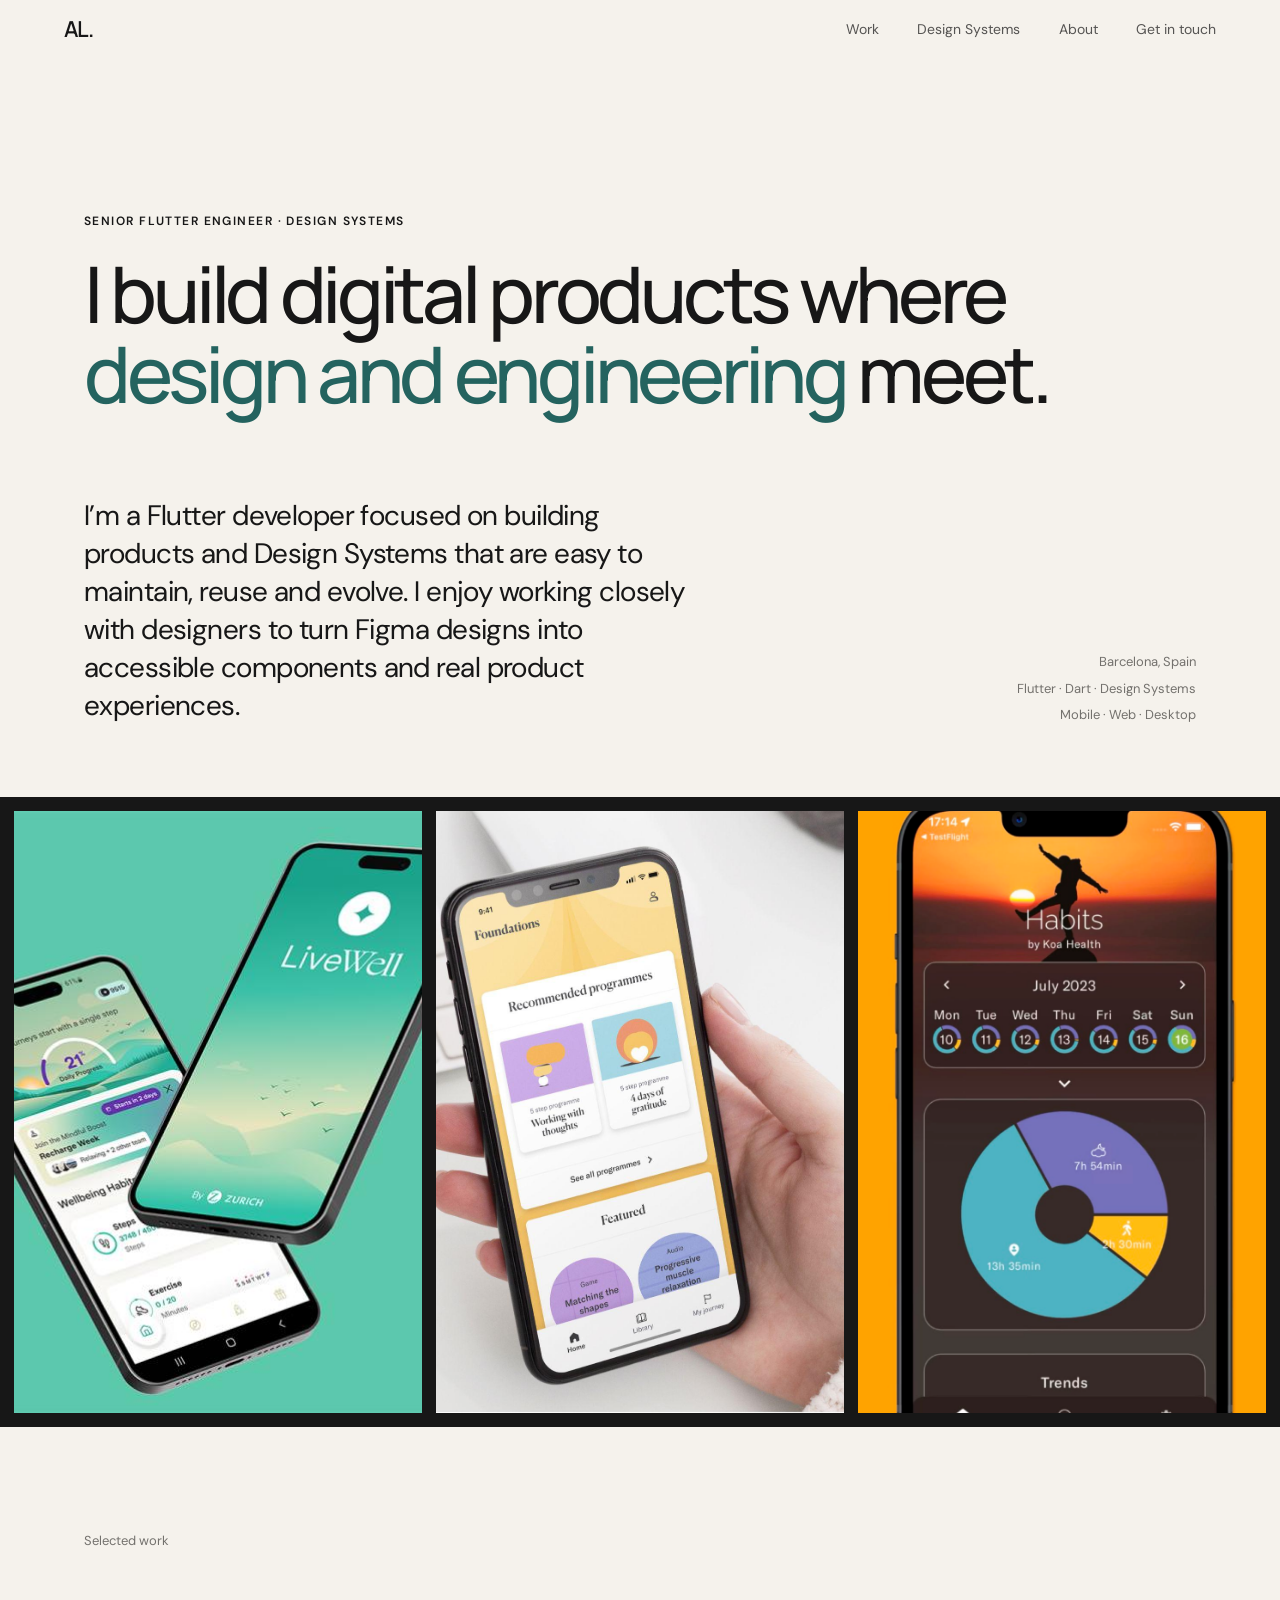
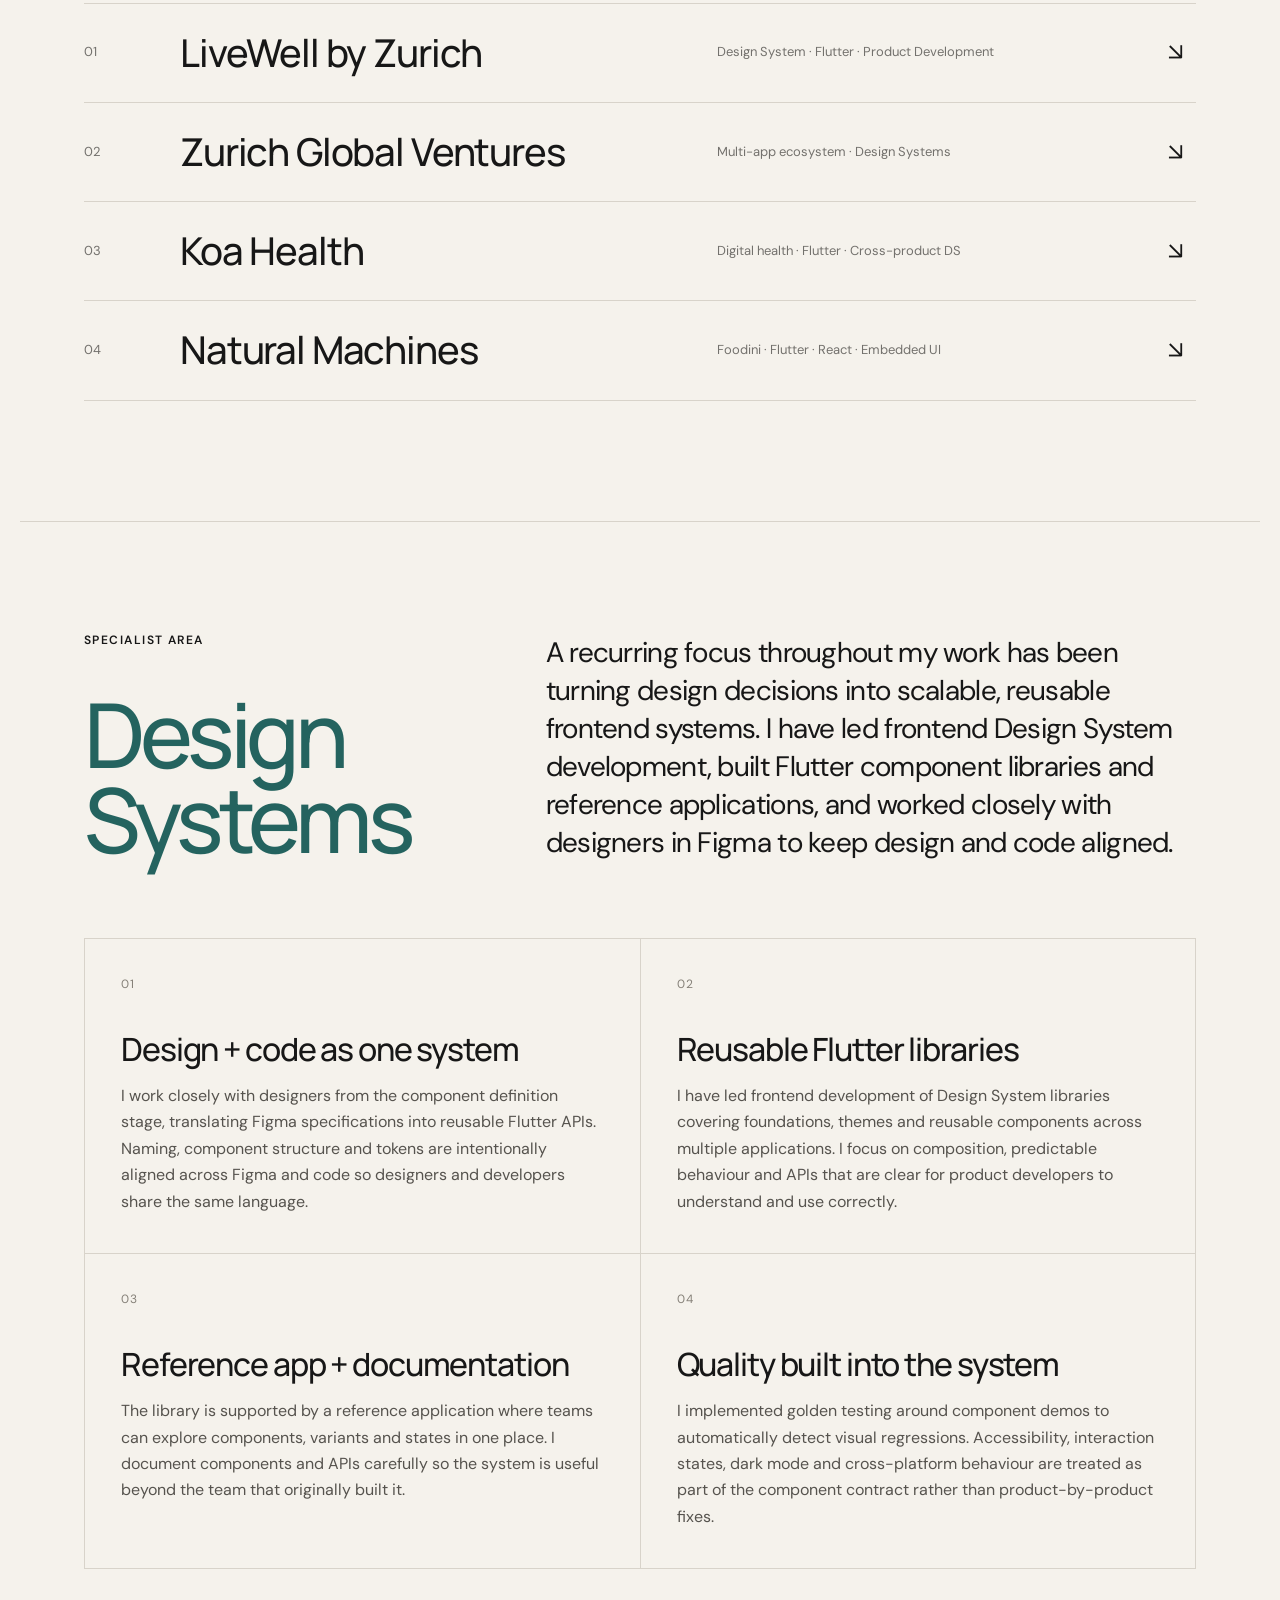
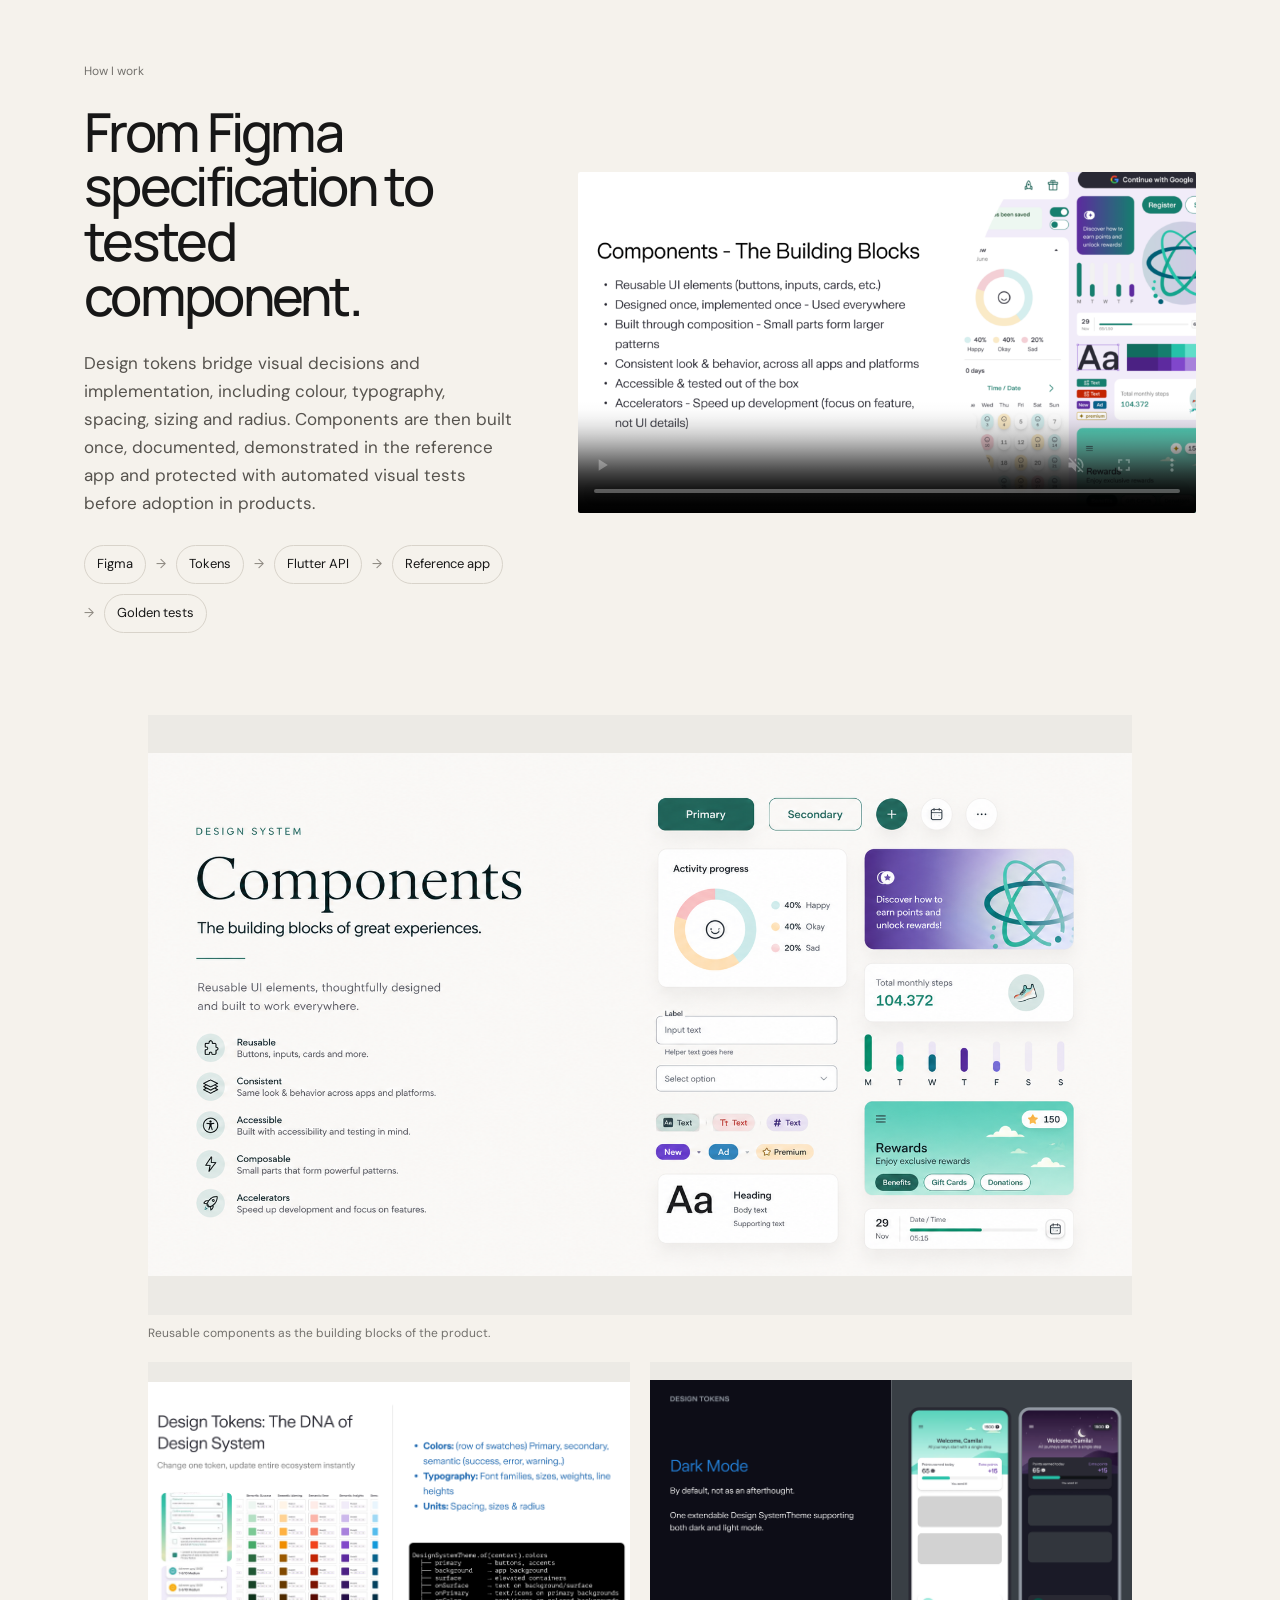
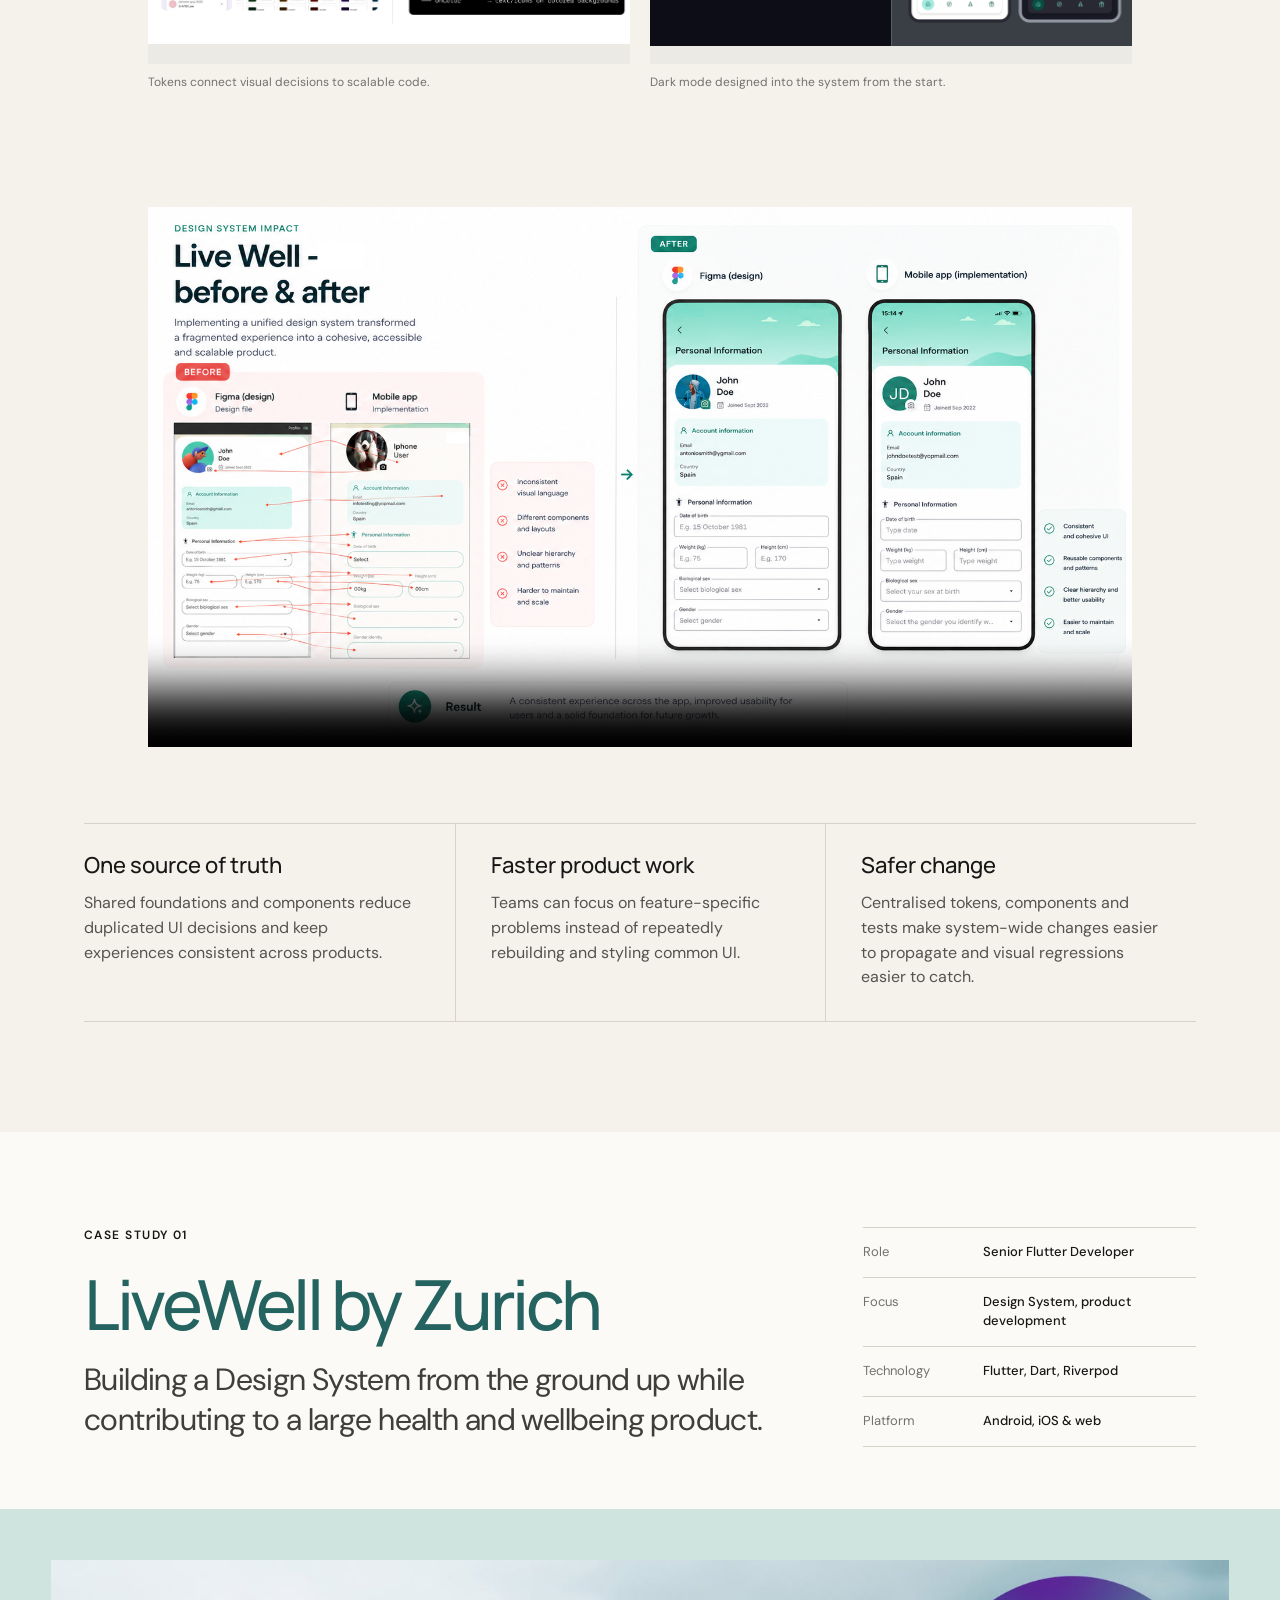
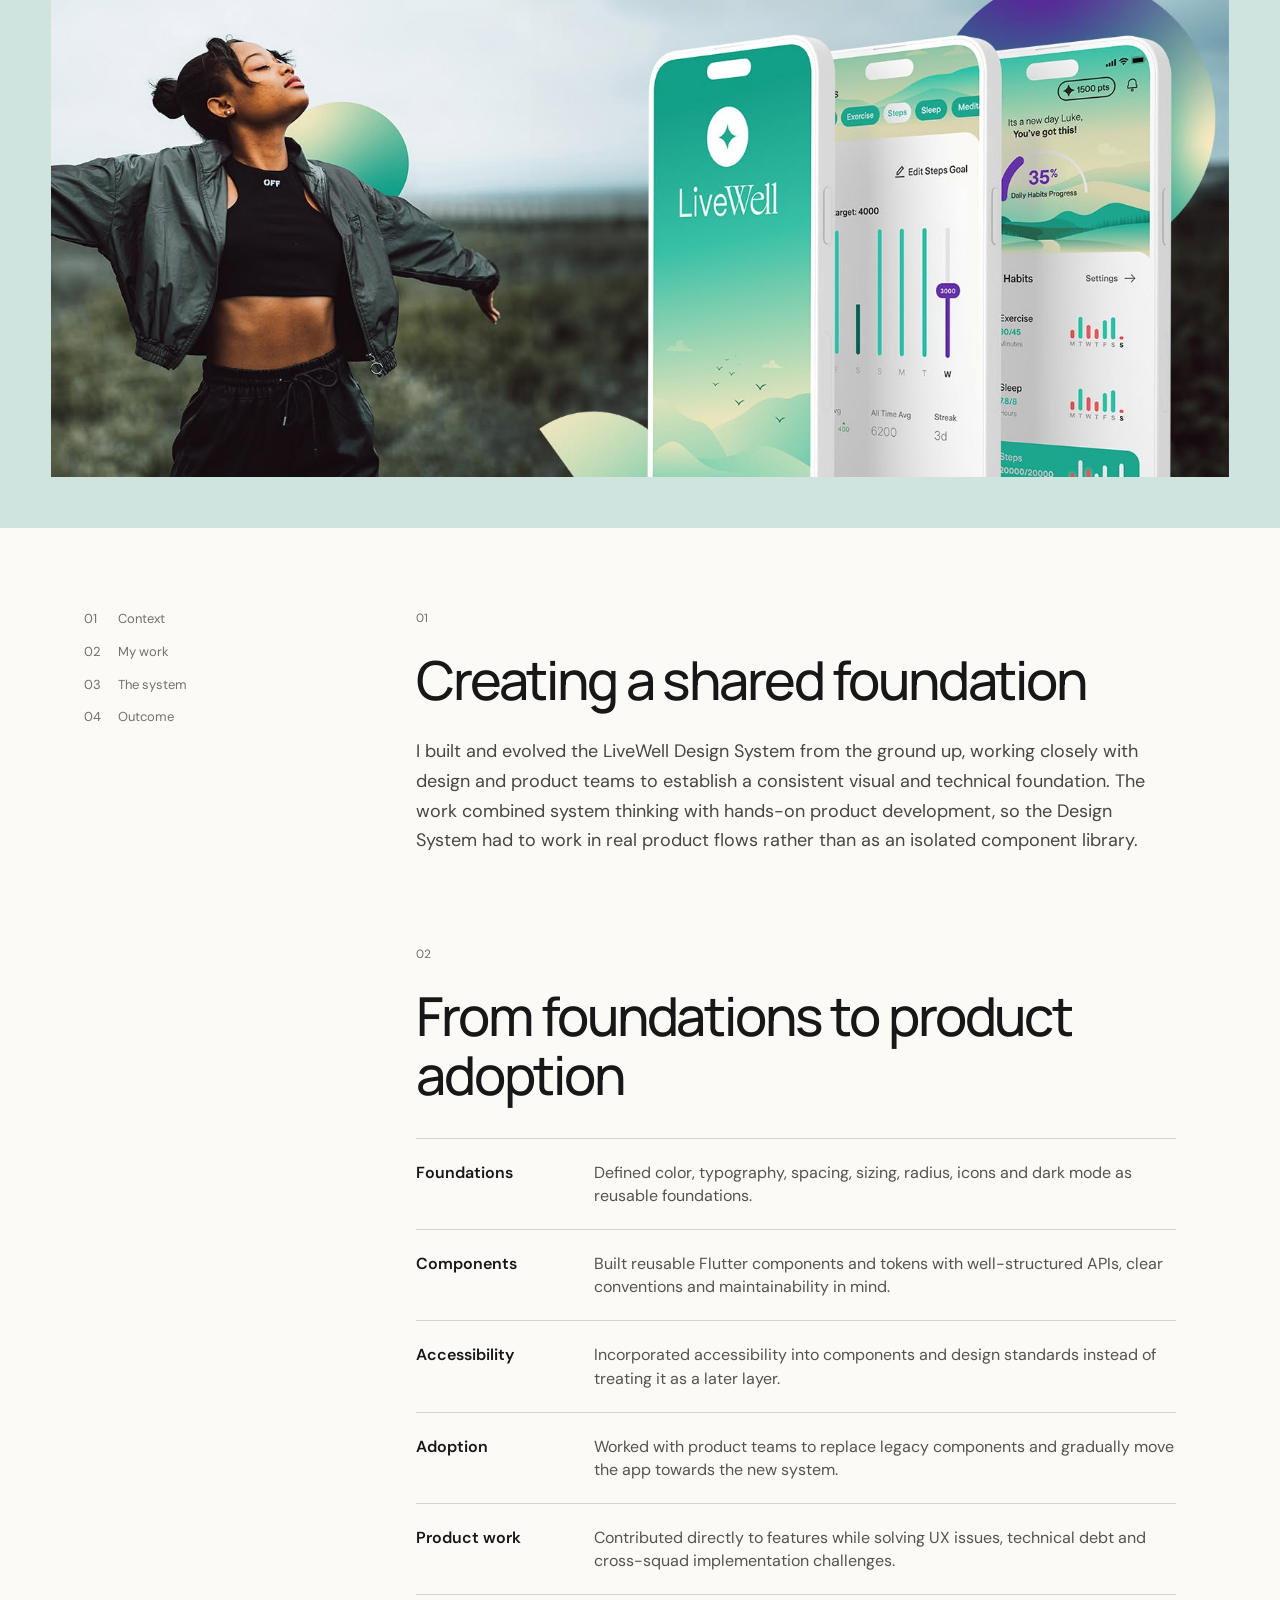
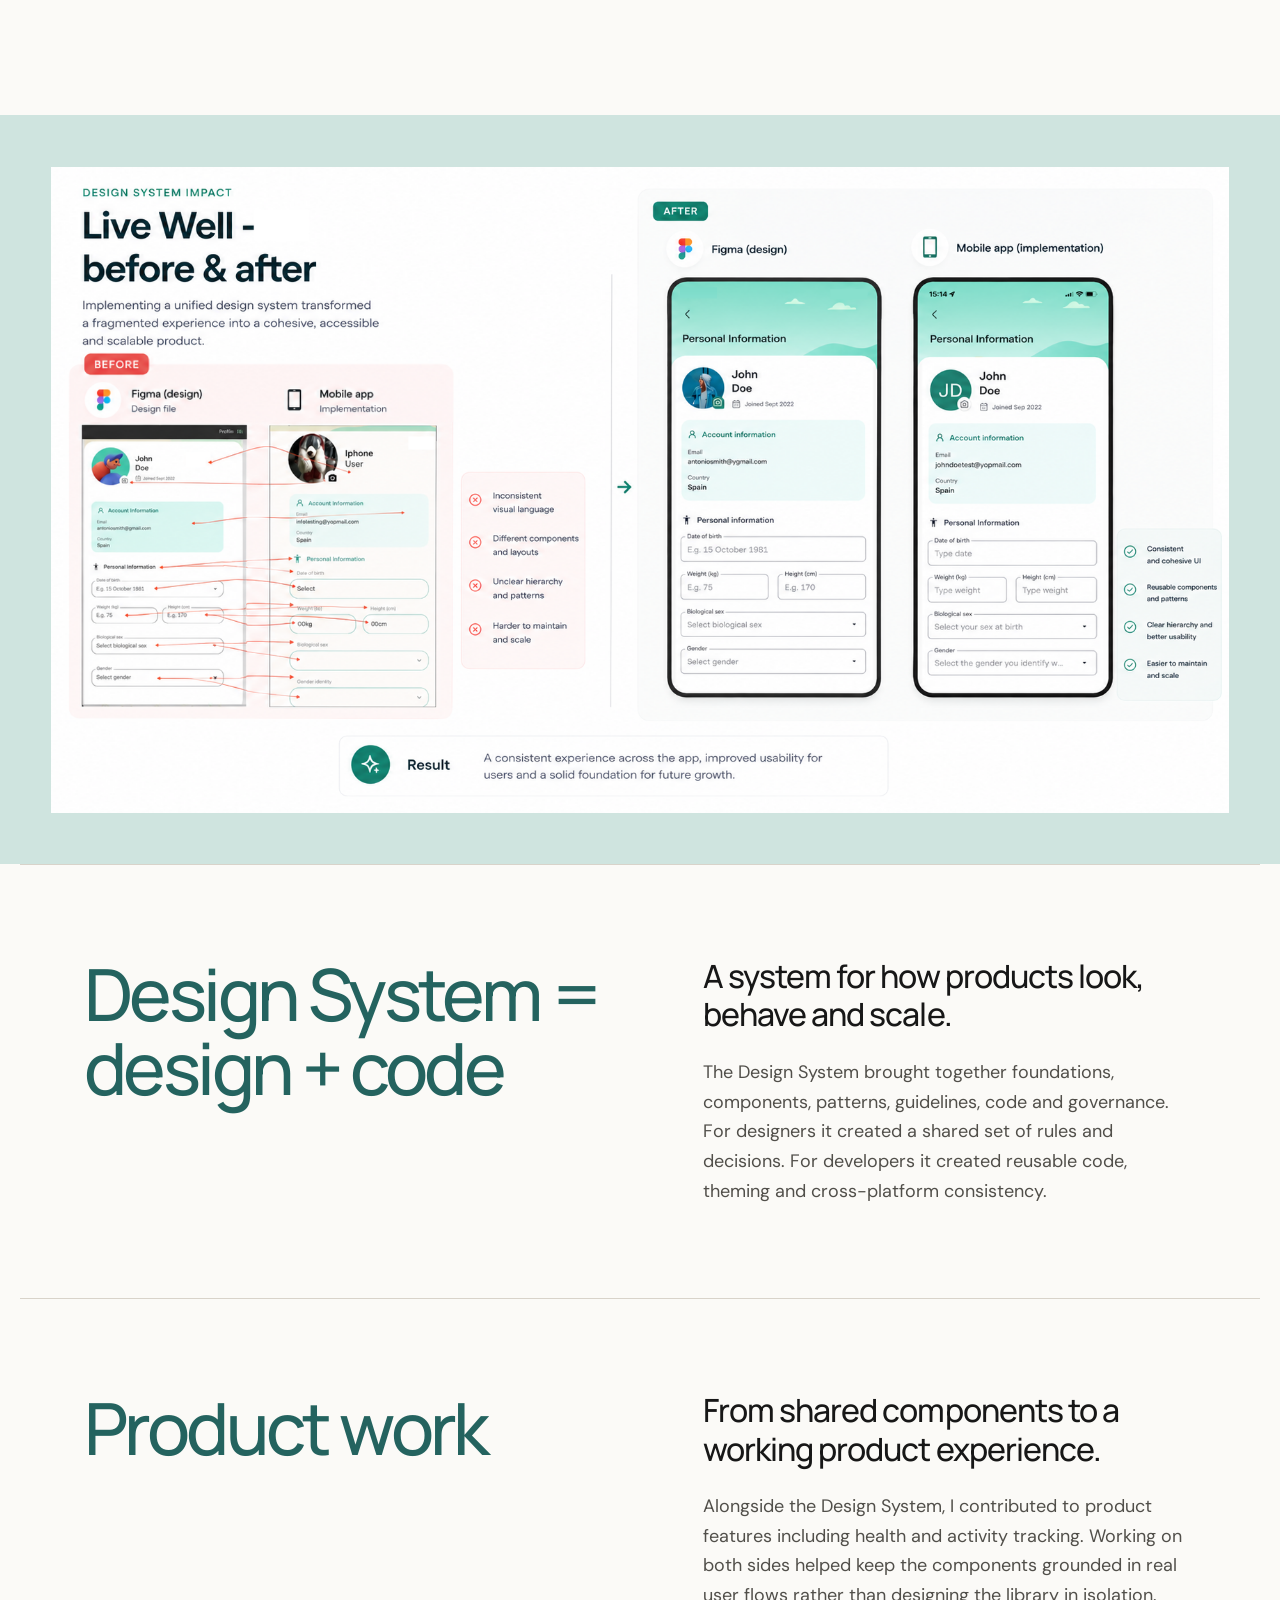
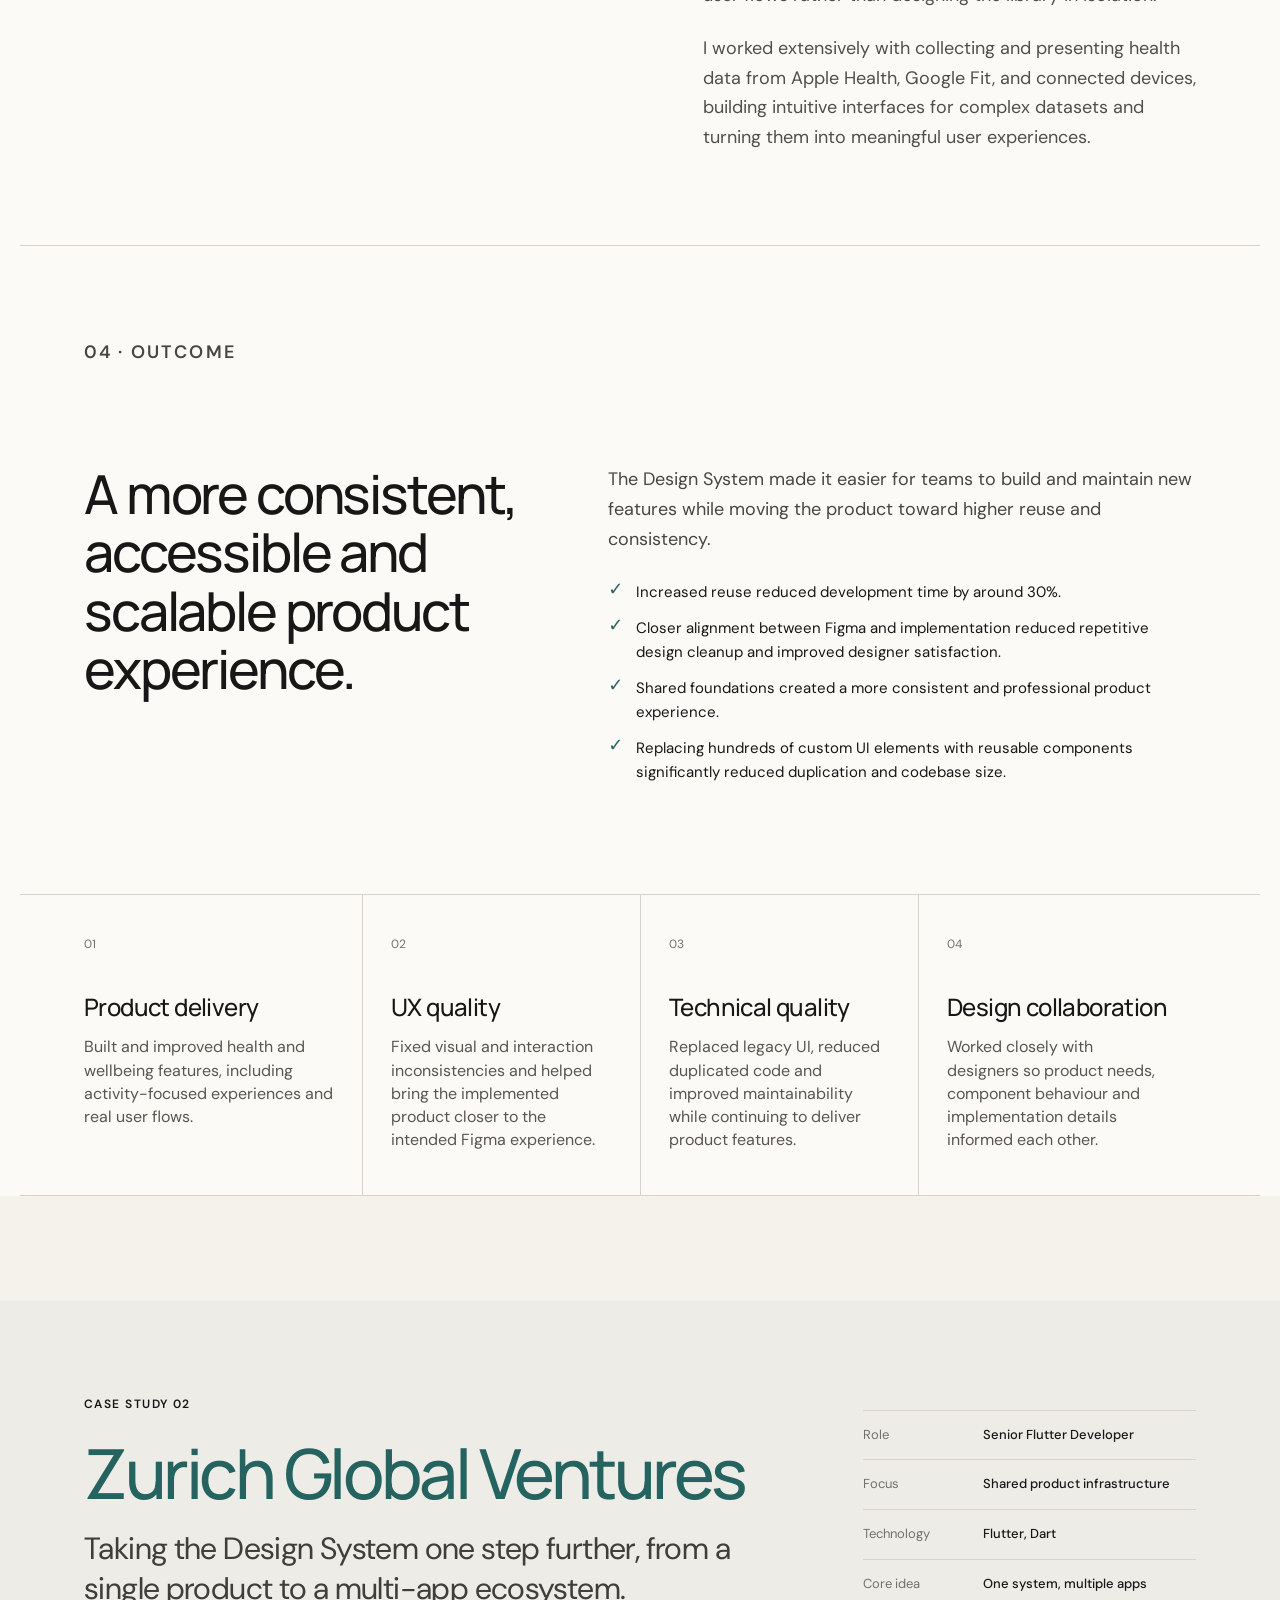
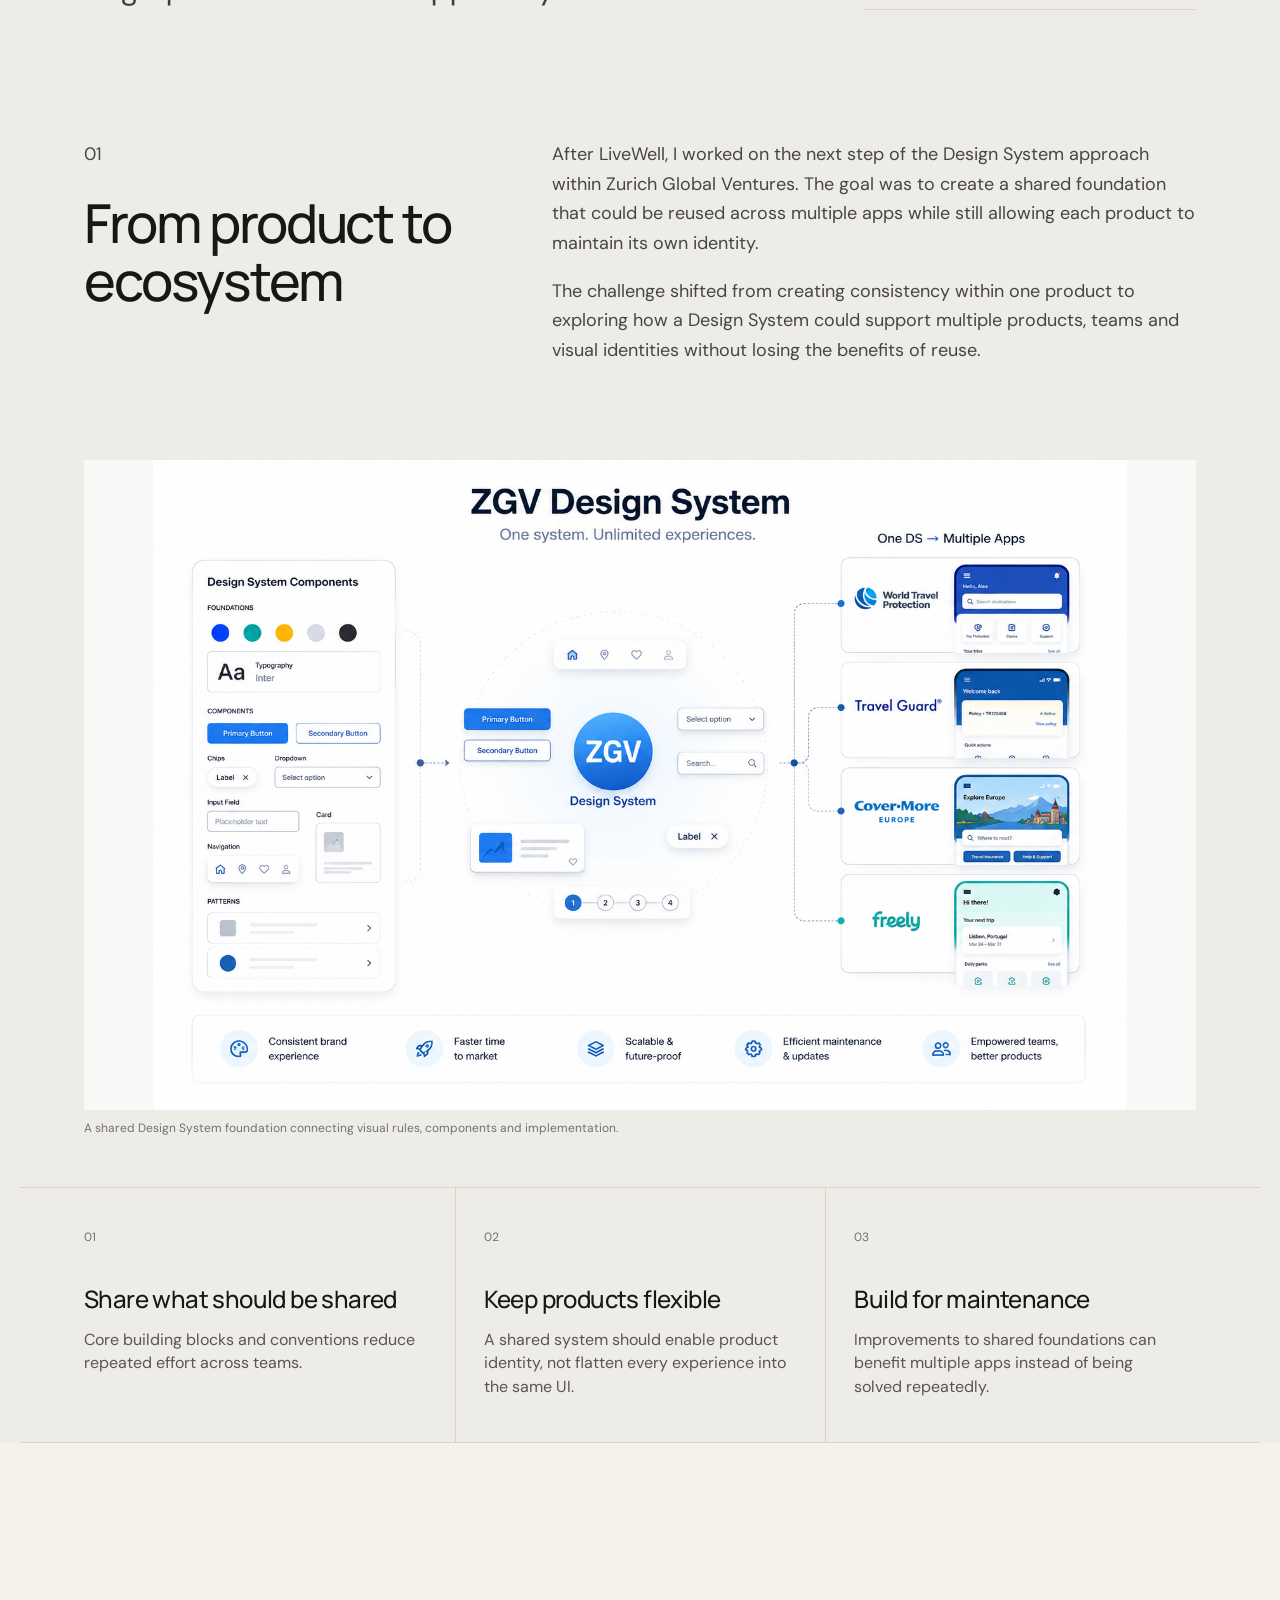
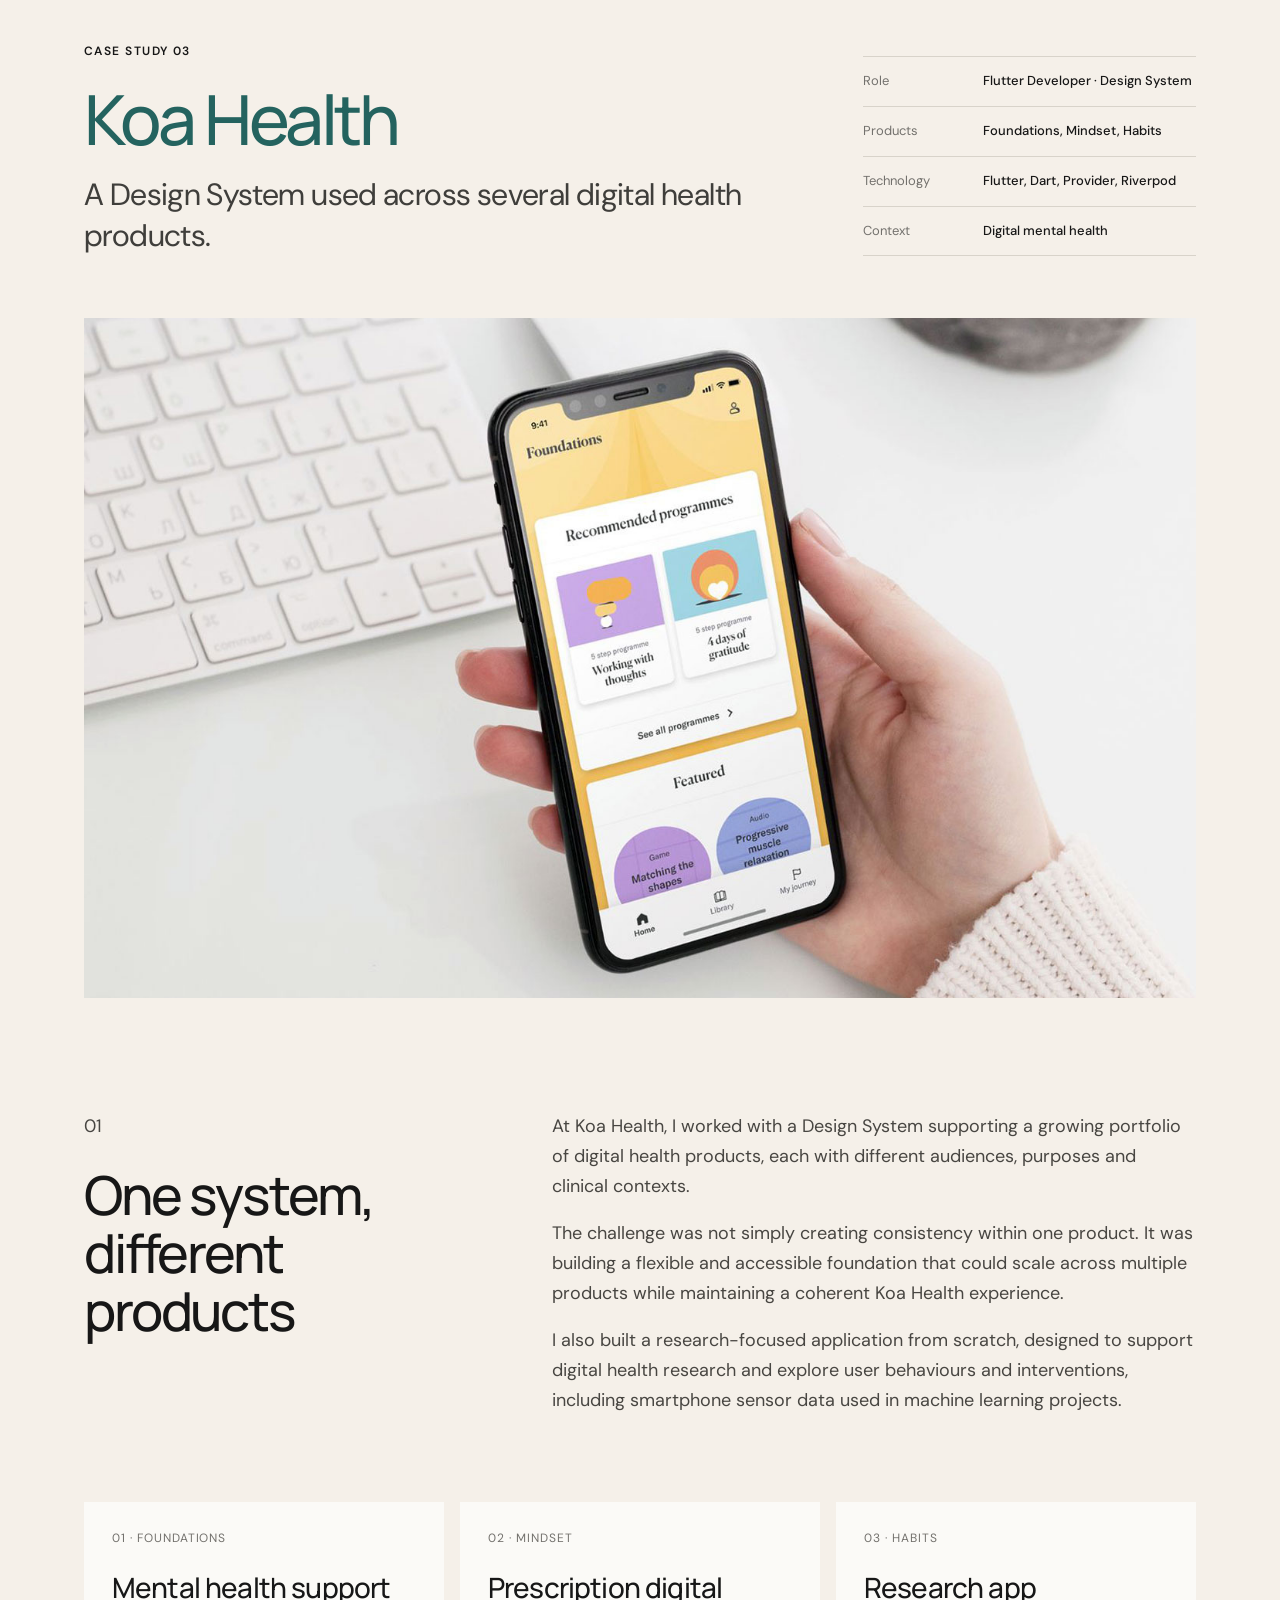
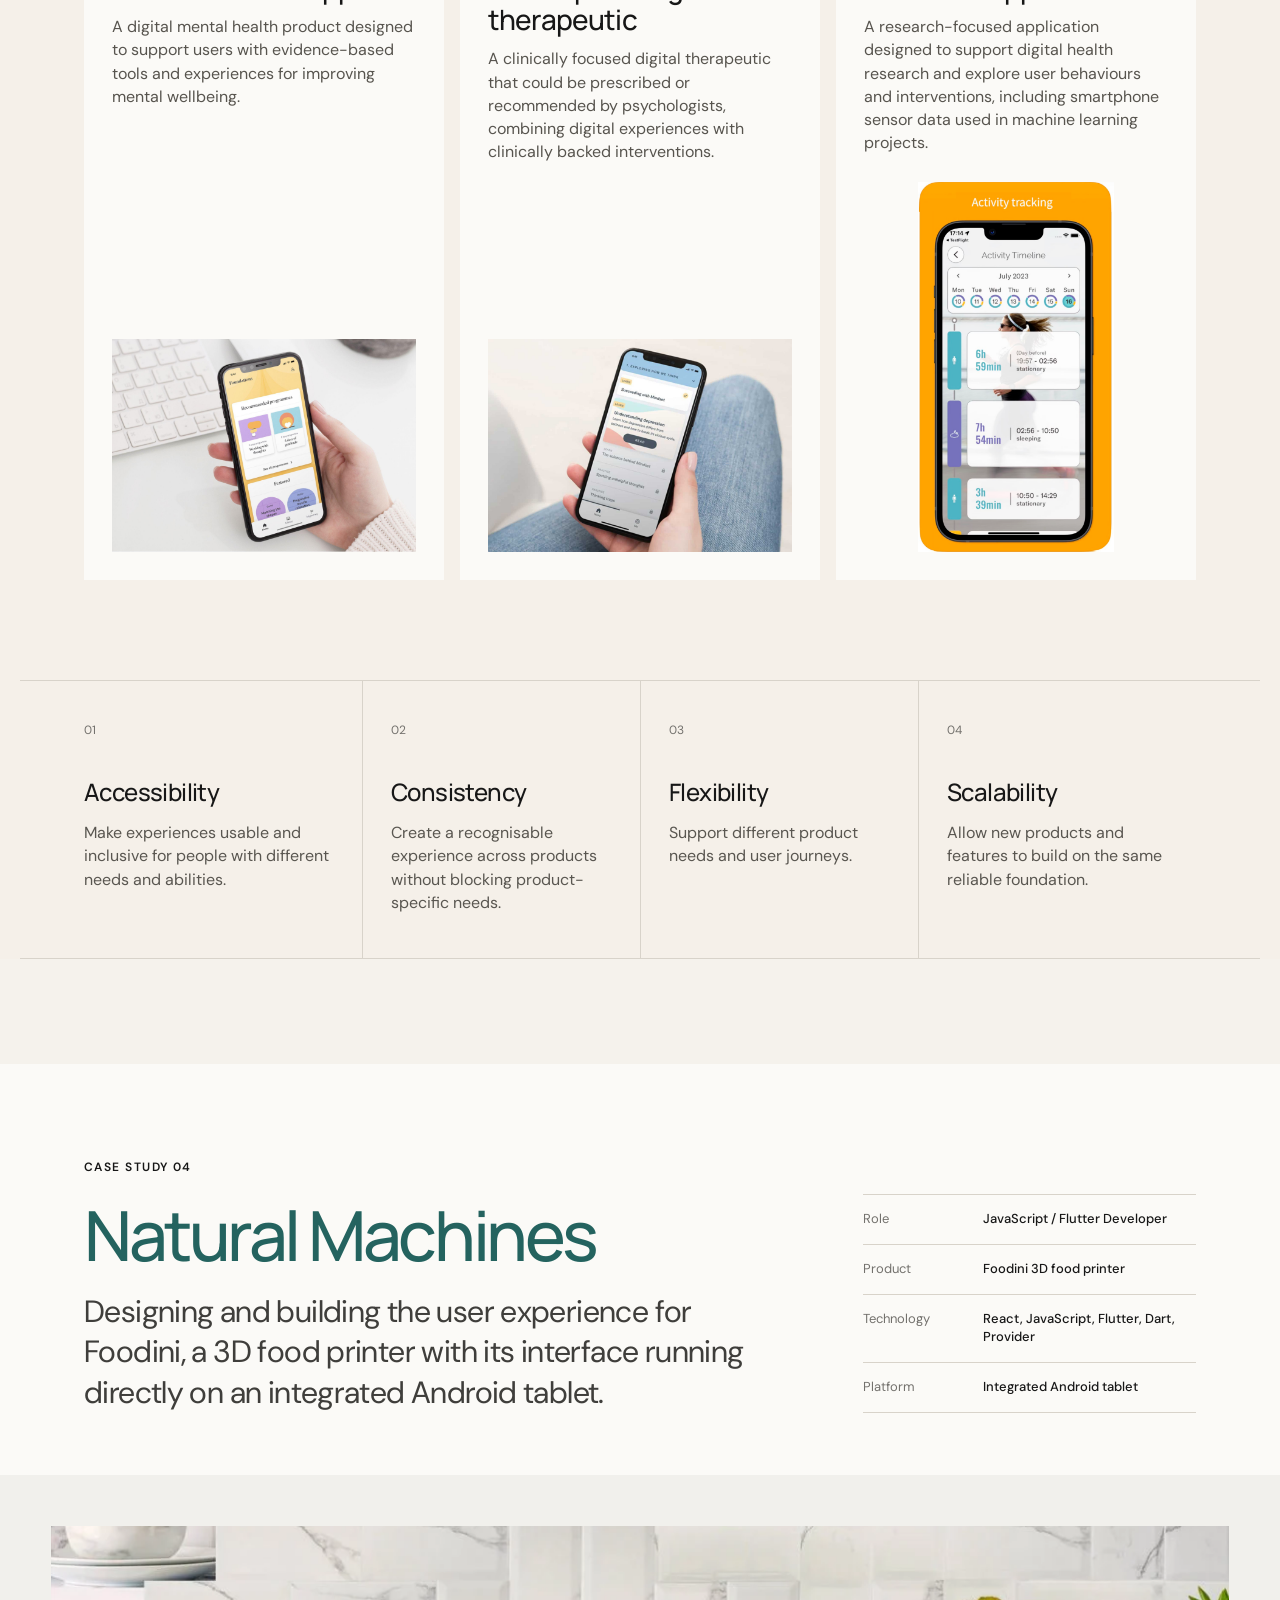
==== index.html @ 37a29406 "update text and images" ====
<!doctype html>
<html lang="en">

<head>
  <meta charset="utf-8" />
  <meta name="viewport" content="width=device-width, initial-scale=1" />
  <link rel="icon" type="image/png" href="assets/favicon.png">
  <meta name="description" content="Ann-Sofi Lantz, Senior Flutter Engineer specialising in Flutter and Design Systems." />
  <title>Ann-Sofi Lantz | Senior Flutter Engineer · Design System</title>
  <link rel="preconnect" href="https://fonts.googleapis.com">
  <link rel="preconnect" href="https://fonts.gstatic.com" crossorigin>
  <link href="https://fonts.googleapis.com/css2?family=DM+Sans:wght@400;500;600&family=Manrope:wght@400;500;600&display=swap"
    rel="stylesheet">
  <link rel="stylesheet" href="styles.css" />
</head>

<body>
  <header class="site-header">
    <a class="brand" href="#top" aria-label="Ann-Sofi Lantz home">AL.</a>
    <nav aria-label="Primary navigation">
      <a href="#work">Work</a>
      <a href="#design-systems">Design Systems</a>
      <a href="#about">About</a>
      <a href="#contact">Get in touch</a>
    </nav>
  </header>

  <main id="top">
    <section class="hero section-shell">
      <p class="eyebrow reveal">Senior Flutter Engineer · Design Systems</p>
      <h1 class="display reveal">I build digital products where <span>design and engineering</span> meet.</h1>
      <div class="hero-bottom reveal">
        <p class="hero-copy">I’m a Flutter developer focused on building products and Design Systems that are easy to
          maintain, reuse and evolve. I enjoy working closely with designers to turn Figma designs into accessible
          components and real product experiences.</p>
        <div class="hero-meta">
          <span>Barcelona, Spain</span>
          <span>Flutter · Dart · Design Systems</span>
          <span>Mobile · Web · Desktop</span>
        </div>
      </div>
    </section>

    <section class="hero-gallery" aria-label="Selected product work">
      <figure class="hero-shot hero-shot-a"><img src="assets/livewell-2.jpeg" alt="LiveWell app shown on two phones" />
      </figure>
      <figure class="hero-shot hero-shot-b"><img src="assets/foundations.jpeg"
          alt="Koa Foundations app in use on a phone" /></figure>
      <figure class="hero-shot hero-shot-c"><img src="assets/habits-1.png" alt="Koa Habits app daily overview" />
      </figure>
    </section>

    <section id="work" class="section-shell work-index">
      <div class="section-kicker">Selected work</div>
      <div class="work-list">
        <a class="work-row" href="#livewell">
          <span class="work-number">01</span>
          <span class="work-name">LiveWell by Zurich</span>
          <span class="work-tags">Design System · Flutter · Product Development</span>
          <span class="work-arrow">↘</span>
        </a>
        <a class="work-row" href="#zgv">
          <span class="work-number">02</span>
          <span class="work-name">Zurich Global Ventures</span>
          <span class="work-tags">Multi-app ecosystem · Design Systems</span>
          <span class="work-arrow">↘</span>
        </a>
        <a class="work-row" href="#koa">
          <span class="work-number">03</span>
          <span class="work-name">Koa Health</span>
          <span class="work-tags">Digital health · Flutter · Cross-product DS</span>
          <span class="work-arrow">↘</span>
        </a>
        <a class="work-row" href="#natural-machines">
          <span class="work-number">04</span>
          <span class="work-name">Natural Machines</span>
          <span class="work-tags">Foodini · Flutter · React · Embedded UI</span>
          <span class="work-arrow">↘</span>
        </a>
      </div>
    </section>


    <section id="design-systems" class="design-systems-feature section-shell">
      <div class="ds-intro">
        <p class="eyebrow">Specialist area</p>
        <h2>Design Systems</h2>
        <p class="ds-lede">A recurring focus throughout my work has been turning design decisions into scalable,
          reusable frontend systems. I have led frontend Design System development, built Flutter component libraries
          and reference applications, and worked closely with designers in Figma to keep design and code aligned.</p>
      </div>

      <div class="ds-pillars">
        <div class="ds-pillar"><span>01</span>
          <h3>Design + code as one system</h3>
          <p>I work closely with designers from the component definition stage, translating Figma specifications into
            reusable Flutter APIs. Naming, component structure and tokens are intentionally aligned across Figma and
            code so designers and developers share the same language.</p>
        </div>
        <div class="ds-pillar"><span>02</span>
          <h3>Reusable Flutter libraries</h3>
          <p>I have led frontend development of Design System libraries covering foundations, themes and reusable
            components across multiple applications. I focus on composition, predictable behaviour and APIs that are
            clear for product developers to understand and use correctly.</p>
        </div>
        <div class="ds-pillar"><span>03</span>
          <h3>Reference app + documentation</h3>
          <p>The library is supported by a reference application where teams can explore components, variants and states
            in one place. I document components and APIs carefully so the system is useful beyond the team that
            originally built it.</p>
        </div>
        <div class="ds-pillar"><span>04</span>
          <h3>Quality built into the system</h3>
          <p>I implemented golden testing around component demos to automatically detect visual regressions.
            Accessibility, interaction states, dark mode and cross-platform behaviour are treated as part of the
            component contract rather than product-by-product fixes.</p>
        </div>
      </div>

      <div class="ds-demo">
        <div class="ds-demo-copy">
          <p class="section-number">How I work</p>
          <h3>From Figma specification to tested component.</h3>
          <p>Design tokens bridge visual decisions and implementation, including colour, typography, spacing, sizing and
            radius. Components are then built once, documented, demonstrated in the reference app and protected with
            automated visual tests before adoption in products.</p>
          <div class="ds-flow" aria-label="Design System workflow">
            <span>Figma</span><b>→</b><span>Tokens</span><b>→</b><span>Flutter API</span><b>→</b><span>Reference
              app</span><b>→</b><span>Golden tests</span></div>
        </div>
        <div class="ds-demo-media">
          <video autoplay muted loop playsinline controls poster="assets/livewell-components.png">
            <source src="assets/ds-demo-2x.mp4" type="video/mp4" />
          </video>
        </div>
      </div>

      <section class="image-grid section-shell compact-top">
        <figure class="wide"><img src="assets/livewell-components-1.png"
            alt="LiveWell design system component overview" />
          <figcaption>Reusable components as the building blocks of the product.</figcaption>
        </figure>
        <figure><img src="assets/livewell-tokens.png" alt="LiveWell design tokens presentation" />
          <figcaption>Tokens connect visual decisions to scalable code.</figcaption>
        </figure>
        <figure><img src="assets/livewell-dark-mode.png" alt="Light and dark mode screens side by side" />
          <figcaption>Dark mode designed into the system from the start.</figcaption>
        </figure>
      </section>

      <section class="livewell-ds-video section-shell" aria-label="LiveWell Design System demo">

        <video autoplay muted loop playsinline controls poster="assets/livewell-before-after.png">
          <source src="assets/livewell-ds.mp4" type="video/mp4" />
          <source src="assets/livewell-ds.mov" type="video/quicktime" />
        </video>
      </section>

      <div class="ds-outcomes">
        <div><strong>One source of truth</strong>
          <p>Shared foundations and components reduce duplicated UI decisions and keep experiences consistent across
            products.</p>
        </div>
        <div><strong>Faster product work</strong>
          <p>Teams can focus on feature-specific problems instead of repeatedly rebuilding and styling common UI.</p>
        </div>
        <div><strong>Safer change</strong>
          <p>Centralised tokens, components and tests make system-wide changes easier to propagate and visual
            regressions easier to catch.</p>
        </div>
      </div>
    </section>

    <article id="livewell" class="case-study">
      <section class="case-hero section-shell">
        <div class="case-title-wrap">
          <p class="eyebrow">Case study 01</p>
          <h2>LiveWell by Zurich</h2>
          <p class="case-lede">Building a Design System from the ground up while contributing to a large health and
            wellbeing product.</p>
        </div>
        <div class="case-facts">
          <div><span>Role</span><strong>Senior Flutter Developer</strong></div>
          <div><span>Focus</span><strong>Design System, product development</strong></div>
          <div><span>Technology</span><strong>Flutter, Dart, Riverpod</strong></div>
          <div><span>Platform</span><strong>Android, iOS & web</strong></div>
        </div>
      </section>

      <section class="full-bleed media-panel blue-panel"><img src="assets/livewell.jpg"
          alt="LiveWell visual identity shown across two phone mockups" /></section>

      <section class="case-grid section-shell">
        <aside class="case-nav" aria-label="LiveWell case study sections">
          <a href="#livewell-context"><span>01</span> Context</a>
          <a href="#livewell-role"><span>02</span> My work</a>
          <a href="#livewell-system"><span>03</span> The system</a>
          <a href="#livewell-outcome"><span>04</span> Outcome</a>
        </aside>
        <div class="case-content">
          <section id="livewell-context" class="case-section">
            <span class="section-number">01</span>
            <h3>Creating a shared foundation</h3>
            <p>I built and evolved the LiveWell Design System from the ground up, working closely with design and
              product teams to establish a consistent visual and technical foundation. The work combined system thinking
              with hands-on product development, so the Design System had to work in real product flows rather than as
              an isolated component library.</p>
          </section>

          <section id="livewell-role" class="case-section">
            <span class="section-number">02</span>
            <h3>From foundations to product adoption</h3>
            <div class="feature-list">
              <div><span>Foundations</span>
                <p>Defined color, typography, spacing, sizing, radius, icons and dark mode as reusable foundations.</p>
              </div>
              <div><span>Components</span>
                <p>Built reusable Flutter components and tokens with well-structured APIs, clear conventions and
                  maintainability in mind.</p>
              </div>
              <div><span>Accessibility</span>
                <p>Incorporated accessibility into components and design standards instead of treating it as a later
                  layer.</p>
              </div>
              <div><span>Adoption</span>
                <p>Worked with product teams to replace legacy components and gradually move the app towards the new
                  system.</p>
              </div>
              <div><span>Product work</span>
                <p>Contributed directly to features while solving UX issues, technical debt and cross-squad
                  implementation challenges.</p>
              </div>
            </div>
          </section>
        </div>
      </section>

      <section class="full-bleed media-panel blue-panel"><img src="assets/livewell-before-after.png"
          alt="LiveWell app screens showing the product before and after the Design System work" /></section>


      <section id="livewell-system" class="editorial-break section-shell">
        <div class="big-quote">Design System = design + code</div>
        <div class="two-col-copy">
          <h3>A system for how products look, behave and scale.</h3>
          <p>The Design System brought together foundations, components, patterns, guidelines, code and governance. For
            designers it created a shared set of rules and decisions. For developers it created reusable code, theming
            and cross-platform consistency.</p>
        </div>
      </section>

      <section id="livewell-product-work" class="editorial-break section-shell">
        <div class="big-quote">Product work</div>
        <div class="two-col-copy">
          <h3>From shared components to a working product experience.</h3>
          <p>Alongside the Design System, I contributed to product features including health and activity tracking.
            Working on both sides helped keep the components grounded in real user flows rather than designing the
            library in isolation.

          </p>
<br>
          <p>I worked extensively with collecting and presenting health data from Apple Health, Google Fit, and
            connected devices, building intuitive interfaces for complex datasets and turning them into meaningful user
            experiences.
          </p>
        </div>
      </section>




      <section id="livewell-outcome" class="editorial-break section-shell case-outcome section-shell">
        <p class="eyebrow">04 · Outcome</p>
        <h3>A more consistent, accessible and scalable product experience.</h3>
        <div class="outcome-copy">
          <p>The Design System made it easier for teams to build and maintain new features while moving the product
            toward higher reuse and consistency.</p>
          <ul class="outcome-list">
            <li>Increased reuse reduced development time by around 30%.</li>
            <li>Closer alignment between Figma and implementation reduced repetitive design cleanup and improved
              designer satisfaction.</li>
            <li>Shared foundations created a more consistent and professional product experience.</li>
            <li>Replacing hundreds of custom UI elements with reusable components significantly reduced duplication and
              codebase size.</li>
          </ul>
        </div>
      </section>

      <section class="principles section-shell four-principles livewell-principles" aria-label="LiveWell product work">
        <div class="principle"><span>01</span>
          <h4>Product delivery</h4>
          <p>Built and improved health and wellbeing features, including activity-focused experiences and real user
            flows.</p>
        </div>
        <div class="principle"><span>02</span>
          <h4>UX quality</h4>
          <p>Fixed visual and interaction inconsistencies and helped bring the implemented product closer to the
            intended Figma experience.</p>
        </div>
        <div class="principle"><span>03</span>
          <h4>Technical quality</h4>
          <p>Replaced legacy UI, reduced duplicated code and improved maintainability while continuing to deliver
            product features.</p>
        </div>
        <div class="principle"><span>04</span>
          <h4>Design collaboration</h4>
          <p>Worked closely with designers so product needs, component behaviour and implementation details informed
            each other.</p>
        </div>
      </section>
    </article>


    <article id="zgv" class="case-study muted-case">
      <section class="case-hero section-shell">
        <div class="case-title-wrap">
          <p class="eyebrow">Case study 02</p>
          <h2>Zurich Global Ventures</h2>
          <p class="case-lede">Taking the Design System one step further, from a single product to a multi-app
            ecosystem.</p>
        </div>
        <div class="case-facts">
          <div><span>Role</span><strong>Senior Flutter Developer</strong></div>
          <div><span>Focus</span><strong>Shared product infrastructure</strong></div>
          <div><span>Technology</span><strong>Flutter, Dart</strong></div>
          <div><span>Core idea</span><strong>One system, multiple apps</strong></div>
        </div>
      </section>


      <section class="split-story section-shell">
        <div>
          <p class="section-number">01</p>
          <h3>From product to ecosystem</h3>
        </div>
        <div>
          <p>After LiveWell, I worked on the next step of the Design System approach within Zurich Global Ventures. The
            goal was to create a shared foundation that could be reused across multiple apps while still allowing each
            product to maintain its own identity.</p>
          <p>The challenge shifted from creating consistency within one product to exploring how a Design System could
            support multiple products, teams and visual identities without losing the benefits of reuse.</p>
        </div>
      </section>

      <section class="zgv-ds-visual section-shell">
        <figure>
          <img src="assets/zgv-ds.png" alt="ZGV Design System component library and visual foundations" />
          <figcaption>A shared Design System foundation connecting visual rules, components and implementation.
          </figcaption>
        </figure>
      </section>


      <section class="principles section-shell">
        <div class="principle"><span>01</span>
          <h4>Share what should be shared</h4>
          <p>Core building blocks and conventions reduce repeated effort across teams.</p>
        </div>
        <div class="principle"><span>02</span>
          <h4>Keep products flexible</h4>
          <p>A shared system should enable product identity, not flatten every experience into the same UI.</p>
        </div>
        <div class="principle"><span>03</span>
          <h4>Build for maintenance</h4>
          <p>Improvements to shared foundations can benefit multiple apps instead of being solved repeatedly.</p>
        </div>
      </section>
    </article>

    <article id="koa" class="case-study koa-case">
      <section class="case-hero section-shell">
        <div class="case-title-wrap">
          <p class="eyebrow">Case study 03</p>
          <h2>Koa Health</h2>
          <p class="case-lede">A Design System used across several digital health products.</p>
        </div>
        <div class="case-facts">
          <div><span>Role</span><strong>Flutter Developer · Design System</strong></div>
          <div><span>Products</span><strong>Foundations, Mindset, Habits</strong></div>
          <div><span>Technology</span><strong>Flutter, Dart, Provider, Riverpod</strong></div>
          <div><span>Context</span><strong>Digital mental health</strong></div>
        </div>
      </section>

      <section class="koa-collage koa-collage-single section-shell">
        <figure class="koa-main"><img src="assets/koa.jpg" alt="Koa Foundations app shown on a phone" /></figure>

      </section>

      <section class="split-story section-shell">
        <div>
          <p class="section-number">01</p>
          <h3>One system, different products</h3>
        </div>
        <div>
          <p>At Koa Health, I worked with a Design System supporting a growing portfolio of digital health products,
            each with different audiences, purposes and clinical contexts.</p>
          <p>The challenge was not simply creating consistency within one product. It was building a flexible and
            accessible foundation that could scale across multiple products while maintaining a coherent Koa Health
            experience. </p>
          <p>I also built a research-focused application from scratch, designed to support digital health research and
            explore user behaviours and interventions, including smartphone sensor data used in machine learning
            projects.</p>
        </div>
      </section>

      <section class="product-cards section-shell">
        <article>
          <span>01 · Foundations</span>
          <h4>Mental health support</h4>
          <p>A digital mental health product designed to support users with evidence-based tools and experiences for
            improving mental wellbeing.</p>
          <img src="assets/foundations.jpeg" alt="Koa Foundations recommended programmes screen" />
        </article>
        <article>
          <span>02 · Mindset</span>
          <h4>Prescription digital therapeutic</h4>
          <p>A clinically focused digital therapeutic that could be prescribed or recommended by psychologists,
            combining digital experiences with clinically backed interventions.</p>
          <img src="assets/mindset.jpg" alt="Koa Mindset thought triggers screen" />
        </article>
        <article>
          <span>03 · Habits</span>
          <h4>Research app</h4>
          <p>A research-focused application designed to support digital health research and explore user behaviours and
            interventions, including smartphone sensor data used in machine learning projects.</p>
          <div class="habits-carousel" aria-label="Koa Habits app screens">
            <img class="active" src="assets/habits-carousel-1.png" alt="Koa Habits daily overview" />
            <img src="assets/habits-carousel-2.png" alt="Koa Habits activity tracking" />
            <img src="assets/habits-carousel-3.png" alt="Koa Habits sleep trends" />
          </div>
        </article>
      </section>

      <section class="principles section-shell four-principles koa-principles">
        <div class="principle"><span>01</span>
          <h4>Accessibility</h4>
          <p>Make experiences usable and inclusive for people with different needs and abilities.</p>
        </div>
        <div class="principle"><span>02</span>
          <h4>Consistency</h4>
          <p>Create a recognisable experience across products without blocking product-specific needs.</p>
        </div>
        <div class="principle"><span>03</span>
          <h4>Flexibility</h4>
          <p>Support different product needs and user journeys.</p>
        </div>
        <div class="principle"><span>04</span>
          <h4>Scalability</h4>
          <p>Allow new products and features to build on the same reliable foundation.</p>
        </div>
      </section>

    </article>


    <article id="natural-machines" class="case-study natural-machines-case">
      <section class="case-hero section-shell">
        <div class="case-title-wrap">
          <p class="eyebrow">Case study 04</p>
          <h2>Natural Machines</h2>
          <p class="case-lede">Designing and building the user experience for Foodini, a 3D food printer with its
            interface running directly on an integrated Android tablet.</p>
        </div>
        <div class="case-facts">
          <div><span>Role</span><strong>JavaScript / Flutter Developer</strong></div>
          <div><span>Product</span><strong>Foodini 3D food printer</strong></div>
          <div><span>Technology</span><strong>React, JavaScript, Flutter, Dart, Provider</strong></div>
          <div><span>Platform</span><strong>Integrated Android tablet</strong></div>
        </div>
      </section>

      <section class="full-bleed media-panel foodini-panel"><img src="assets/foodini-kitchen.webp"
          alt="Foodini 3D food printer in a kitchen environment" /></section>

      <section class="split-story section-shell">
        <div>
          <p class="section-number">01</p>
          <h3>A very different kind of product interface</h3>
        </div>
        <div>
          <p>Foodini is a 3D food printer, which meant designing for an experience very different from a conventional
            mobile or desktop application. The interface had to make an unfamiliar physical process feel understandable
            and approachable on the machine's integrated touchscreen.</p>
          <p>I worked initially with React and JavaScript, then helped build the next generation UI in Flutter as the
            product moved to a new cross-platform codebase.</p>
        </div>
      </section>
      <section class="image-grid section-shell foodini-grid">
        <figure><img src="assets/foodini-machine.jpg" alt="Foodini printer with integrated touchscreen" />
          <figcaption>The UI runs directly on Foodini's integrated Android tablet.</figcaption>
        </figure>
        <figure><img src="assets/foodini-ui-1.png" alt="Foodini fillings interface on the integrated tablet" />
          <figcaption>Foodini UI designed for the integrated Android tablet.</figcaption>
        </figure>
        <!--<figure><img src="assets/foodini-ui-2.png" alt="Foodini icing detail interface on the integrated tablet" /><figcaption>Touch-first controls for configuring ingredients and printer settings.</figcaption></figure>-->
      </section>

      <section class="principles section-shell">
        <div class="principle"><span>01</span>
          <h4>Physical + digital</h4>
          <p>The UI was part of a real appliance, connecting software interactions with a physical printing process.</p>
        </div>
        <div class="principle"><span>02</span>
          <h4>Make the unfamiliar clear</h4>
          <p>The experience needed to guide users through a new way of preparing food without making the technology feel
            complicated.</p>
        </div>
        <div class="principle"><span>03</span>
          <h4>React to Flutter</h4>
          <p>The product gave me early hands-on experience moving an existing interface from React and JavaScript to
            Flutter.</p>
        </div>
      </section>
    </article>

    <section id="about" class="about section-shell">
      <div class="about-heading">
        <p class="eyebrow">About</p>
        <h2>Flutter developer with a strong Design Systems focus.</h2>
      </div>
      <div class="about-copy">
        <p>Flutter has been my main technology for the past six years. My specialty sits at the intersection of design
          and engineering, translating design decisions into maintainable code through reusable component APIs, clear
          documentation and close collaboration with designers.</p>
        <p>I care deeply about maintainability and quality. My experience includes application architecture, Riverpod,
          CI workflows, automated testing including golden tests, release processes and hands-on product development
          across mobile and web applications.</p>
        <p>I am based in Barcelona and experienced in remote, distributed and async-friendly environments.</p>
      </div>
    </section>

    <section class="experience section-shell">
      <p class="eyebrow">Experience snapshot</p>
      <div class="experience-row"><span>2023 - Present</span><strong>Senior Flutter Developer</strong><em>LiveWell by
          Zurich</em></div>
      <div class="experience-row"><span>2020 - 2023</span><strong>Flutter Developer</strong><em>Koa Health</em></div>
      <div class="experience-row"><span>2020</span><strong>Flutter Developer</strong><em>Telefonica Alpha</em></div>
      <div class="experience-row"><span>2019 - 2020</span><strong>JavaScript / Flutter Developer</strong><em>Natural
          Machines</em></div>
      <div class="experience-row"><span>Earlier</span><strong>Full-stack development, founder, design</strong><em>Spain
          and Sweden</em></div>
    </section>



    <section class="earlier-work section-shell">
      <div class="earlier-work-heading">
        <p class="eyebrow">Earlier work &amp; foundations</p>
        <h2>More project visuals</h2>
        <p>A small selection from earlier work that shaped my mix of engineering, design and product thinking.</p>
      </div>
      <div class="earlier-work-grid">
        <article class="earlier-card">
          <img src="assets/givensa-cup.jpg" alt="Givensa design work and press materials" />
          <div><span>Founder · Givensa.com</span>
            <h3>E-commerce, design &amp; content</h3>
            <p>Founded and built an e-commerce business, covering HTML/CSS web and graphic design, print and advertising
              assets, SEO-friendly content, blog production and social media.</p>
          </div>
        </article>
        <article class="earlier-card compact-card">
          <img src="assets/givensa-elle-current.png" alt="ELLE Decor feature showing Givensa" />
          <div><span>Press feature</span>
            <h3>ELLE Decor</h3>
            <p>Givensa was featured by ELLE Decor as one of its recommended online design shops.</p>
          </div>
        </article>
        <article class="earlier-card ironhack-card">
          <img src="assets/ironhack.jpg" alt="Ironhack Barcelona campus" />
          <div><span>Ironhack · Barcelona</span>
            <h3>Web Development Bootcamp</h3>
            <p>Intensive hands-on training that strengthened my modern web development foundations before moving deeper
              into product engineering.</p>
          </div>
        </article>
      </div>
    </section>

    <section id="recommendations" class="recommendations section-shell">
      <div class="recommendations-heading">
        <p class="eyebrow">Recommendations</p>
        <h2>What colleagues say:</h2>
      </div>
      <div class="recommendation-card">
        <div class="quote-mark">“</div>
        <blockquote>She combines deep Flutter knowledge with a mindset for team efficiency. She is also very easy to
          communicate with and can integrate smoothly in any group of people.</br></br>
        </blockquote>


        <div class="quote-mark">“</div>
        <blockquote>Her work has significantly reduced build time for the team while improving consistency and
          reliability across the product.</br></br></blockquote>


        <div class="quote-mark">“</div>
        <blockquote>Her ability to communicate and explain complex problems (and their solutions) demonstrates her
          intelligence and expertise.</br></br></blockquote>

        <a class="recommendation-link" href="https://www.linkedin.com/in/ann-sofi-lantz/details/recommendations/"
          target="_blank" rel="noreferrer">View recommendations on LinkedIn ↗</a>
      </div>
    </section>



    <section id="contact" class="contact section-shell">
      <p class="eyebrow">Get in touch</p>
      <h2>Interested in building a thoughtful product together?</h2>
      <div class="contact-actions">
        <a href="https://linkedin.com/in/ann-sofi-lantz" target="_blank" rel="noreferrer">LinkedIn ↗</a>
        <a href="https://github.com/ansolantz" target="_blank" rel="noreferrer">GitHub ↗</a>
      </div>
    </section>
  </main>

  <footer class="site-footer section-shell"><span>Ann-Sofi Lantz</span><span>Senior Flutter Engineer ·
      Barcelona</span><a href="#top">Back to top ↑</a></footer>
  <script src="script.js"></script>
</body>

</html>
---- styles.css ----
:root {
  --bg: #f5f2ec;
  --paper: #fbfaf7;
  --ink: #171717;
  --muted: #73716d;
  --line: #d8d3ca;
  --accent: #24635f;
  --accent-soft: #dcebe6;
  --blue: #244460;
  --max: 1240px;
  --pad: clamp(22px, 5vw, 72px);
}

* { box-sizing: border-box; }
html { scroll-behavior: smooth; }
body {
  margin: 0;
  color: var(--ink);
  background: var(--bg);
  font-family: "DM Sans", system-ui, sans-serif;
  line-height: 1.45;
  -webkit-font-smoothing: antialiased;
}
img { display: block; width: 100%; }
a { color: inherit; text-decoration: none; }

.site-header {
  position: sticky;
  top: 0;
  z-index: 20;
  display: flex;
  align-items: center;
  justify-content: space-between;
  padding: 18px var(--pad);
  background: color-mix(in srgb, var(--bg) 88%, transparent);
  backdrop-filter: blur(16px);
  border-bottom: 1px solid transparent;
  transition: border-color .25s ease;
}
.site-header.scrolled { border-color: var(--line); }
.brand { font: 600 22px/1 "Manrope", sans-serif; letter-spacing: -0.05em; }
.site-header nav { display: flex; gap: clamp(18px, 3vw, 44px); font-size: 14px; }
.site-header nav a { opacity: .72; }
.site-header nav a:hover { opacity: 1; }
.contact-link { padding-bottom: 2px; border-bottom: 1px solid currentColor; }

.section-shell { max-width: var(--max); margin: 0 auto; padding-left: var(--pad); padding-right: var(--pad); }

.section-shell h2 {  color: var(--accent); }

.outcome-list {
  list-style: none;
  padding: 0;
  margin: 24px 0 0 0;
  display: flex;
  flex-direction: column;
  gap: 12px;
}

.outcome-list li {
  padding-left: 28px;
  position: relative;
  font-size: 15px;
  line-height: 1.6;
}

.outcome-list li::before {
  content: "✓";
  position: absolute;
  left: 0;
  color: var(--accent);
  font-weight: 600;
  font-size: 18px;
  line-height: 1;
}

   
.hero { min-height: 78vh; display: flex; flex-direction: column; justify-content: space-between; padding-top: clamp(90px, 12vw, 165px); padding-bottom: 72px; }
.eyebrow { margin: 0 0 24px; font-size: 12px; font-weight: 600; letter-spacing: .12em; text-transform: uppercase; }
.display { max-width: 1050px; margin: 0; font: 500 clamp(44px, 6.1vw, 88px)/1.02 "Manrope", sans-serif; letter-spacing: -.055em; }
.display span { color: var(--accent); }
.hero-bottom { display: grid; grid-template-columns: 1.5fr 1fr; gap: 64px; align-items: end; margin-top: 84px; }
.hero-copy { max-width: 700px; margin: 0; font-size: clamp(20px, 2.2vw, 30px); line-height: 1.35; letter-spacing: -.02em; }
.hero-meta { display: grid; gap: 8px; justify-self: end; font-size: 13px; color: var(--muted); text-align: right; }

.hero-gallery { display: grid; grid-template-columns: 1.2fr .9fr .75fr; align-items: end; gap: 14px; padding: 0 14px 14px; background: var(--ink); }
.hero-shot { overflow: hidden; margin: 0; background: #ddd; }
.hero-shot img { height: 64vw; max-height: 850px; min-height: 470px; object-fit: cover; }
.hero-shot-a img { object-position: center; }
.hero-shot-b img { object-position: 65% center; }
.hero-shot-c img { object-position: center 35%; }

.work-index { padding-top: 130px; padding-bottom: 160px; }
.section-kicker { margin-bottom: 52px; font-size: 13px; color: var(--muted); }
.work-list { border-top: 1px solid var(--line); }
.work-row { display: grid; grid-template-columns: 80px 1.2fr 1fr 28px; gap: 16px; align-items: center; padding: 28px 0; border-bottom: 1px solid var(--line); transition: padding .2s ease, opacity .2s ease; }
.work-row:hover { padding-left: 10px; }
.work-number, .work-tags { color: var(--muted); font-size: 13px; }
.work-name { font: 500 clamp(22px, 3vw, 40px)/1.1 "Manrope", sans-serif; letter-spacing: -.03em; }
.work-arrow { font-size: 24px; }

.case-study { padding-top: 120px; background: var(--paper); }
.case-hero { display: grid; grid-template-columns: minmax(0, 1.5fr) minmax(260px, .7fr); gap: 80px; padding-bottom: 88px; }
.case-title-wrap h2 { margin: 0; font: 500 clamp(42px, 5.4vw, 72px)/1 "Manrope", sans-serif; letter-spacing: -.05em; }
.about h2, .contact h2 { margin: 0; font: 500 clamp(48px, 7vw, 96px)/1 "Manrope", sans-serif; letter-spacing: -.055em; }
.case-lede { max-width: 850px; margin: 28px 0 0; font-size: clamp(21px, 2.4vw, 32px); line-height: 1.32; letter-spacing: -.02em; color: #3f3e3b; }
.case-facts { align-self: end; border-top: 1px solid var(--line); }
.case-facts div { display: grid; grid-template-columns: 100px 1fr; gap: 20px; padding: 15px 0; border-bottom: 1px solid var(--line); font-size: 13px; }
.case-facts span { color: var(--muted); }
.case-facts strong { font-weight: 500; }

.full-bleed { width: 100%; }
.media-panel { padding: clamp(28px, 5vw, 78px); }
.media-panel img { max-width: 1200px; margin: 0 auto; max-height: 760px; object-fit: contain; }
.blue-panel { background: #cfe4df; }
.soft-panel { background: #e8eef0; }
.dark-media { padding: clamp(18px, 3vw, 44px); background: #111218; }
.dark-media img { max-width: 1450px; margin: 0 auto; }

.case-grid { display: grid; grid-template-columns: 260px minmax(0, 1fr); gap: 88px; padding-top: 120px; padding-bottom: 70px; }
.case-nav { position: sticky; top: 105px; align-self: start; display: grid; gap: 14px; font-size: 13px; }
.case-nav a { display: grid; grid-template-columns: 34px 1fr; color: var(--muted); }
.case-nav a:hover { color: var(--ink); }
.case-content { max-width: 760px; }
.case-section { padding-bottom: 110px; scroll-margin-top: 110px; }
.section-number { display: block; margin-bottom: 24px; font-size: 12px; color: var(--muted); }
.case-section h3, .split-story h3, .case-outcome h3, .placeholder-intro h3 { margin: 0 0 28px; font: 500 clamp(34px, 4.2vw, 58px)/1.08 "Manrope", sans-serif; letter-spacing: -.04em; }
.case-section > p, .split-story p, .case-outcome p, .placeholder-intro p { font-size: 18px; line-height: 1.65; color: #484642; }
.feature-list { margin-top: 48px; border-top: 1px solid var(--line); }
.feature-list div { display: grid; grid-template-columns: 150px 1fr; gap: 28px; padding: 22px 0; border-bottom: 1px solid var(--line); }
.feature-list span { font-weight: 600; }
.feature-list p { margin: 0; color: #56534e; }

.image-grid { display: grid; grid-template-columns: 1fr 1fr; gap: 20px; padding-top: 40px; padding-bottom: 130px; }
.image-grid.compact-top { padding-top: 0; }
.image-grid figure { margin: 0; }
.image-grid .wide { grid-column: 1 / -1; }
.image-grid img { background: #eceae5; aspect-ratio: 16/10; object-fit: contain; }
.image-grid figcaption { margin-top: 10px; font-size: 12px; color: var(--muted); }
.one-up { display: block; }
.one-up img { aspect-ratio: auto; }

.editorial-break { display: grid; grid-template-columns: 1.05fr .95fr; gap: 96px; padding-top: 130px; padding-bottom: 130px; border-top: 1px solid var(--line); }
.big-quote { font: 500 clamp(48px, 6vw, 72px)/1.03 "Manrope", sans-serif; letter-spacing: -.05em; color: var(--accent); }
.two-col-copy h3 { margin: 0 0 24px; font: 500 32px/1.2 "Manrope", sans-serif; letter-spacing: -.03em; }
.two-col-copy p { margin: 0; font-size: 18px; line-height: 1.65; color: #514f4a; }

.case-outcome { padding-top: 100px; padding-bottom: 90px; display: grid; grid-template-columns: 1fr 1.3fr; column-gap: 90px; }
.case-outcome .eyebrow { grid-column: 1 / -1; }
.case-outcome h3 { margin-bottom: 0; }
.case-outcome .outcome-copy { grid-column: 2; align-self: start; max-width: 680px; }
.case-outcome .outcome-copy > p { margin: 0; }
.case-outcome .outcome-list { margin-top: 26px; }
.case-outcome p:last-child { margin-top: 0; }

.muted-case { background: #eeece7; }
.split-story { display: grid; grid-template-columns: .75fr 1.25fr; gap: 110px; padding-top: 90px; padding-bottom: 90px; }
.split-story p { margin-top: 0; }
.principles { display: grid; grid-template-columns: repeat(3, 1fr); border-top: 1px solid var(--line); border-bottom: 1px solid var(--line); margin-top: 20px; margin-bottom: 150px; }
.principle { padding: 36px 28px 44px 0; }
.principle + .principle { border-left: 1px solid var(--line); padding-left: 28px; }
.principle span { font-size: 12px; color: var(--muted); }
.principle h4 { margin: 38px 0 14px; font: 500 24px/1.2 "Manrope", sans-serif; letter-spacing: -.025em; }
.principle p { margin: 0; color: #595650; }

.koa-case { background: #f5f0e9; }
.koa-collage { display: grid; grid-template-columns: 1.3fr .7fr .7fr; gap: 16px; align-items: stretch; padding-bottom: 40px; }
.koa-collage figure { margin: 0; min-height: 520px; overflow: hidden; background: #e8dfd1; }
.koa-collage img { height: 100%; object-fit: cover; }
.koa-main img { object-position: 55% center; }
.product-cards { display: grid; grid-template-columns: repeat(3, 1fr); gap: 16px; padding-bottom: 140px; }
.product-cards article { display: flex; flex-direction: column; min-height: 710px; padding: 28px; background: var(--paper); }
.product-cards span { font-size: 12px; color: var(--muted); text-transform: uppercase; letter-spacing: .08em; }
.product-cards h4 { margin: 24px 0 12px; font: 500 28px/1.15 "Manrope", sans-serif; letter-spacing: -.03em; }
.product-cards p { margin: 0 0 28px; color: #57544e; }
.product-cards img { margin-top: auto; height: 390px; object-fit: contain; object-position: center bottom; }
.four-principles { grid-template-columns: repeat(4, 1fr); }
.placeholder-gallery { padding-top: 40px; padding-bottom: 160px; }
.placeholder-intro { display: grid; grid-template-columns: 1fr 1fr; column-gap: 70px; margin-bottom: 60px; }
.placeholder-intro .eyebrow { grid-column: 1/-1; }
.placeholder-intro h3 { margin-bottom: 0; }
.placeholder-intro p:last-child { margin-top: 0; }
.placeholder-grid { display: grid; grid-template-columns: 1fr 1fr; gap: 16px; }
.placeholder { display: grid; place-items: center; min-height: 420px; border: 1px dashed #aaa49b; background: #efe9df; color: #8b857c; font-size: 13px; }
.wide-placeholder { grid-column: 1/-1; min-height: 520px; }

.about { display: grid; grid-template-columns: 1.1fr .9fr; gap: 90px; padding-top: 150px; padding-bottom: 120px; }
.about h2 { font-size: clamp(42px, 5.4vw, 76px); }
.about-copy { padding-top: 40px; }
.about-copy p { font-size: 18px; line-height: 1.65; color: #504d48; }
.experience { padding-bottom: 150px; }
.experience-row { display: grid; grid-template-columns: 150px 1fr 1fr; gap: 28px; padding: 24px 0; border-top: 1px solid var(--line); }
.experience-row:last-child { border-bottom: 1px solid var(--line); }
.experience-row span, .experience-row em { color: var(--muted); font-size: 14px; font-style: normal; }
.experience-row strong { font-weight: 500; }

.contact { padding-top: 140px; padding-bottom: 140px; border-top: 1px solid var(--line); }
.contact h2 { max-width: 980px; font-size: 44px;}
.contact-actions { display: flex; flex-wrap: wrap; gap: 28px 42px; margin-top: 58px; }
.contact-actions a { padding-bottom: 3px; border-bottom: 1px solid currentColor; }
.site-footer { display: grid; grid-template-columns: 1fr 1fr auto; gap: 20px; padding-top: 30px; padding-bottom: 30px; border-top: 1px solid var(--line); font-size: 12px; color: var(--muted); }

.reveal { opacity: 0; transform: translateY(18px); transition: opacity .7s ease, transform .7s ease; }
.reveal.visible { opacity: 1; transform: none; }

@media (max-width: 900px) {
  .hero-bottom, .case-hero, .editorial-break, .case-outcome, .split-story, .about, .placeholder-intro { grid-template-columns: 1fr; gap: 42px; }
  .hero-meta { justify-self: start; text-align: left; }
  .hero-gallery { grid-template-columns: 1fr 1fr; }
  .hero-shot-c { grid-column: 1/-1; }
  .hero-shot img { height: 80vw; min-height: 420px; }
  .case-grid { grid-template-columns: 1fr; }
  .case-nav { position: static; grid-template-columns: repeat(4, 1fr); padding-bottom: 25px; border-bottom: 1px solid var(--line); }
  .case-nav a { display: block; }
  .case-nav a span { display: block; }
  .principles, .four-principles { grid-template-columns: 1fr 1fr; }
  .principle:nth-child(odd) { border-left: 0; padding-left: 0; }
  .principle:nth-child(even) { border-left: 1px solid var(--line); padding-left: 28px; }
  .product-cards { grid-template-columns: 1fr; }
  .product-cards article { min-height: auto; }
  .product-cards img { height: 440px; }
  .koa-collage { grid-template-columns: 1fr 1fr; }
  .koa-main { grid-column: 1/-1; }
  .work-row { grid-template-columns: 50px 1fr 28px; }
  .work-tags { grid-column: 2; }
  .work-arrow { grid-column: 3; grid-row: 1 / span 2; }
}

@media (max-width: 600px) {
  .site-header nav a:not(.contact-link) { display: none; }
  .hero { min-height: auto; padding-top: 90px; }
  .display { font-size: clamp(46px, 15vw, 70px); }
  .hero-gallery { display: block; padding: 8px; }
  .hero-shot + .hero-shot { margin-top: 8px; }
  .hero-shot img { height: 125vw; min-height: 0; }
  .work-index, .case-study { padding-top: 90px; }
  .case-hero { padding-bottom: 54px; }
  .case-grid { padding-top: 75px; gap: 60px; }
  .case-nav { grid-template-columns: 1fr 1fr; row-gap: 20px; }
  .feature-list div { grid-template-columns: 1fr; gap: 8px; }
  .image-grid, .placeholder-grid { grid-template-columns: 1fr; }
  .image-grid .wide, .wide-placeholder { grid-column: auto; }
  .editorial-break, .case-outcome, .split-story { padding-top: 90px; padding-bottom: 90px; }
  .principles, .four-principles { grid-template-columns: 1fr; }
  .principle + .principle, .principle:nth-child(even) { border-left: 0; border-top: 1px solid var(--line); padding-left: 0; }
  .koa-collage { display: block; }
  .koa-collage figure { min-height: 0; margin-bottom: 10px; }
  .koa-collage img { height: auto; }
  .product-cards img { height: auto; max-height: 480px; }
  .experience-row { grid-template-columns: 1fr; gap: 7px; }
  .site-footer { grid-template-columns: 1fr; }
}

/* Natural Machines */
.foodini-panel { background: #f1f0ec; }
.foodini-panel img { max-height: 820px; object-fit: cover; }
.foodini-grid .foodini-placeholder { min-height: 420px; }
.natural-machines-case .case-lede { max-width: 760px; }


/* Design Systems specialist section */
.design-systems-feature { padding-top: 150px; padding-bottom: 150px; border-top: 1px solid var(--line); }
.ds-intro { display: grid; grid-template-columns: .8fr 1.4fr; column-gap: 90px; align-items: start; }
.ds-intro .eyebrow { grid-column: 1; }
.ds-intro h2 { grid-column: 1; margin: 18px 0 0; font: 500 clamp(54px, 7vw, 100px)/.95 "Manrope", sans-serif; letter-spacing: -.06em; }
.ds-lede { grid-column: 2; grid-row: 1 / span 2; margin: 0; padding-top: 2px; max-width: 720px; font-size: clamp(22px, 2.2vw, 32px); line-height: 1.35; letter-spacing: -.025em; }
.ds-pillars { margin-top: 110px; display: grid; grid-template-columns: repeat(2, 1fr); border-top: 1px solid var(--line); border-left: 1px solid var(--line); }
.ds-pillar { padding: 38px 42px 44px; min-height: 290px; border-right: 1px solid var(--line); border-bottom: 1px solid var(--line); }
.ds-pillar > span { font-size: 12px; letter-spacing: .12em; color: #858078; }
.ds-pillar h3 { margin: 50px 0 16px; font: 500 clamp(25px, 2.5vw, 36px)/1.1 "Manrope", sans-serif; letter-spacing: -.035em; }
.ds-pillar p { margin: 0; color: #56534e; line-height: 1.65; max-width: 590px; }
.ds-demo { display: grid; grid-template-columns: .82fr 1.18fr; gap: 80px; align-items: center; padding: 120px 0; }
.ds-demo-copy h3 { margin: 18px 0 25px; font: 500 clamp(38px, 4.2vw, 64px)/1.02 "Manrope", sans-serif; letter-spacing: -.05em; }
.ds-demo-copy > p:not(.section-number) { color: #56534e; line-height: 1.65; font-size: 17px; }
.ds-demo-media video { width: 100%; display: block; background: #ece9e2; border-radius: 2px; }
.ds-flow { display: flex; flex-wrap: wrap; align-items: center; gap: 10px; margin-top: 38px; font-size: 13px; }
.ds-flow span { padding: 9px 12px; border: 1px solid var(--line); border-radius: 999px; white-space: nowrap; }
.ds-flow b { font-weight: 400; color: #8d8880; }
.ds-outcomes { display: grid; grid-template-columns: repeat(3, 1fr); border-top: 1px solid var(--line); border-bottom: 1px solid var(--line); }
.ds-outcomes > div { padding: 35px 35px 38px 0; }
.ds-outcomes > div + div { padding-left: 35px; border-left: 1px solid var(--line); }
.ds-outcomes strong { font: 500 22px/1.2 "Manrope", sans-serif; }
.ds-outcomes p { margin: 12px 0 0; color: #56534e; line-height: 1.55; }
@media (max-width: 900px) { .ds-intro, .ds-demo { grid-template-columns: 1fr; gap: 45px; } .ds-intro .eyebrow, .ds-intro h2, .ds-lede { grid-column: 1; grid-row: auto; } .ds-lede { margin-top: 30px; } .ds-pillars { grid-template-columns: 1fr; margin-top: 75px; } .ds-outcomes { grid-template-columns: 1fr; } .ds-outcomes > div, .ds-outcomes > div + div { padding: 28px 0; border-left: 0; border-bottom: 1px solid var(--line); } }

/* Compact earlier-work section */
.earlier-work { padding-top: 20px; padding-bottom: 100px; }
.earlier-work-heading { max-width: 720px; margin-bottom: 28px; }
.earlier-work-heading h2 { margin: 4px 0 8px; font: 500 clamp(24px, 3vw, 36px)/1.1 "Manrope", sans-serif; letter-spacing: -.035em; }
.earlier-work-heading > p:last-child { margin: 0; max-width: 620px; font-size: 14px; line-height: 1.55; color: var(--muted); }
.earlier-work-grid { display: grid; grid-template-columns: 1.35fr .8fr .8fr; gap: 14px; }
.earlier-card { overflow: hidden; border: 1px solid var(--line); background: #f7f5f0; }
.earlier-card img { width: 100%; height: 190px; object-fit: cover; object-position: top; background: #eeeae3; }
.earlier-card > div { padding: 18px; }
.earlier-card span { display: block; margin-bottom: 6px; color: var(--muted); font-size: 11px; text-transform: uppercase; letter-spacing: .08em; }
.earlier-card h3 { margin: 0 0 8px; font: 500 20px/1.2 "Manrope", sans-serif; letter-spacing: -.025em; }
.earlier-card p { margin: 0; color: #4d4a45; font-size: 13px; line-height: 1.55; }
.ironhack-card { display: flex; flex-direction: column; justify-content: flex-end; background:  #eeece7; }
.ironhack-mark { min-height: 190px; display: flex; align-items: center; justify-content: center; padding: 0 !important; font: 500 58px/1 "Manrope", sans-serif; letter-spacing: -.08em; }
.foodini-grid img { object-fit: cover; }
@media (max-width: 900px) { .earlier-work-grid { grid-template-columns: 1fr; } .earlier-card img, .ironhack-mark { height: auto; min-height: 160px; } }

/* Stable top gallery: equal image sizes without horizontal overflow */
html, body { max-width: 100%; overflow-x: hidden; }
.hero-gallery { grid-template-columns: repeat(3, minmax(0, 1fr)); align-items: stretch; }
.hero-shot { min-width: 0; }
.hero-shot img { width: 100%; height: clamp(470px, 58vw, 760px); max-height: 760px; object-fit: cover; }

/* Habits auto-rotating screenshot carousel */
.habits-carousel { position: relative; margin-top: auto; height: 370px; overflow: hidden; min-width: 0; }
.product-cards .habits-carousel img { position: absolute; inset: 0; width: 100%; height: 100%; margin: 0; object-fit: contain; object-position: center bottom; opacity: 0; transition: opacity .7s ease; }
.product-cards .habits-carousel img.active { opacity: 1; }

/* Keep earlier work compact while using the corrected images */
.earlier-card img { width: 100%; height: 210px; object-fit: cover; }
.ironhack-card img { object-position: center; }

@media (max-width: 900px) {
  .hero-gallery { grid-template-columns: 1fr 1fr; }
  .hero-shot-c { grid-column: 1 / -1; }
}
@media (max-width: 600px) {
  .hero-gallery { display: block; }
  .habits-carousel { height: 480px; }
}

/* 2026-08 polish pass */
/* Equal black frame around all three opening images, including the top edge */
.hero-gallery {
  padding: 14px;
  gap: 14px;
  background: var(--ink);
}
.hero-shot {
  border: 0;
  background: #111;
}
.hero-shot img {
  height: clamp(390px, 47vw, 620px);
  min-height: 0;
  max-height: 620px;
}

/* Slightly tighter editorial rhythm throughout the case studies */
.work-index { padding-top: 105px; padding-bottom: 120px; }
.case-study { padding-top: 95px; }
.case-hero { gap: 64px; padding-bottom: 62px; }
.case-lede { margin-top: 22px; }
.case-grid { gap: 72px; padding-top: 82px; padding-bottom: 48px; }
.case-section { padding-bottom: 72px; }
.feature-list { margin-top: 34px; }
.image-grid { padding-top: 30px; padding-bottom: 92px; }
.editorial-break { gap: 74px; padding-top: 92px; padding-bottom: 92px; }
.case-outcome { padding-top: 92px; padding-bottom: 110px; column-gap: 72px; }
.split-story { gap: 82px; padding-top: 68px; padding-bottom: 68px; }
.principles { margin-top: 10px; margin-bottom: 105px; }
.product-cards { padding-bottom: 100px; }
.product-cards article { min-height: 650px; }
.product-cards img { height: 340px; }
.about { padding-top: 115px; padding-bottom: 92px; }
.experience { padding-bottom: 115px; }
.contact { padding-top: 105px; padding-bottom: 110px; }

/* Design Systems specialist section: keep it substantial, but less airy */
.design-systems-feature { padding-top: 110px; padding-bottom: 110px; }
.ds-pillars { margin-top: 76px; }
.ds-pillar { padding: 32px 36px 38px; min-height: 250px; }
.ds-pillar h3 { margin-top: 38px; }
.ds-demo { gap: 64px; padding: 82px 0; }
.ds-flow { margin-top: 28px; }
.ds-outcomes > div { padding-top: 28px; padding-bottom: 31px; }

/* LiveWell Design System video */
.livewell-ds-video {
  padding-top: 24px;
  padding-bottom: 76px;
}
.livewell-ds-video .media-heading {
  display: grid;
  grid-template-columns: .75fr 1.25fr;
  gap: 70px;
  align-items: end;
  margin-bottom: 28px;
}
.livewell-ds-video .media-heading h3 {
  margin: 0;
  max-width: 720px;
  font: 500 clamp(28px, 3.3vw, 46px)/1.08 "Manrope", sans-serif;
  letter-spacing: -.04em;
}
.livewell-ds-video video {
  display: block;
  width: min(100%, 1040px);
  max-height: 680px;
  margin: 0 auto;
  background: #111;
  object-fit: contain;
}

/* ZGV visuals */
.zgv-ds-visual {
  padding-top: 8px;
  padding-bottom: 50px;
}
.zgv-ds-visual figure { margin: 0; }
.zgv-ds-visual img {
  width: 100%;
  max-height: 650px;
  object-fit: contain;
  background: #f8f8f6;
}
.zgv-ds-visual figcaption,
.zgv-ecosystem-visual figcaption {
  margin-top: 10px;
  font-size: 12px;
  color: var(--muted);
}
.zgv-ecosystem-visual { padding-top: 18px; }
.zgv-ecosystem-visual img { max-height: 620px; object-fit: contain; }

/* Koa hero visual should use the full content width */
.koa-collage-single {
  display: block;
  padding-bottom: 46px;
}
.koa-collage-single .koa-main {
  width: 100%;
  min-height: 0;
  margin: 0;
}
.koa-collage-single .koa-main img {
  width: 100%;
  height: auto;
  max-height: 680px;
  object-fit: cover;
  object-position: center;
}

/* Keep large supporting images under control */
.media-panel { padding: clamp(24px, 4vw, 56px); }
.media-panel img { max-height: 680px; }
.foodini-panel img { max-height: 680px; }
.image-grid img { max-height: 600px; }

@media (max-width: 900px) {
  .livewell-ds-video .media-heading { grid-template-columns: 1fr; gap: 16px; }
  .hero-shot img { height: clamp(340px, 68vw, 560px); }
  .case-study { padding-top: 82px; }
}

@media (max-width: 600px) {
  .hero-gallery { padding: 8px; gap: 8px; }
  .hero-shot + .hero-shot { margin-top: 8px; }
  .hero-shot img { height: 112vw; max-height: none; }
  .livewell-ds-video { padding-bottom: 60px; }
  .koa-collage-single .koa-main img { max-height: none; }
}

/* Recommendations */
.recommendations{padding-top:120px;padding-bottom:120px;border-top:1px solid var(--line)}
.recommendations-heading{display:grid;margin-bottom:58px}
.recommendations-heading h2{margin:0;font:500 clamp(42px,5.4vw,76px)/1 "Manrope",sans-serif;letter-spacing:-.055em}
.recommendation-card{max-width:980px;margin-left:auto;padding:38px 0 0;border-top:1px solid var(--line)}
.quote-mark{font:500 82px/.7 Georgia,serif;color:var(--accent);}
.recommendation-card blockquote{margin:0;max-width:900px;font:400 clamp(18px,3.4vw,32px)/1.22 "Manrope",sans-serif;letter-spacing:-.035em; color:#3f3e3b; font-style: italic;}
.recommendation-note{max-width:700px;margin:28px 0 0;color:var(--muted);font-size:13px;line-height:1.55}
.recommendation-link{display:inline-block;margin-top:24px;padding-bottom:3px;border-bottom:1px solid currentColor;font-size:16px}
@media(max-width:900px){.recommendations-heading{grid-template-columns:1fr;gap:20px}}
@media(max-width:600px){.recommendations{padding-top:90px;padding-bottom:90px}.recommendation-card{padding-top:35px}.quote-mark{font-size:68px}}




/* Case study consistency refinements */
.case-study > .principles {
  margin-top: 0;
}
.livewell-principles {
  background: transparent;
}
@media (max-width: 900px) {
  .case-outcome .outcome-copy {
    grid-column: auto;
    max-width: none;
  }
}
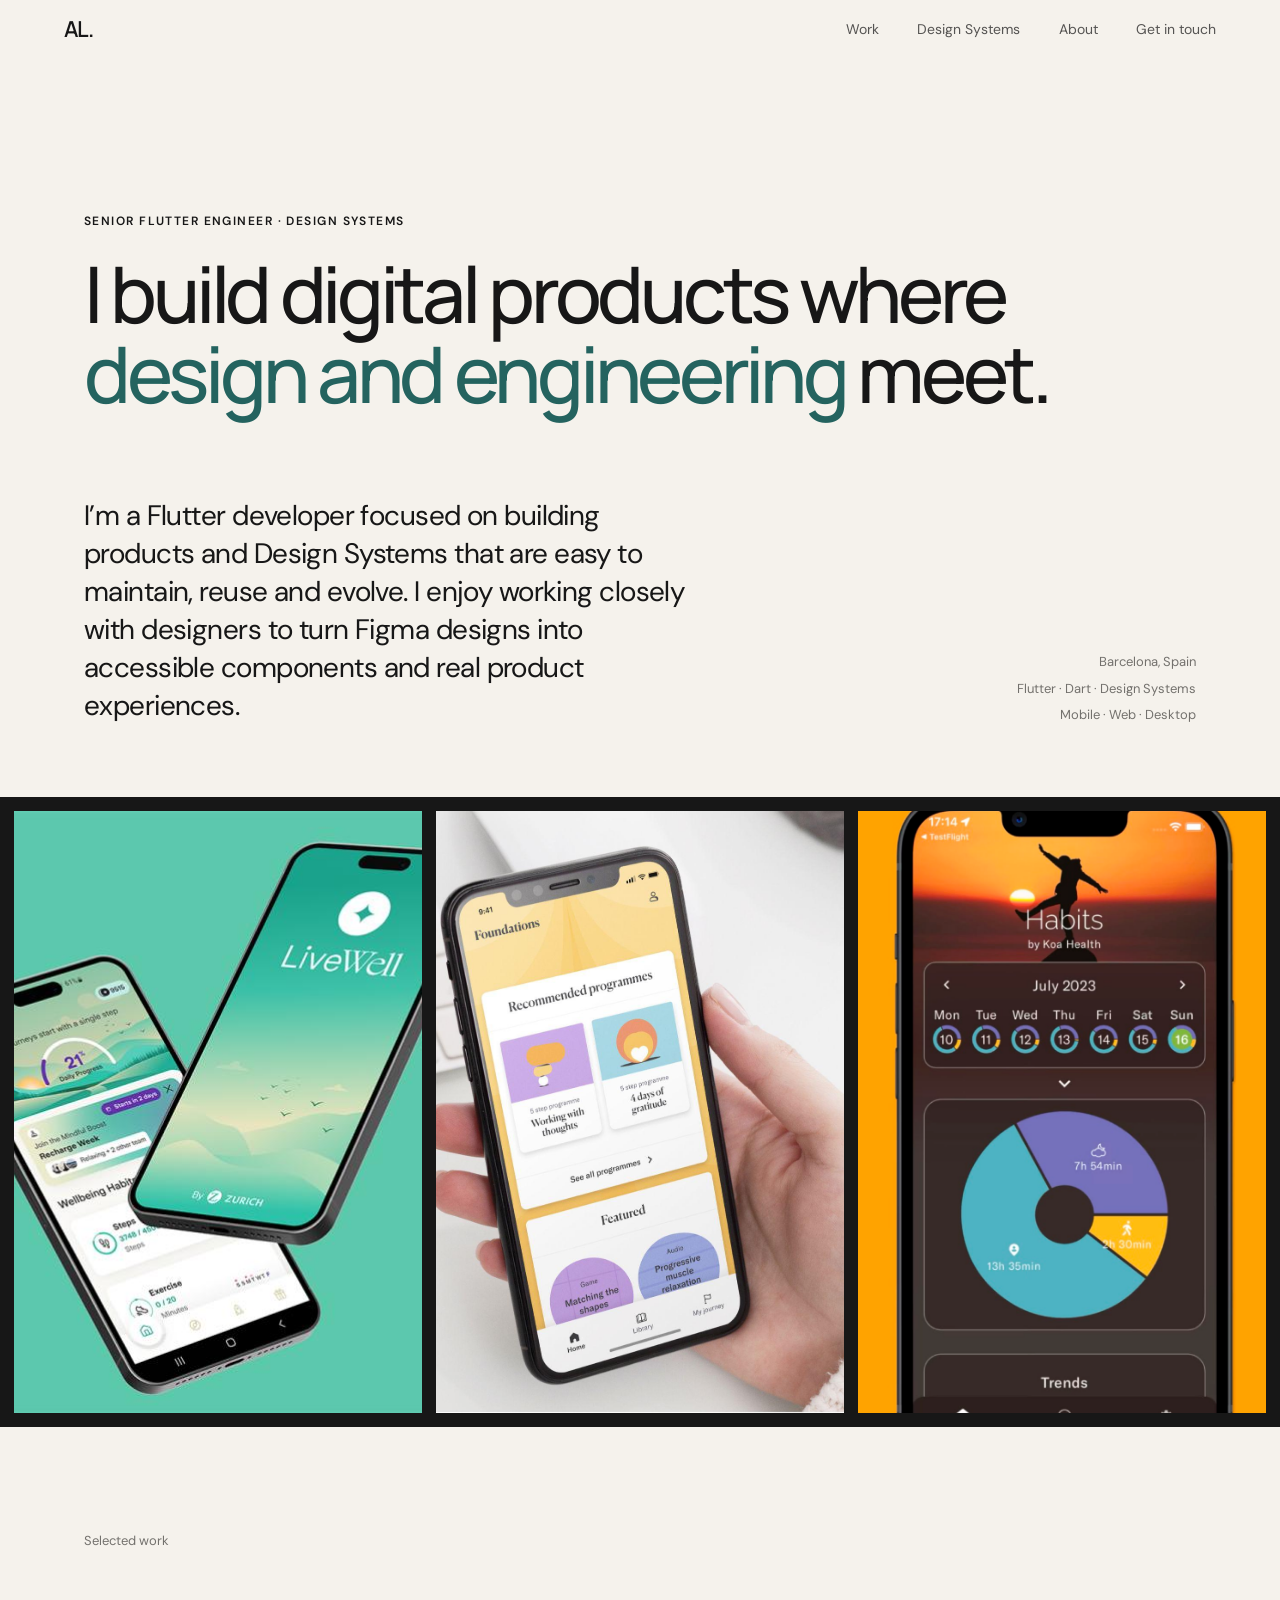
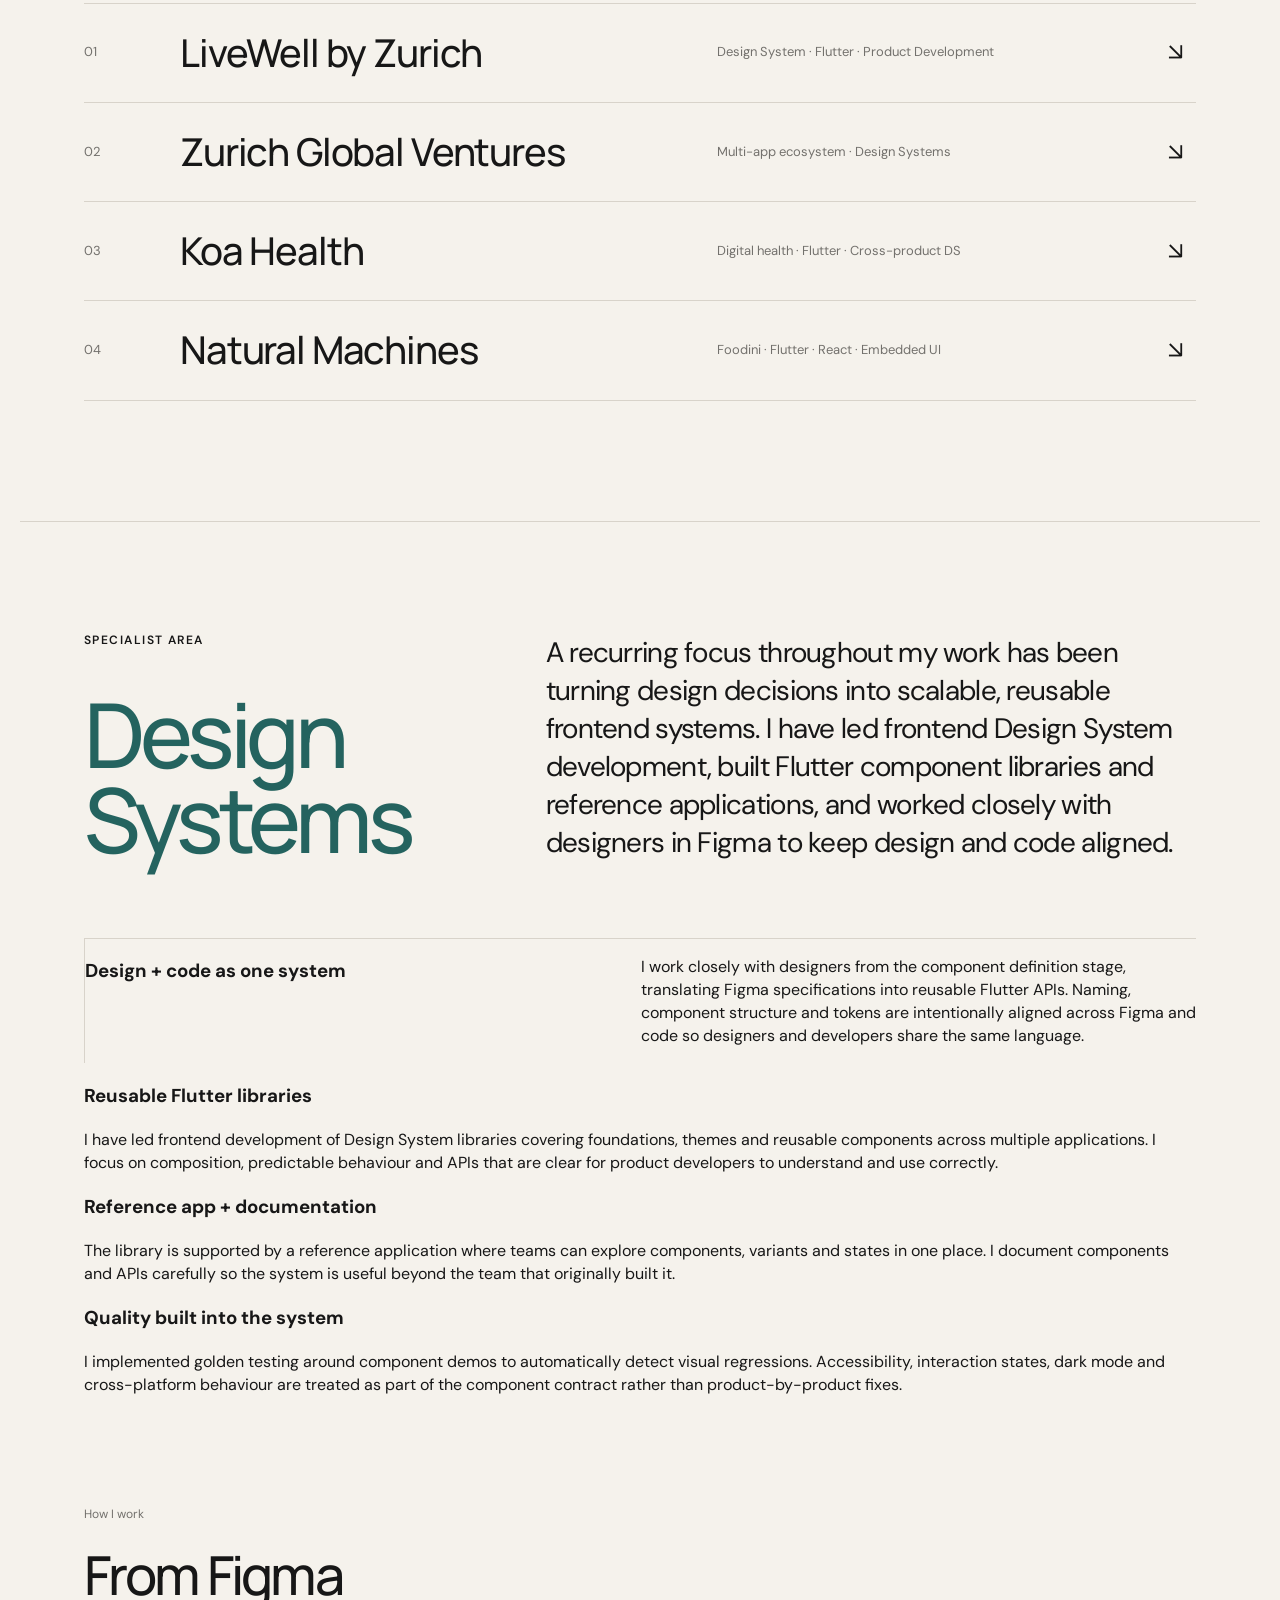
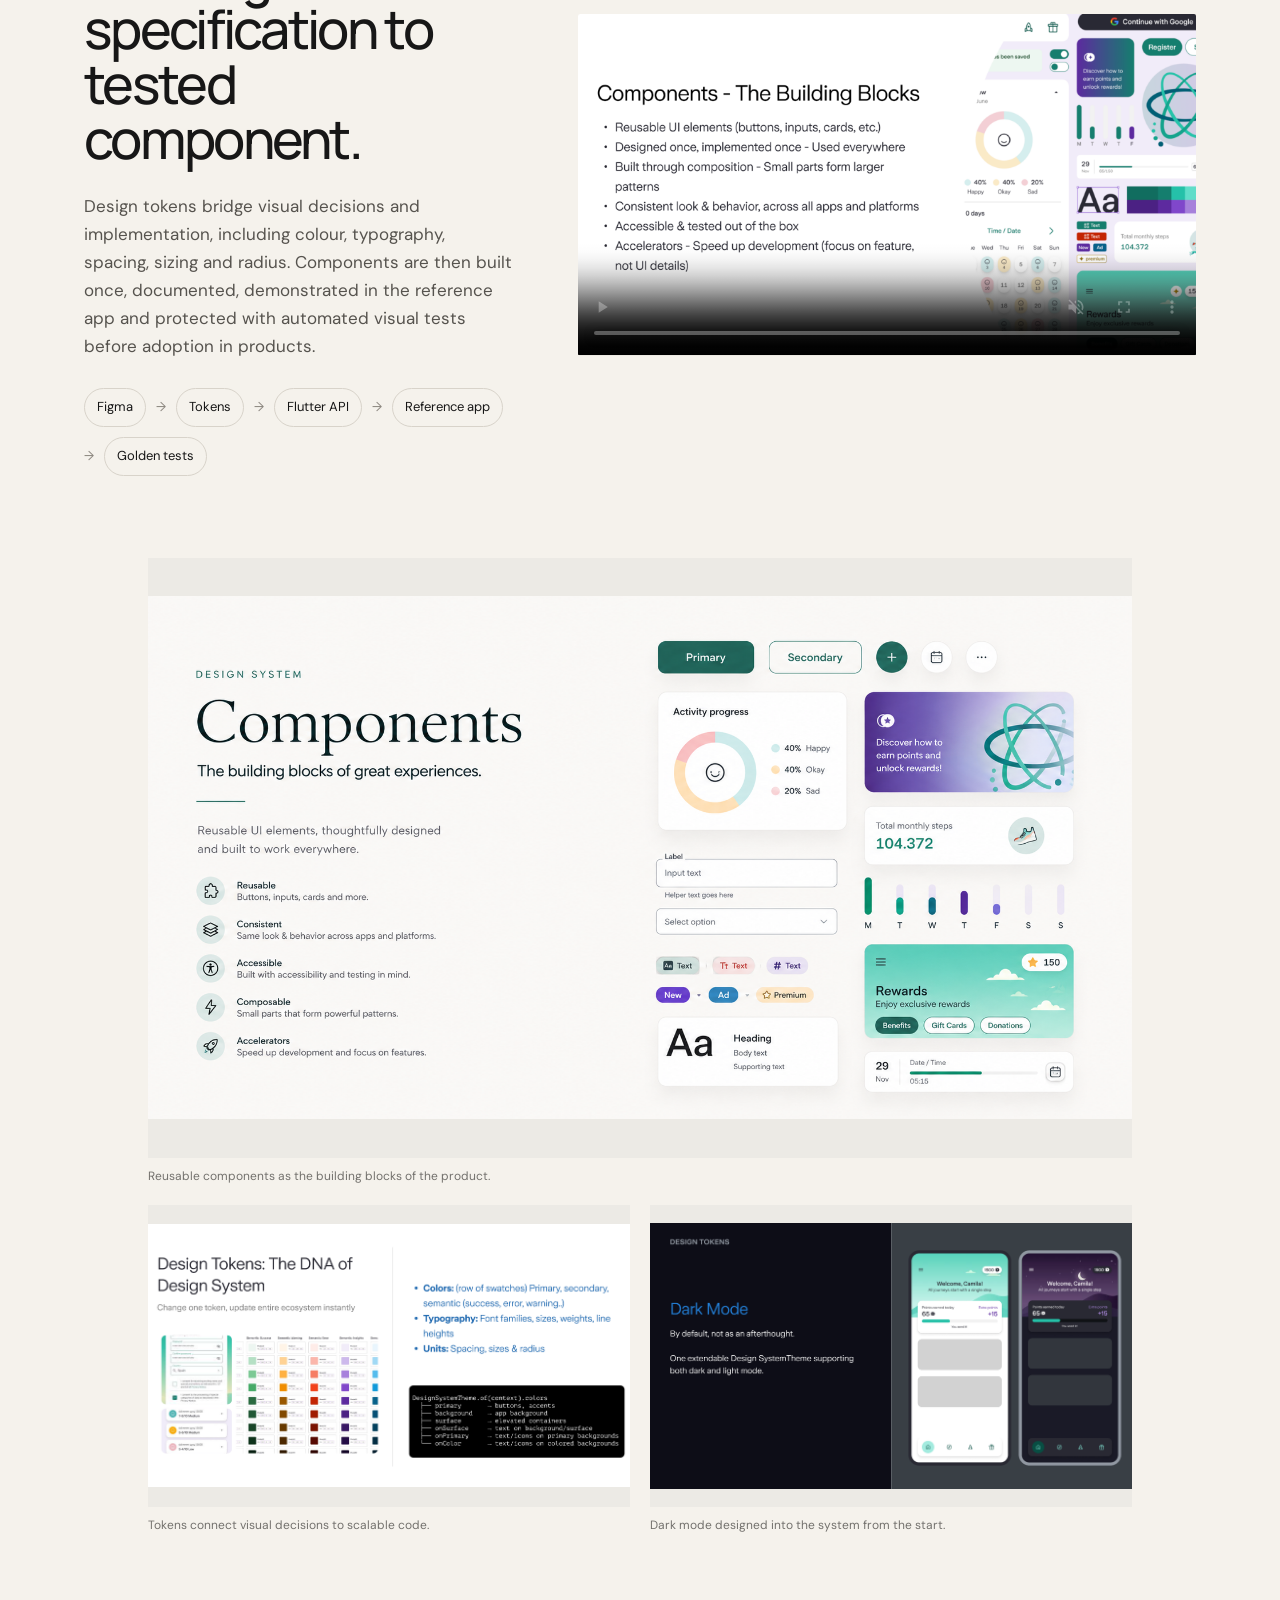
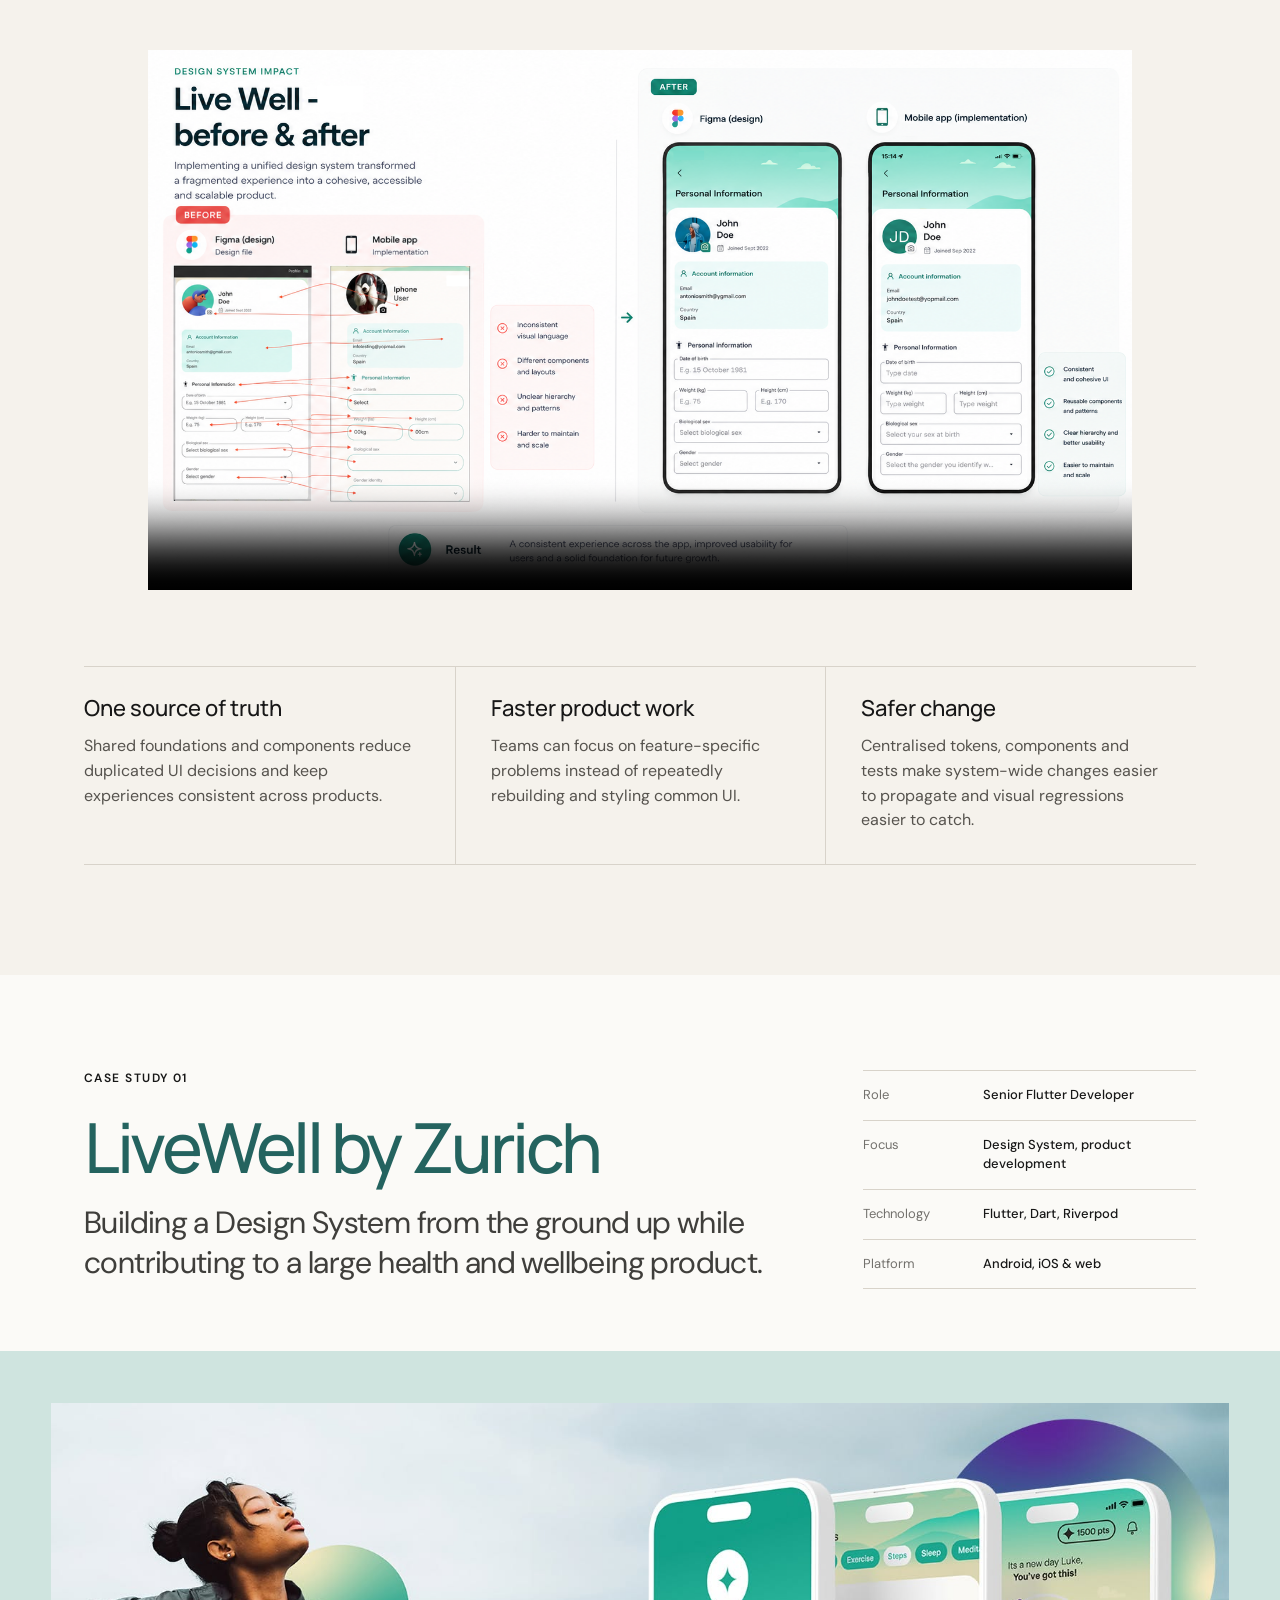
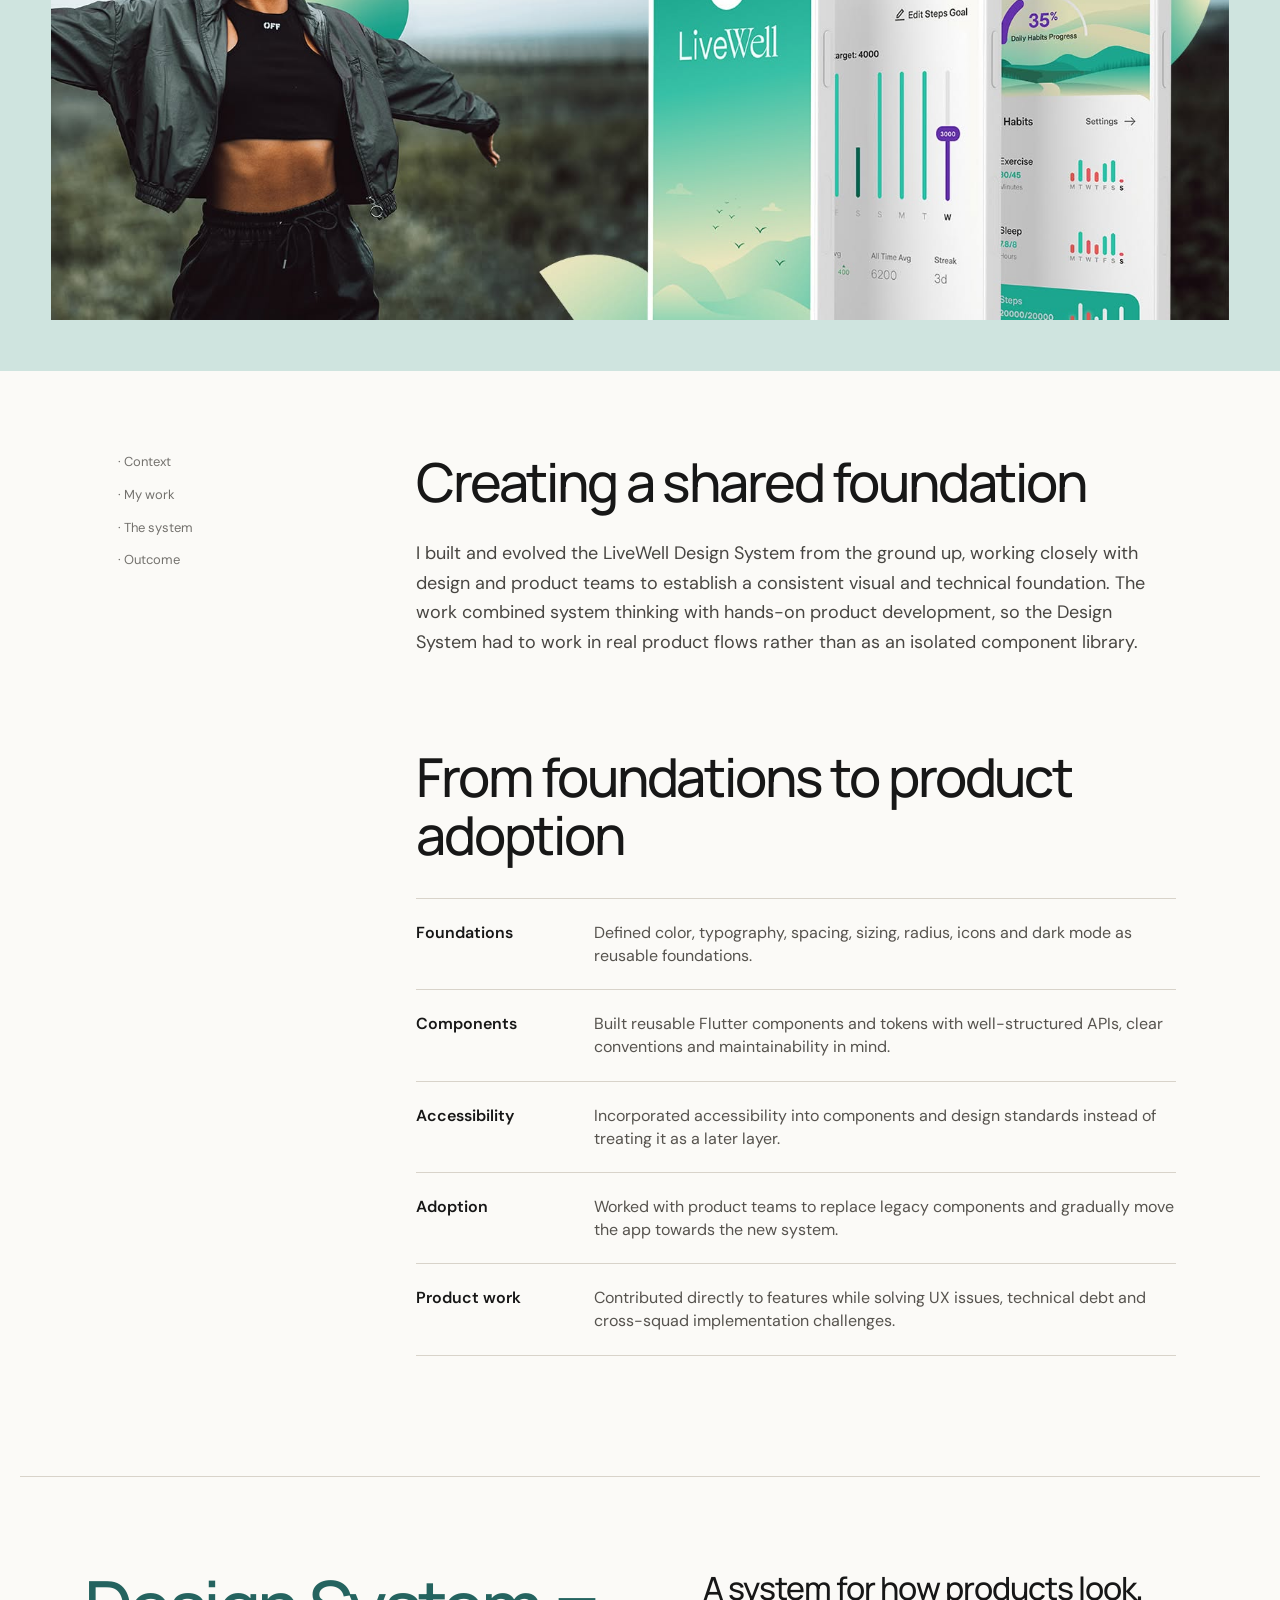
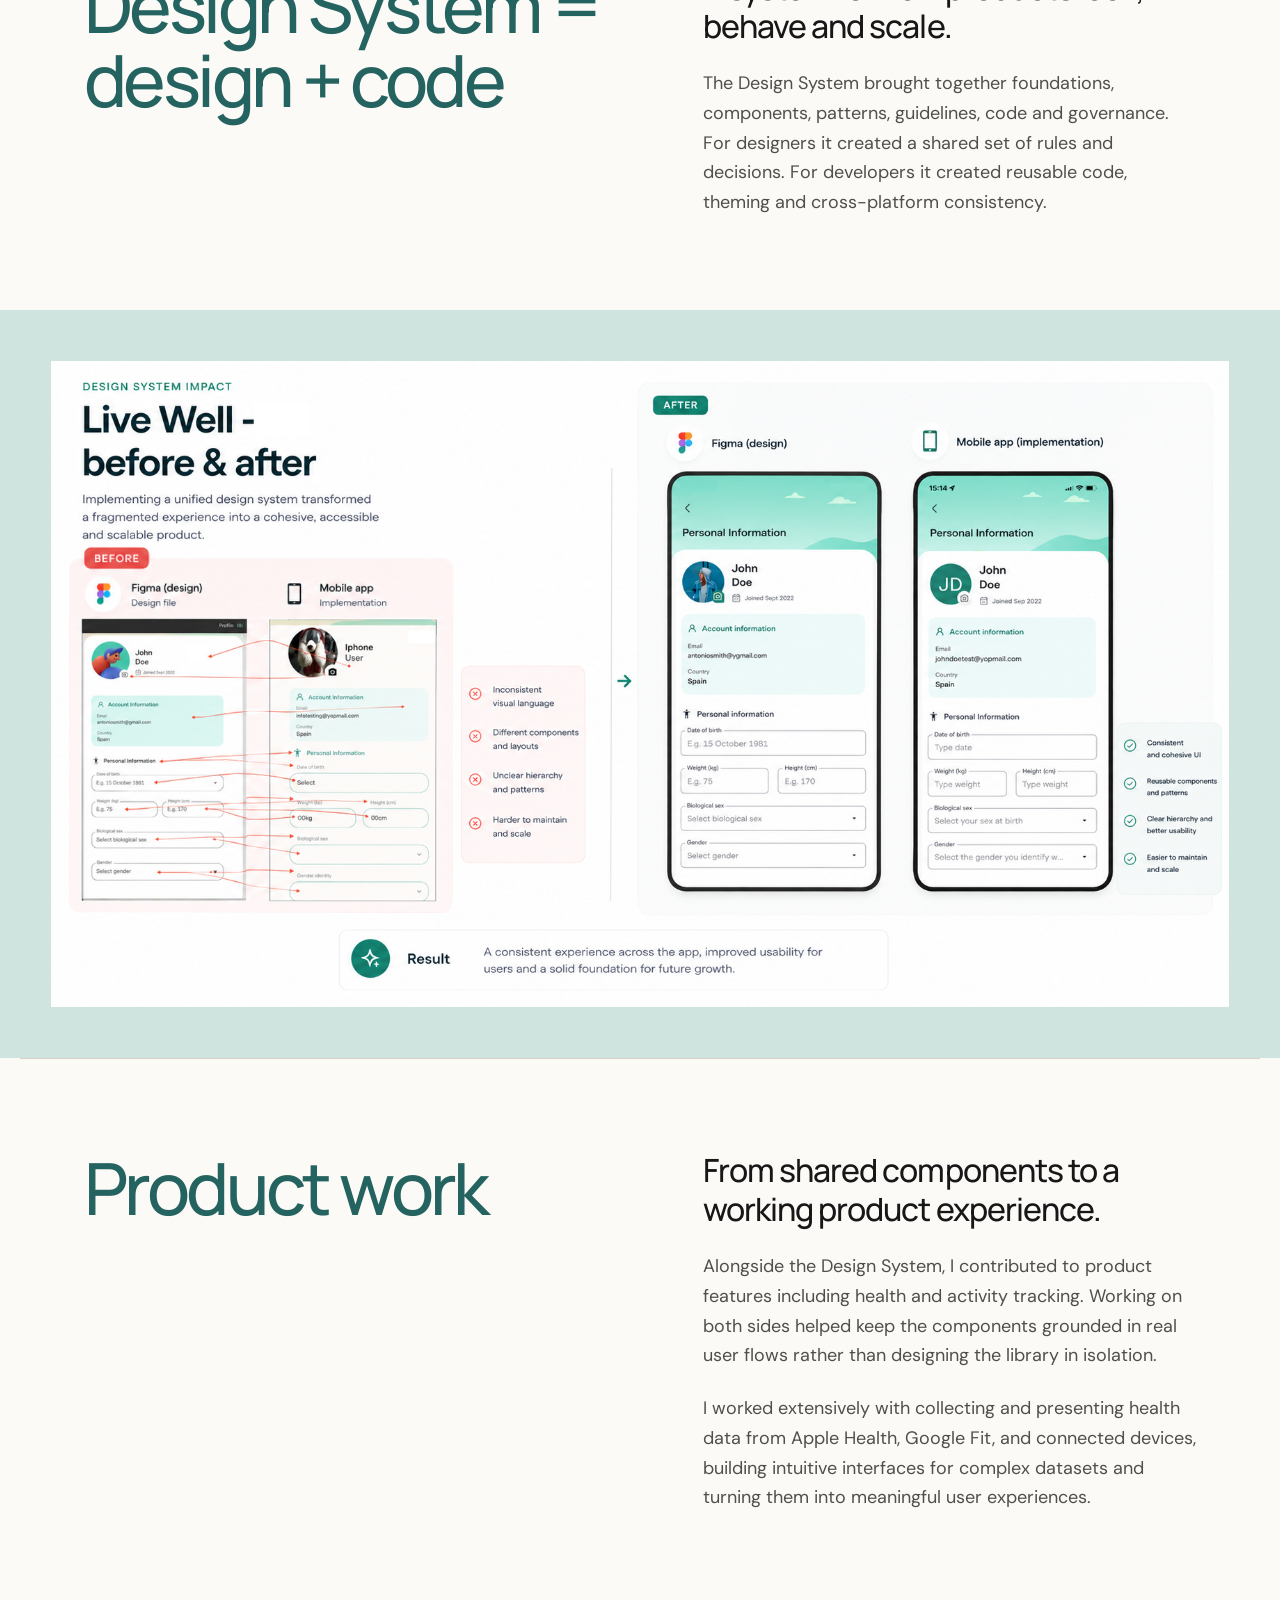
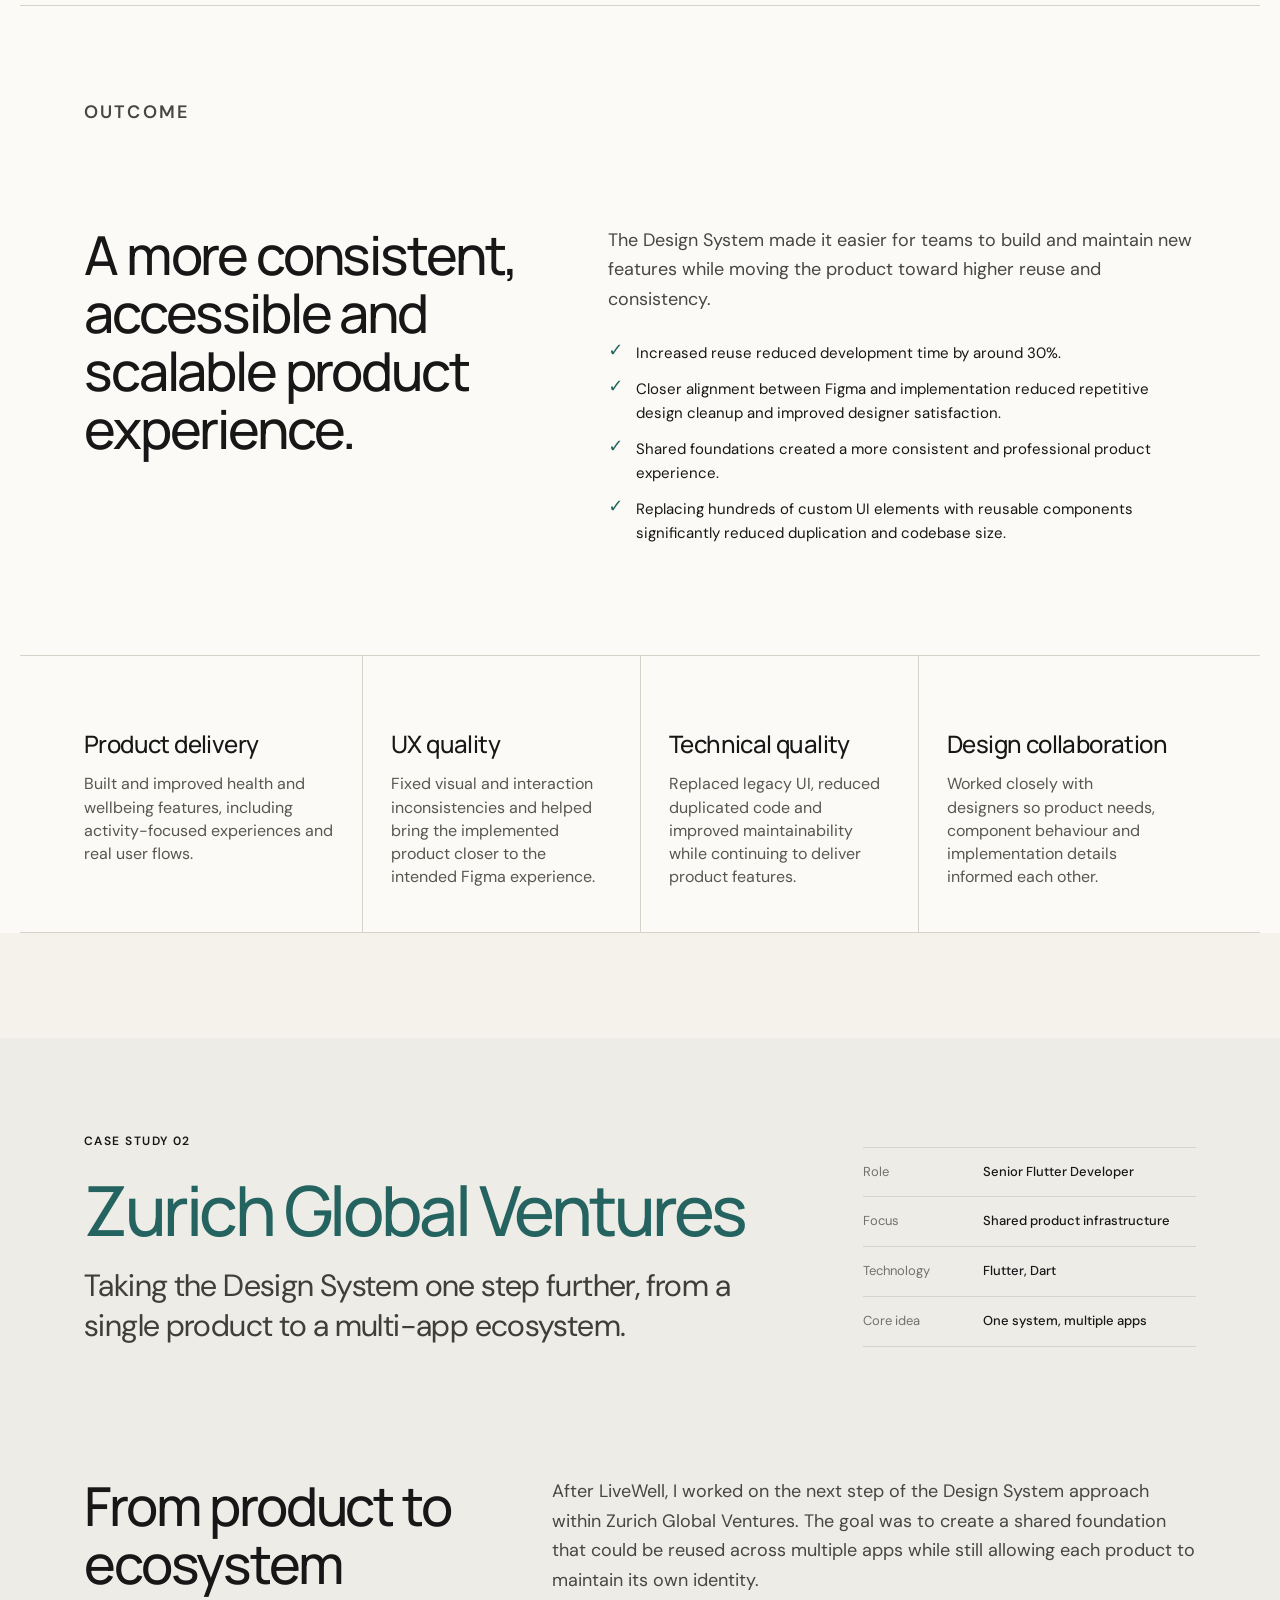
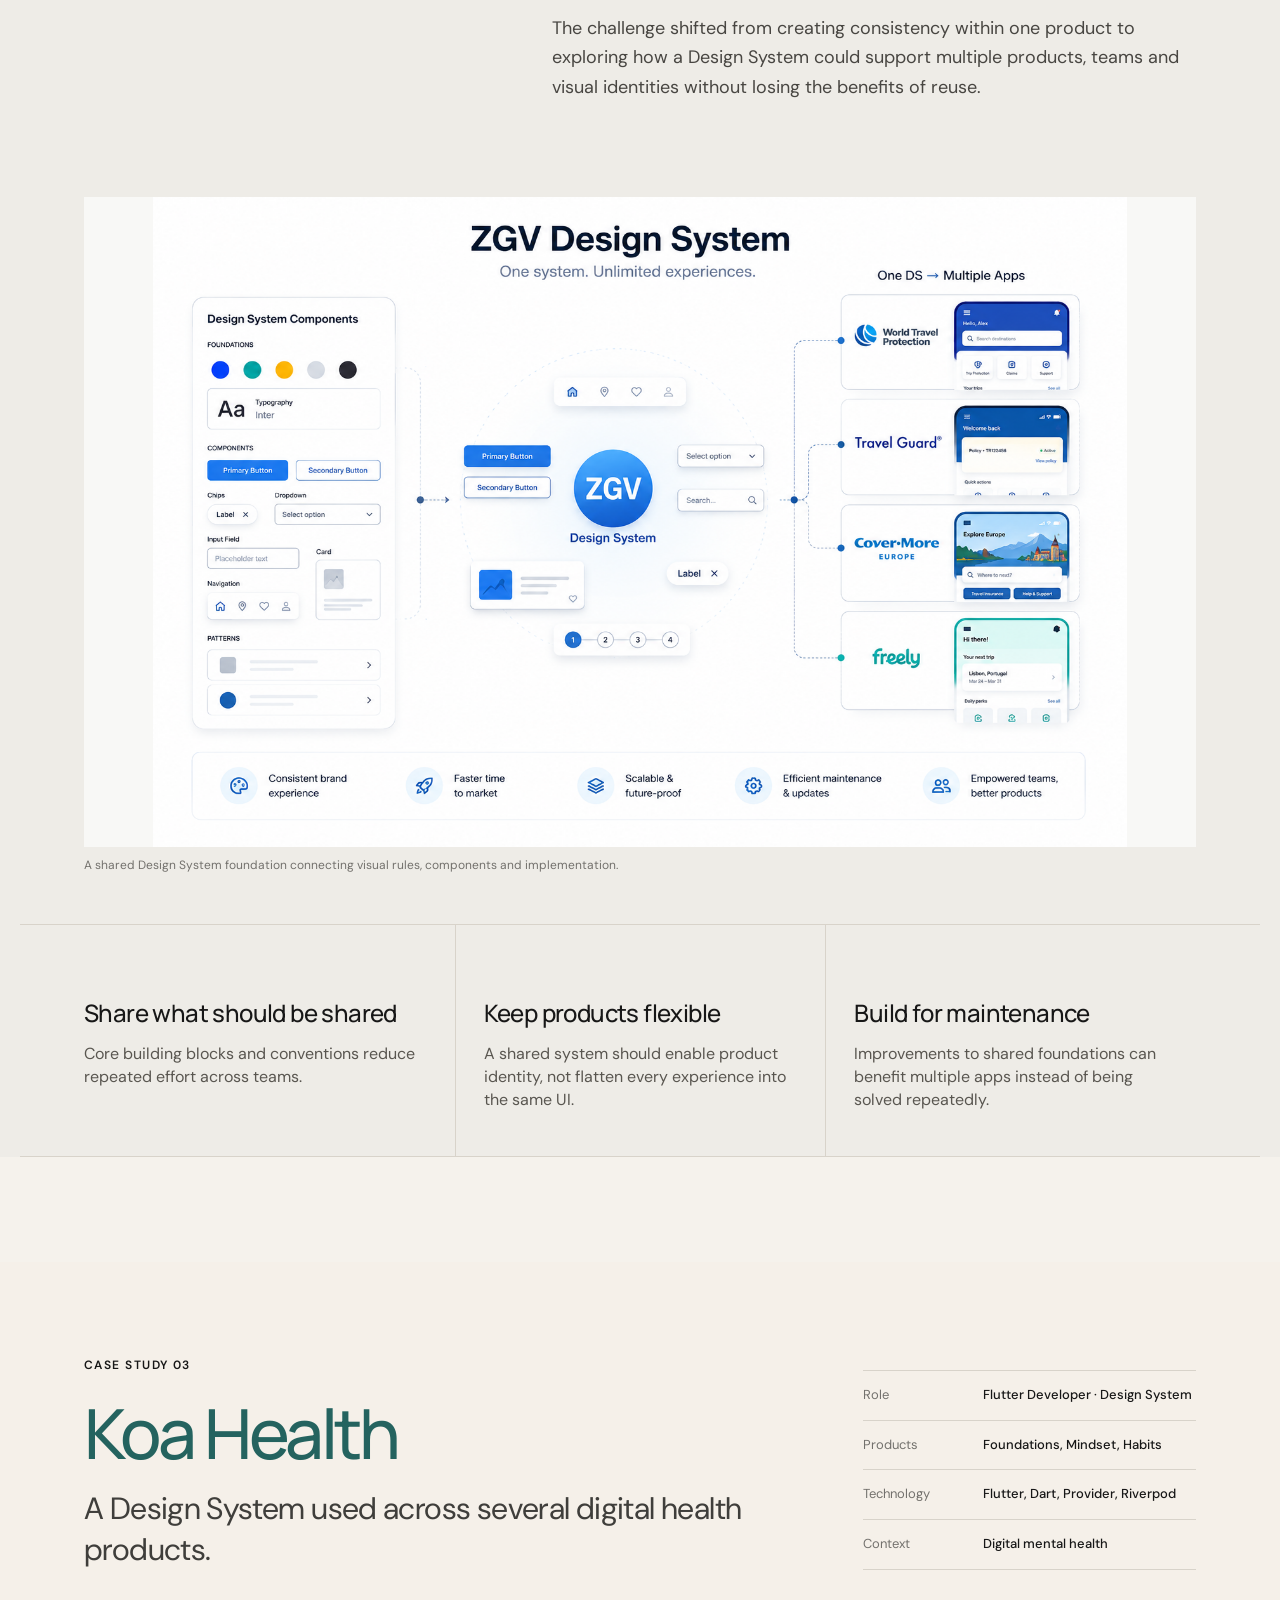
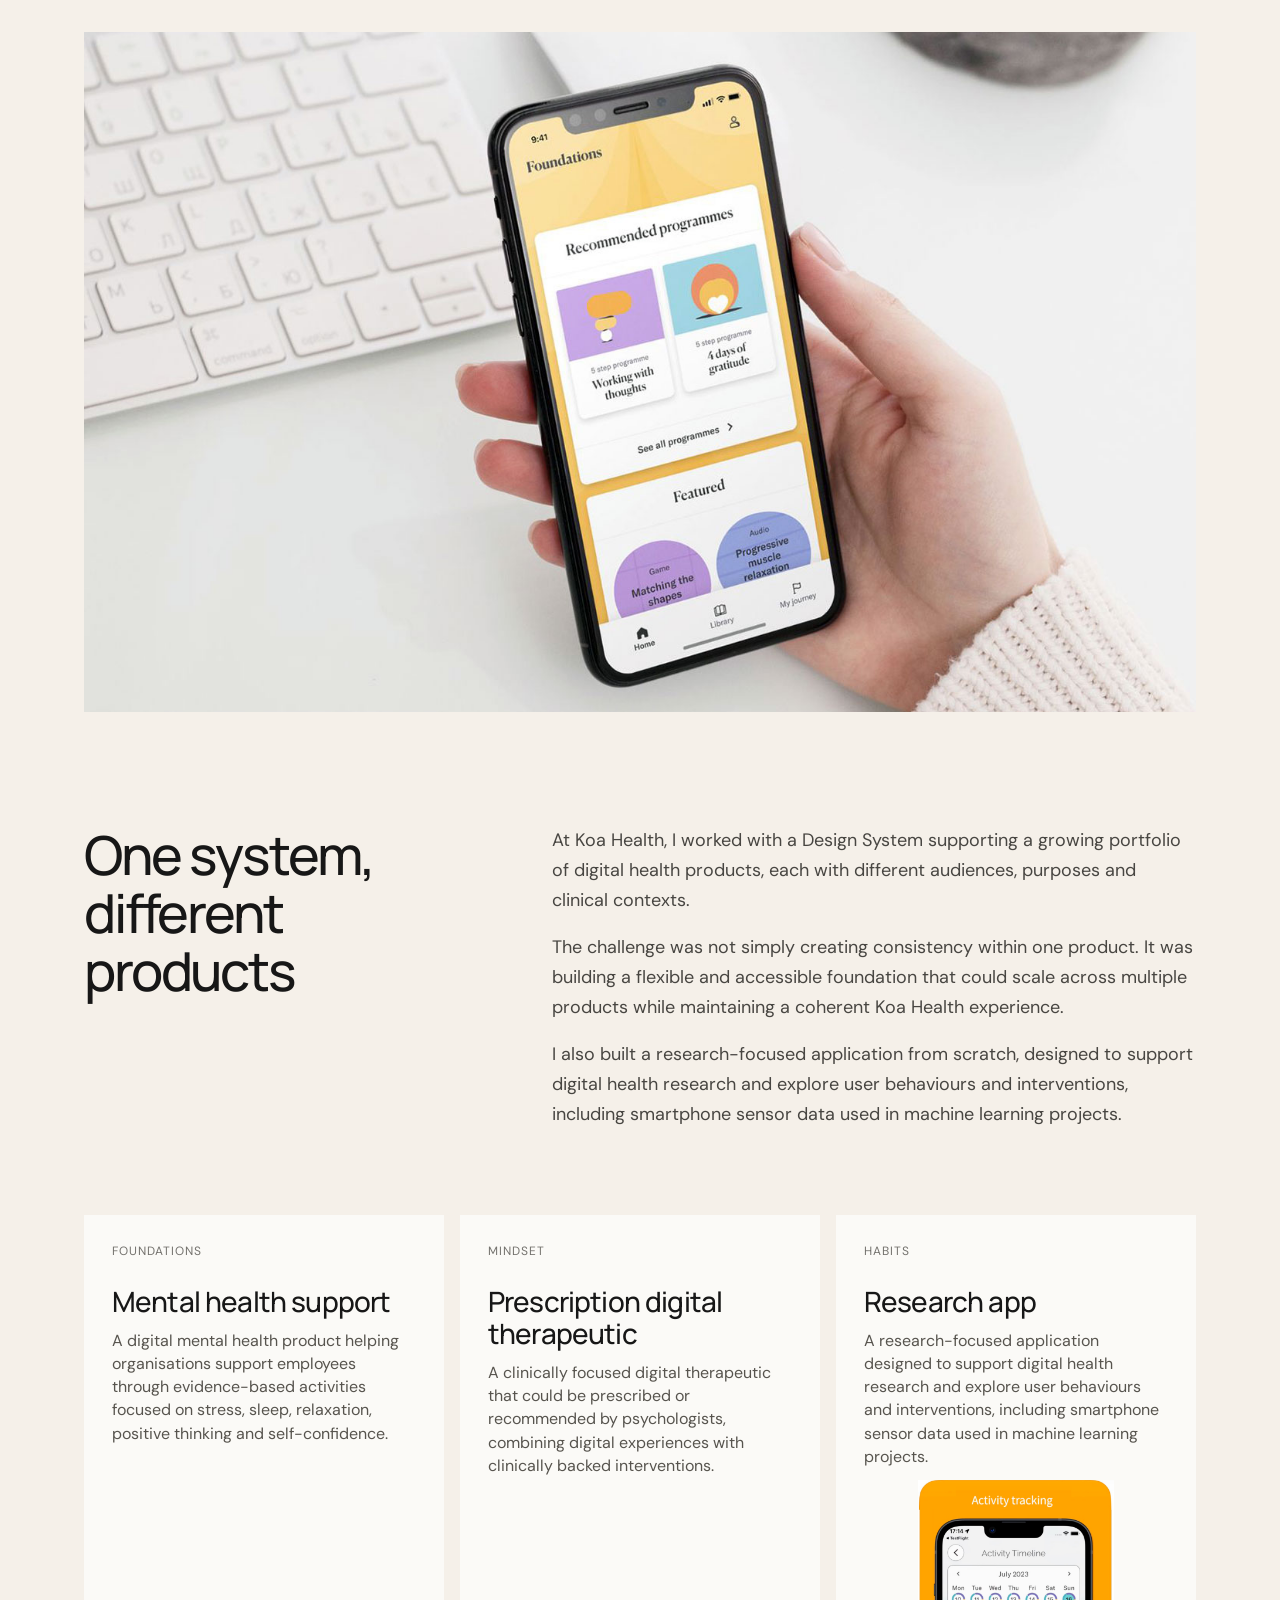
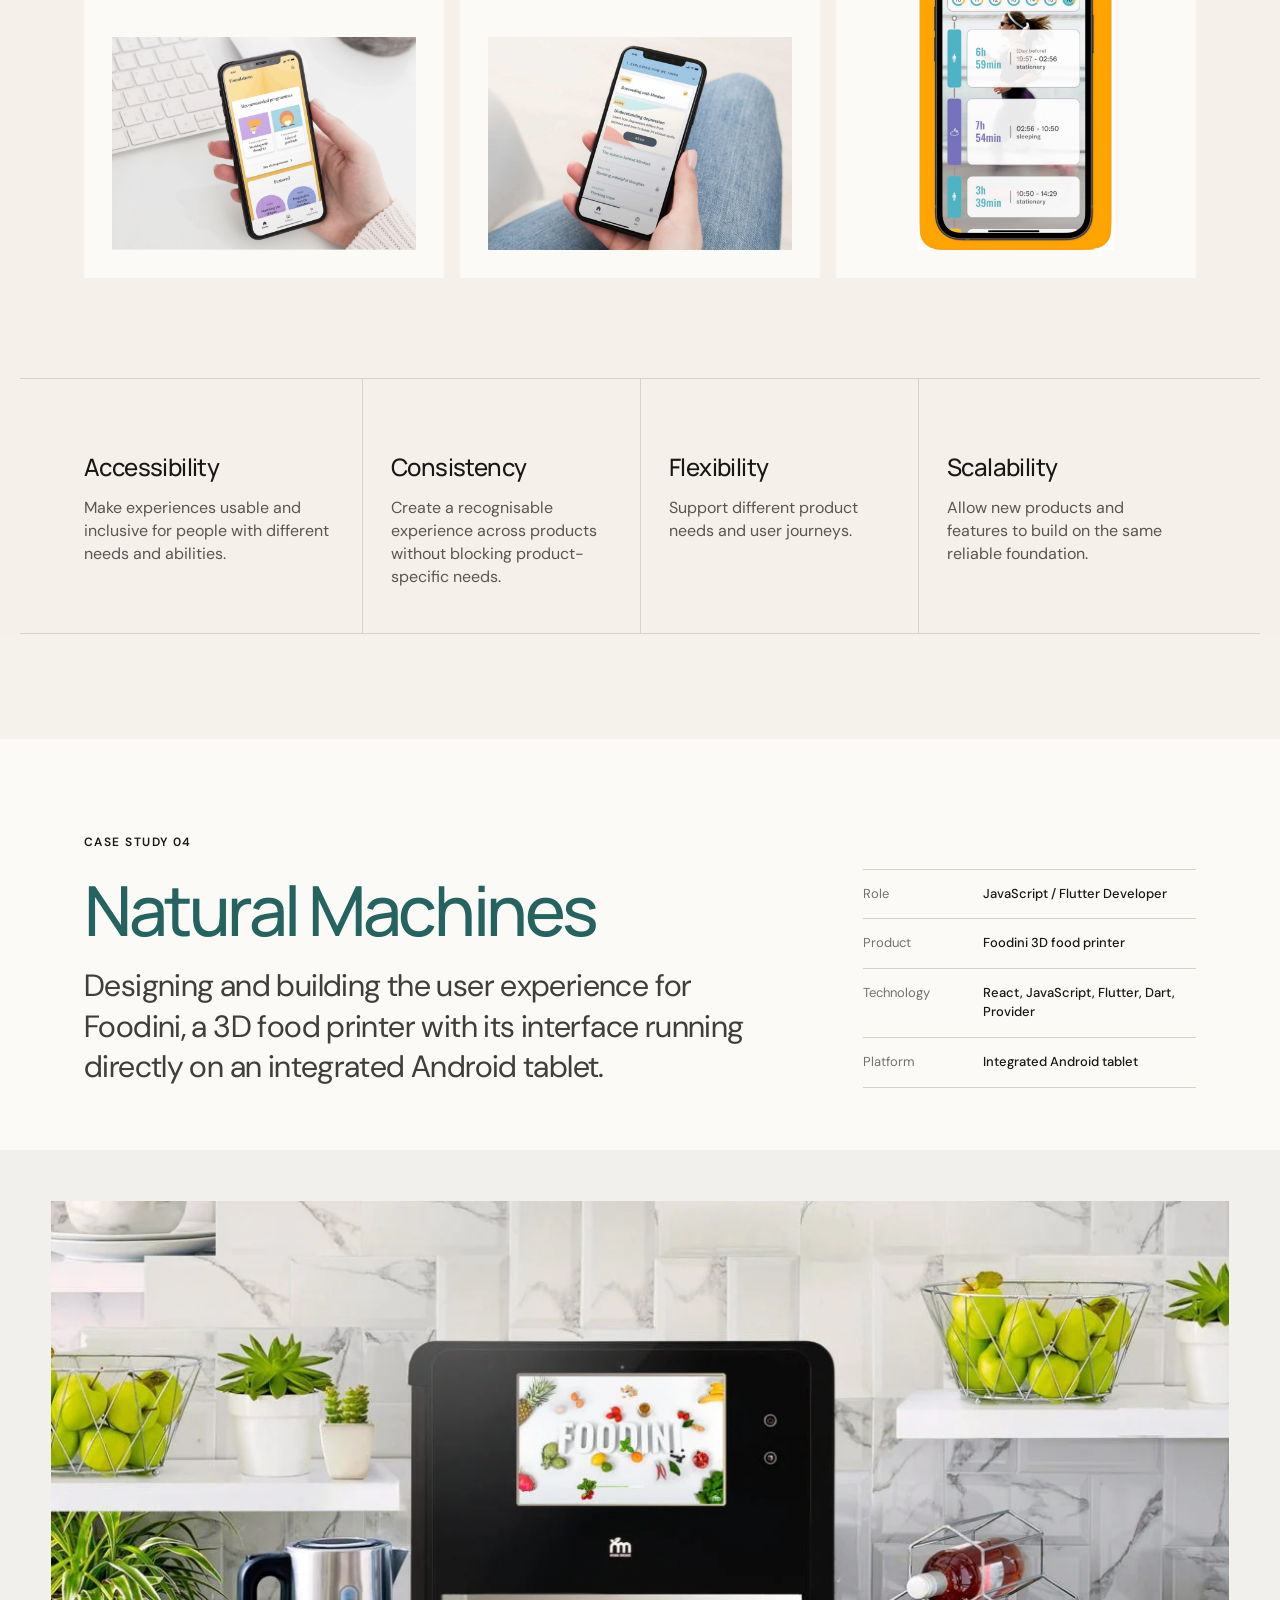
==== commit 15c0d9c9: "update text and images" ====
--- a/index.html
+++ b/index.html
@@ -91,25 +91,25 @@
       </div>
 
       <div class="ds-pillars">
-        <div class="ds-pillar"><span>01</span>
+       
           <h3>Design + code as one system</h3>
           <p>I work closely with designers from the component definition stage, translating Figma specifications into
             reusable Flutter APIs. Naming, component structure and tokens are intentionally aligned across Figma and
             code so designers and developers share the same language.</p>
         </div>
-        <div class="ds-pillar"><span>02</span>
+      
           <h3>Reusable Flutter libraries</h3>
           <p>I have led frontend development of Design System libraries covering foundations, themes and reusable
             components across multiple applications. I focus on composition, predictable behaviour and APIs that are
             clear for product developers to understand and use correctly.</p>
         </div>
-        <div class="ds-pillar"><span>03</span>
+       
           <h3>Reference app + documentation</h3>
           <p>The library is supported by a reference application where teams can explore components, variants and states
             in one place. I document components and APIs carefully so the system is useful beyond the team that
             originally built it.</p>
         </div>
-        <div class="ds-pillar"><span>04</span>
+       
           <h3>Quality built into the system</h3>
           <p>I implemented golden testing around component demos to automatically detect visual regressions.
             Accessibility, interaction states, dark mode and cross-platform behaviour are treated as part of the
@@ -192,14 +192,14 @@
 
       <section class="case-grid section-shell">
         <aside class="case-nav" aria-label="LiveWell case study sections">
-          <a href="#livewell-context"><span>01</span> Context</a>
-          <a href="#livewell-role"><span>02</span> My work</a>
-          <a href="#livewell-system"><span>03</span> The system</a>
-          <a href="#livewell-outcome"><span>04</span> Outcome</a>
+          <a href="#livewell-context"><span></span>· Context</a>
+          <a href="#livewell-role"><span></span>· My work</a>
+          <a href="#livewell-system"><span></span>· The system</a>
+          <a href="#livewell-outcome"><span></span>· Outcome</a>
         </aside>
         <div class="case-content">
           <section id="livewell-context" class="case-section">
-            <span class="section-number">01</span>
+      
             <h3>Creating a shared foundation</h3>
             <p>I built and evolved the LiveWell Design System from the ground up, working closely with design and
               product teams to establish a consistent visual and technical foundation. The work combined system thinking
@@ -208,7 +208,7 @@
           </section>
 
           <section id="livewell-role" class="case-section">
-            <span class="section-number">02</span>
+          
             <h3>From foundations to product adoption</h3>
             <div class="feature-list">
               <div><span>Foundations</span>
@@ -235,10 +235,7 @@
         </div>
       </section>
 
-      <section class="full-bleed media-panel blue-panel"><img src="assets/livewell-before-after.png"
-          alt="LiveWell app screens showing the product before and after the Design System work" /></section>
-
-
+    
       <section id="livewell-system" class="editorial-break section-shell">
         <div class="big-quote">Design System = design + code</div>
         <div class="two-col-copy">
@@ -249,6 +246,11 @@
         </div>
       </section>
 
+
+  <section class="full-bleed media-panel blue-panel"><img src="assets/livewell-before-after.png"
+          alt="LiveWell app screens showing the product before and after the Design System work" /></section>
+
+
       <section id="livewell-product-work" class="editorial-break section-shell">
         <div class="big-quote">Product work</div>
         <div class="two-col-copy">
@@ -270,7 +272,7 @@
 
 
       <section id="livewell-outcome" class="editorial-break section-shell case-outcome section-shell">
-        <p class="eyebrow">04 · Outcome</p>
+        <p class="eyebrow">Outcome</p>
         <h3>A more consistent, accessible and scalable product experience.</h3>
         <div class="outcome-copy">
           <p>The Design System made it easier for teams to build and maintain new features while moving the product
@@ -287,22 +289,22 @@
       </section>
 
       <section class="principles section-shell four-principles livewell-principles" aria-label="LiveWell product work">
-        <div class="principle"><span>01</span>
+        <div class="principle">
           <h4>Product delivery</h4>
           <p>Built and improved health and wellbeing features, including activity-focused experiences and real user
             flows.</p>
         </div>
-        <div class="principle"><span>02</span>
+        <div class="principle">
           <h4>UX quality</h4>
           <p>Fixed visual and interaction inconsistencies and helped bring the implemented product closer to the
             intended Figma experience.</p>
         </div>
-        <div class="principle"><span>03</span>
+        <div class="principle">
           <h4>Technical quality</h4>
           <p>Replaced legacy UI, reduced duplicated code and improved maintainability while continuing to deliver
             product features.</p>
         </div>
-        <div class="principle"><span>04</span>
+        <div class="principle">
           <h4>Design collaboration</h4>
           <p>Worked closely with designers so product needs, component behaviour and implementation details informed
             each other.</p>
@@ -330,7 +332,7 @@
 
       <section class="split-story section-shell">
         <div>
-          <p class="section-number">01</p>
+       
           <h3>From product to ecosystem</h3>
         </div>
         <div>
@@ -352,15 +354,15 @@
 
 
       <section class="principles section-shell">
-        <div class="principle"><span>01</span>
+        <div class="principle">
           <h4>Share what should be shared</h4>
           <p>Core building blocks and conventions reduce repeated effort across teams.</p>
         </div>
-        <div class="principle"><span>02</span>
+        <div class="principle">
           <h4>Keep products flexible</h4>
           <p>A shared system should enable product identity, not flatten every experience into the same UI.</p>
         </div>
-        <div class="principle"><span>03</span>
+        <div class="principle">
           <h4>Build for maintenance</h4>
           <p>Improvements to shared foundations can benefit multiple apps instead of being solved repeatedly.</p>
         </div>
@@ -389,7 +391,7 @@
 
       <section class="split-story section-shell">
         <div>
-          <p class="section-number">01</p>
+          
           <h3>One system, different products</h3>
         </div>
         <div>
@@ -406,21 +408,21 @@
 
       <section class="product-cards section-shell">
         <article>
-          <span>01 · Foundations</span>
+          <span>Foundations</span>
           <h4>Mental health support</h4>
-          <p>A digital mental health product designed to support users with evidence-based tools and experiences for
-            improving mental wellbeing.</p>
+          <p>
+          A digital mental health product helping organisations support employees through evidence-based activities focused on stress, sleep, relaxation, positive thinking and self-confidence.</p>
           <img src="assets/foundations.jpeg" alt="Koa Foundations recommended programmes screen" />
         </article>
         <article>
-          <span>02 · Mindset</span>
+          <span>Mindset</span>
           <h4>Prescription digital therapeutic</h4>
           <p>A clinically focused digital therapeutic that could be prescribed or recommended by psychologists,
             combining digital experiences with clinically backed interventions.</p>
           <img src="assets/mindset.jpg" alt="Koa Mindset thought triggers screen" />
         </article>
         <article>
-          <span>03 · Habits</span>
+          <span>Habits</span>
           <h4>Research app</h4>
           <p>A research-focused application designed to support digital health research and explore user behaviours and
             interventions, including smartphone sensor data used in machine learning projects.</p>
@@ -433,19 +435,19 @@
       </section>
 
       <section class="principles section-shell four-principles koa-principles">
-        <div class="principle"><span>01</span>
+        <div class="principle">
           <h4>Accessibility</h4>
           <p>Make experiences usable and inclusive for people with different needs and abilities.</p>
         </div>
-        <div class="principle"><span>02</span>
+        <div class="principle">
           <h4>Consistency</h4>
           <p>Create a recognisable experience across products without blocking product-specific needs.</p>
         </div>
-        <div class="principle"><span>03</span>
+        <div class="principle">
           <h4>Flexibility</h4>
           <p>Support different product needs and user journeys.</p>
         </div>
-        <div class="principle"><span>04</span>
+        <div class="principle">
           <h4>Scalability</h4>
           <p>Allow new products and features to build on the same reliable foundation.</p>
         </div>
@@ -475,7 +477,7 @@
 
       <section class="split-story section-shell">
         <div>
-          <p class="section-number">01</p>
+          
           <h3>A very different kind of product interface</h3>
         </div>
         <div>
@@ -497,16 +499,16 @@
       </section>
 
       <section class="principles section-shell">
-        <div class="principle"><span>01</span>
+        <div class="principle">
           <h4>Physical + digital</h4>
           <p>The UI was part of a real appliance, connecting software interactions with a physical printing process.</p>
         </div>
-        <div class="principle"><span>02</span>
+        <div class="principle">
           <h4>Make the unfamiliar clear</h4>
           <p>The experience needed to guide users through a new way of preparing food without making the technology feel
             complicated.</p>
         </div>
-        <div class="principle"><span>03</span>
+        <div class="principle">
           <h4>React to Flutter</h4>
           <p>The product gave me early hands-on experience moving an existing interface from React and JavaScript to
             Flutter.</p>
--- a/styles.css
+++ b/styles.css
@@ -172,7 +172,7 @@
 .product-cards article { display: flex; flex-direction: column; min-height: 710px; padding: 28px; background: var(--paper); }
 .product-cards span { font-size: 12px; color: var(--muted); text-transform: uppercase; letter-spacing: .08em; }
 .product-cards h4 { margin: 24px 0 12px; font: 500 28px/1.15 "Manrope", sans-serif; letter-spacing: -.03em; }
-.product-cards p { margin: 0 0 28px; color: #57544e; }
+.product-cards p { margin: 0 0 12px; color: #57544e; }
 .product-cards img { margin-top: auto; height: 390px; object-fit: contain; object-position: center bottom; }
 .four-principles { grid-template-columns: repeat(4, 1fr); }
 .placeholder-gallery { padding-top: 40px; padding-bottom: 160px; }
@@ -184,7 +184,7 @@
 .placeholder { display: grid; place-items: center; min-height: 420px; border: 1px dashed #aaa49b; background: #efe9df; color: #8b857c; font-size: 13px; }
 .wide-placeholder { grid-column: 1/-1; min-height: 520px; }
 
-.about { display: grid; grid-template-columns: 1.1fr .9fr; gap: 90px; padding-top: 150px; padding-bottom: 120px; }
+.about { display: grid; grid-template-columns: 1.1fr .9fr; gap: 90px; padding-top: 70px; padding-bottom: 80px; }
 .about h2 { font-size: clamp(42px, 5.4vw, 76px); }
 .about-copy { padding-top: 40px; }
 .about-copy p { font-size: 18px; line-height: 1.65; color: #504d48; }
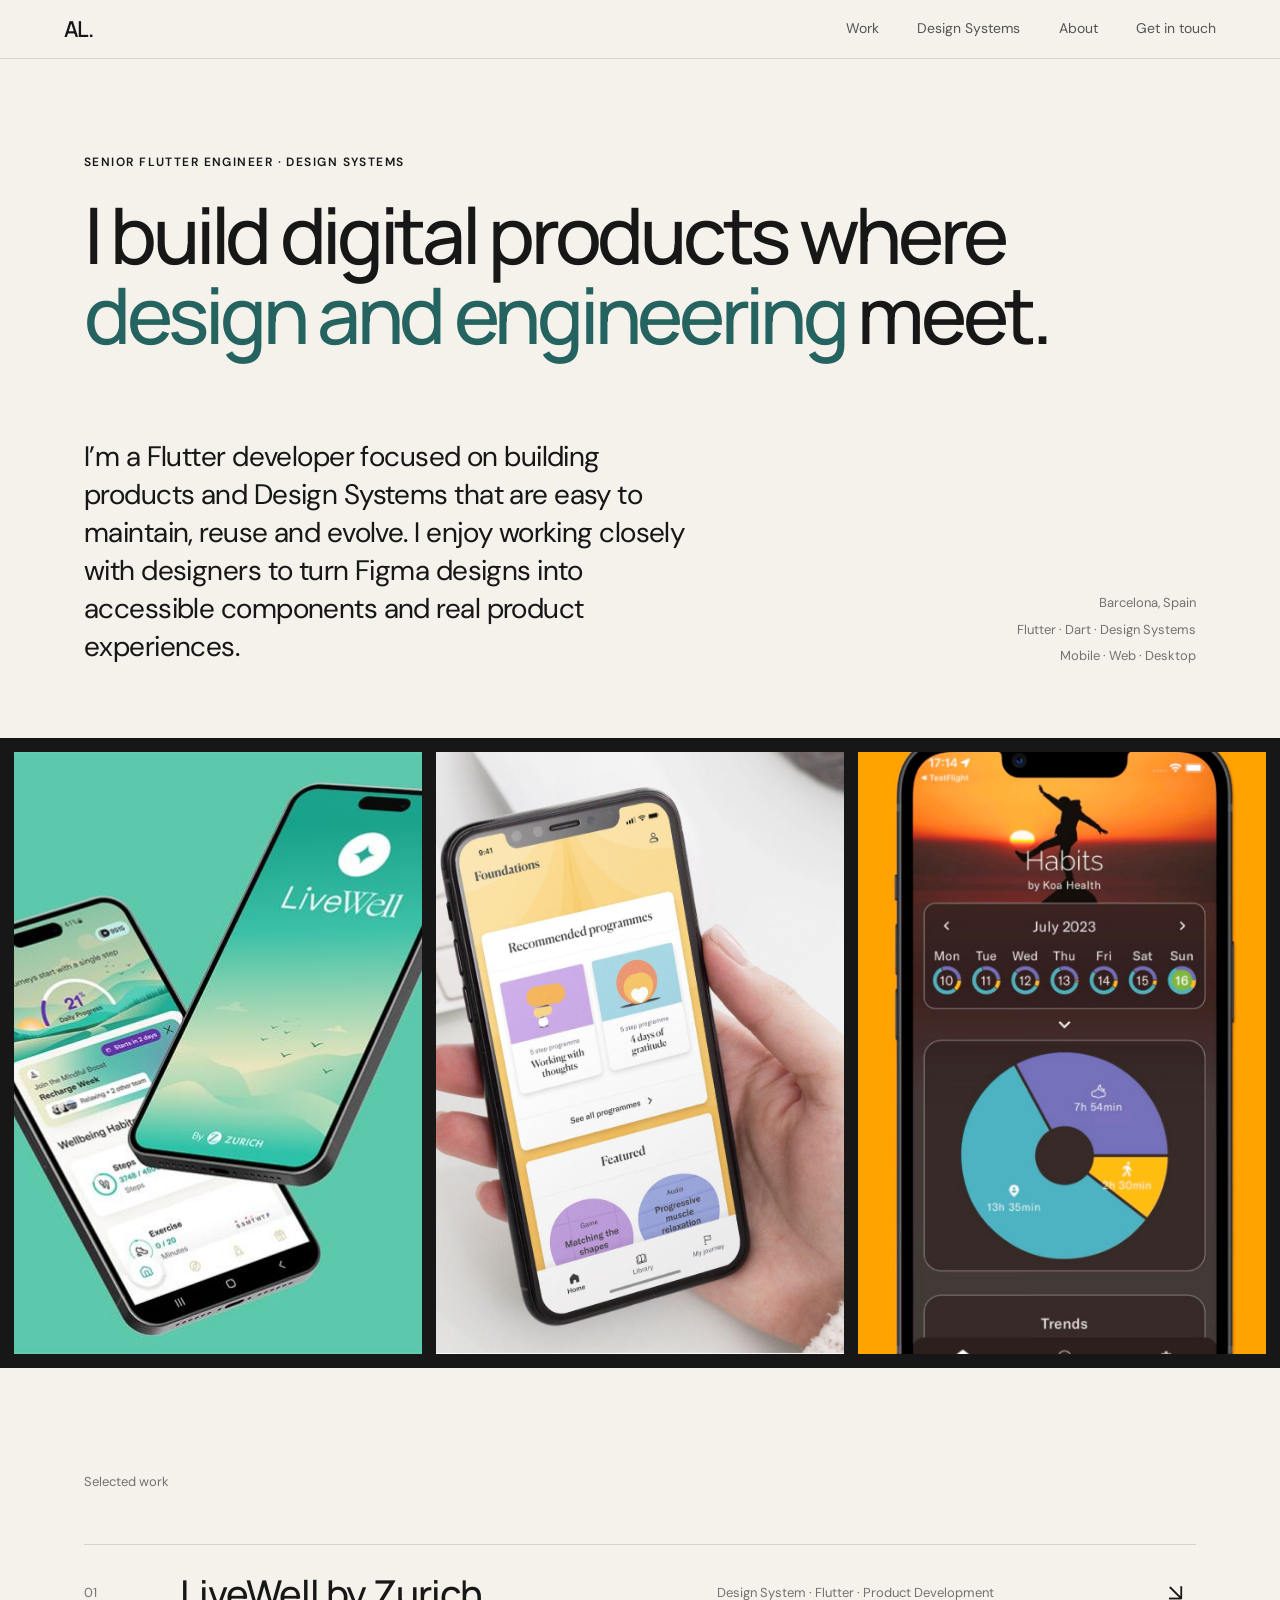
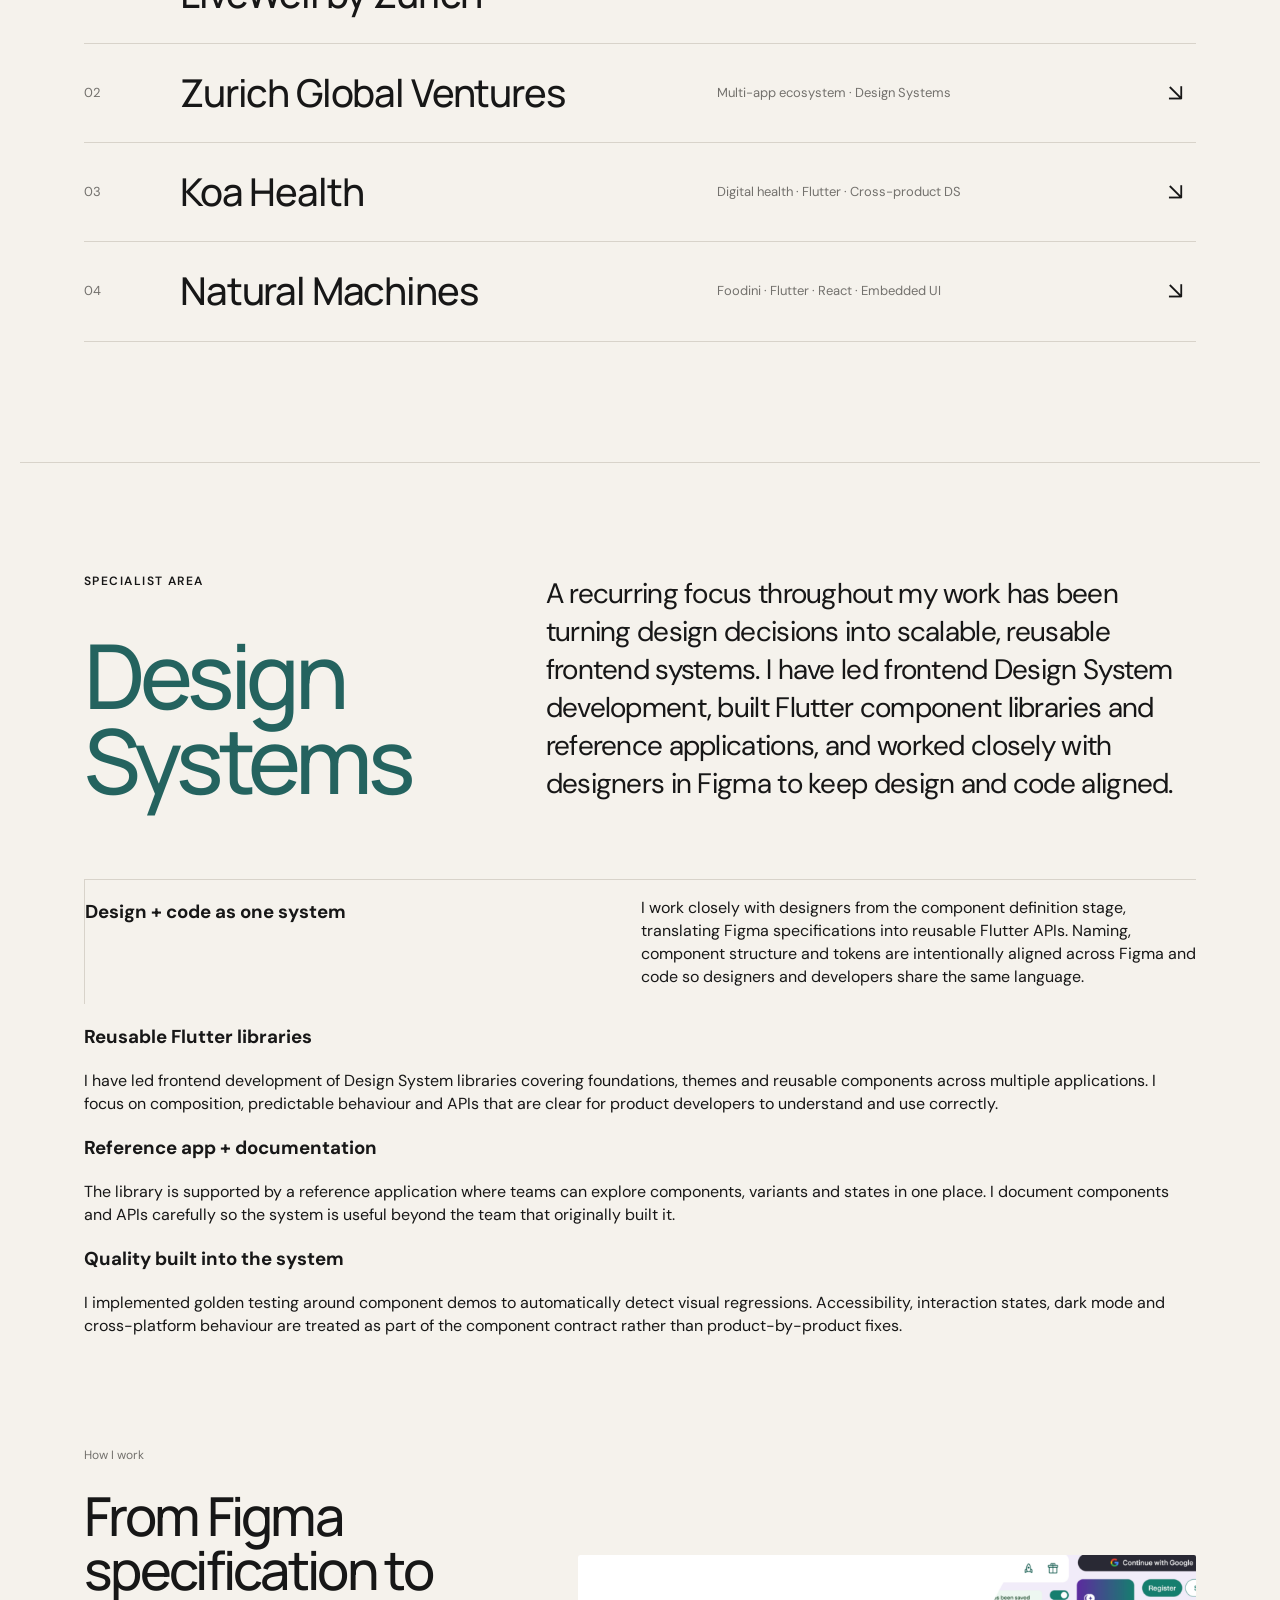
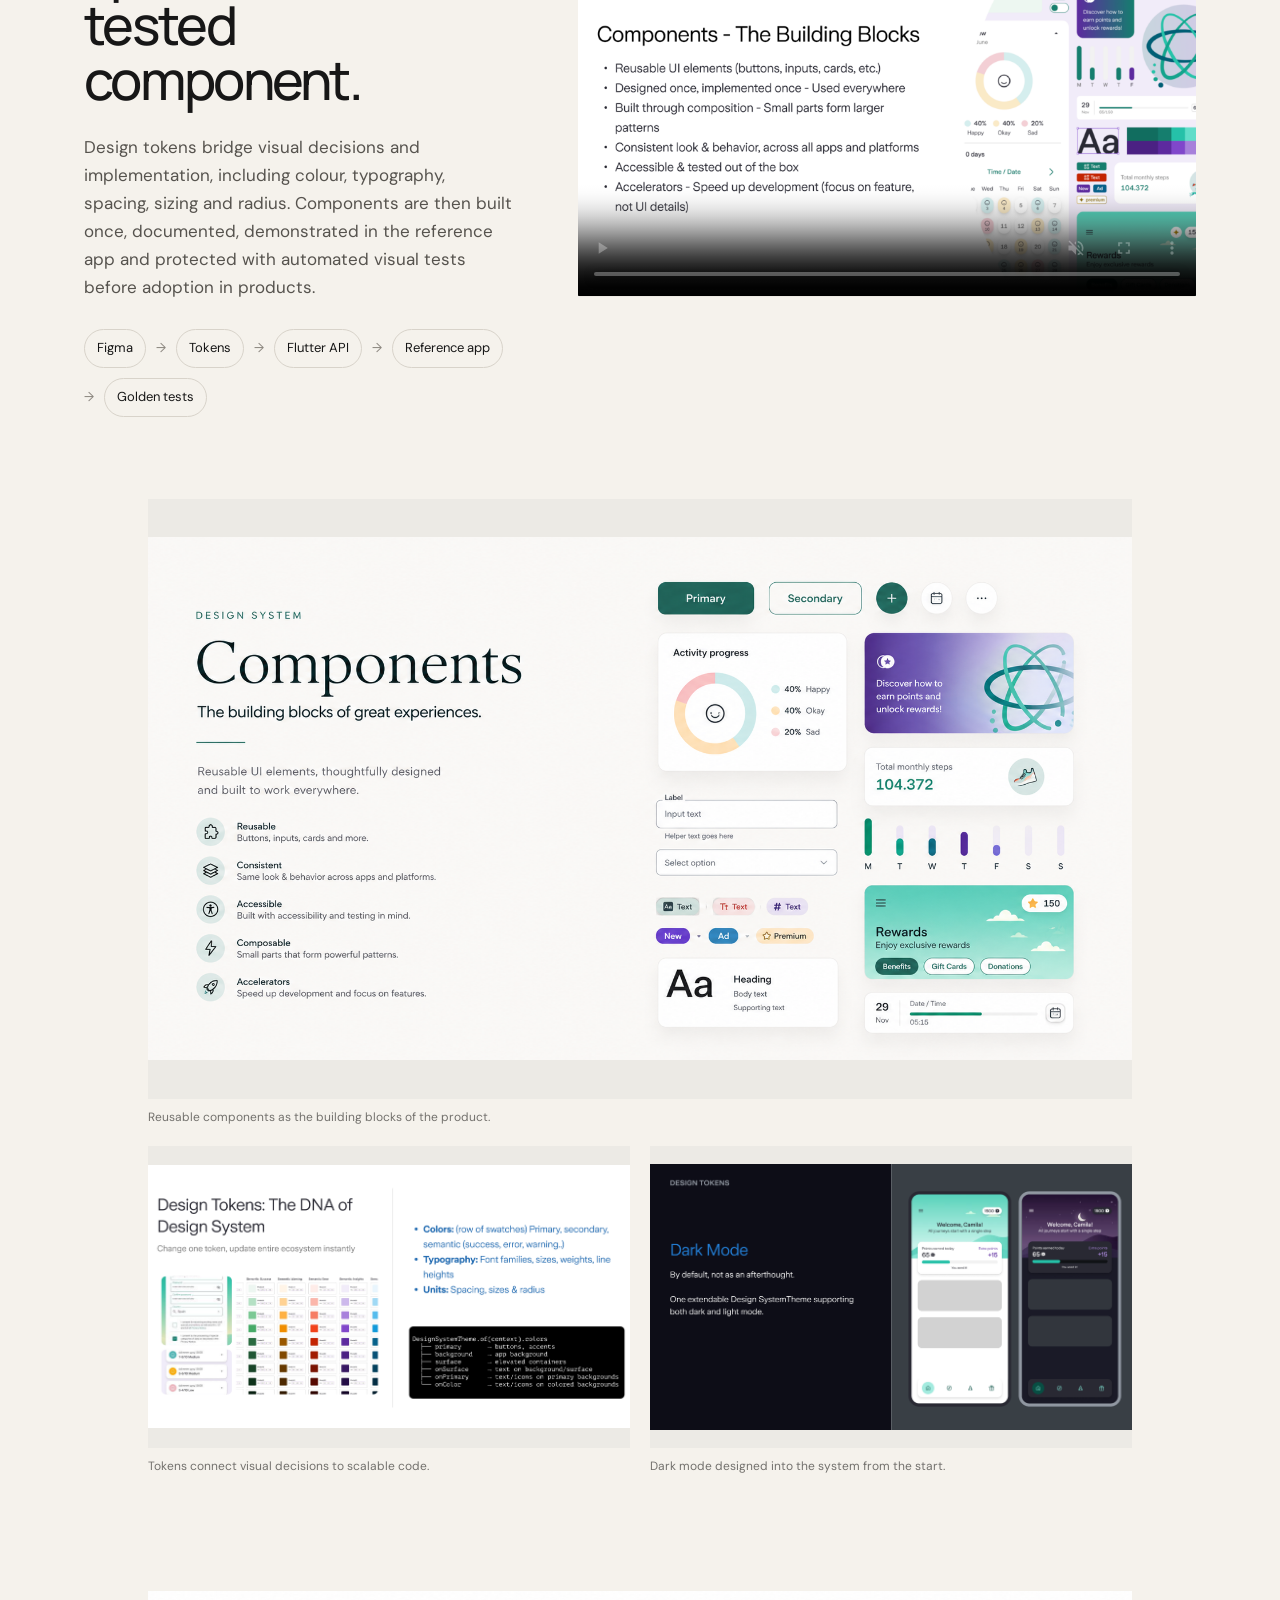
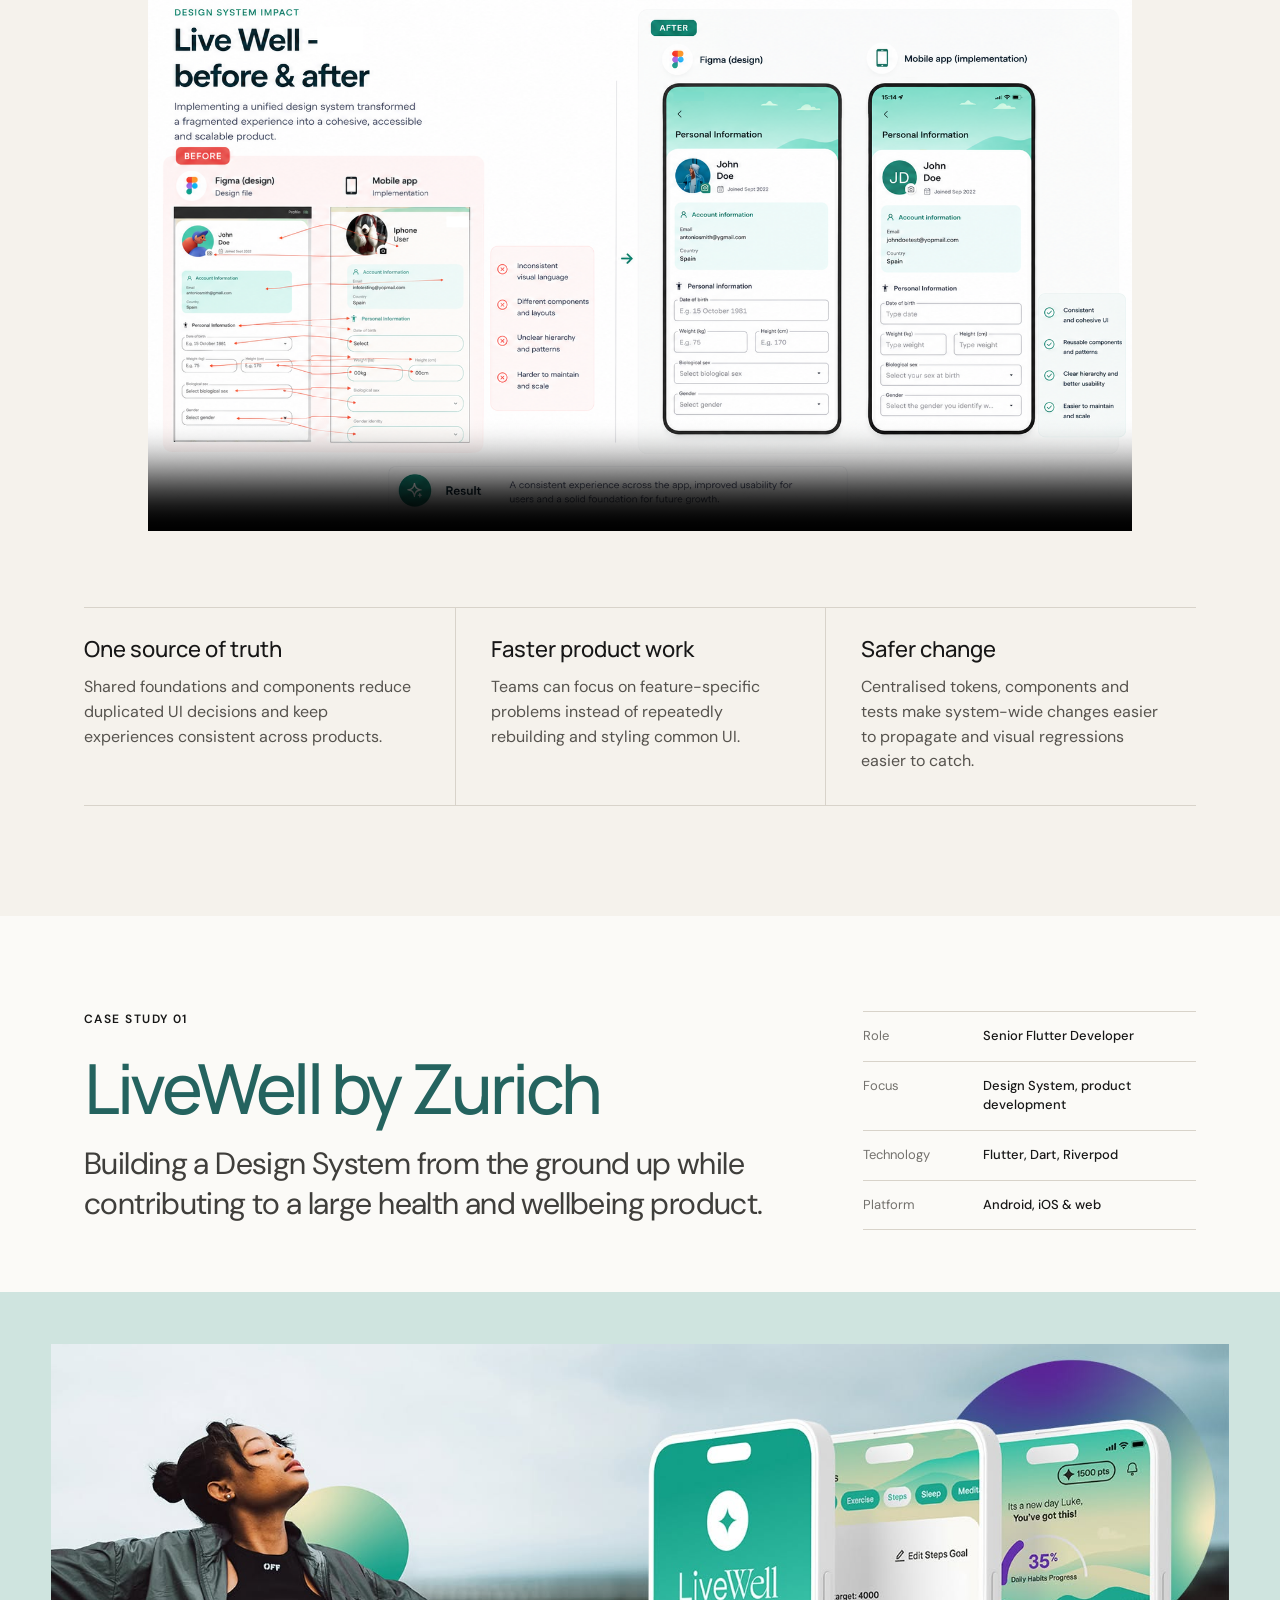
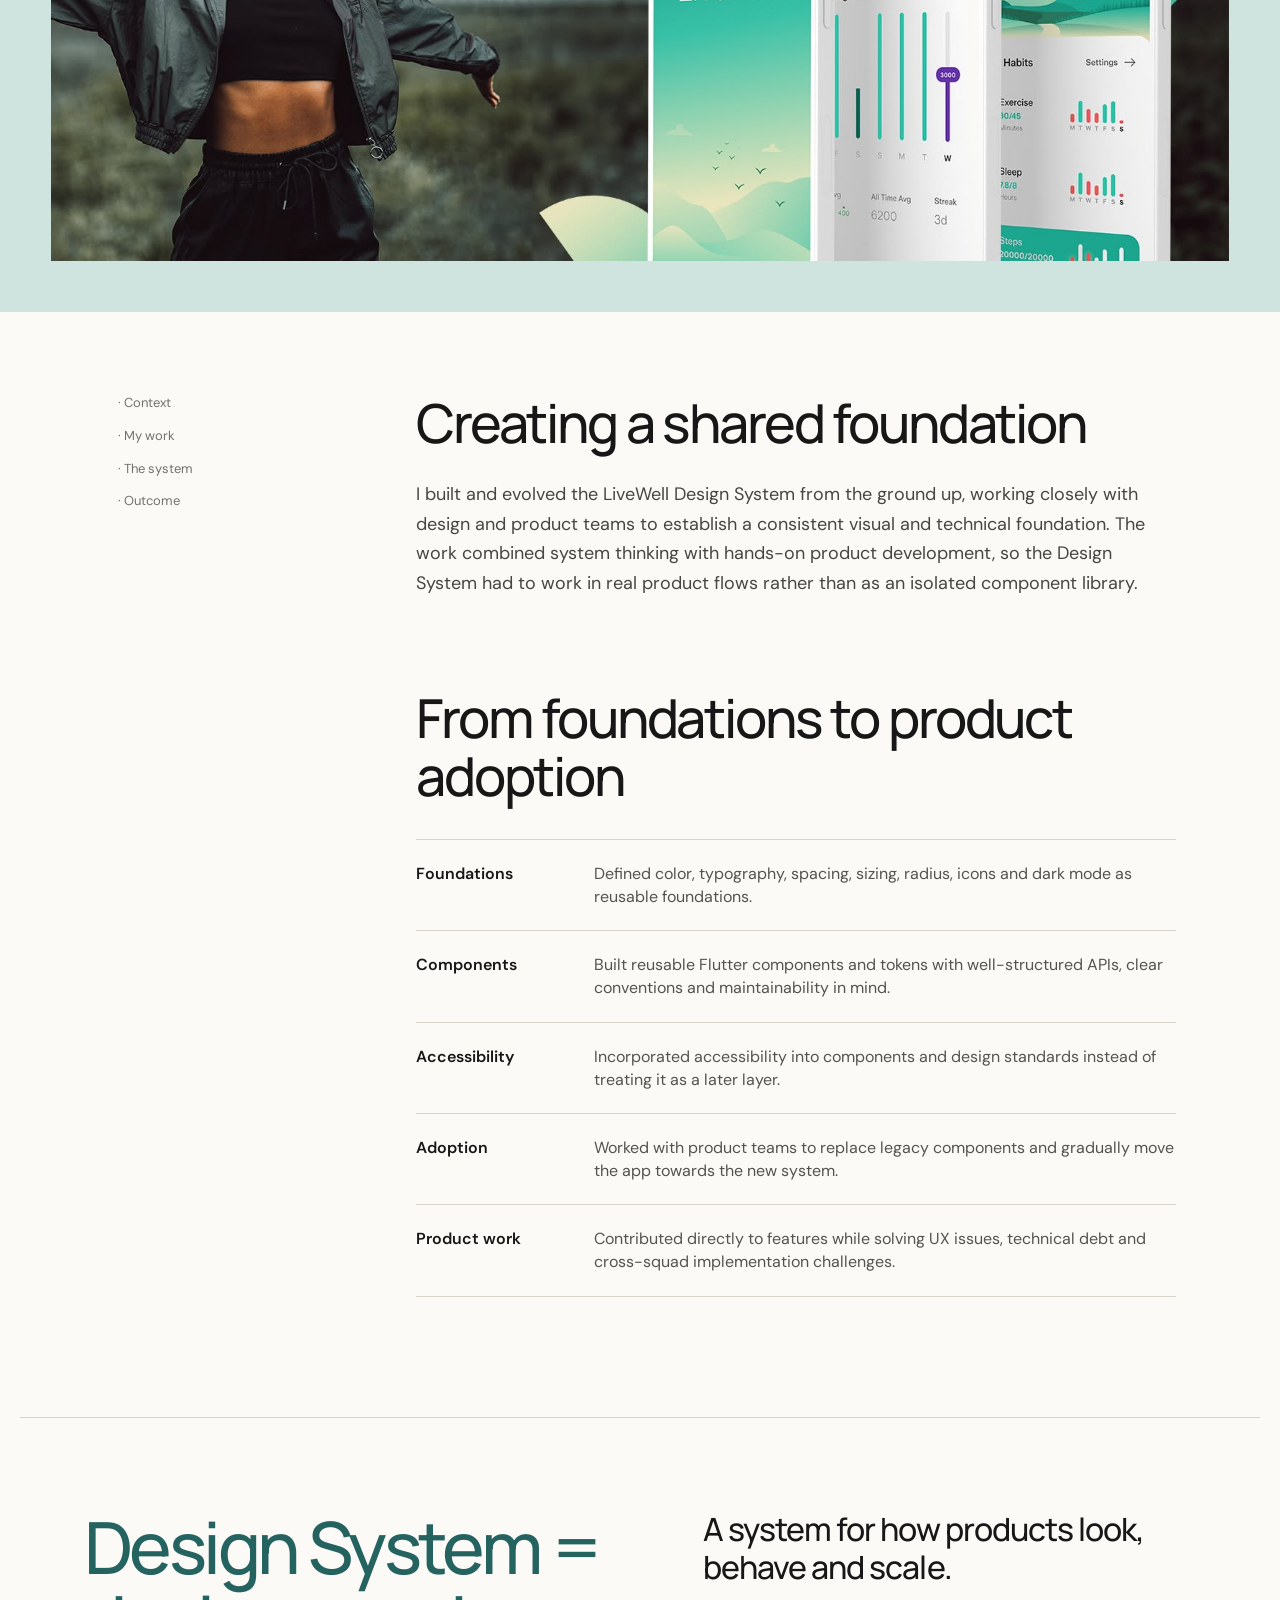
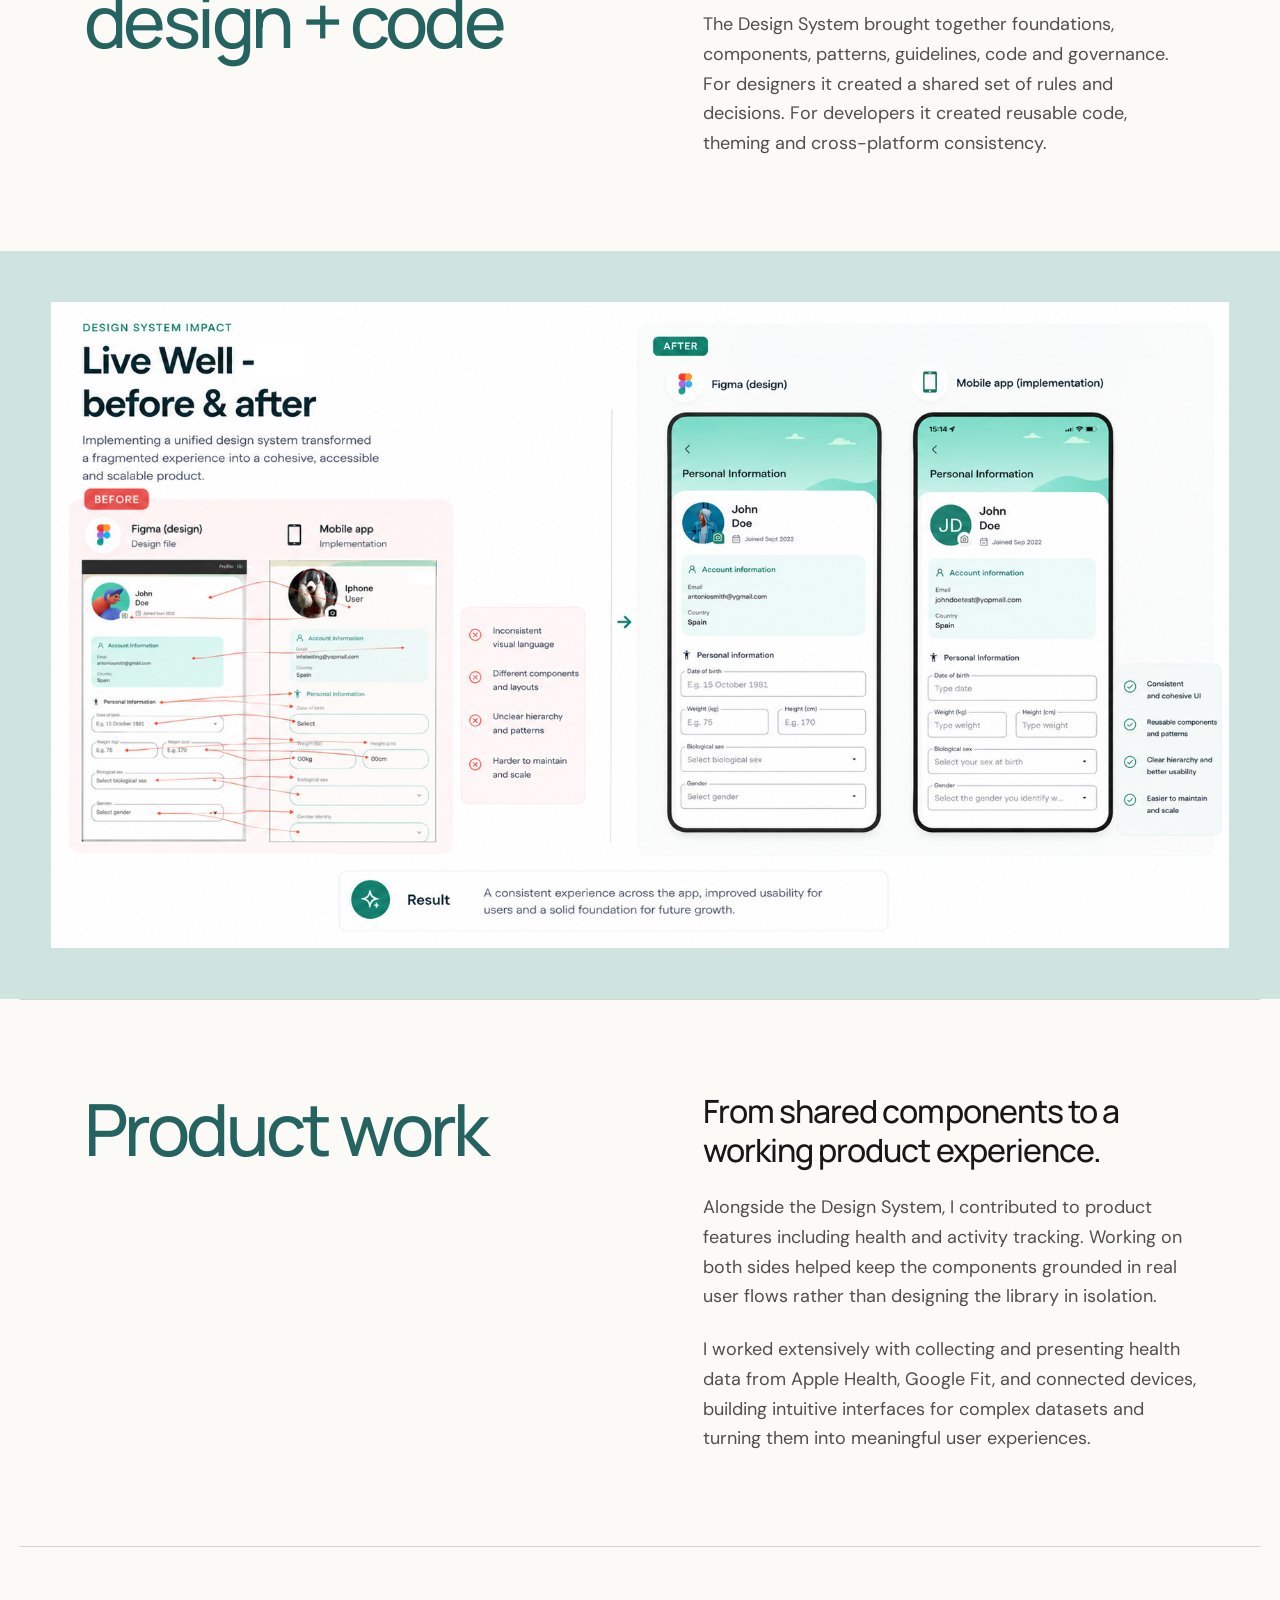
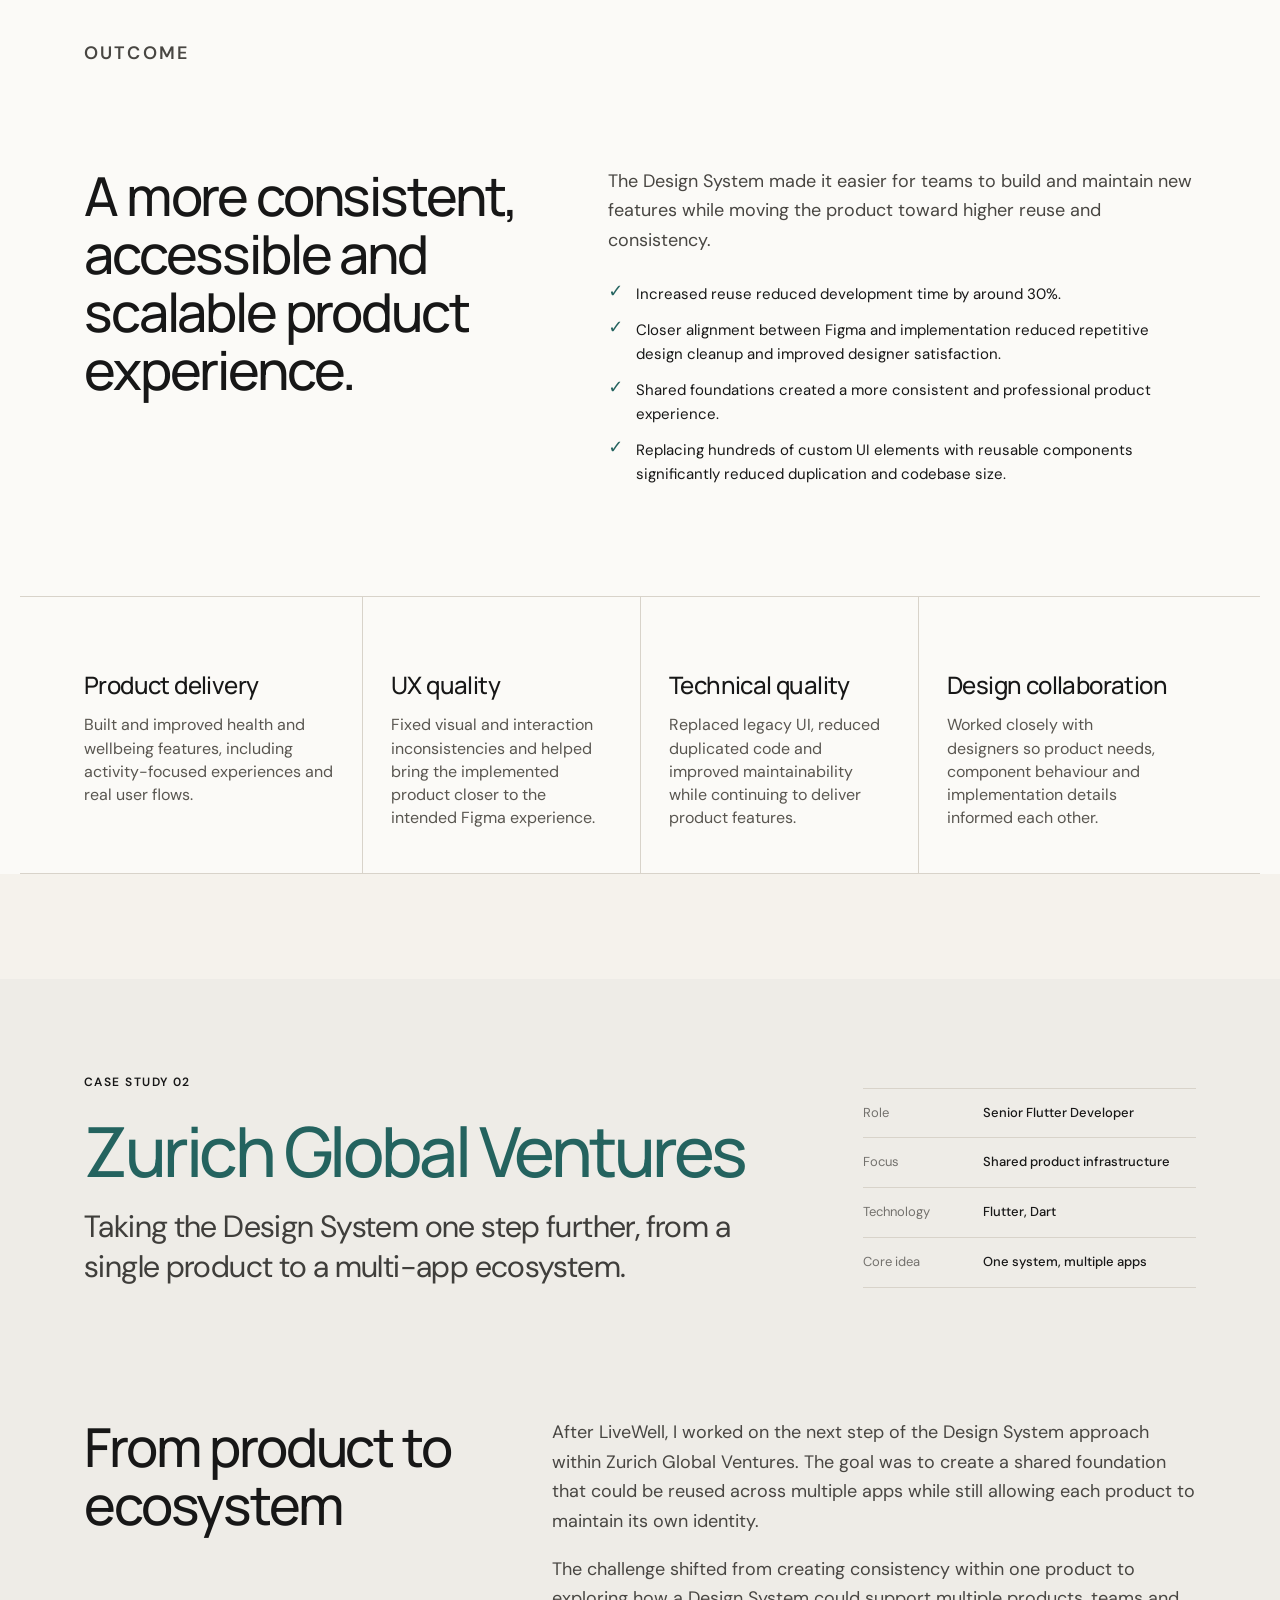
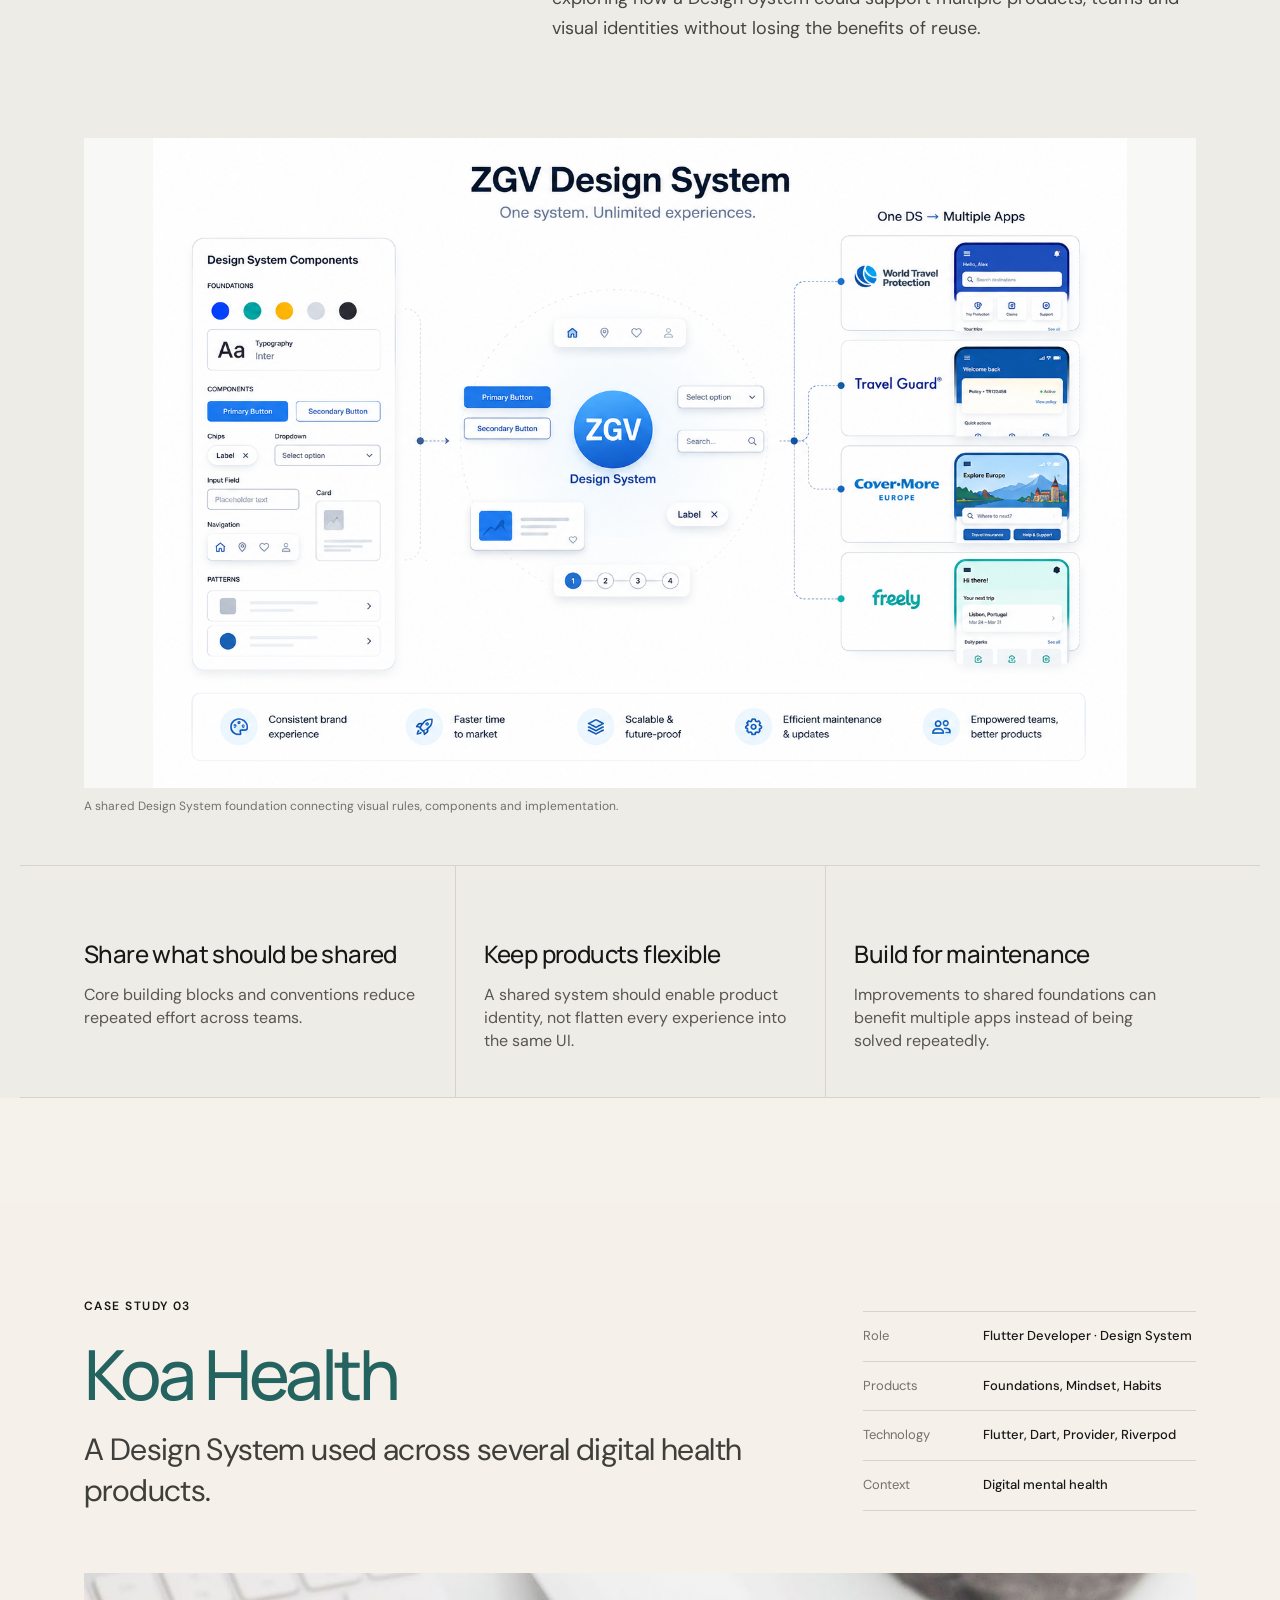
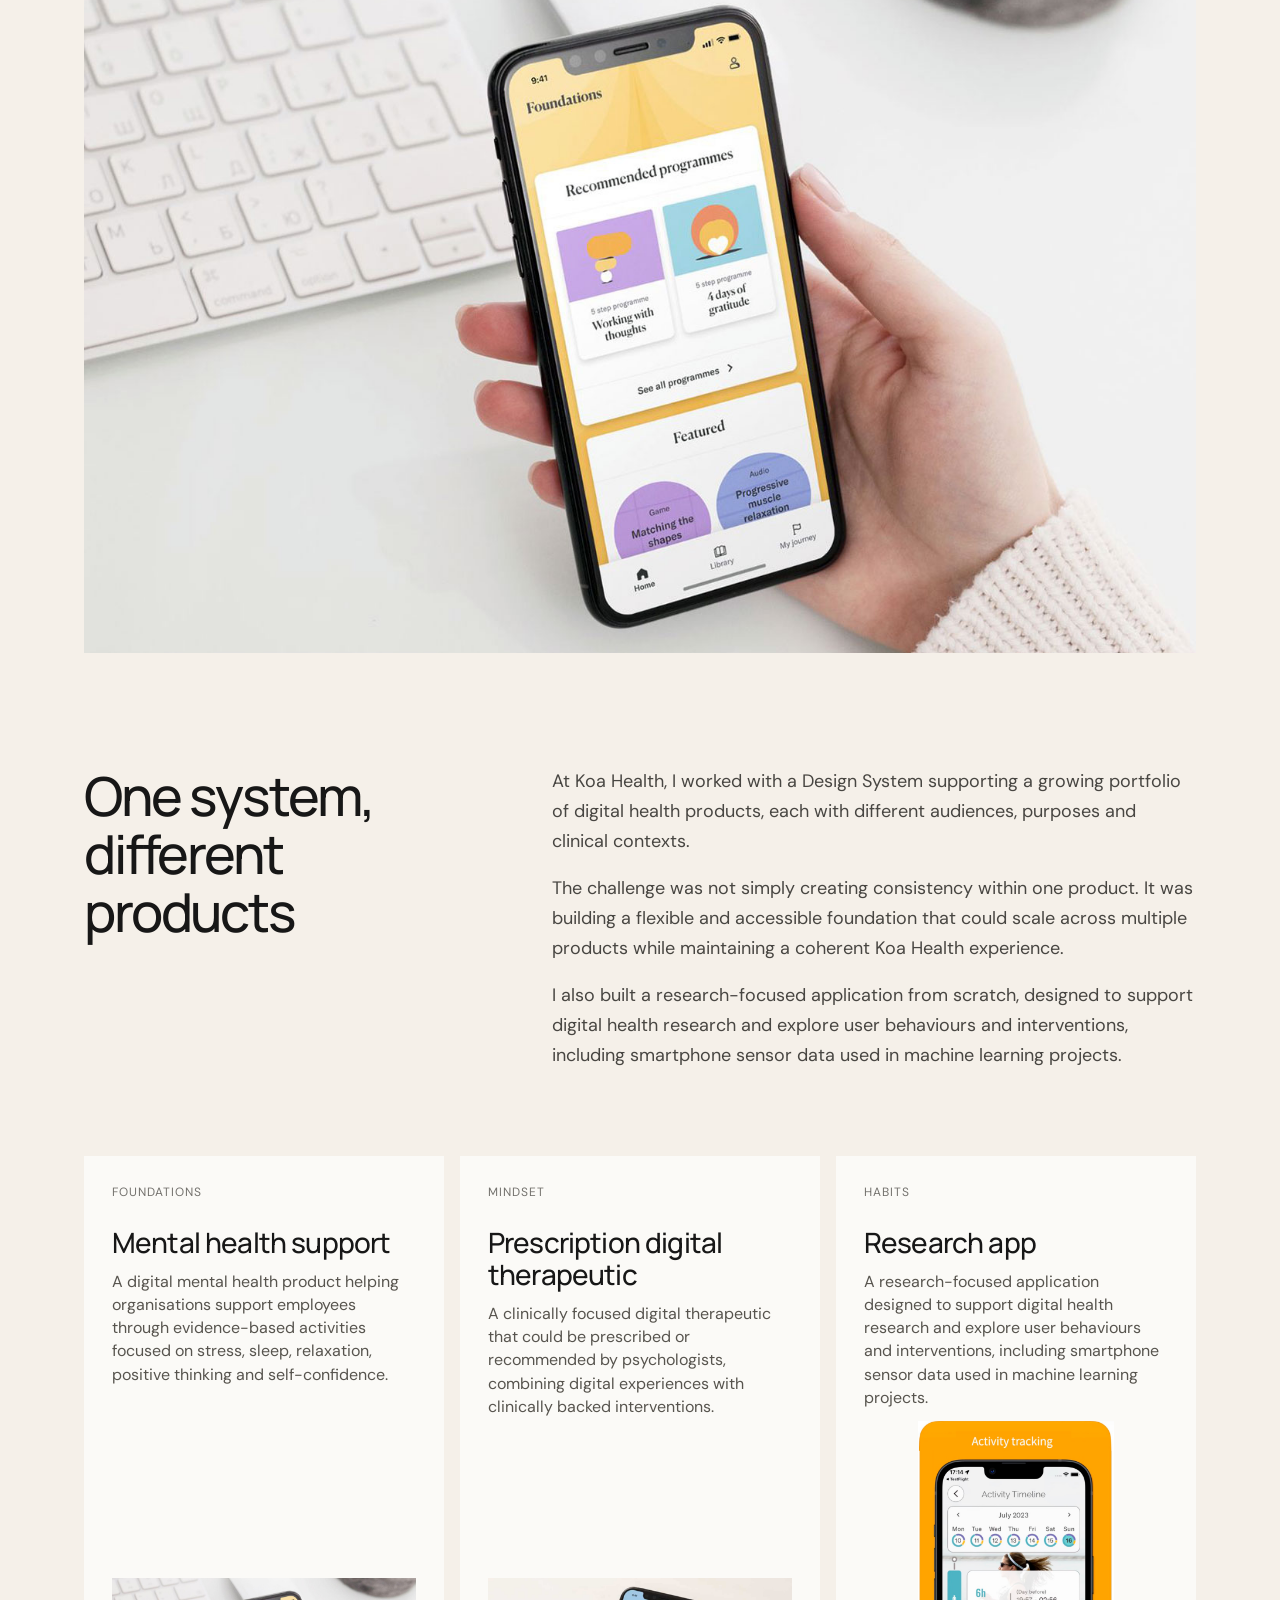
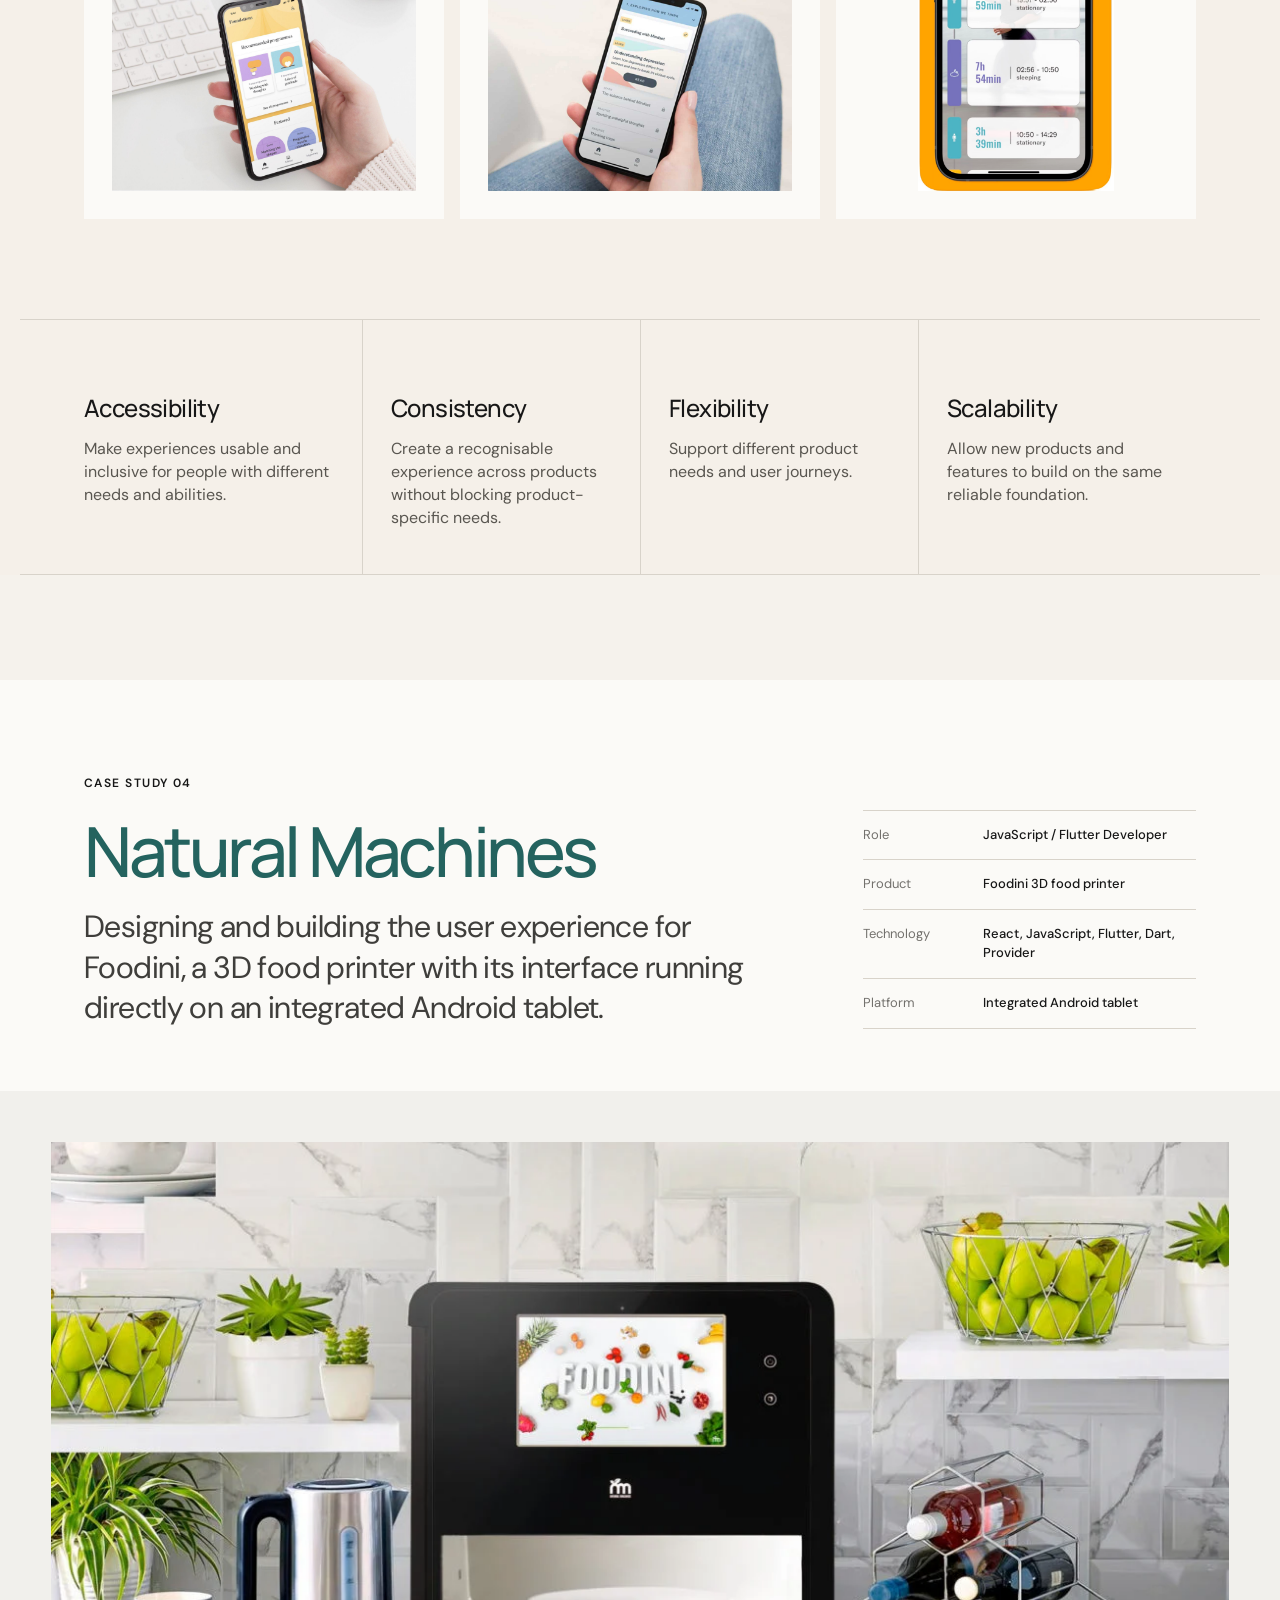
==== commit 8ebc0570: "adding readme.md" ====
--- a/index.html
+++ b/index.html
@@ -21,7 +21,7 @@
       <a href="#work">Work</a>
       <a href="#design-systems">Design Systems</a>
       <a href="#about">About</a>
-      <a href="#contact">Get in touch</a>
+      <a class="contact-link" href="#contact">Get in touch</a>
     </nav>
   </header>
 
--- a/styles.css
+++ b/styles.css
@@ -24,25 +24,45 @@
 img { display: block; width: 100%; }
 a { color: inherit; text-decoration: none; }
 
+
+/* Sticky site navigation */
 .site-header {
-  position: sticky;
+  position: fixed;
   top: 0;
-  z-index: 20;
+  left: 0;
+  right: 0;
+  width: 100%;
+  z-index: 1000;
+
   display: flex;
   align-items: center;
   justify-content: space-between;
   padding: 18px var(--pad);
-  background: color-mix(in srgb, var(--bg) 88%, transparent);
+
+  background: color-mix(in srgb, var(--bg) 94%, transparent);
   backdrop-filter: blur(16px);
-  border-bottom: 1px solid transparent;
-  transition: border-color .25s ease;
+  -webkit-backdrop-filter: blur(16px);
+
+  border-bottom: 1px solid var(--line);
+}
+
+@media (max-width: 600px) {
+  .site-header {
+    padding-top: 14px;
+    padding-bottom: 14px;
+  }
+
+  .site-header nav {
+    gap: 16px;
+    font-size: 13px;
+  }
 }
 .site-header.scrolled { border-color: var(--line); }
 .brand { font: 600 22px/1 "Manrope", sans-serif; letter-spacing: -0.05em; }
 .site-header nav { display: flex; gap: clamp(18px, 3vw, 44px); font-size: 14px; }
 .site-header nav a { opacity: .72; }
 .site-header nav a:hover { opacity: 1; }
-.contact-link { padding-bottom: 2px; border-bottom: 1px solid currentColor; }
+.contact-link { padding-bottom: 2px; }
 
 .section-shell { max-width: var(--max); margin: 0 auto; padding-left: var(--pad); padding-right: var(--pad); }
 
@@ -227,7 +247,6 @@
 }
 
 @media (max-width: 600px) {
-  .site-header nav a:not(.contact-link) { display: none; }
   .hero { min-height: auto; padding-top: 90px; }
   .display { font-size: clamp(46px, 15vw, 70px); }
   .hero-gallery { display: block; padding: 8px; }
@@ -249,6 +268,26 @@
   .product-cards img { height: auto; max-height: 480px; }
   .experience-row { grid-template-columns: 1fr; gap: 7px; }
   .site-footer { grid-template-columns: 1fr; }
+
+   .site-header {
+    padding: 14px var(--pad);
+  }
+
+  .site-header nav {
+    display: flex;
+    gap: 14px;
+    font-size: 12px;
+    align-items: center;
+  }
+
+  .site-header nav a {
+    display: block;
+    white-space: nowrap;
+  }
+
+  body {
+    padding-top: 51px;
+  }
 }
 
 /* Natural Machines */
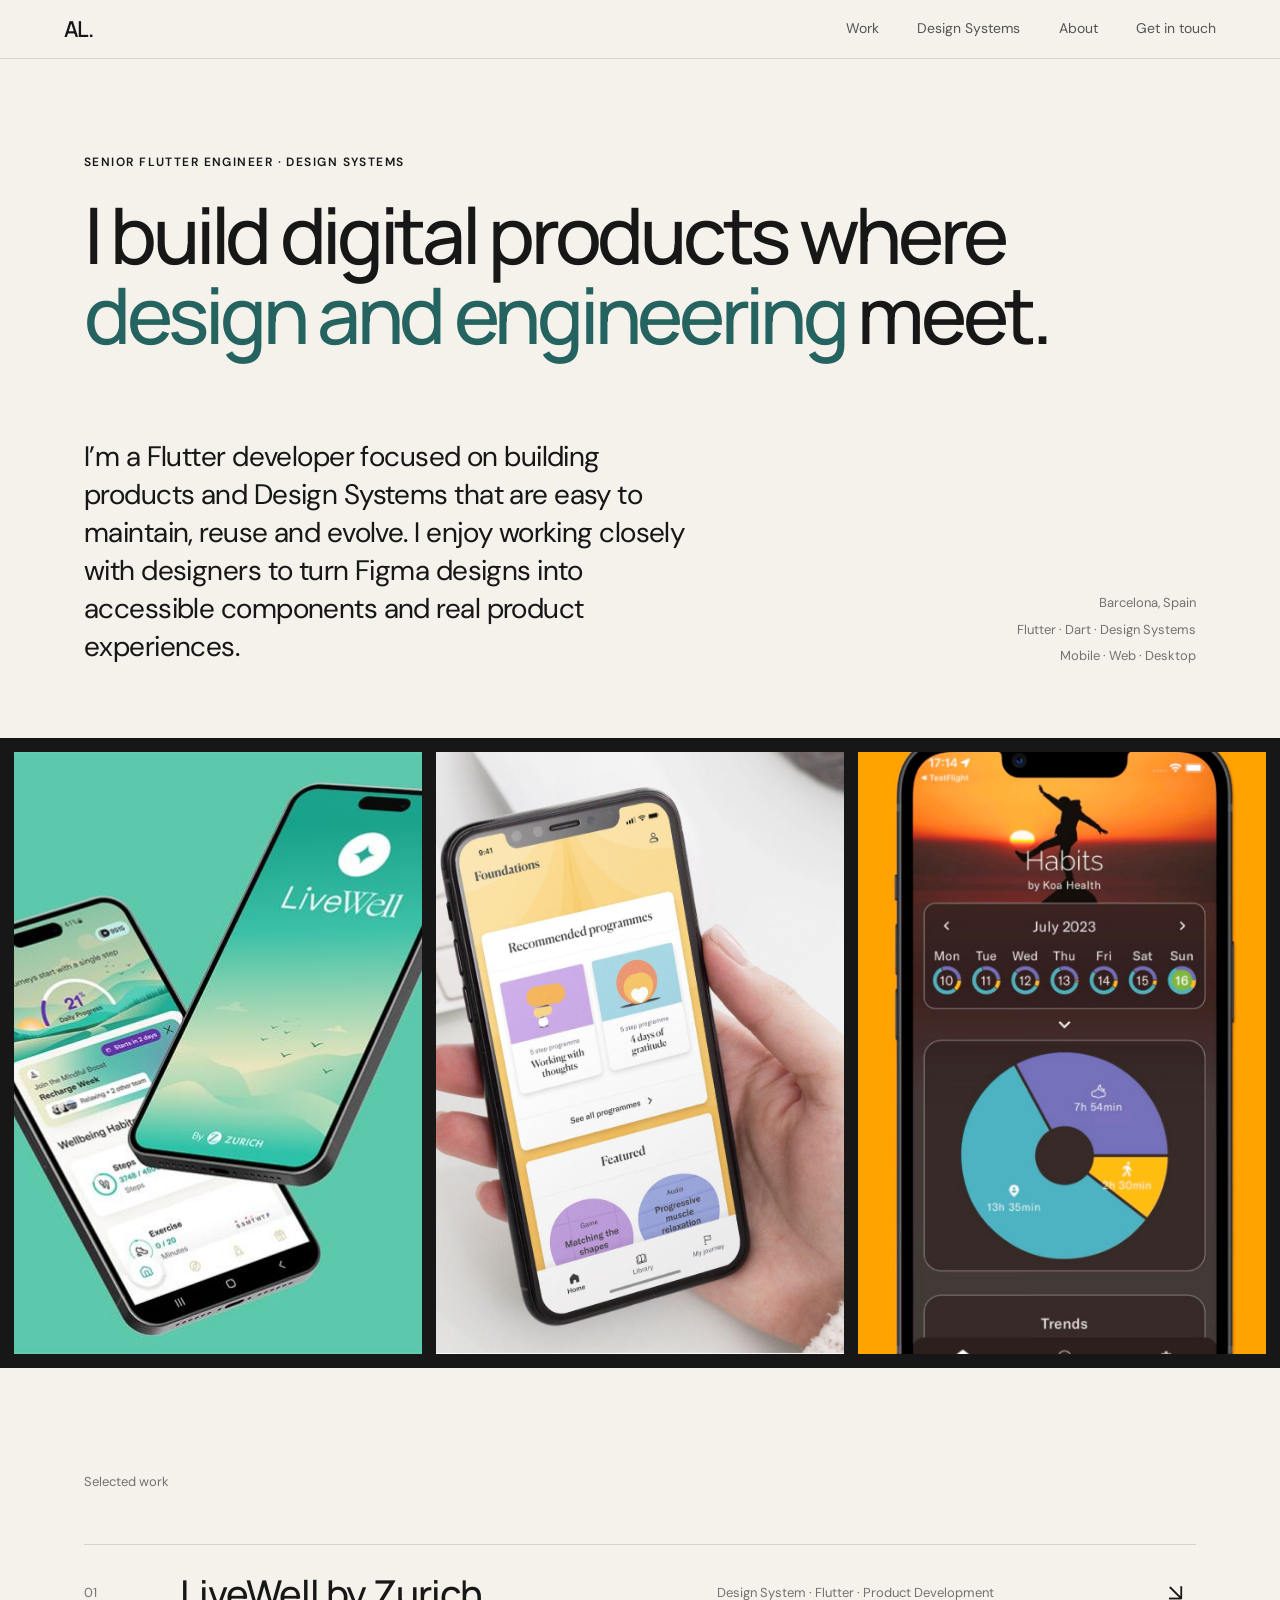
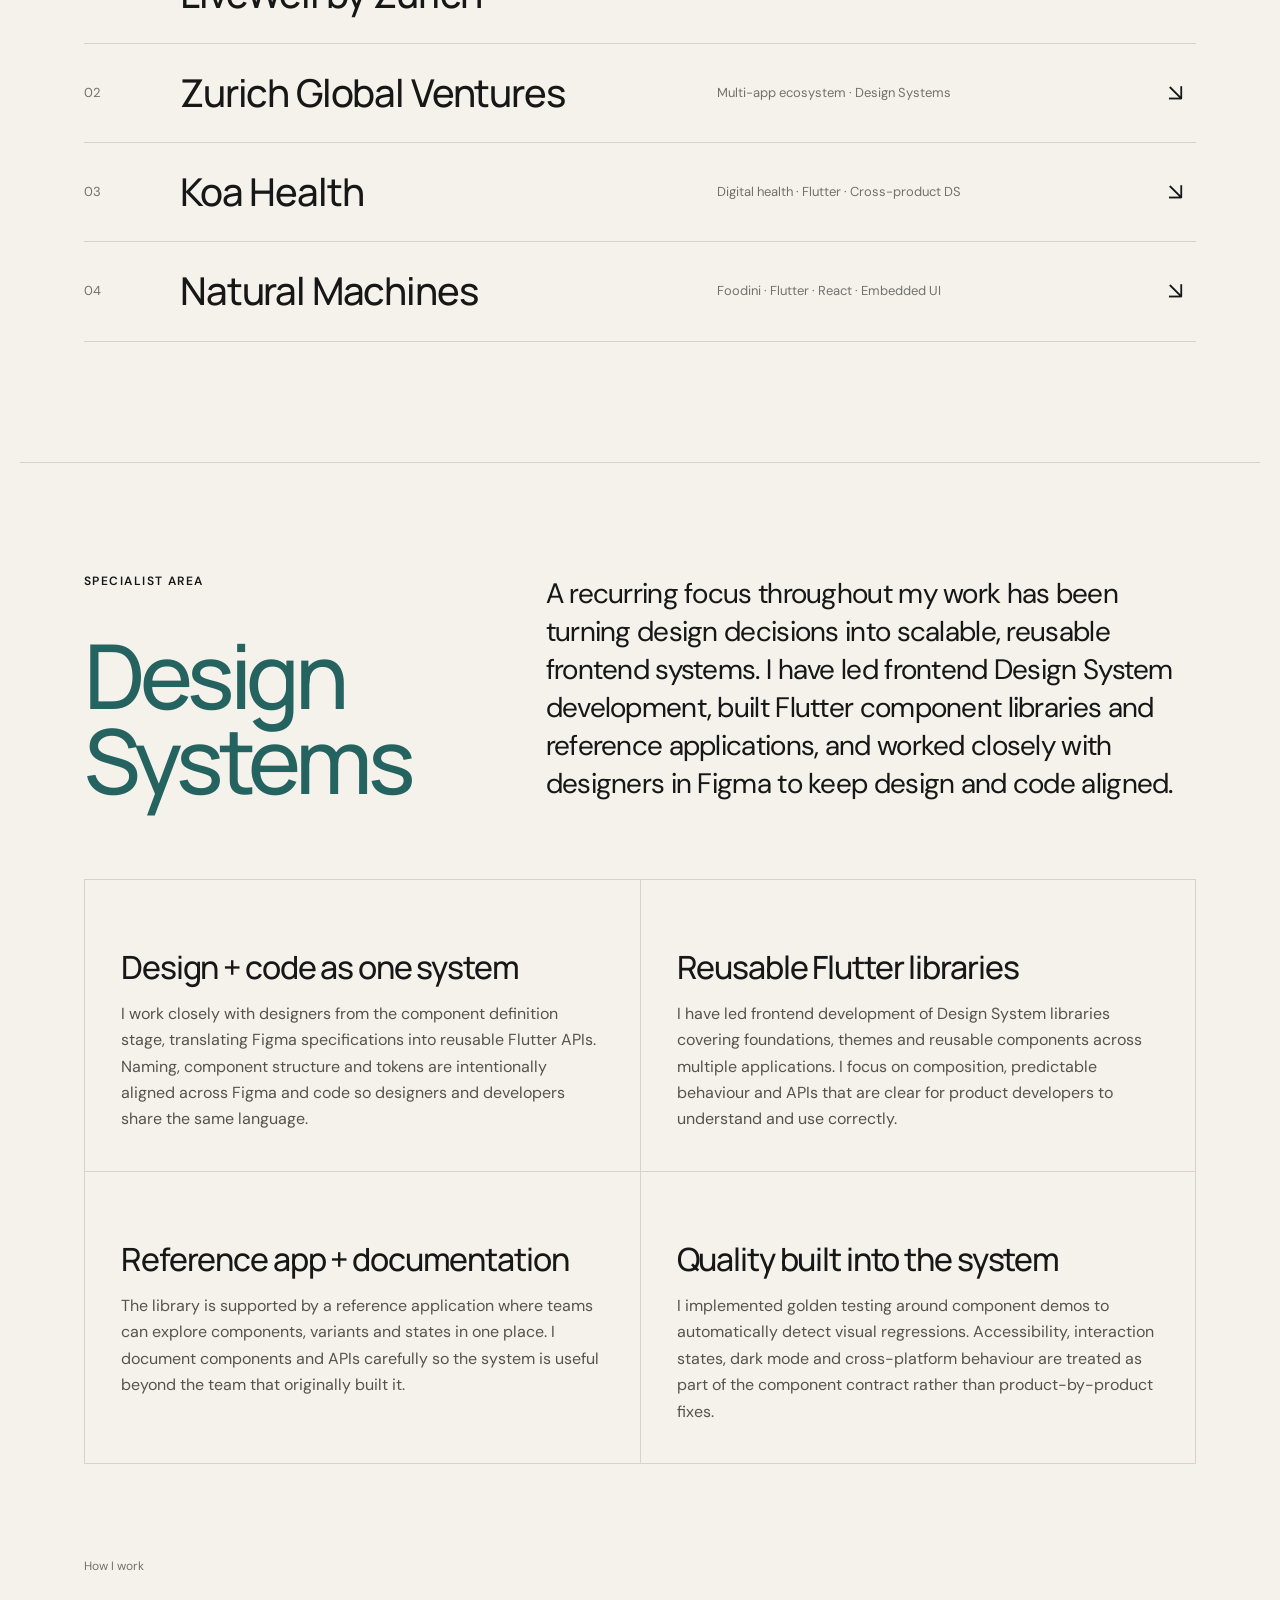
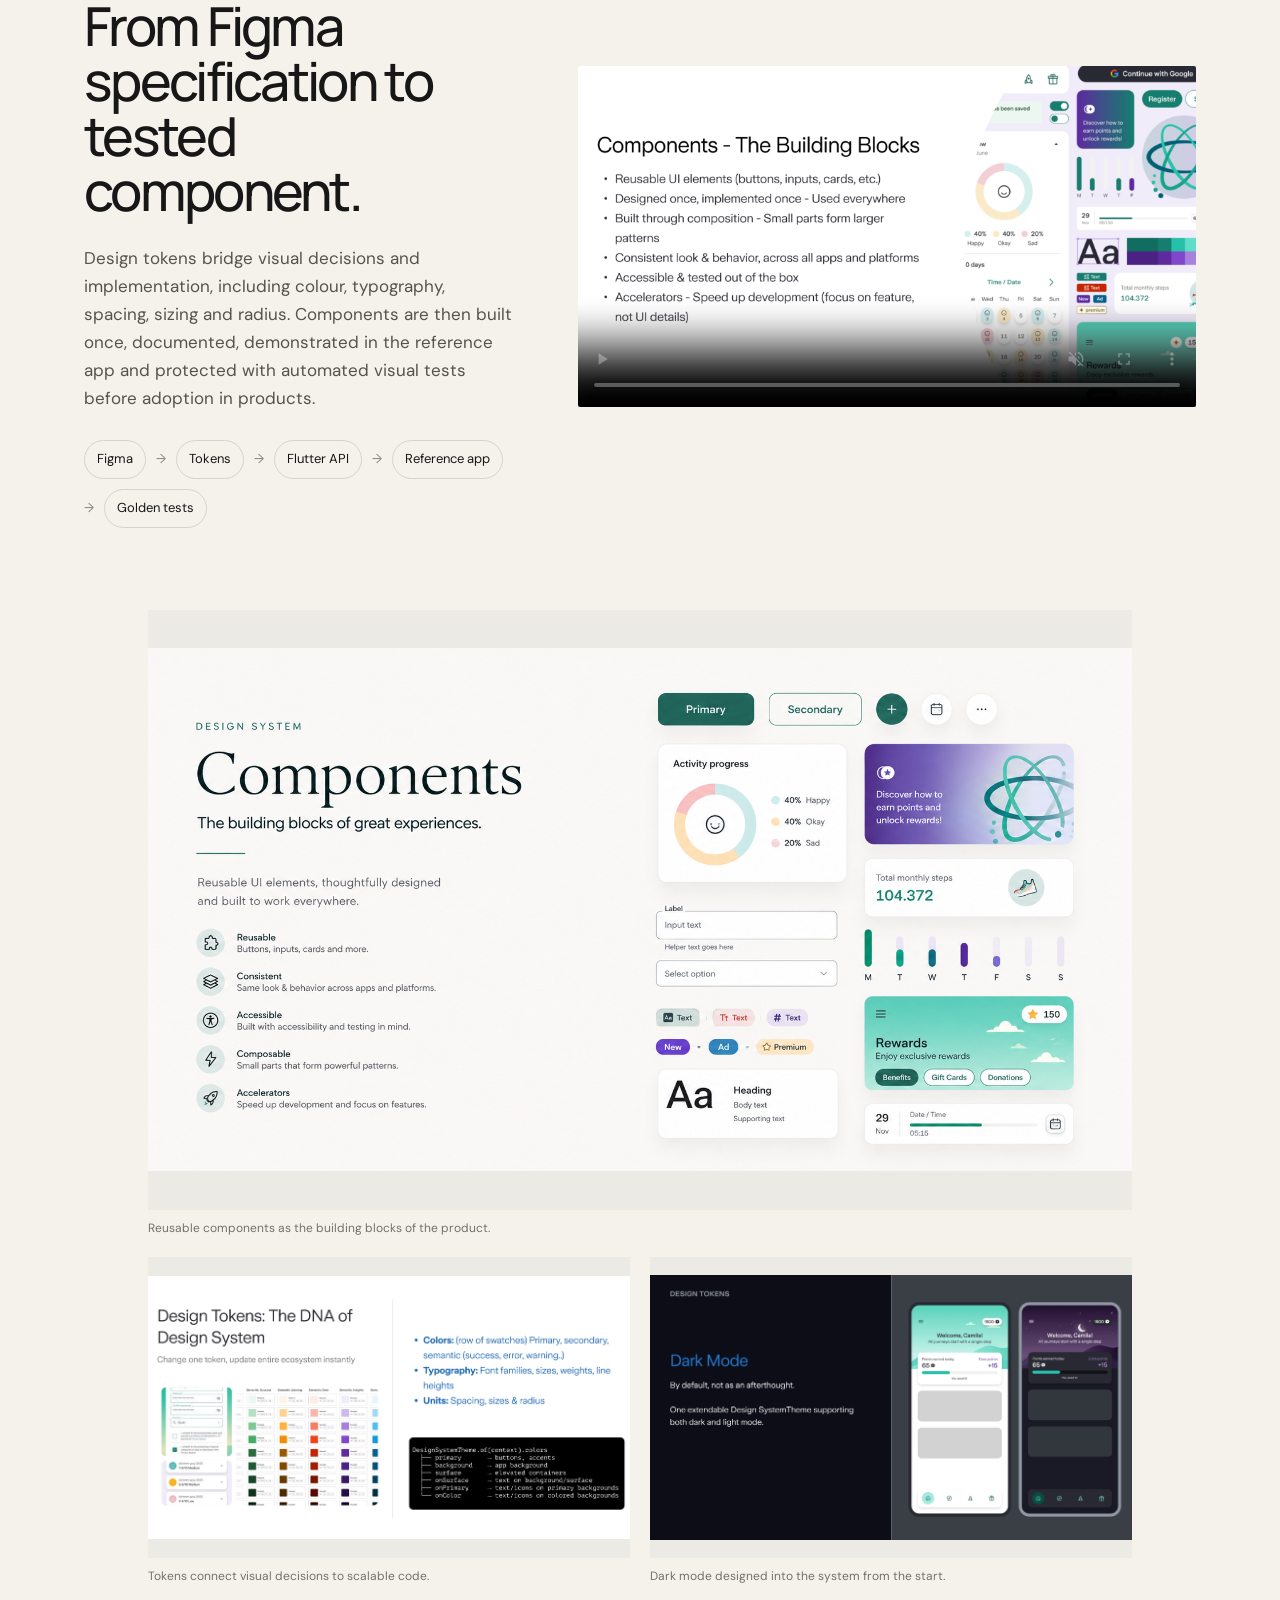
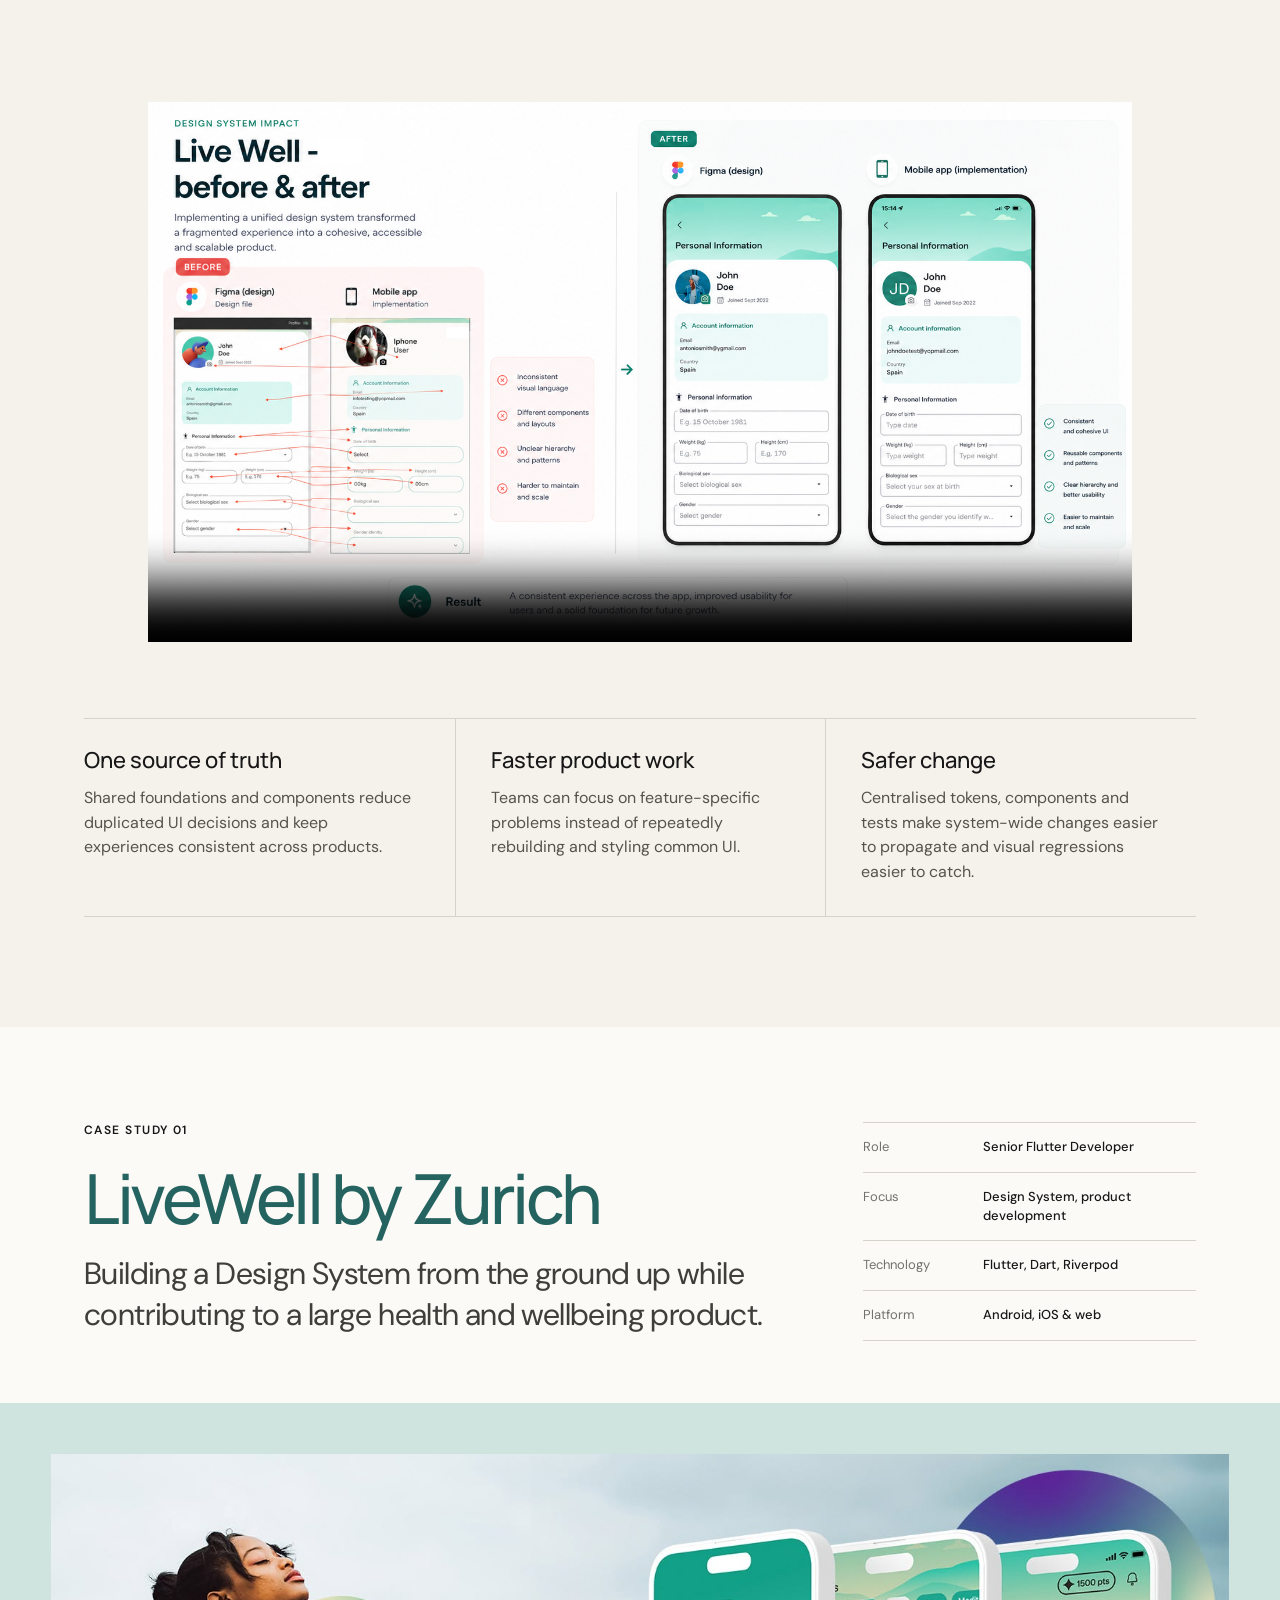
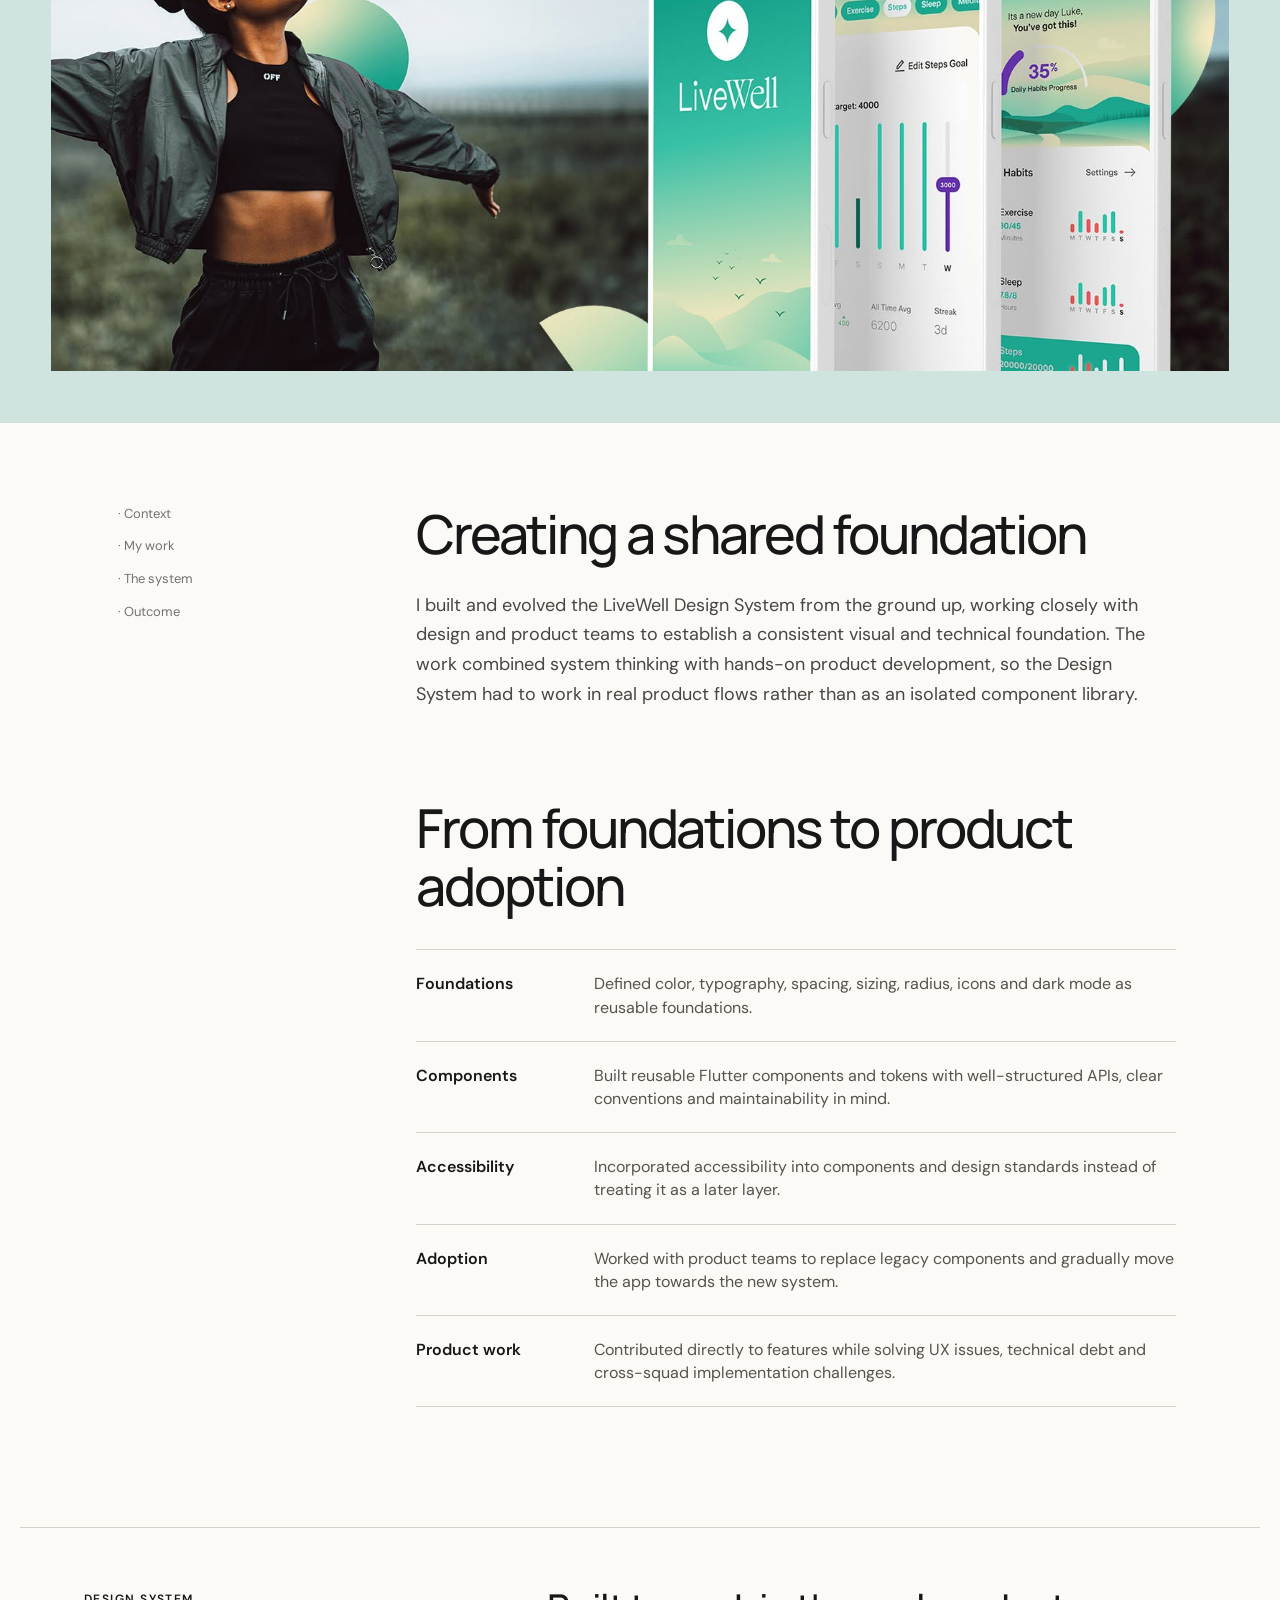
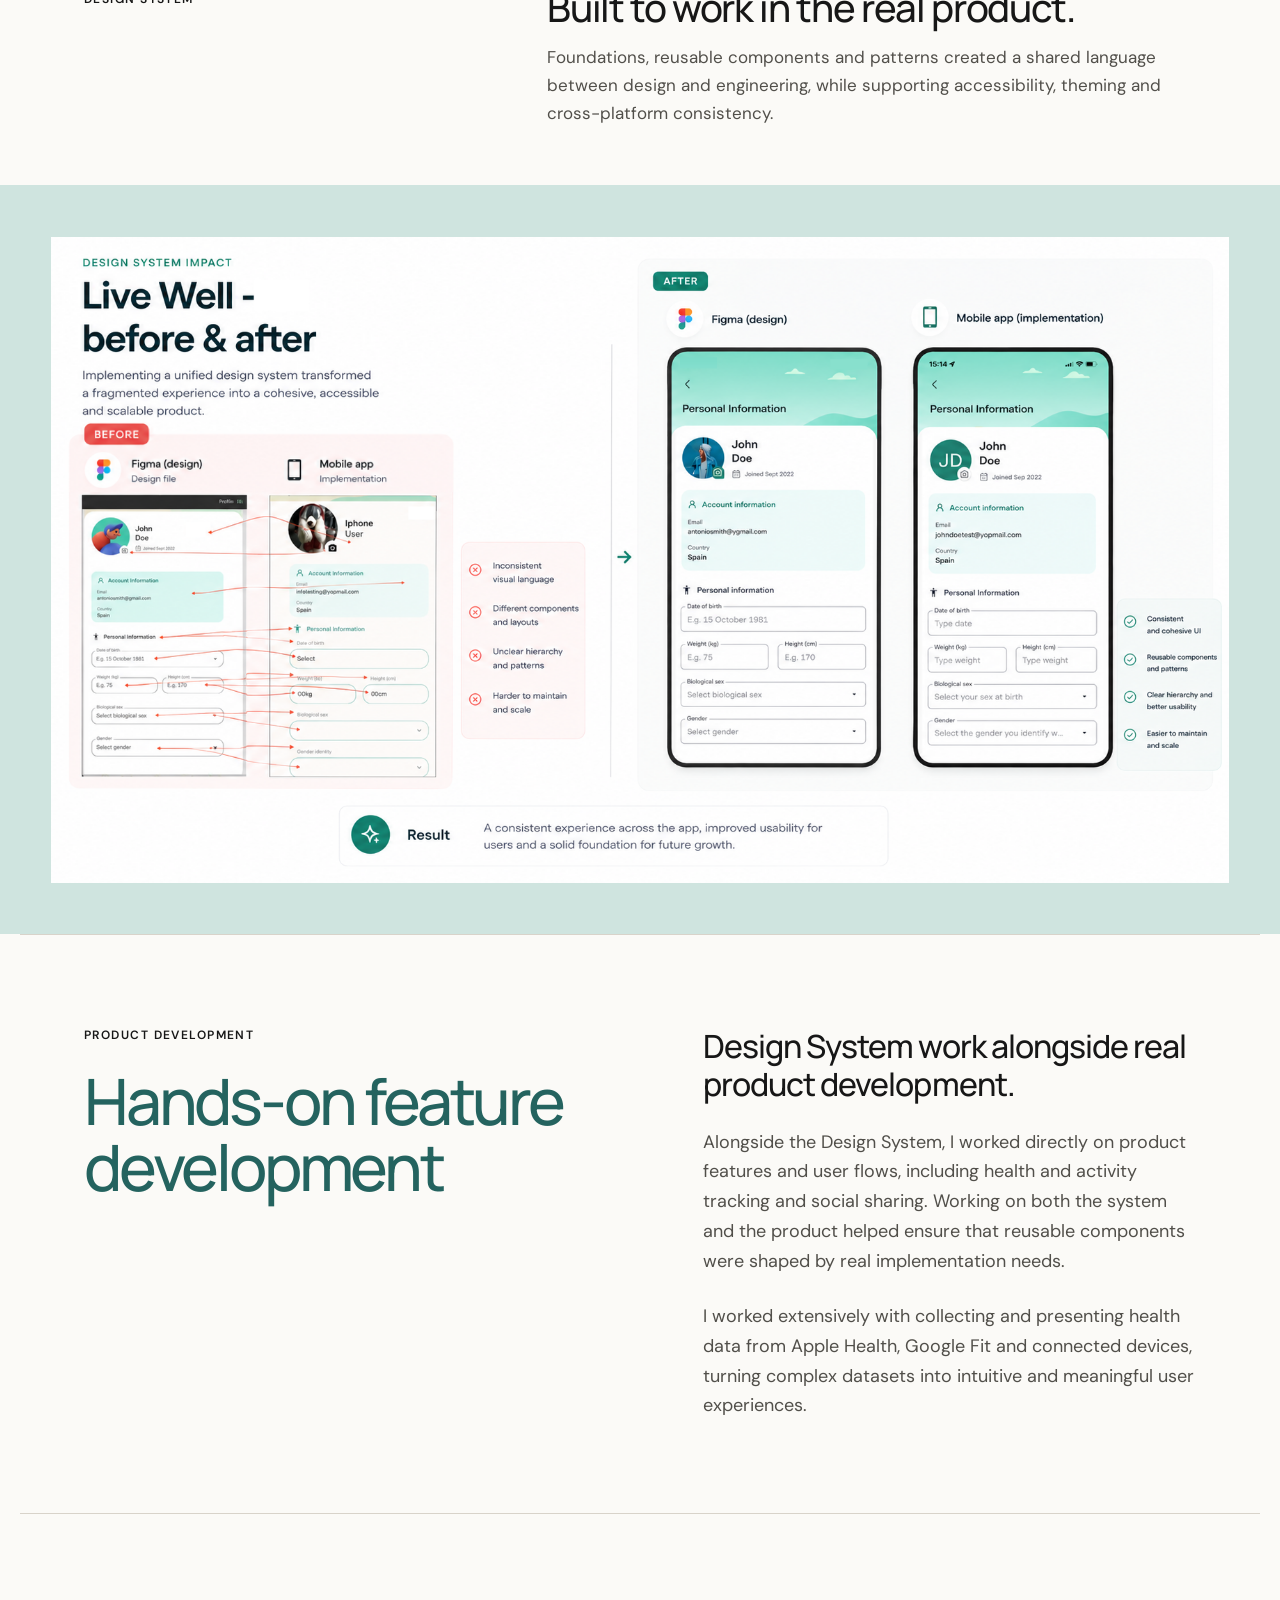
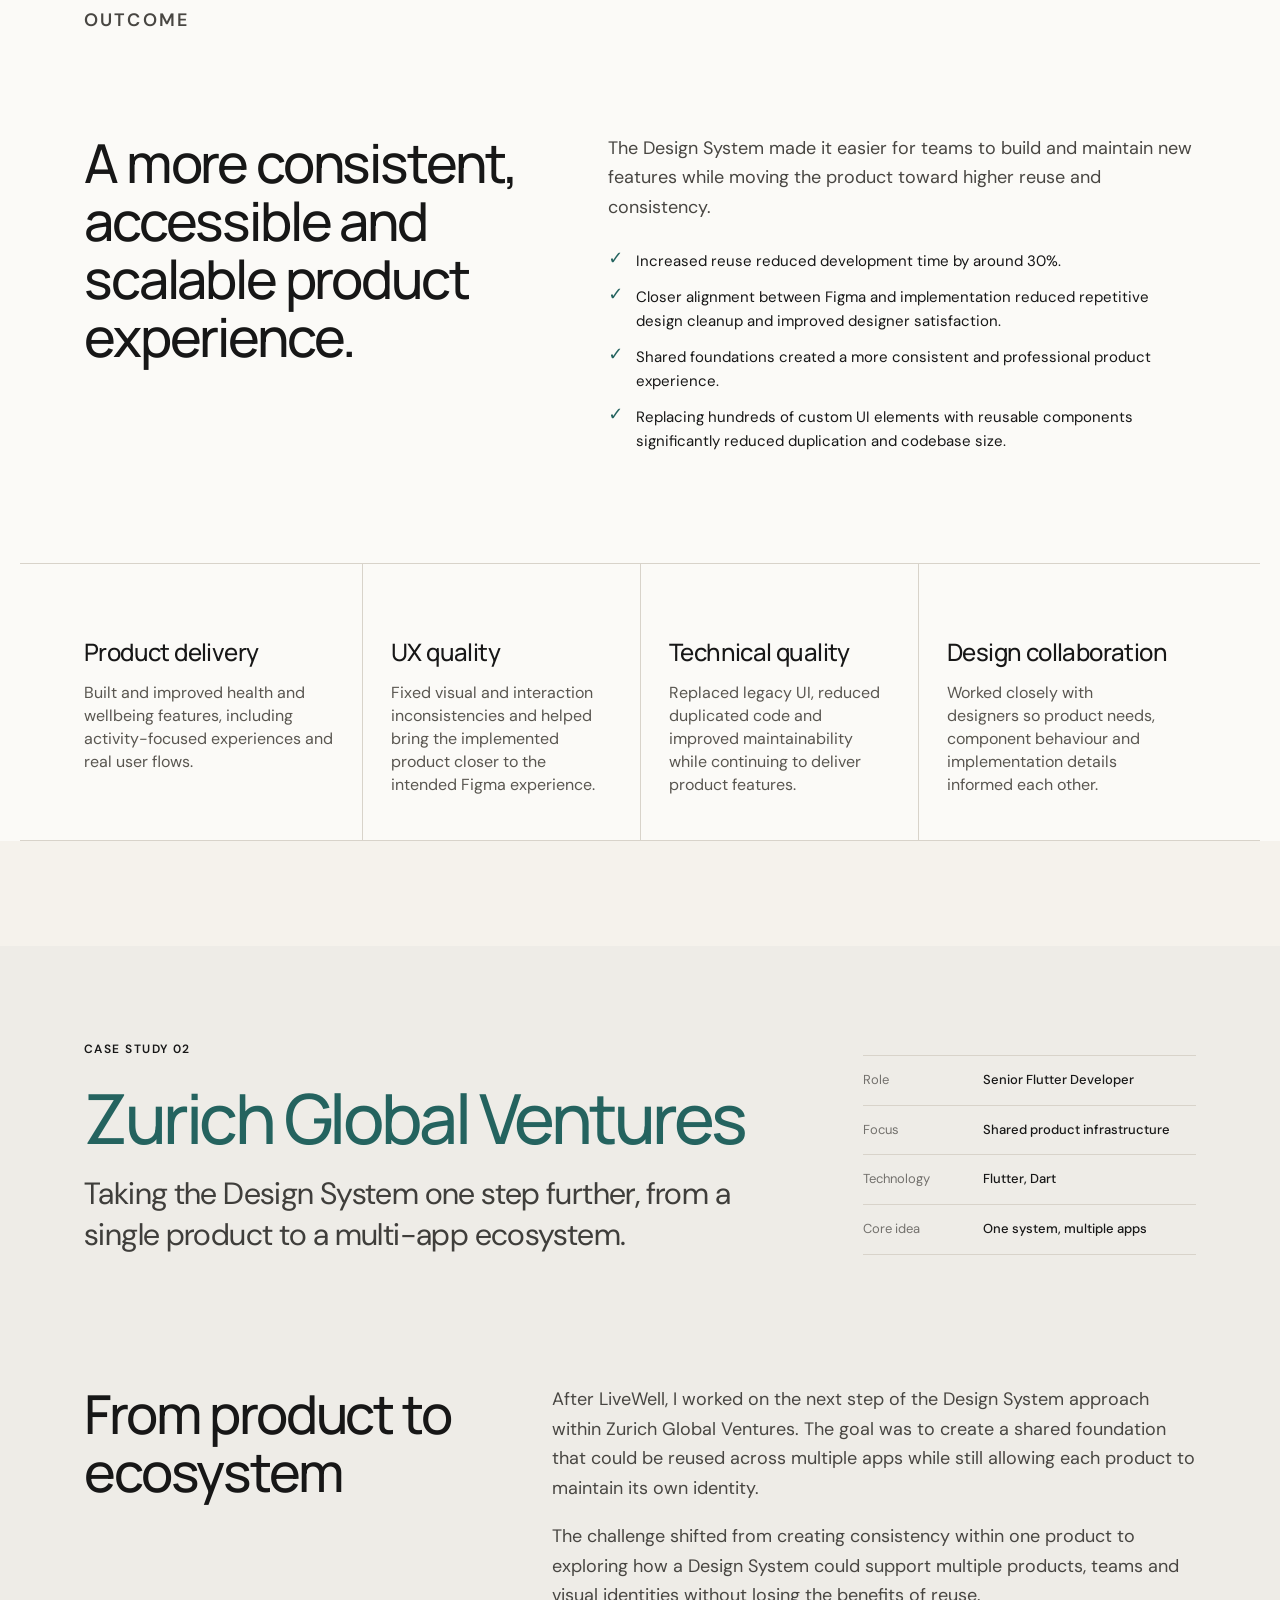
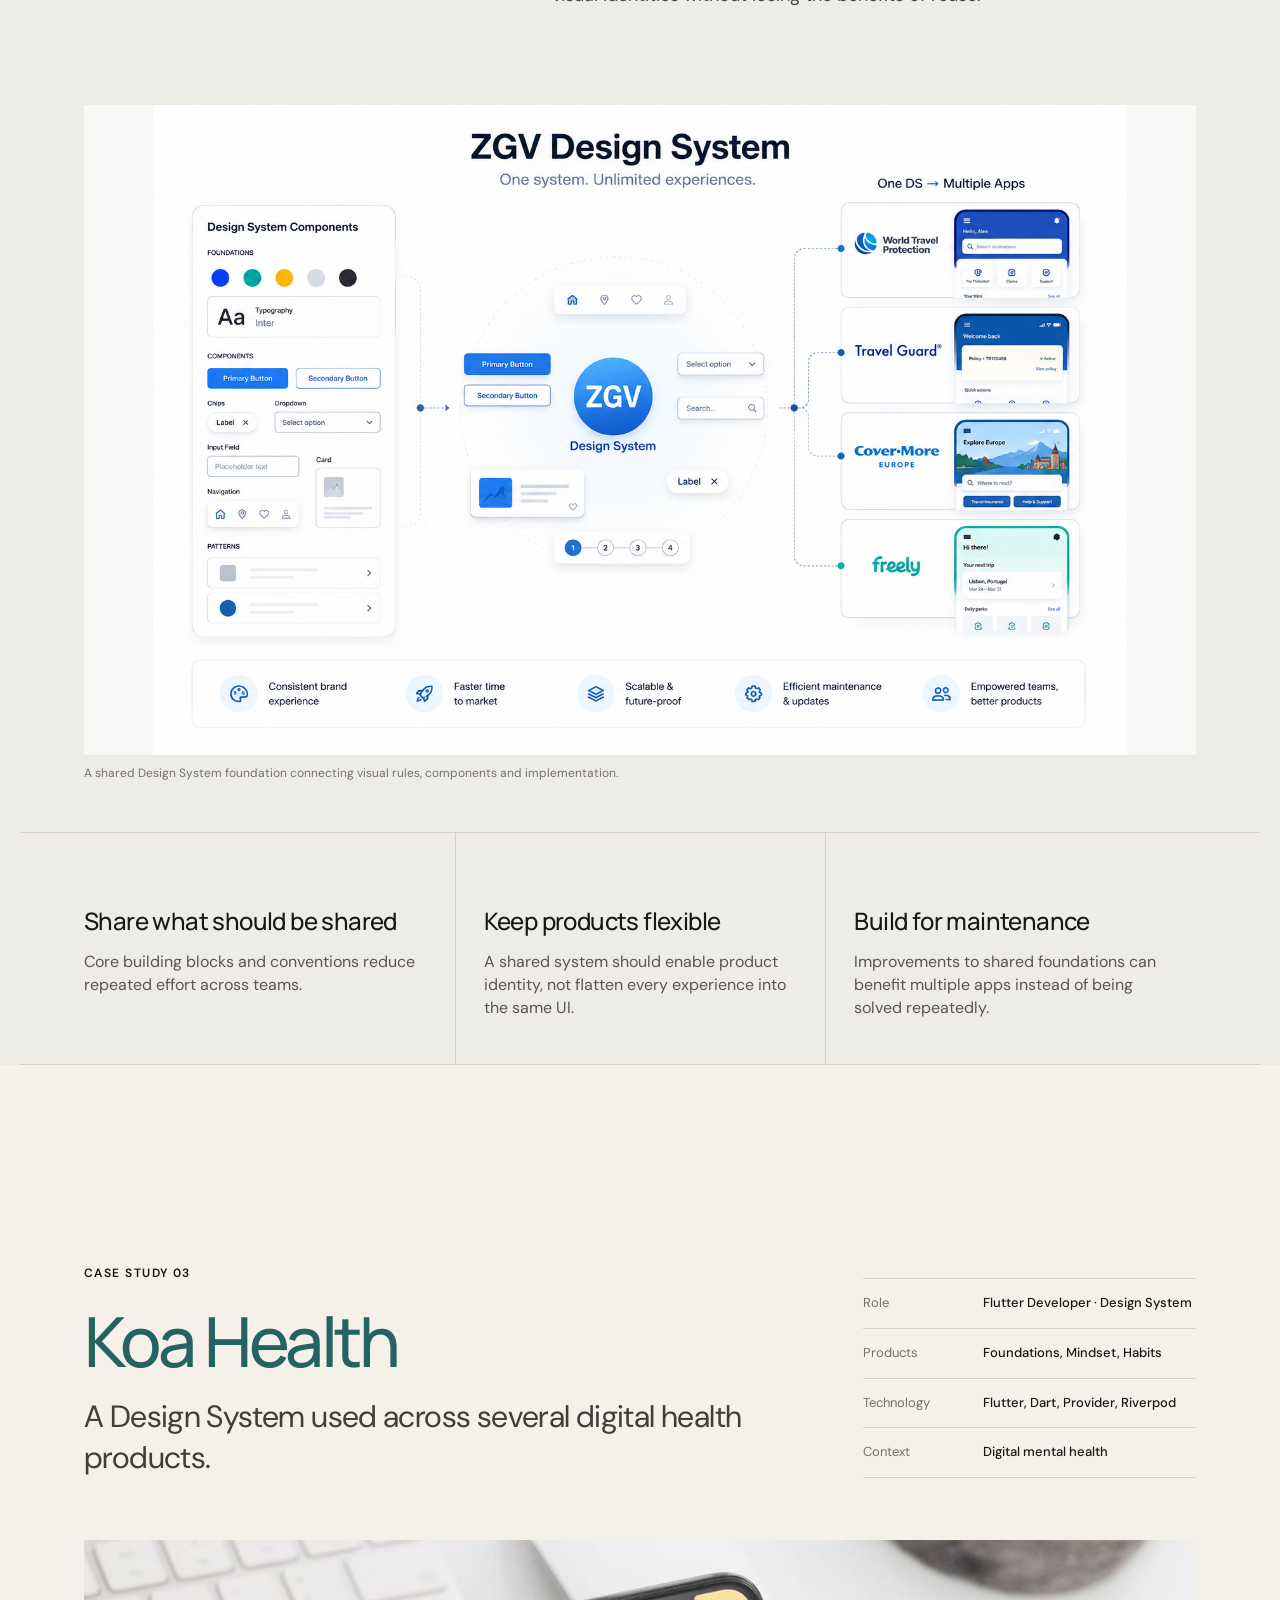
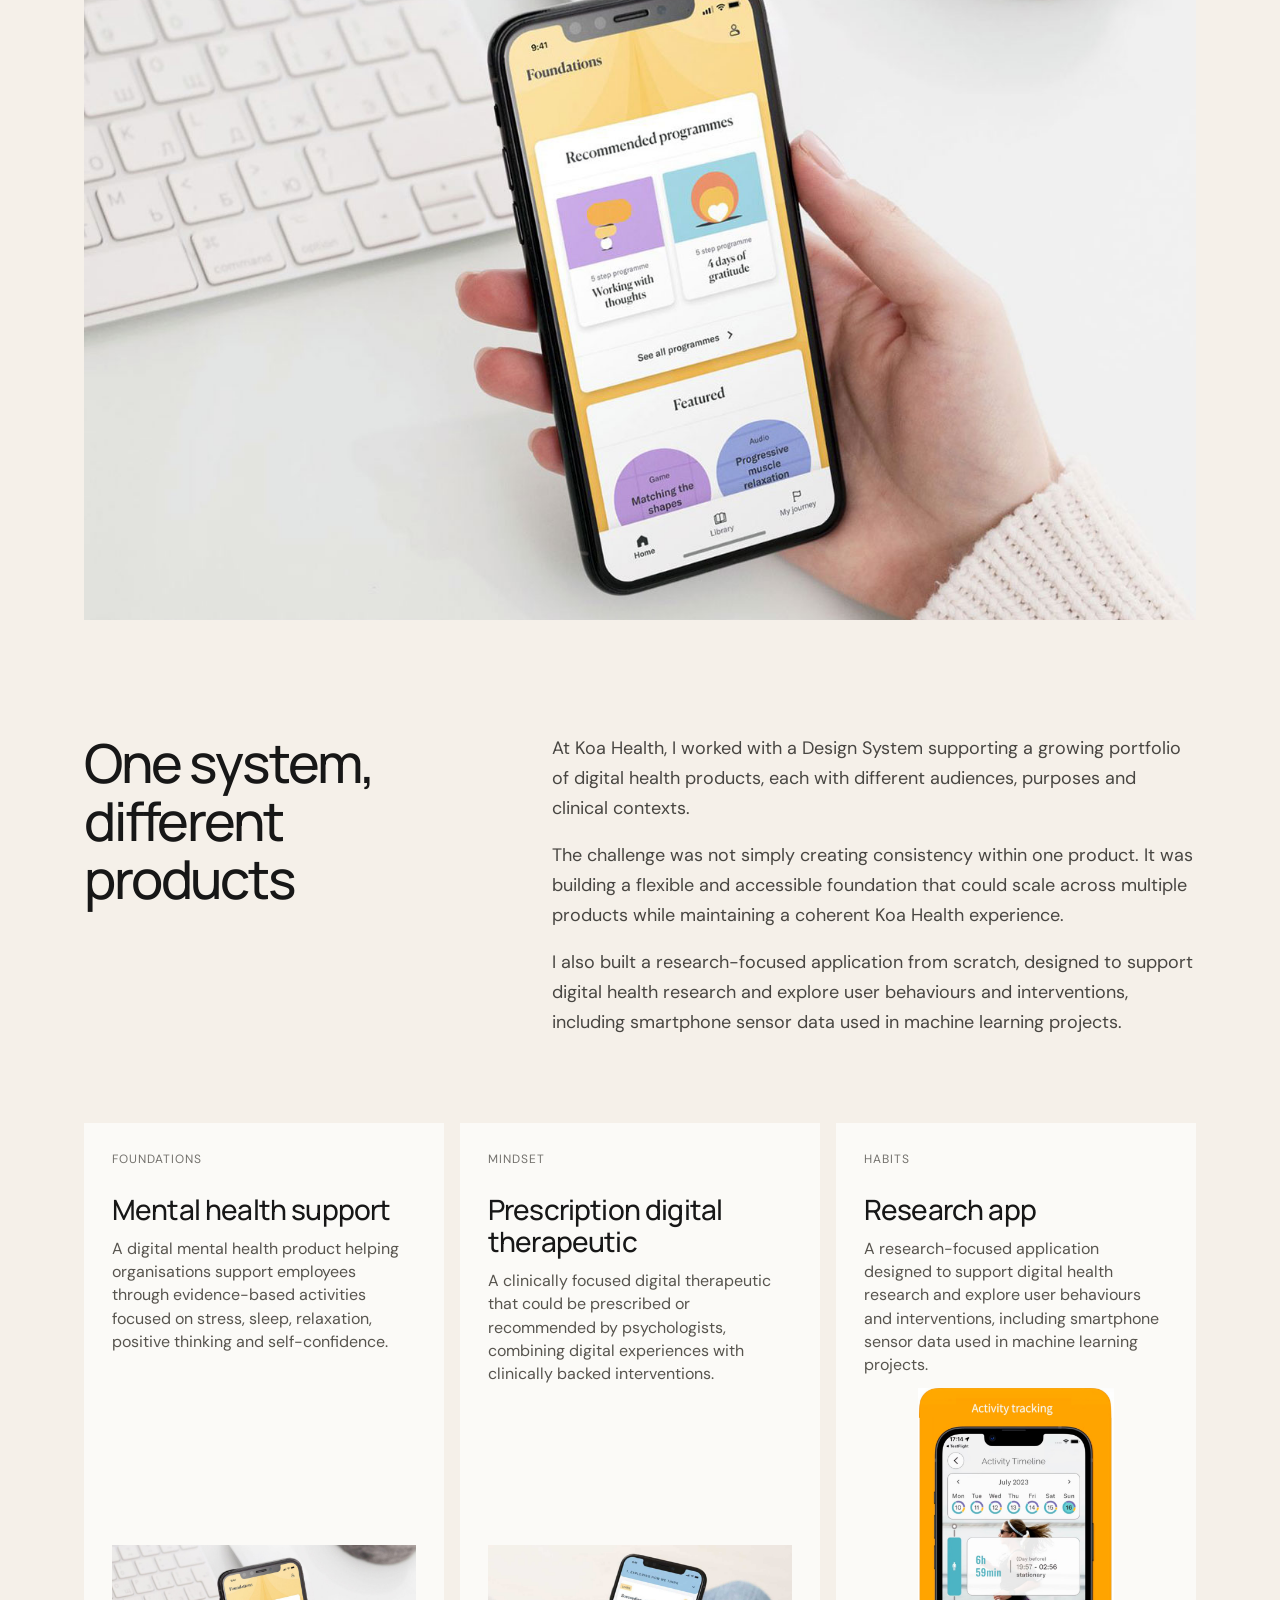
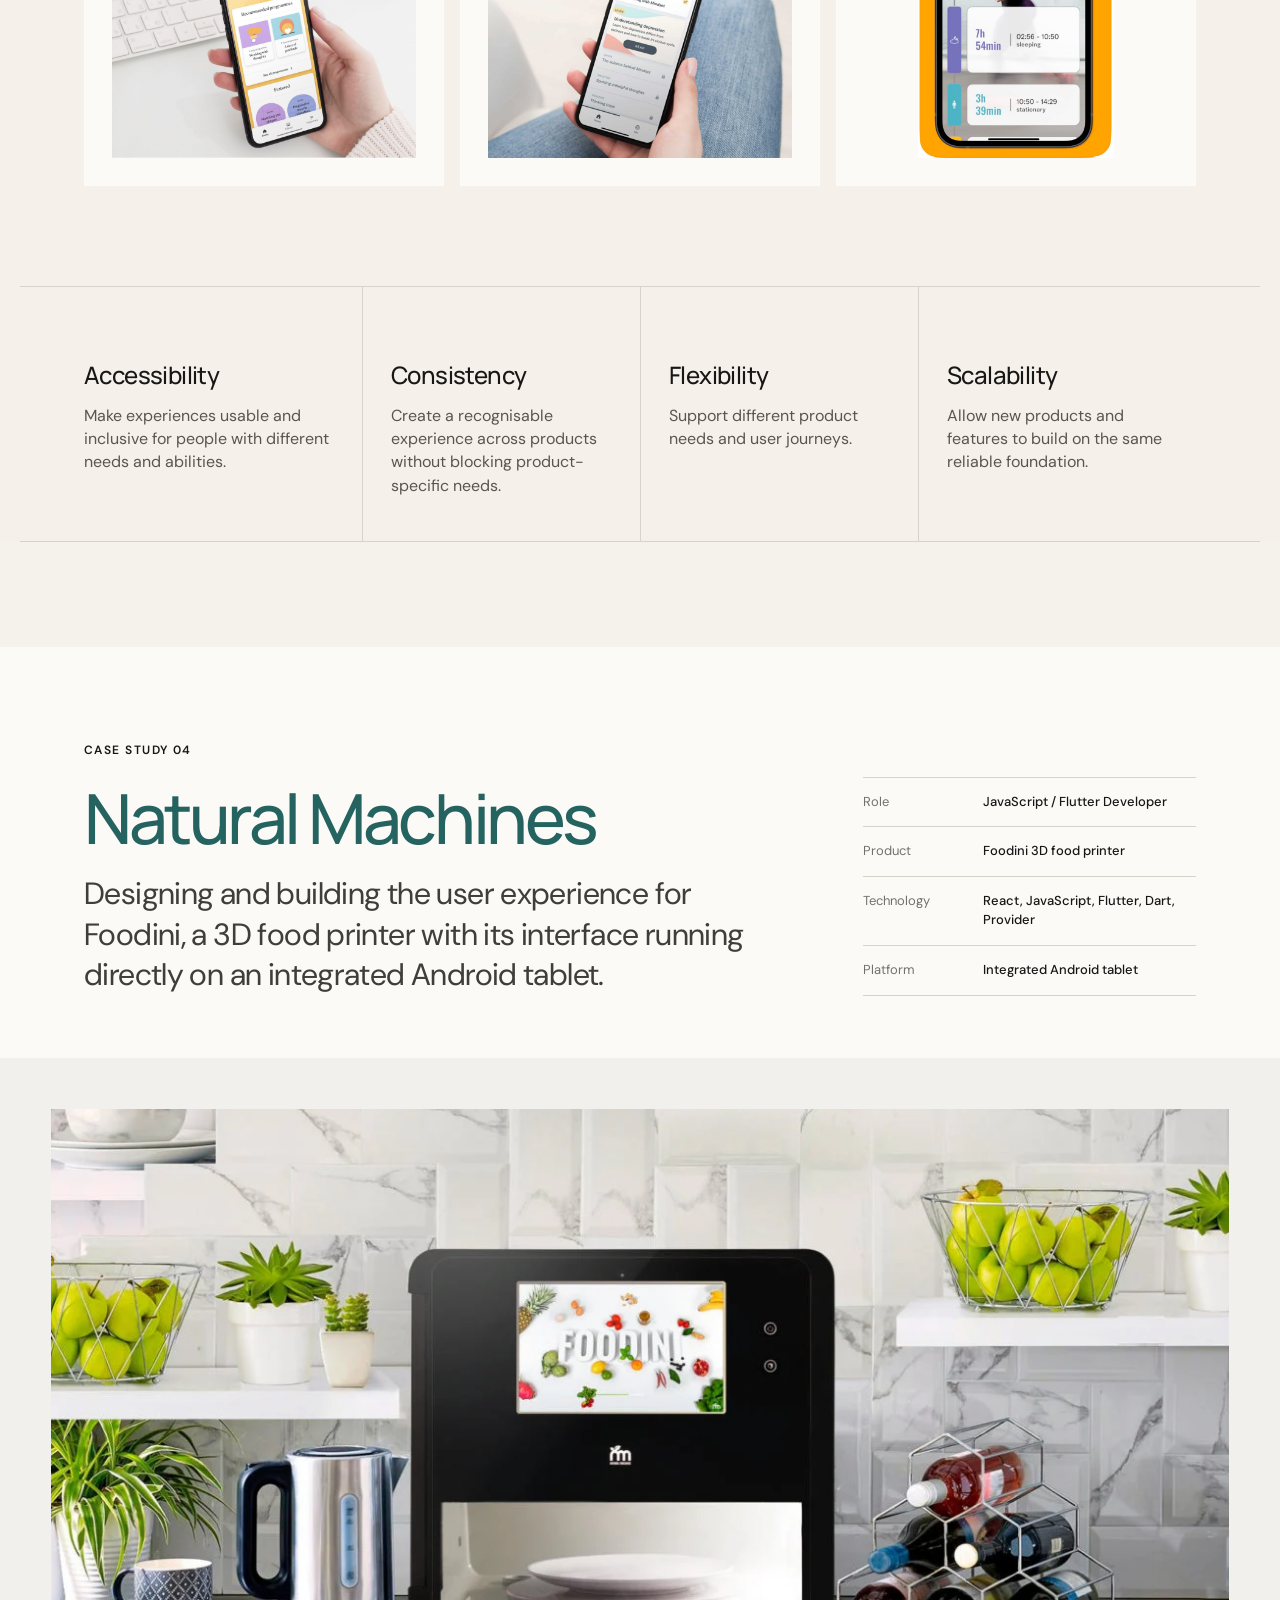
==== commit 69122bb6: "update text and images" ====
--- a/index.html
+++ b/index.html
@@ -90,32 +90,14 @@
           and reference applications, and worked closely with designers in Figma to keep design and code aligned.</p>
       </div>
 
-      <div class="ds-pillars">
-       
-          <h3>Design + code as one system</h3>
-          <p>I work closely with designers from the component definition stage, translating Figma specifications into
-            reusable Flutter APIs. Naming, component structure and tokens are intentionally aligned across Figma and
-            code so designers and developers share the same language.</p>
-        </div>
+            <div class="ds-pillars">
+        <div class="ds-pillar"><h3>Design + code as one system</h3><p>I work closely with designers from the component definition stage, translating Figma specifications into reusable Flutter APIs. Naming, component structure and tokens are intentionally aligned across Figma and code so designers and developers share the same language.</p></div>
+        <div class="ds-pillar"><h3>Reusable Flutter libraries</h3><p>I have led frontend development of Design System libraries covering foundations, themes and reusable components across multiple applications. I focus on composition, predictable behaviour and APIs that are clear for product developers to understand and use correctly.</p></div>
+        <div class="ds-pillar"><h3>Reference app + documentation</h3><p>The library is supported by a reference application where teams can explore components, variants and states in one place. I document components and APIs carefully so the system is useful beyond the team that originally built it.</p></div>
+        <div class="ds-pillar"><h3>Quality built into the system</h3><p>I implemented golden testing around component demos to automatically detect visual regressions. Accessibility, interaction states, dark mode and cross-platform behaviour are treated as part of the component contract rather than product-by-product fixes.</p></div>
+      </div>
+
       
-          <h3>Reusable Flutter libraries</h3>
-          <p>I have led frontend development of Design System libraries covering foundations, themes and reusable
-            components across multiple applications. I focus on composition, predictable behaviour and APIs that are
-            clear for product developers to understand and use correctly.</p>
-        </div>
-       
-          <h3>Reference app + documentation</h3>
-          <p>The library is supported by a reference application where teams can explore components, variants and states
-            in one place. I document components and APIs carefully so the system is useful beyond the team that
-            originally built it.</p>
-        </div>
-       
-          <h3>Quality built into the system</h3>
-          <p>I implemented golden testing around component demos to automatically detect visual regressions.
-            Accessibility, interaction states, dark mode and cross-platform behaviour are treated as part of the
-            component contract rather than product-by-product fixes.</p>
-        </div>
-      </div>
 
       <div class="ds-demo">
         <div class="ds-demo-copy">
@@ -236,13 +218,12 @@
       </section>
 
     
-      <section id="livewell-system" class="editorial-break section-shell">
-        <div class="big-quote">Design System = design + code</div>
-        <div class="two-col-copy">
-          <h3>A system for how products look, behave and scale.</h3>
-          <p>The Design System brought together foundations, components, patterns, guidelines, code and governance. For
-            designers it created a shared set of rules and decisions. For developers it created reusable code, theming
-            and cross-platform consistency.</p>
+      <section id="livewell-system" class="livewell-system-bridge section-shell">
+        <p class="eyebrow">Design System</p>
+        <div class="livewell-system-copy">
+          <h3>Built to work in the real product.</h3>
+          <p>Foundations, reusable components and patterns created a shared language between design and engineering,
+            while supporting accessibility, theming and cross-platform consistency.</p>
         </div>
       </section>
 
@@ -251,20 +232,18 @@
           alt="LiveWell app screens showing the product before and after the Design System work" /></section>
 
 
-      <section id="livewell-product-work" class="editorial-break section-shell">
-        <div class="big-quote">Product work</div>
+      <section id="livewell-product-work" class="editorial-break section-shell livewell-product-work">
+        <div>
+          <p class="eyebrow">Product development</p>
+          <div class="big-quote">Hands-on feature development</div>
+        </div>
         <div class="two-col-copy">
-          <h3>From shared components to a working product experience.</h3>
-          <p>Alongside the Design System, I contributed to product features including health and activity tracking.
-            Working on both sides helped keep the components grounded in real user flows rather than designing the
-            library in isolation.
-
-          </p>
-<br>
-          <p>I worked extensively with collecting and presenting health data from Apple Health, Google Fit, and
-            connected devices, building intuitive interfaces for complex datasets and turning them into meaningful user
-            experiences.
-          </p>
+          <h3>Design System work alongside real product development.</h3>
+          <p>Alongside the Design System, I worked directly on product features and user flows, including health and
+            activity tracking and social sharing. Working on both the system and the product helped ensure that reusable components were
+            shaped by real implementation needs.</p>
+          <p>I worked extensively with collecting and presenting health data from Apple Health, Google Fit and connected
+            devices, turning complex datasets into intuitive and meaningful user experiences.</p>
         </div>
       </section>
 
--- a/styles.css
+++ b/styles.css
@@ -523,3 +523,143 @@
     max-width: none;
   }
 }
+
+
+/* LiveWell: compact Design System bridge + stronger product-development section */
+.livewell-system-bridge {
+  display: grid;
+  grid-template-columns: .75fr 1.25fr;
+  gap: 74px;
+  align-items: start;
+  padding-top: 58px;
+  padding-bottom: 58px;
+  border-top: 1px solid var(--line);
+}
+
+.livewell-system-bridge .eyebrow {
+  margin: 5px 0 0;
+}
+
+.livewell-system-copy {
+  max-width: 680px;
+}
+
+.livewell-system-copy h3 {
+  margin: 0 0 14px;
+  font: 500 clamp(28px, 3vw, 40px)/1.12 "Manrope", sans-serif;
+  letter-spacing: -.035em;
+}
+
+.livewell-system-copy p {
+  margin: 0;
+  max-width: 620px;
+  color: #514f4a;
+  font-size: 17px;
+  line-height: 1.65;
+}
+
+.livewell-product-work .eyebrow {
+  margin-bottom: 24px;
+}
+
+.livewell-product-work .big-quote {
+  font-size: clamp(42px, 5vw, 64px);
+}
+
+.livewell-product-work .two-col-copy p + p {
+  margin-top: 26px;
+}
+
+@media (max-width: 900px) {
+  .livewell-system-bridge {
+    grid-template-columns: 1fr;
+    gap: 18px;
+    padding-top: 48px;
+    padding-bottom: 48px;
+  }
+
+  .livewell-system-bridge .eyebrow {
+    margin-top: 0;
+  }
+}
+
+@media (max-width: 600px) {
+  .livewell-system-bridge {
+    padding-top: 40px;
+    padding-bottom: 40px;
+  }
+
+  .livewell-product-work .big-quote {
+    font-size: clamp(36px, 11vw, 50px);
+  }
+}
+
+
+/* LiveWell: compact Design System bridge + stronger product-development section */
+.livewell-system-bridge {
+  display: grid;
+  grid-template-columns: .75fr 1.25fr;
+  gap: 74px;
+  align-items: start;
+  padding-top: 58px;
+  padding-bottom: 58px;
+  border-top: 1px solid var(--line);
+}
+
+.livewell-system-bridge .eyebrow {
+  margin: 5px 0 0;
+}
+
+.livewell-system-copy {
+  max-width: 680px;
+}
+
+.livewell-system-copy h3 {
+  margin: 0 0 14px;
+  font: 500 clamp(28px, 3vw, 40px)/1.12 "Manrope", sans-serif;
+  letter-spacing: -.035em;
+}
+
+.livewell-system-copy p {
+  margin: 0;
+  max-width: 620px;
+  color: #514f4a;
+  font-size: 17px;
+  line-height: 1.65;
+}
+
+.livewell-product-work .eyebrow {
+  margin-bottom: 24px;
+}
+
+.livewell-product-work .big-quote {
+  font-size: clamp(42px, 5vw, 64px);
+}
+
+.livewell-product-work .two-col-copy p + p {
+  margin-top: 26px;
+}
+
+@media (max-width: 900px) {
+  .livewell-system-bridge {
+    grid-template-columns: 1fr;
+    gap: 18px;
+    padding-top: 48px;
+    padding-bottom: 48px;
+  }
+
+  .livewell-system-bridge .eyebrow {
+    margin-top: 0;
+  }
+}
+
+@media (max-width: 600px) {
+  .livewell-system-bridge {
+    padding-top: 40px;
+    padding-bottom: 40px;
+  }
+
+  .livewell-product-work .big-quote {
+    font-size: clamp(36px, 11vw, 50px);
+  }
+}
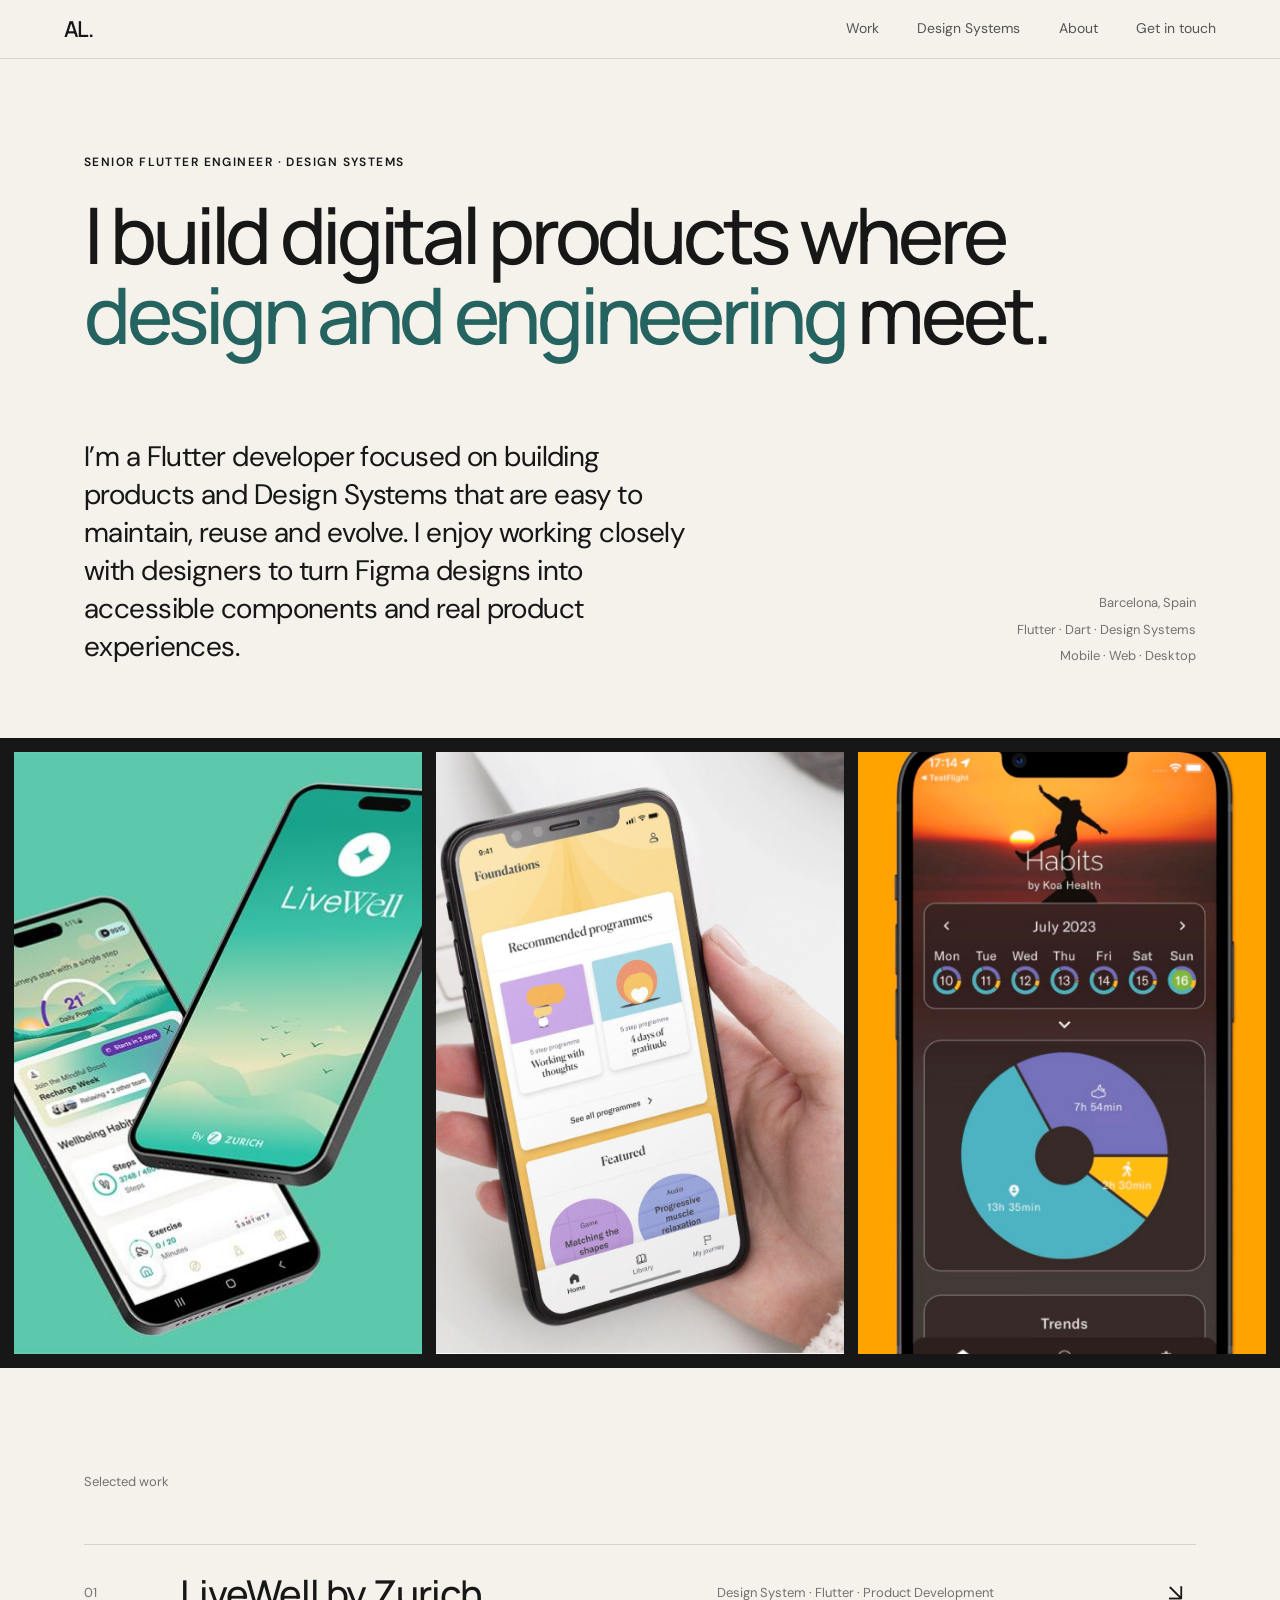
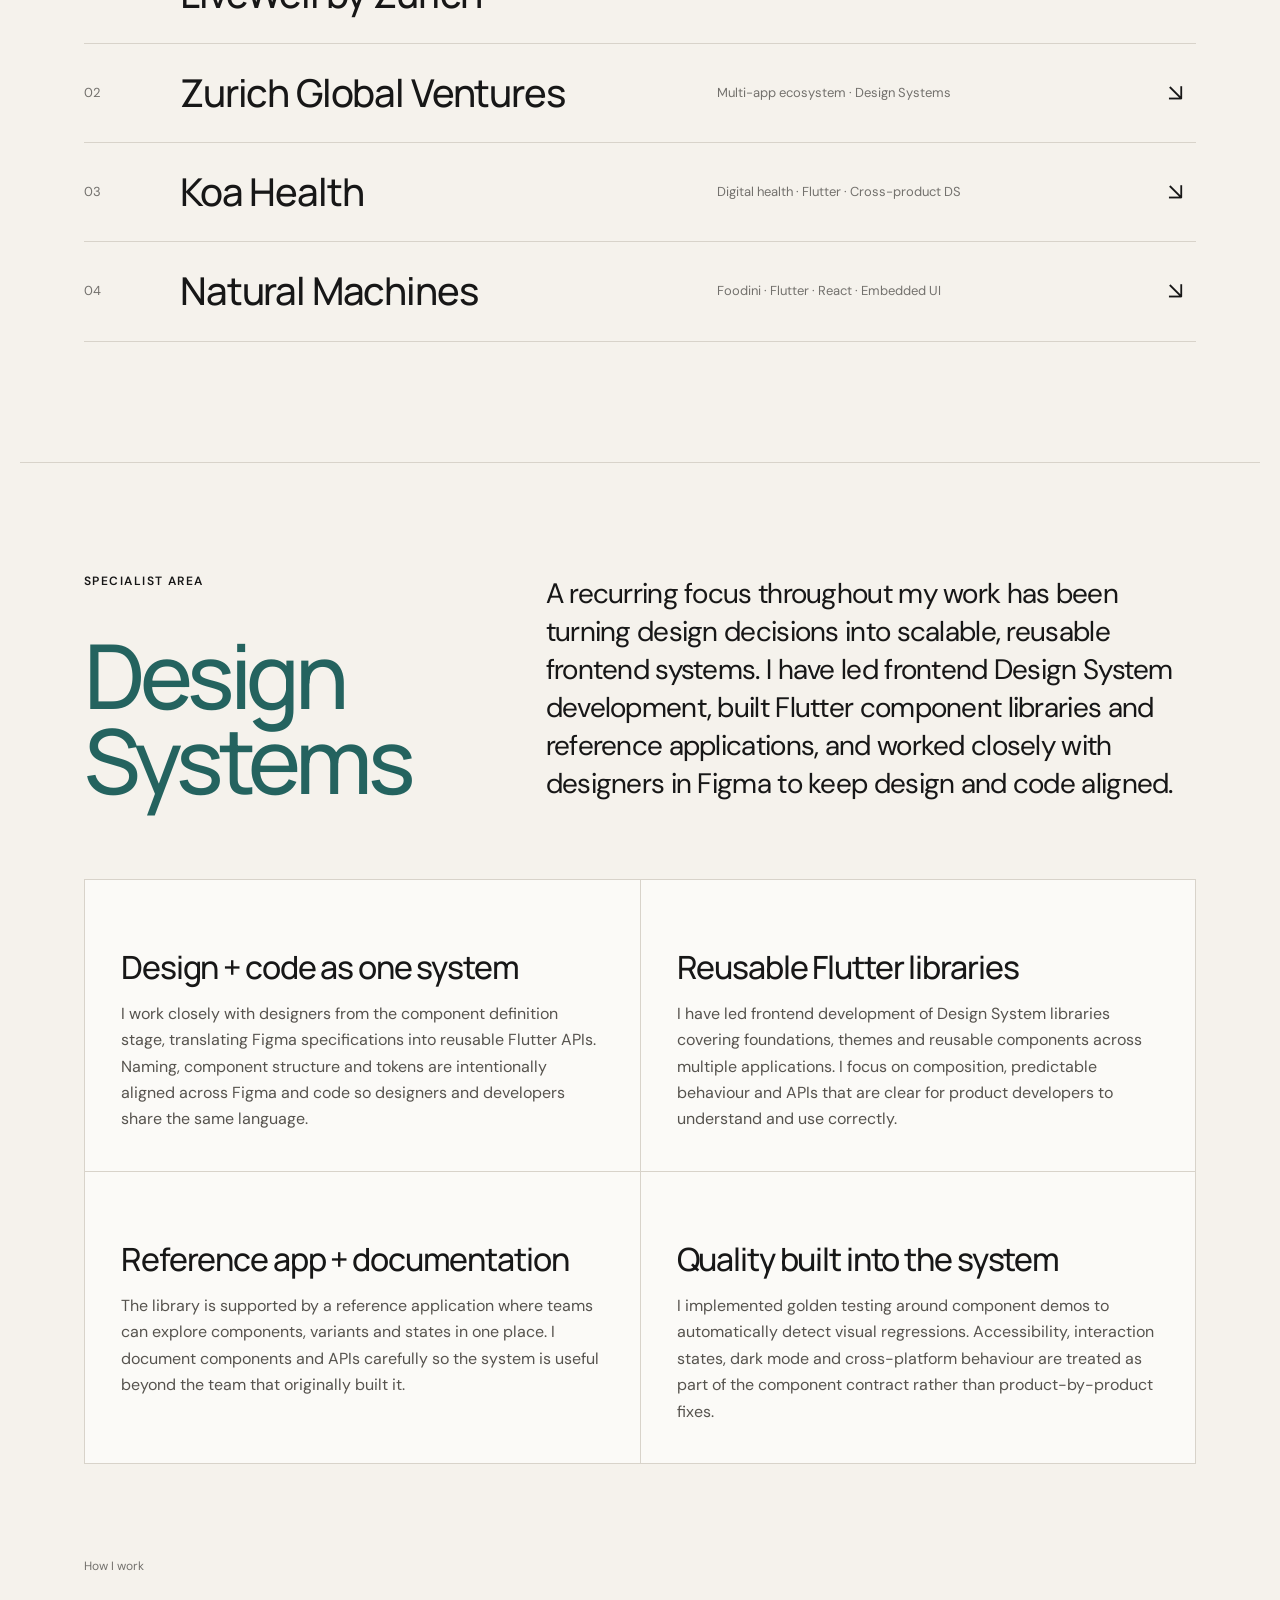
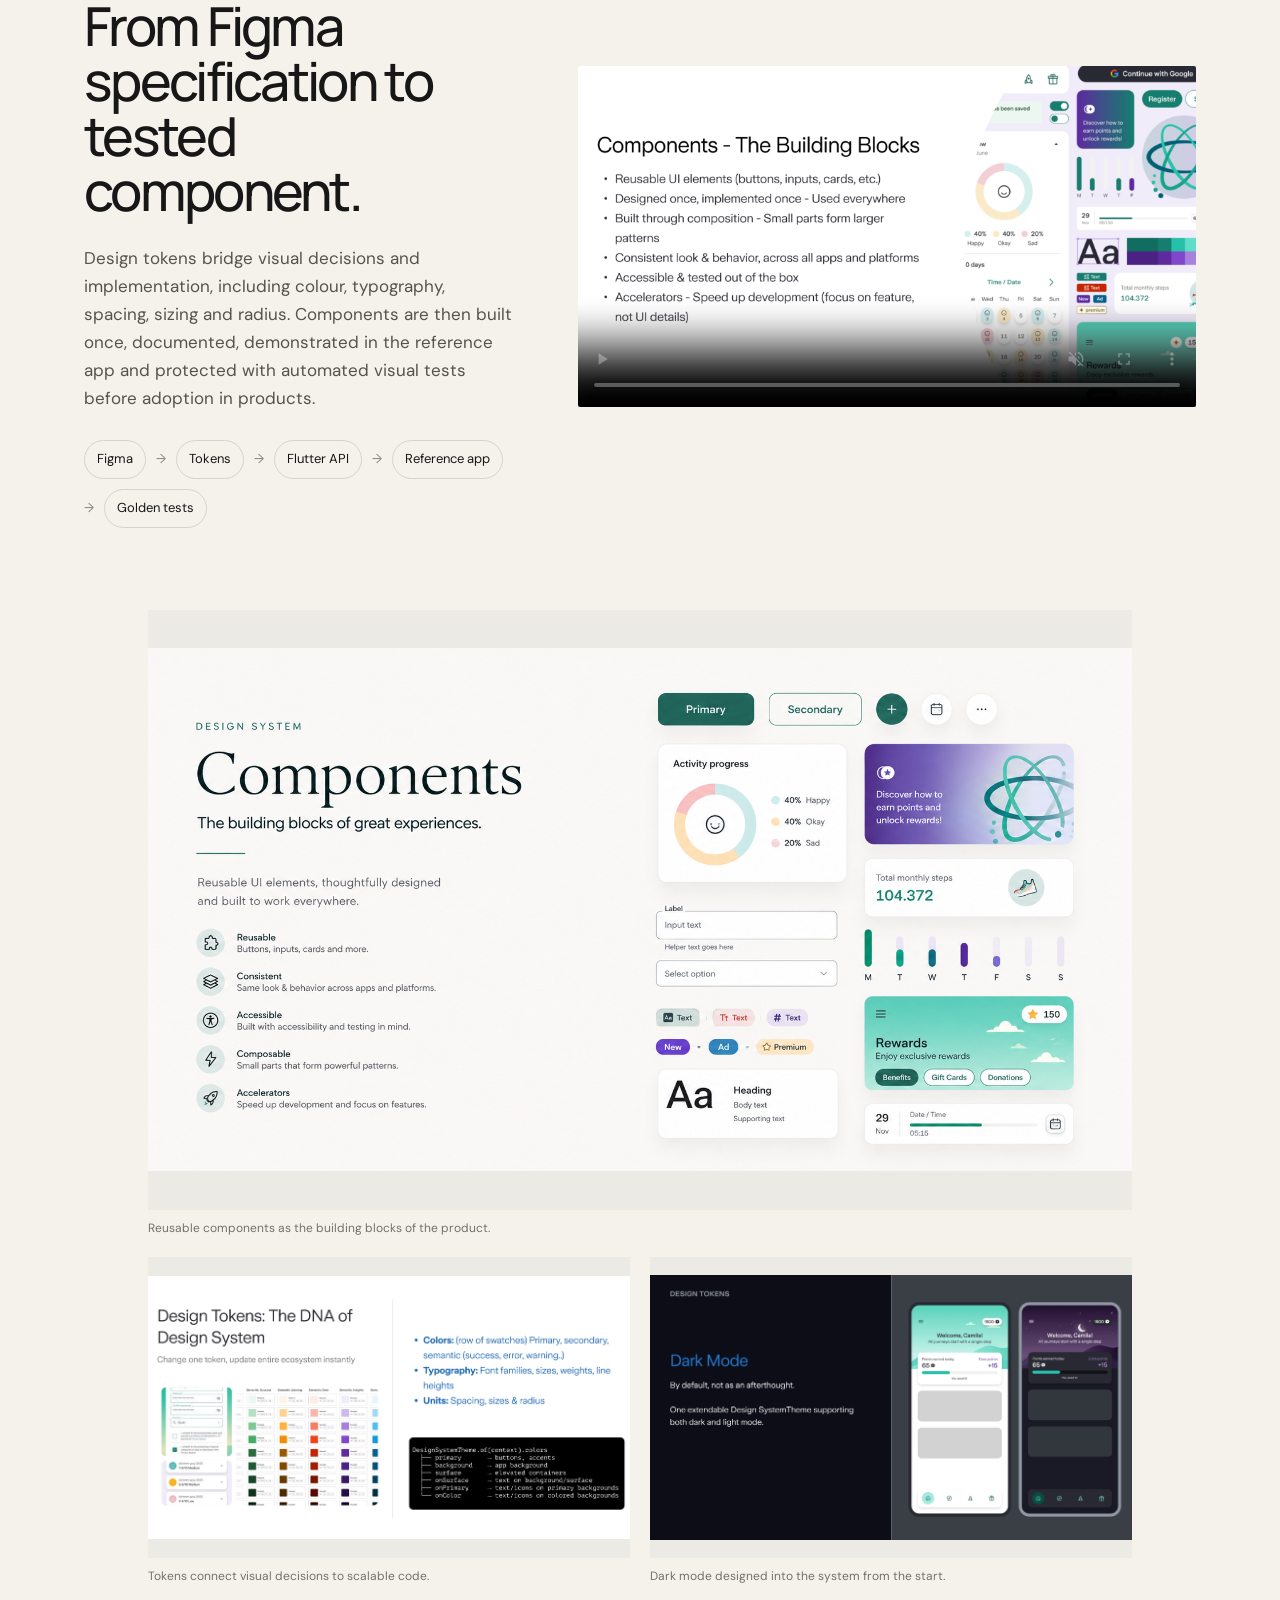
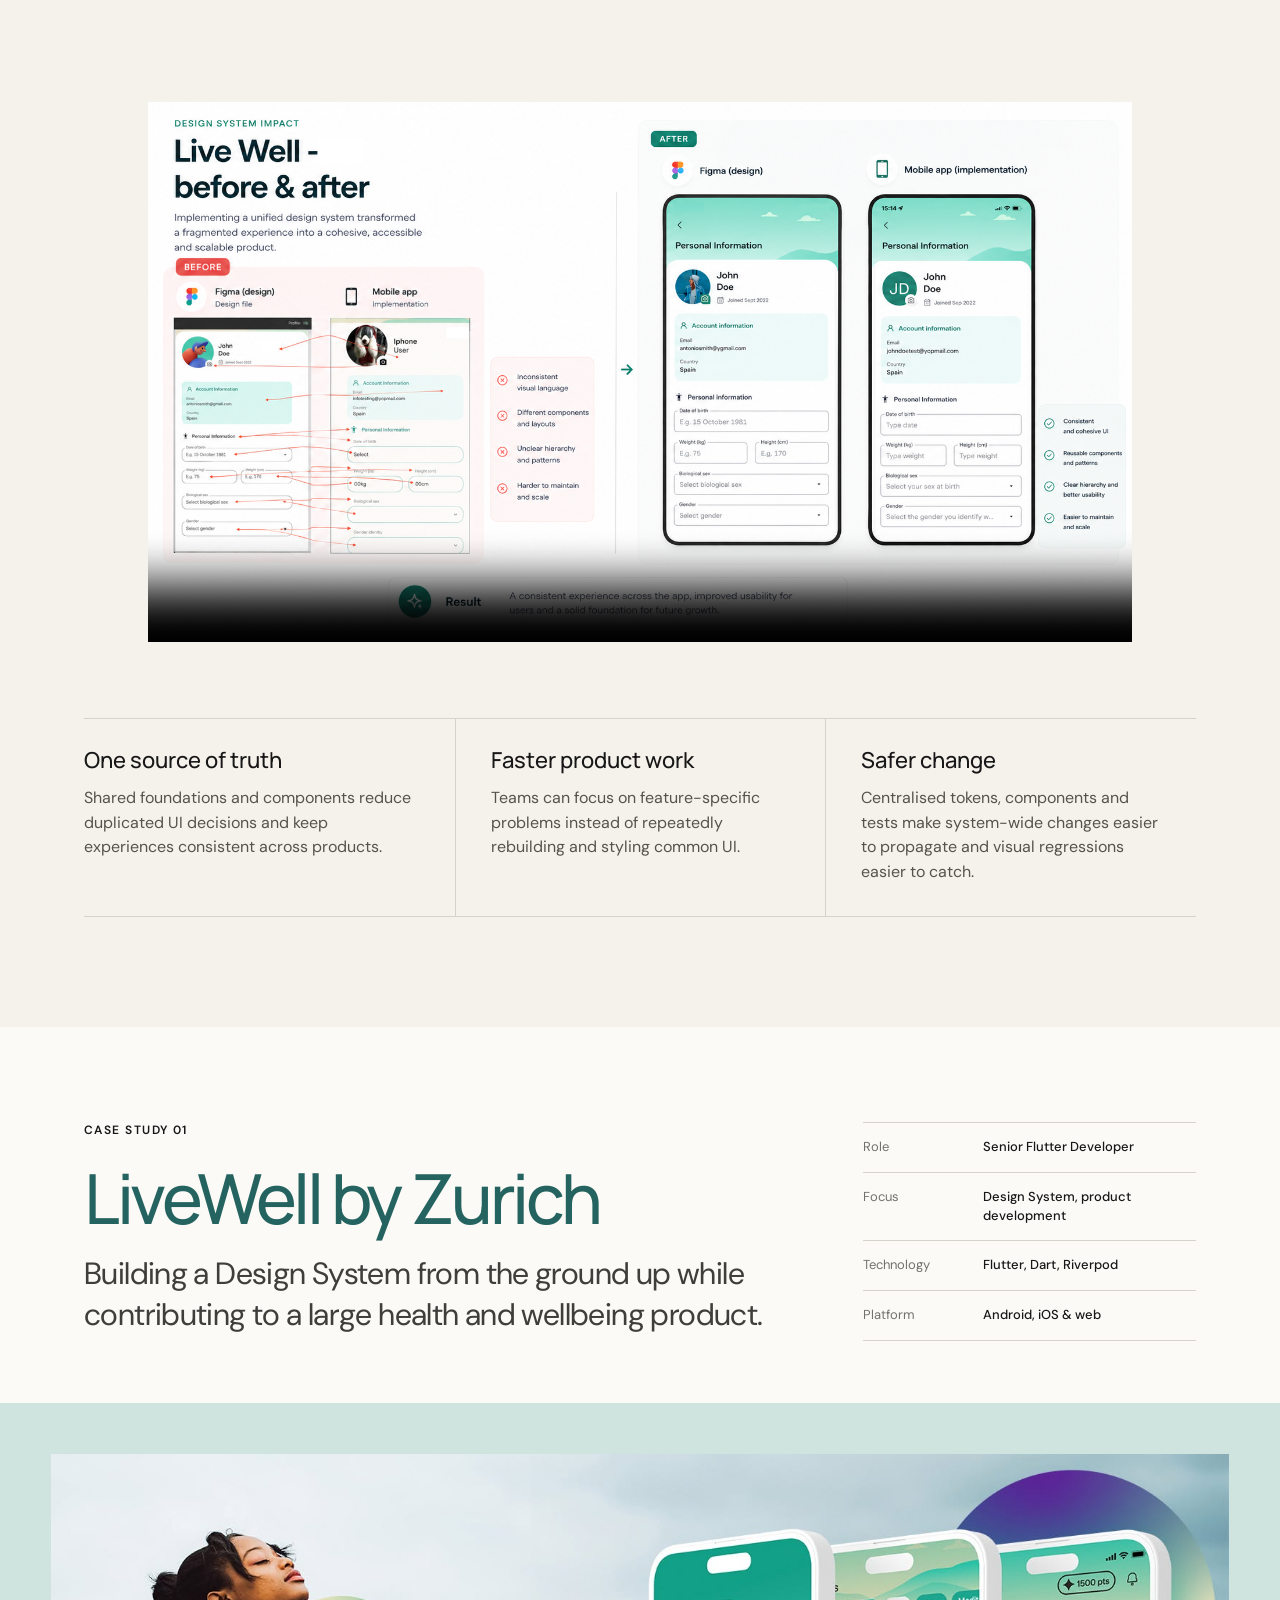
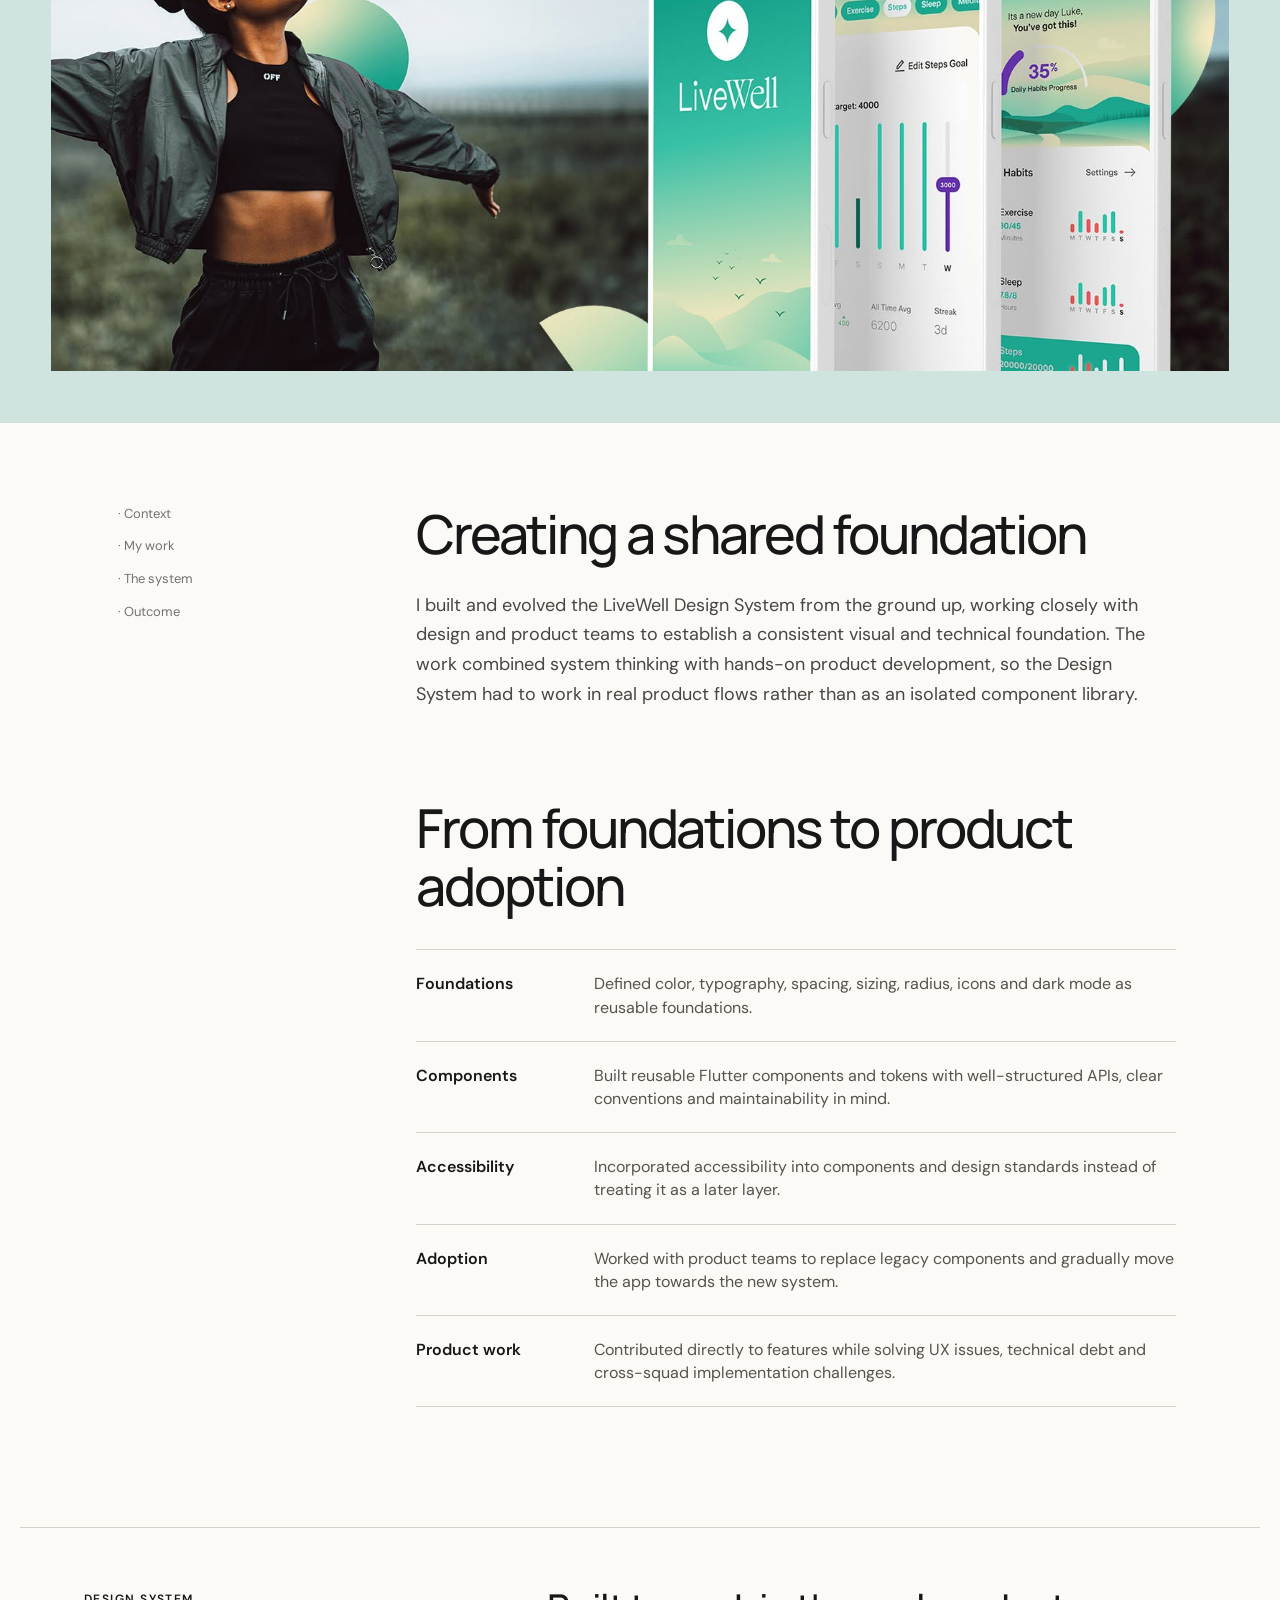
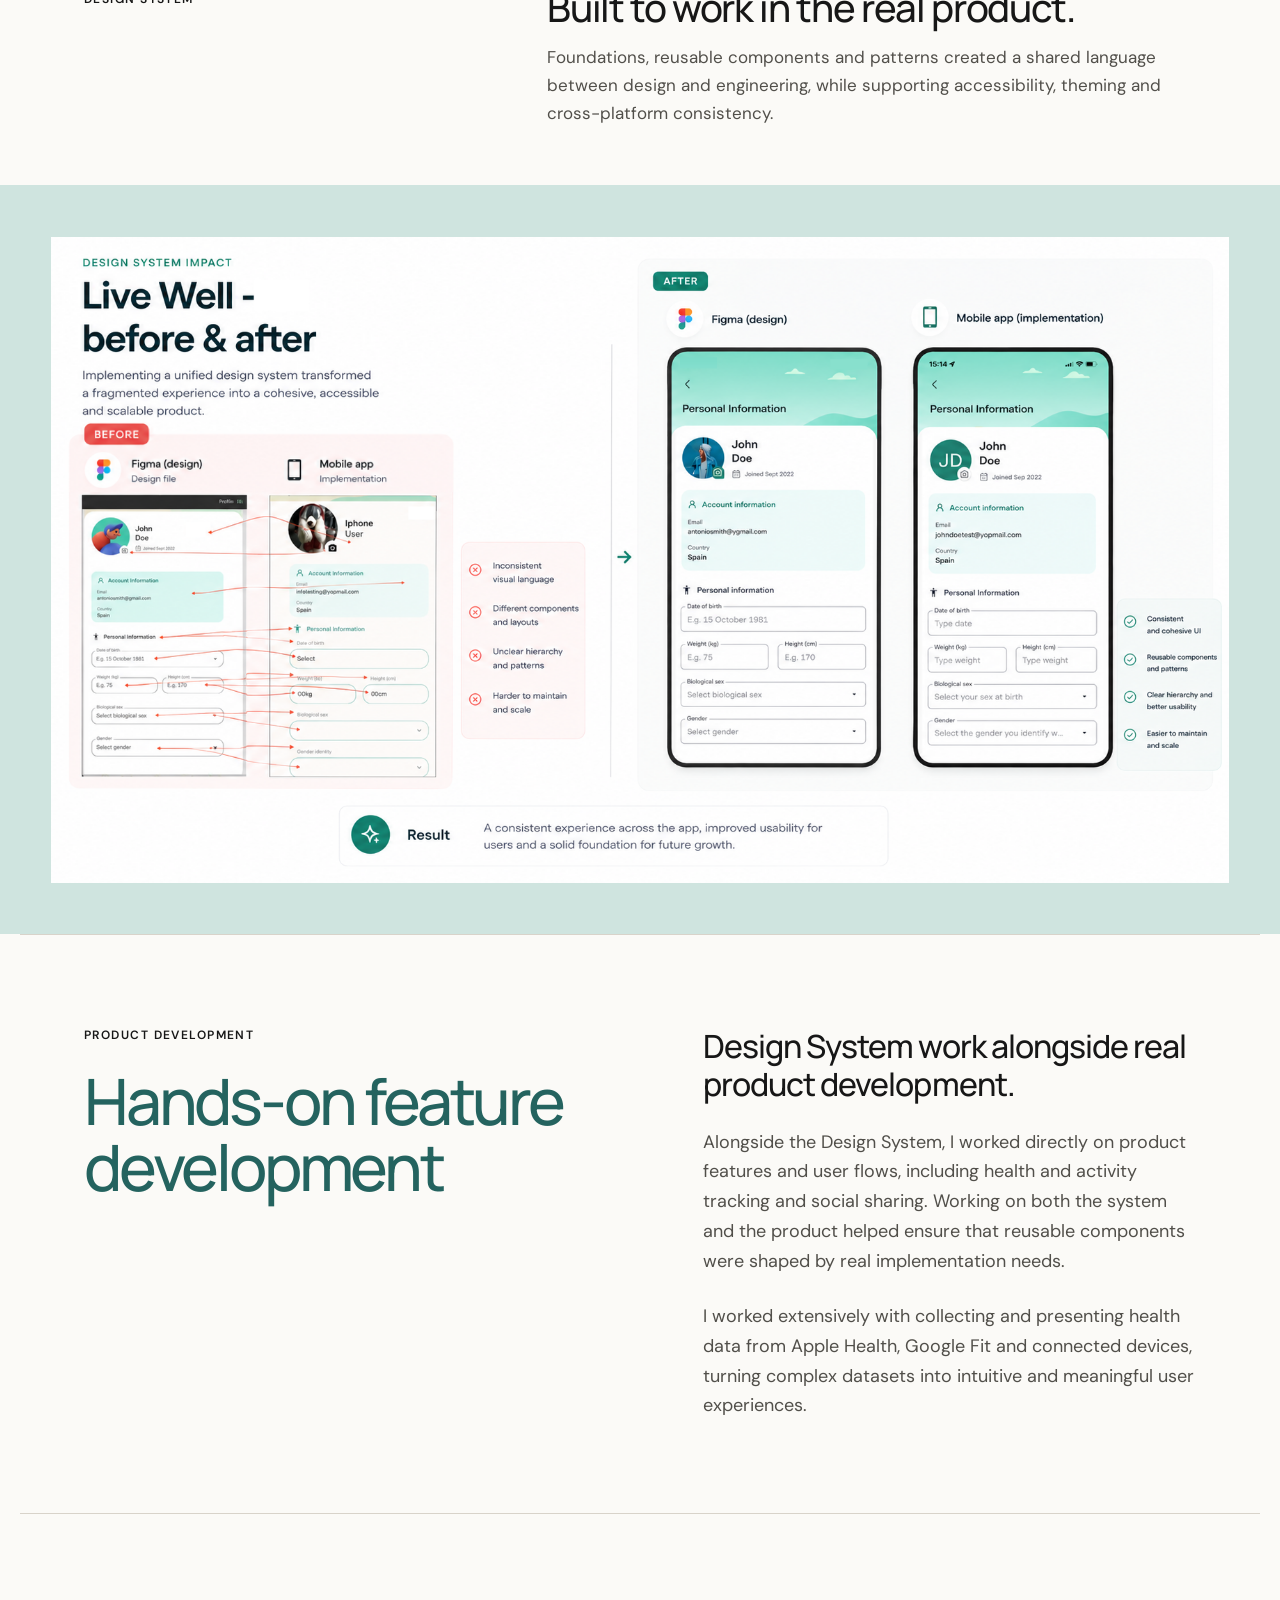
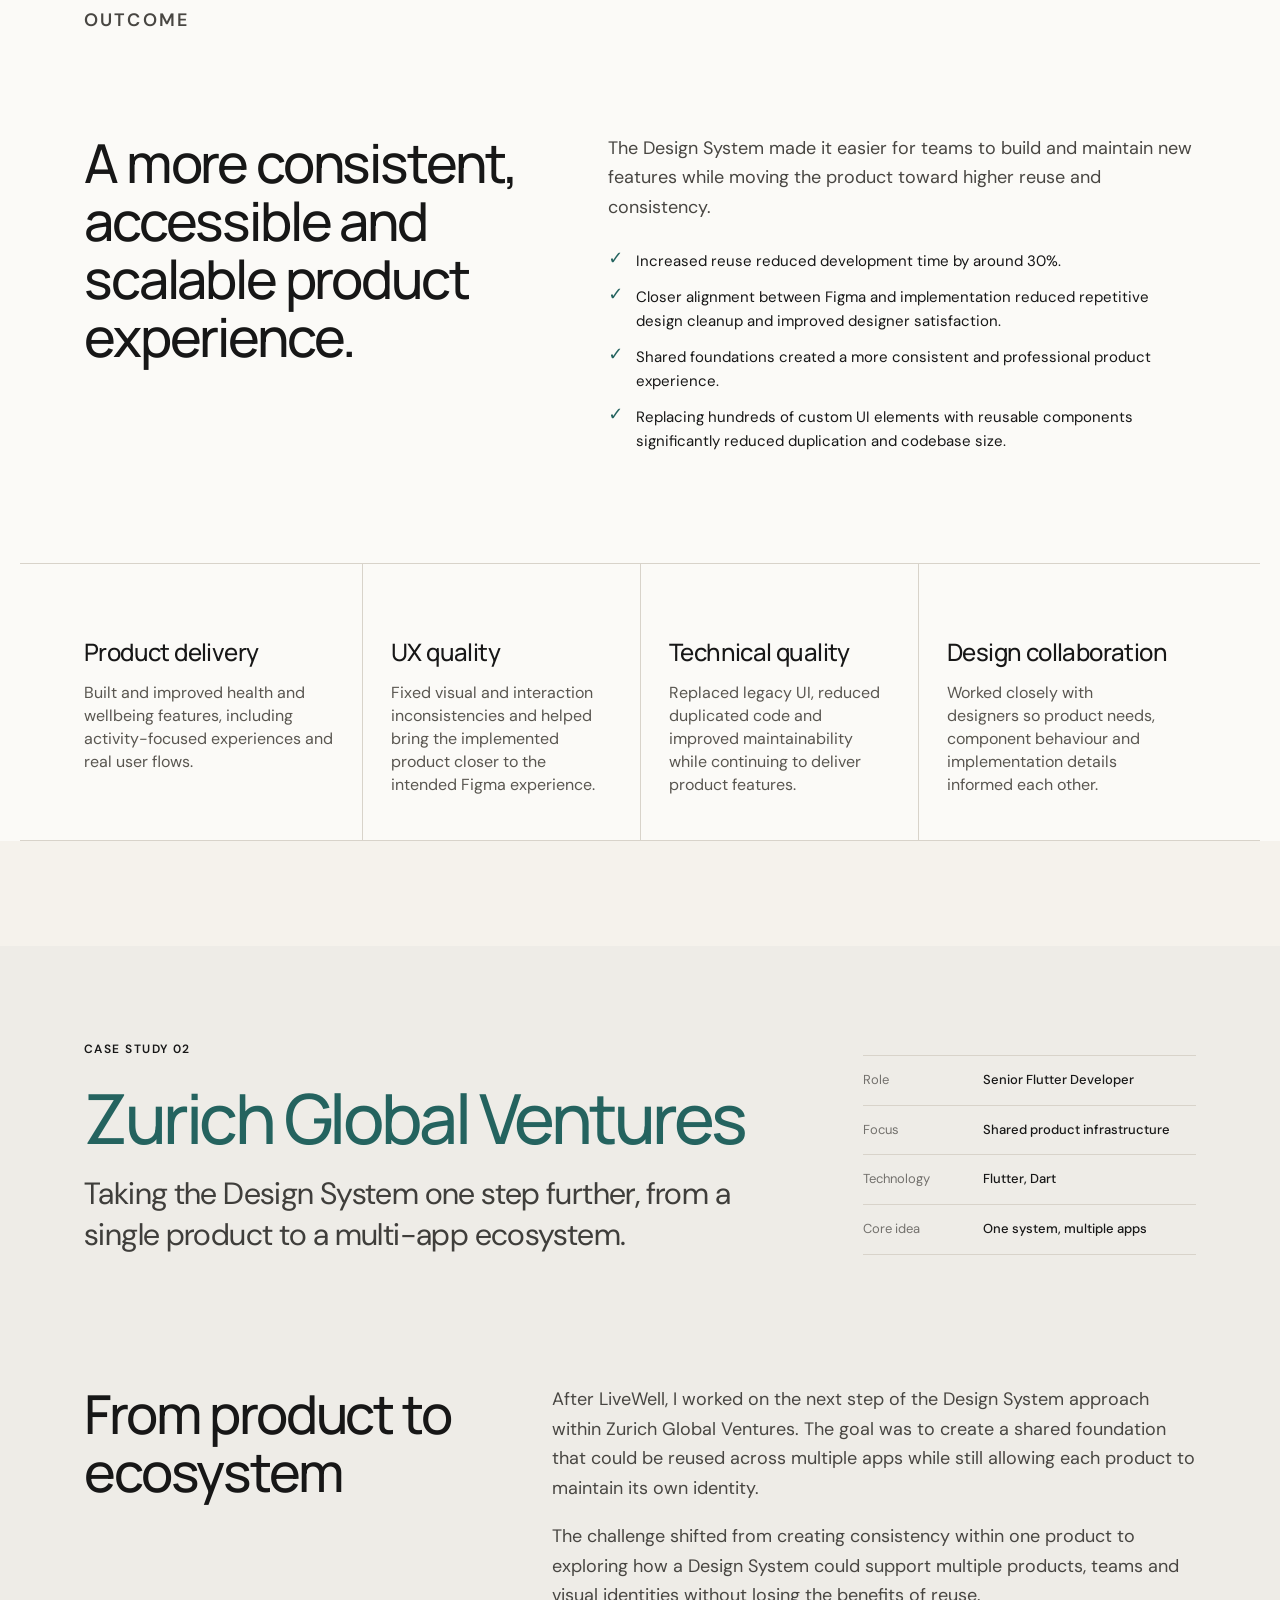
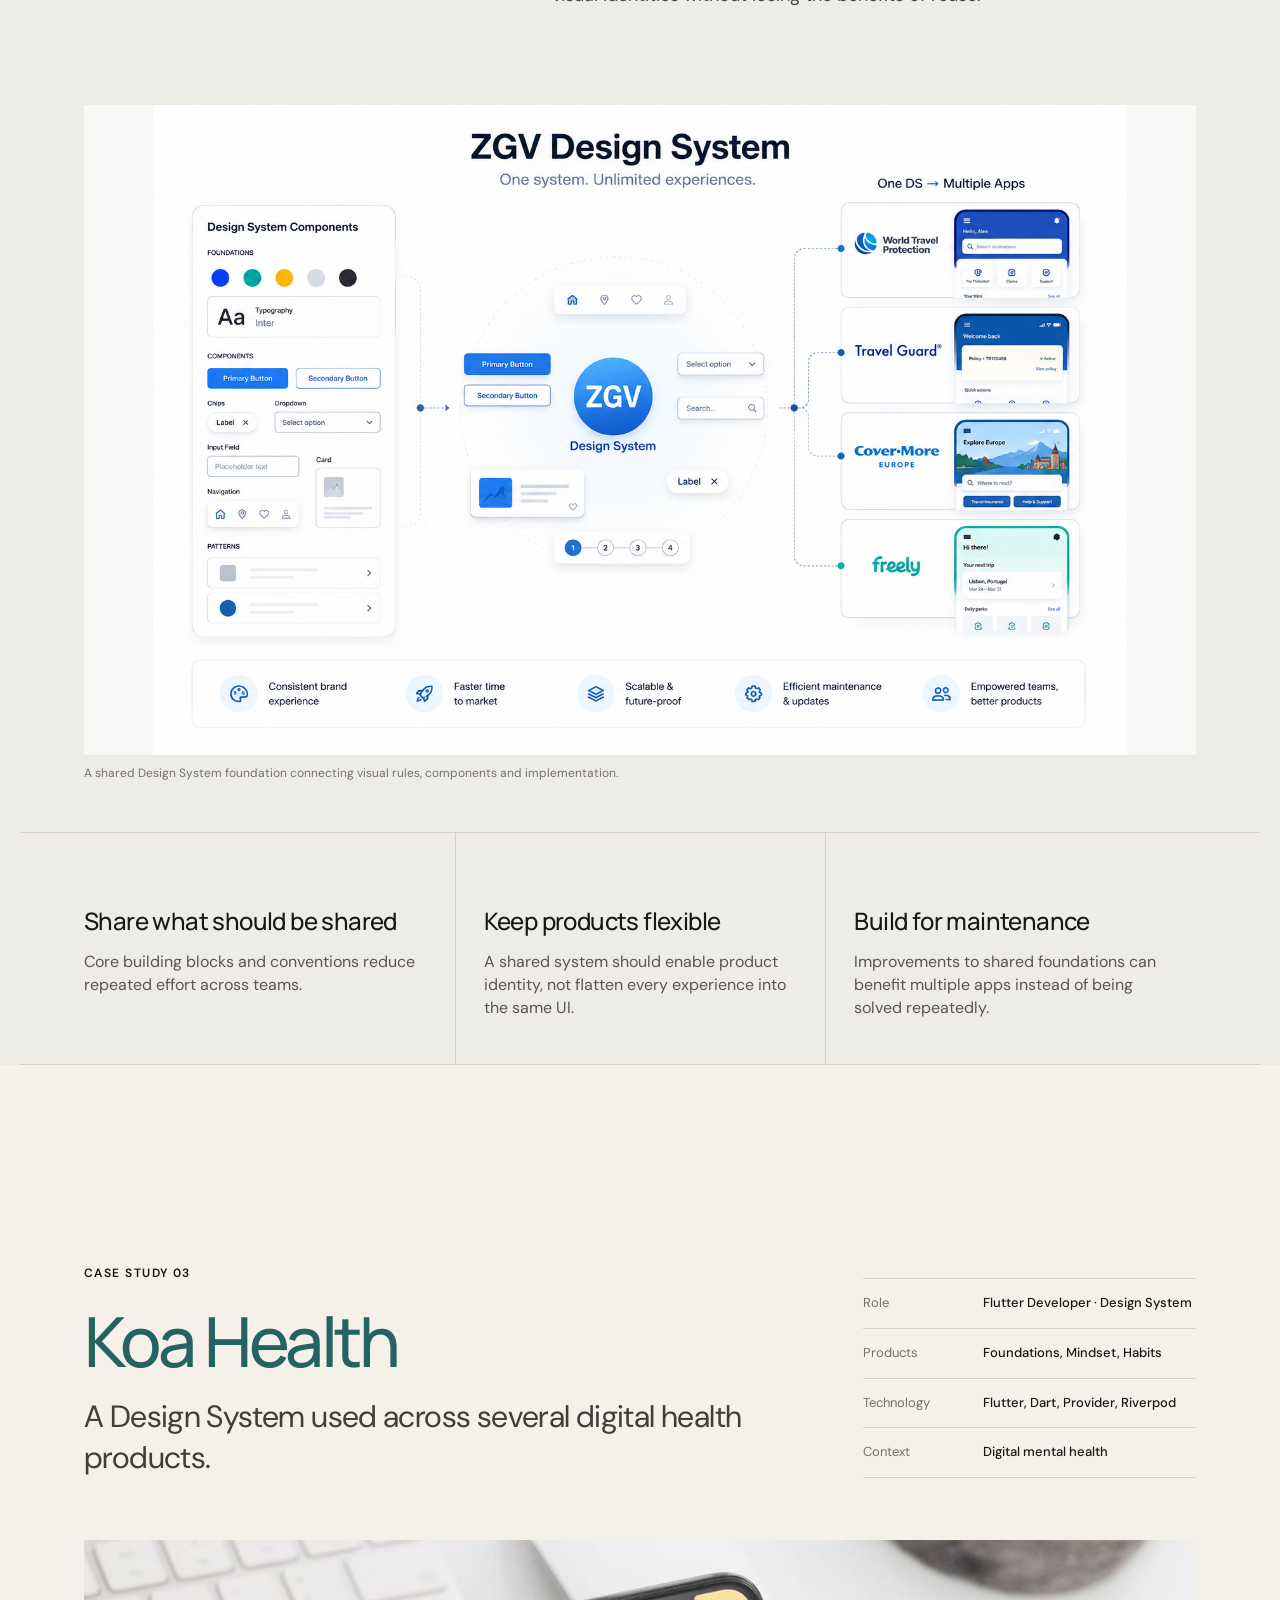
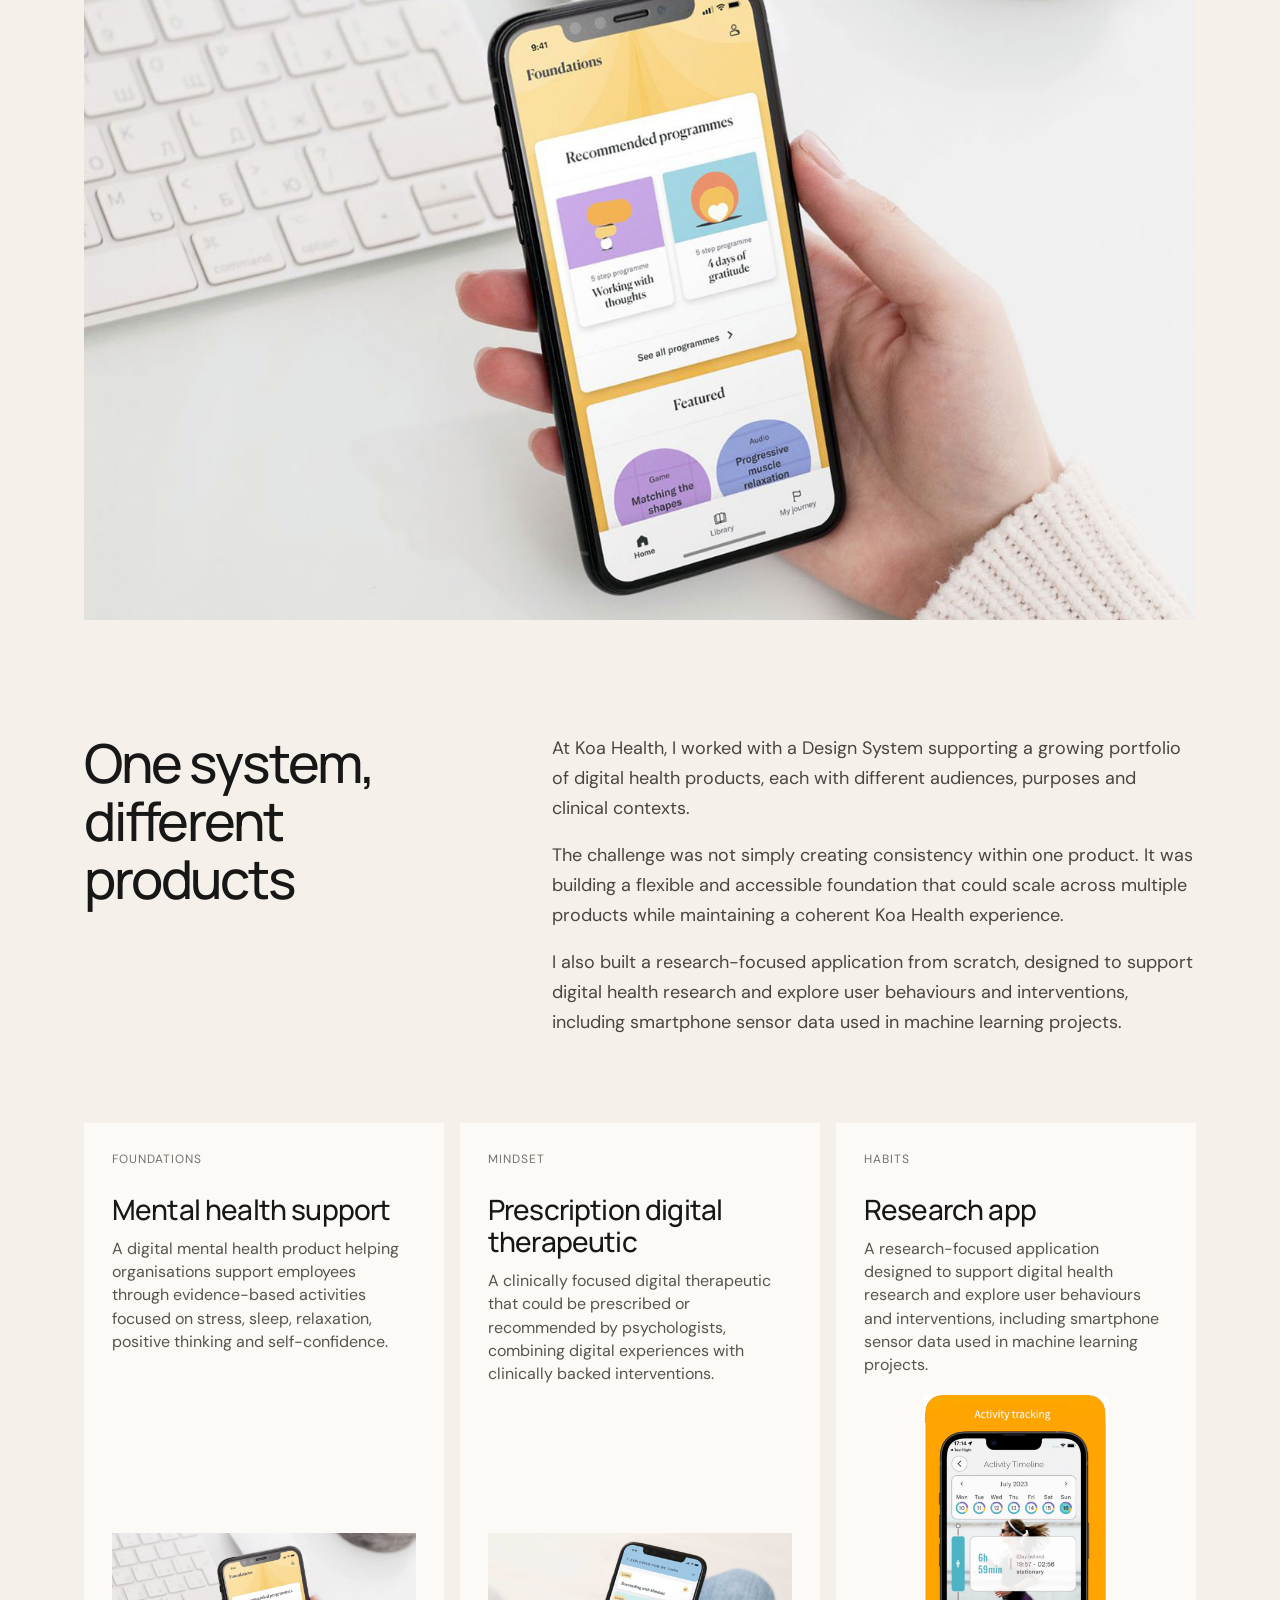
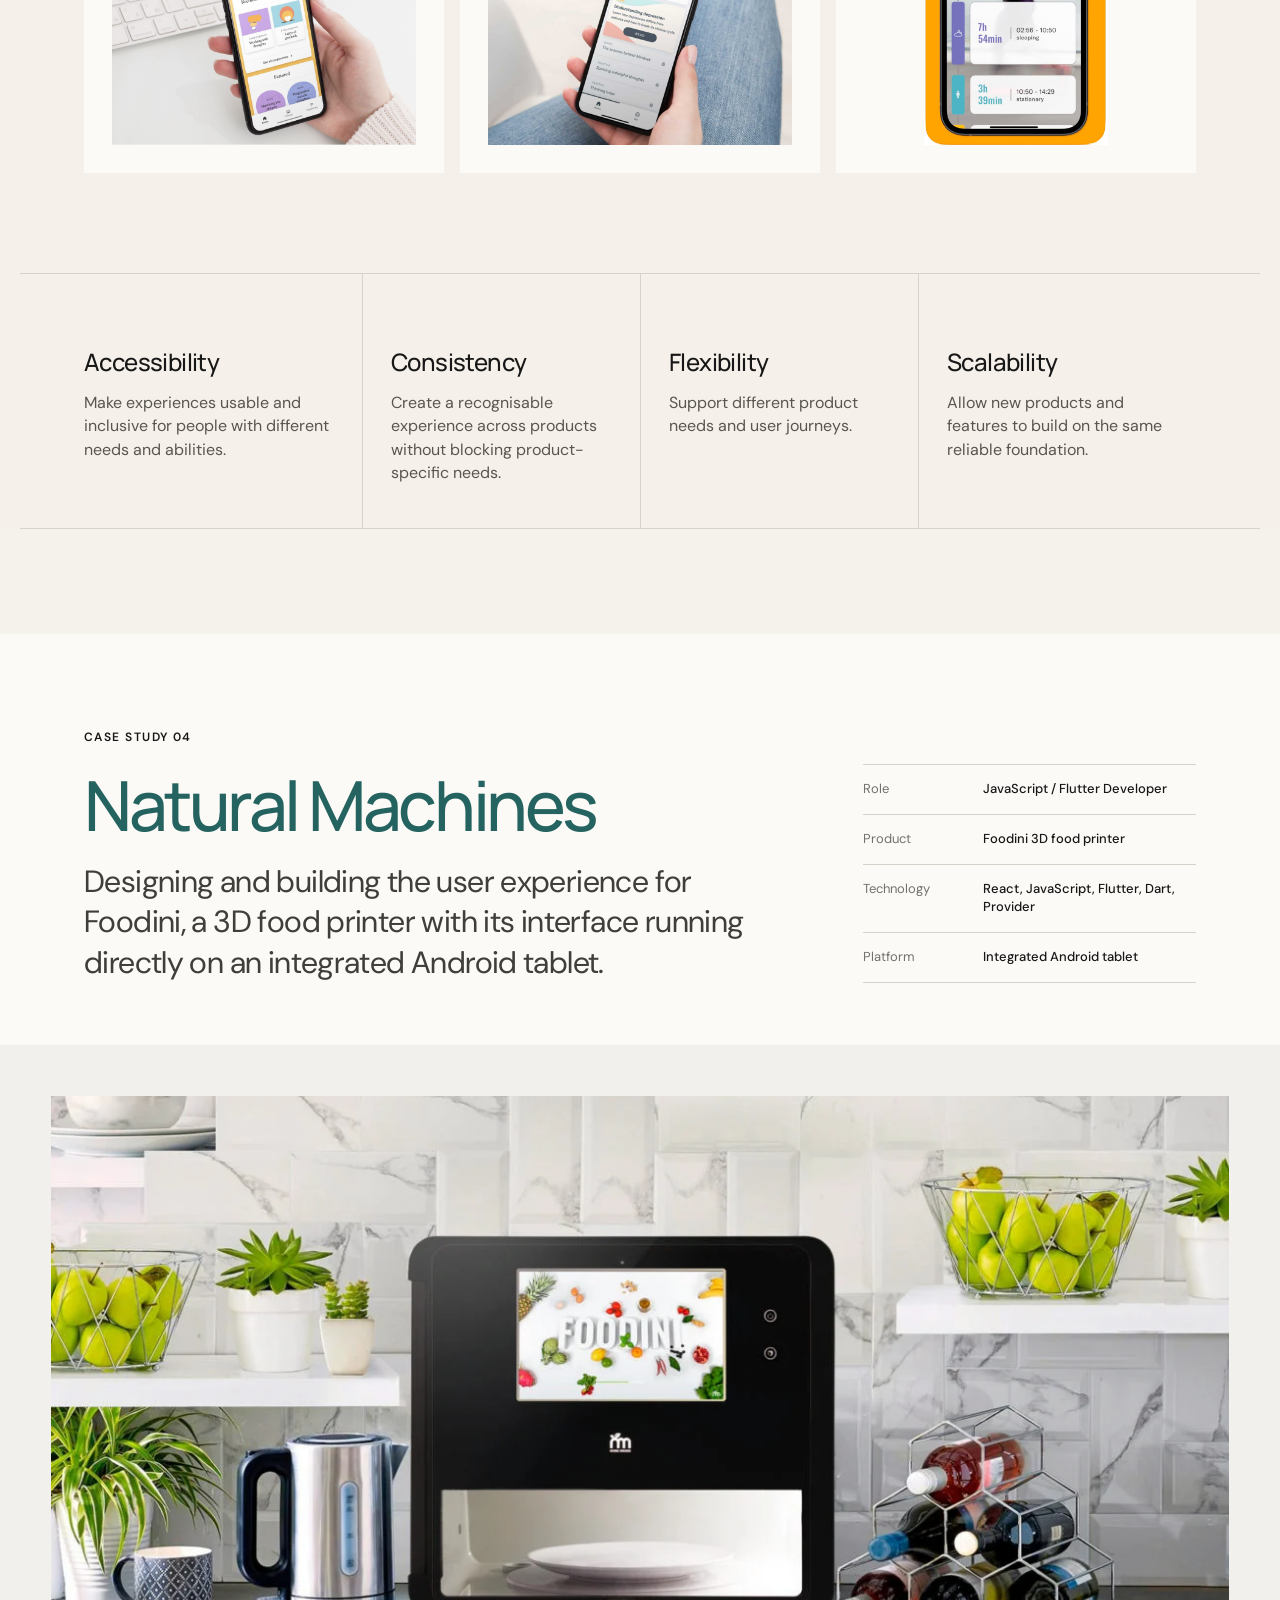
==== commit 48113d76: "update content" ====
--- a/index.html
+++ b/index.html
@@ -523,9 +523,38 @@
           and Sweden</em></div>
     </section>
 
-
-
-    <section class="earlier-work section-shell">
+    <section id="recommendations" class="recommendations section-shell">
+      <div class="recommendations-heading">
+        <p class="eyebrow">Recommendations</p>
+        <h2>What colleagues say:</h2>
+      </div>
+
+      <div class="recommendations-grid">
+        <article class="recommendation-card">
+          <div class="quote-mark">“</div>
+          <blockquote>She combines deep Flutter knowledge with a mindset for team efficiency. She is also very easy to communicate with and can integrate smoothly in any group of people.</blockquote>
+        </article>
+
+        <article class="recommendation-card">
+          <div class="quote-mark">“</div>
+          <blockquote>Her work has significantly reduced build time for the team while improving consistency and reliability across the product.</blockquote>
+        </article>
+
+        <article class="recommendation-card">
+          <div class="quote-mark">“</div>
+          <blockquote>Her ability to communicate and explain complex problems (and their solutions) demonstrates her intelligence and expertise.</blockquote>
+        </article>
+      </div>
+
+      <a class="recommendation-link" href="https://www.linkedin.com/in/ann-sofi-lantz/details/recommendations/"
+        target="_blank" rel="noreferrer">View recommendations on LinkedIn ↗</a>
+    </section>
+
+
+
+ 
+
+      <section class="earlier-work section-shell">
       <div class="earlier-work-heading">
         <p class="eyebrow">Earlier work &amp; foundations</p>
         <h2>More project visuals</h2>
@@ -557,35 +586,6 @@
         </article>
       </div>
     </section>
-
-    <section id="recommendations" class="recommendations section-shell">
-      <div class="recommendations-heading">
-        <p class="eyebrow">Recommendations</p>
-        <h2>What colleagues say:</h2>
-      </div>
-      <div class="recommendation-card">
-        <div class="quote-mark">“</div>
-        <blockquote>She combines deep Flutter knowledge with a mindset for team efficiency. She is also very easy to
-          communicate with and can integrate smoothly in any group of people.</br></br>
-        </blockquote>
-
-
-        <div class="quote-mark">“</div>
-        <blockquote>Her work has significantly reduced build time for the team while improving consistency and
-          reliability across the product.</br></br></blockquote>
-
-
-        <div class="quote-mark">“</div>
-        <blockquote>Her ability to communicate and explain complex problems (and their solutions) demonstrates her
-          intelligence and expertise.</br></br></blockquote>
-
-        <a class="recommendation-link" href="https://www.linkedin.com/in/ann-sofi-lantz/details/recommendations/"
-          target="_blank" rel="noreferrer">View recommendations on LinkedIn ↗</a>
-      </div>
-    </section>
-
-
-
     <section id="contact" class="contact section-shell">
       <p class="eyebrow">Get in touch</p>
       <h2>Interested in building a thoughtful product together?</h2>
@@ -593,10 +593,10 @@
         <a href="https://linkedin.com/in/ann-sofi-lantz" target="_blank" rel="noreferrer">LinkedIn ↗</a>
         <a href="https://github.com/ansolantz" target="_blank" rel="noreferrer">GitHub ↗</a>
       </div>
-    </section>
+    </section>   
   </main>
-
-  <footer class="site-footer section-shell"><span>Ann-Sofi Lantz</span><span>Senior Flutter Engineer ·
+    
+    <footer class="site-footer section-shell"><span>Ann-Sofi Lantz</span><span>Senior Flutter Engineer ·
       Barcelona</span><a href="#top">Back to top ↑</a></footer>
   <script src="script.js"></script>
 </body>
--- a/styles.css
+++ b/styles.css
@@ -304,7 +304,7 @@
 .ds-intro h2 { grid-column: 1; margin: 18px 0 0; font: 500 clamp(54px, 7vw, 100px)/.95 "Manrope", sans-serif; letter-spacing: -.06em; }
 .ds-lede { grid-column: 2; grid-row: 1 / span 2; margin: 0; padding-top: 2px; max-width: 720px; font-size: clamp(22px, 2.2vw, 32px); line-height: 1.35; letter-spacing: -.025em; }
 .ds-pillars { margin-top: 110px; display: grid; grid-template-columns: repeat(2, 1fr); border-top: 1px solid var(--line); border-left: 1px solid var(--line); }
-.ds-pillar { padding: 38px 42px 44px; min-height: 290px; border-right: 1px solid var(--line); border-bottom: 1px solid var(--line); }
+.ds-pillar { padding: 38px 42px 44px; min-height: 290px; border-right: 1px solid var(--line); border-bottom: 1px solid var(--line);  background:var(--paper);}
 .ds-pillar > span { font-size: 12px; letter-spacing: .12em; color: #858078; }
 .ds-pillar h3 { margin: 50px 0 16px; font: 500 clamp(25px, 2.5vw, 36px)/1.1 "Manrope", sans-serif; letter-spacing: -.035em; }
 .ds-pillar p { margin: 0; color: #56534e; line-height: 1.65; max-width: 590px; }
@@ -323,7 +323,7 @@
 @media (max-width: 900px) { .ds-intro, .ds-demo { grid-template-columns: 1fr; gap: 45px; } .ds-intro .eyebrow, .ds-intro h2, .ds-lede { grid-column: 1; grid-row: auto; } .ds-lede { margin-top: 30px; } .ds-pillars { grid-template-columns: 1fr; margin-top: 75px; } .ds-outcomes { grid-template-columns: 1fr; } .ds-outcomes > div, .ds-outcomes > div + div { padding: 28px 0; border-left: 0; border-bottom: 1px solid var(--line); } }
 
 /* Compact earlier-work section */
-.earlier-work { padding-top: 20px; padding-bottom: 100px; }
+.earlier-work { padding-top: 80px; padding-bottom: 100px; border-top: 1px solid var(--line); }
 .earlier-work-heading { max-width: 720px; margin-bottom: 28px; }
 .earlier-work-heading h2 { margin: 4px 0 8px; font: 500 clamp(24px, 3vw, 36px)/1.1 "Manrope", sans-serif; letter-spacing: -.035em; }
 .earlier-work-heading > p:last-child { margin: 0; max-width: 620px; font-size: 14px; line-height: 1.55; color: var(--muted); }
@@ -346,7 +346,7 @@
 .hero-shot img { width: 100%; height: clamp(470px, 58vw, 760px); max-height: 760px; object-fit: cover; }
 
 /* Habits auto-rotating screenshot carousel */
-.habits-carousel { position: relative; margin-top: auto; height: 370px; overflow: hidden; min-width: 0; }
+.habits-carousel { position: relative; margin-top: auto; height: 350px; overflow: hidden; min-width: 0; }
 .product-cards .habits-carousel img { position: absolute; inset: 0; width: 100%; height: 100%; margin: 0; object-fit: contain; object-position: center bottom; opacity: 0; transition: opacity .7s ease; }
 .product-cards .habits-carousel img.active { opacity: 1; }
 
@@ -396,7 +396,7 @@
 .product-cards { padding-bottom: 100px; }
 .product-cards article { min-height: 650px; }
 .product-cards img { height: 340px; }
-.about { padding-top: 115px; padding-bottom: 92px; }
+.about { padding-top: 90px; padding-bottom: 92px; }
 .experience { padding-bottom: 115px; }
 .contact { padding-top: 105px; padding-bottom: 110px; }
 
@@ -496,18 +496,90 @@
 }
 
 /* Recommendations */
-.recommendations{padding-top:120px;padding-bottom:120px;border-top:1px solid var(--line)}
-.recommendations-heading{display:grid;margin-bottom:58px}
-.recommendations-heading h2{margin:0;font:500 clamp(42px,5.4vw,76px)/1 "Manrope",sans-serif;letter-spacing:-.055em}
-.recommendation-card{max-width:980px;margin-left:auto;padding:38px 0 0;border-top:1px solid var(--line)}
-.quote-mark{font:500 82px/.7 Georgia,serif;color:var(--accent);}
-.recommendation-card blockquote{margin:0;max-width:900px;font:400 clamp(18px,3.4vw,32px)/1.22 "Manrope",sans-serif;letter-spacing:-.035em; color:#3f3e3b; font-style: italic;}
-.recommendation-note{max-width:700px;margin:28px 0 0;color:var(--muted);font-size:13px;line-height:1.55}
-.recommendation-link{display:inline-block;margin-top:24px;padding-bottom:3px;border-bottom:1px solid currentColor;font-size:16px}
-@media(max-width:900px){.recommendations-heading{grid-template-columns:1fr;gap:20px}}
-@media(max-width:600px){.recommendations{padding-top:90px;padding-bottom:90px}.recommendation-card{padding-top:35px}.quote-mark{font-size:68px}}
-
-
+.recommendations {
+  padding-top: 110px;
+  padding-bottom: 110px;
+  border-top: 1px solid var(--line);
+}
+
+.recommendations-heading {
+  margin-bottom: 42px;
+}
+
+.recommendations-heading h2 {
+  margin: 0;
+  font: 500 clamp(42px, 5.4vw, 76px)/1 "Manrope", sans-serif;
+  letter-spacing: -.055em;
+}
+
+.recommendations-grid {
+  display: grid;
+  grid-template-columns: repeat(3, minmax(0, 1fr));
+  gap: 16px;
+}
+
+.recommendation-card {
+  display: flex;
+  flex-direction: column;
+  min-height: 330px;
+  padding: 34px;
+  border: 1px solid var(--line);
+  background: rgba(251, 250, 247, .62);
+}
+
+.quote-mark {
+  margin-bottom: 10 px;
+  font: 500 64px/.65 Georgia, serif;
+  color: var(--accent);
+}
+
+.recommendation-card blockquote {
+  margin: 0;
+  font: 400 clamp(18px, 1.75vw, 24px)/1.35 "Manrope", sans-serif;
+  letter-spacing: -.025em;
+  color: #3f3e3b;
+}
+
+.recommendation-link {
+  display: inline-block;
+  margin-top: 28px;
+  padding-bottom: 3px;
+  border-bottom: 1px solid currentColor;
+  font-size: 18px;
+}
+
+@media (max-width: 900px) {
+  .recommendations-grid {
+    grid-template-columns: 1fr;
+  }
+
+  .recommendation-card {
+    min-height: 0;
+  }
+
+  .quote-mark {
+    margin-bottom: 8px;
+  }
+}
+
+@media (max-width: 600px) {
+  .recommendations {
+    padding-top: 80px;
+    padding-bottom: 80px;
+  }
+
+  .recommendations-heading {
+    margin-bottom: 30px;
+  }
+
+  .recommendation-card {
+    padding: 24px;
+  }
+
+  .quote-mark {
+    font-size: 56px;
+  }
+}
 
 
 /* Case study consistency refinements */
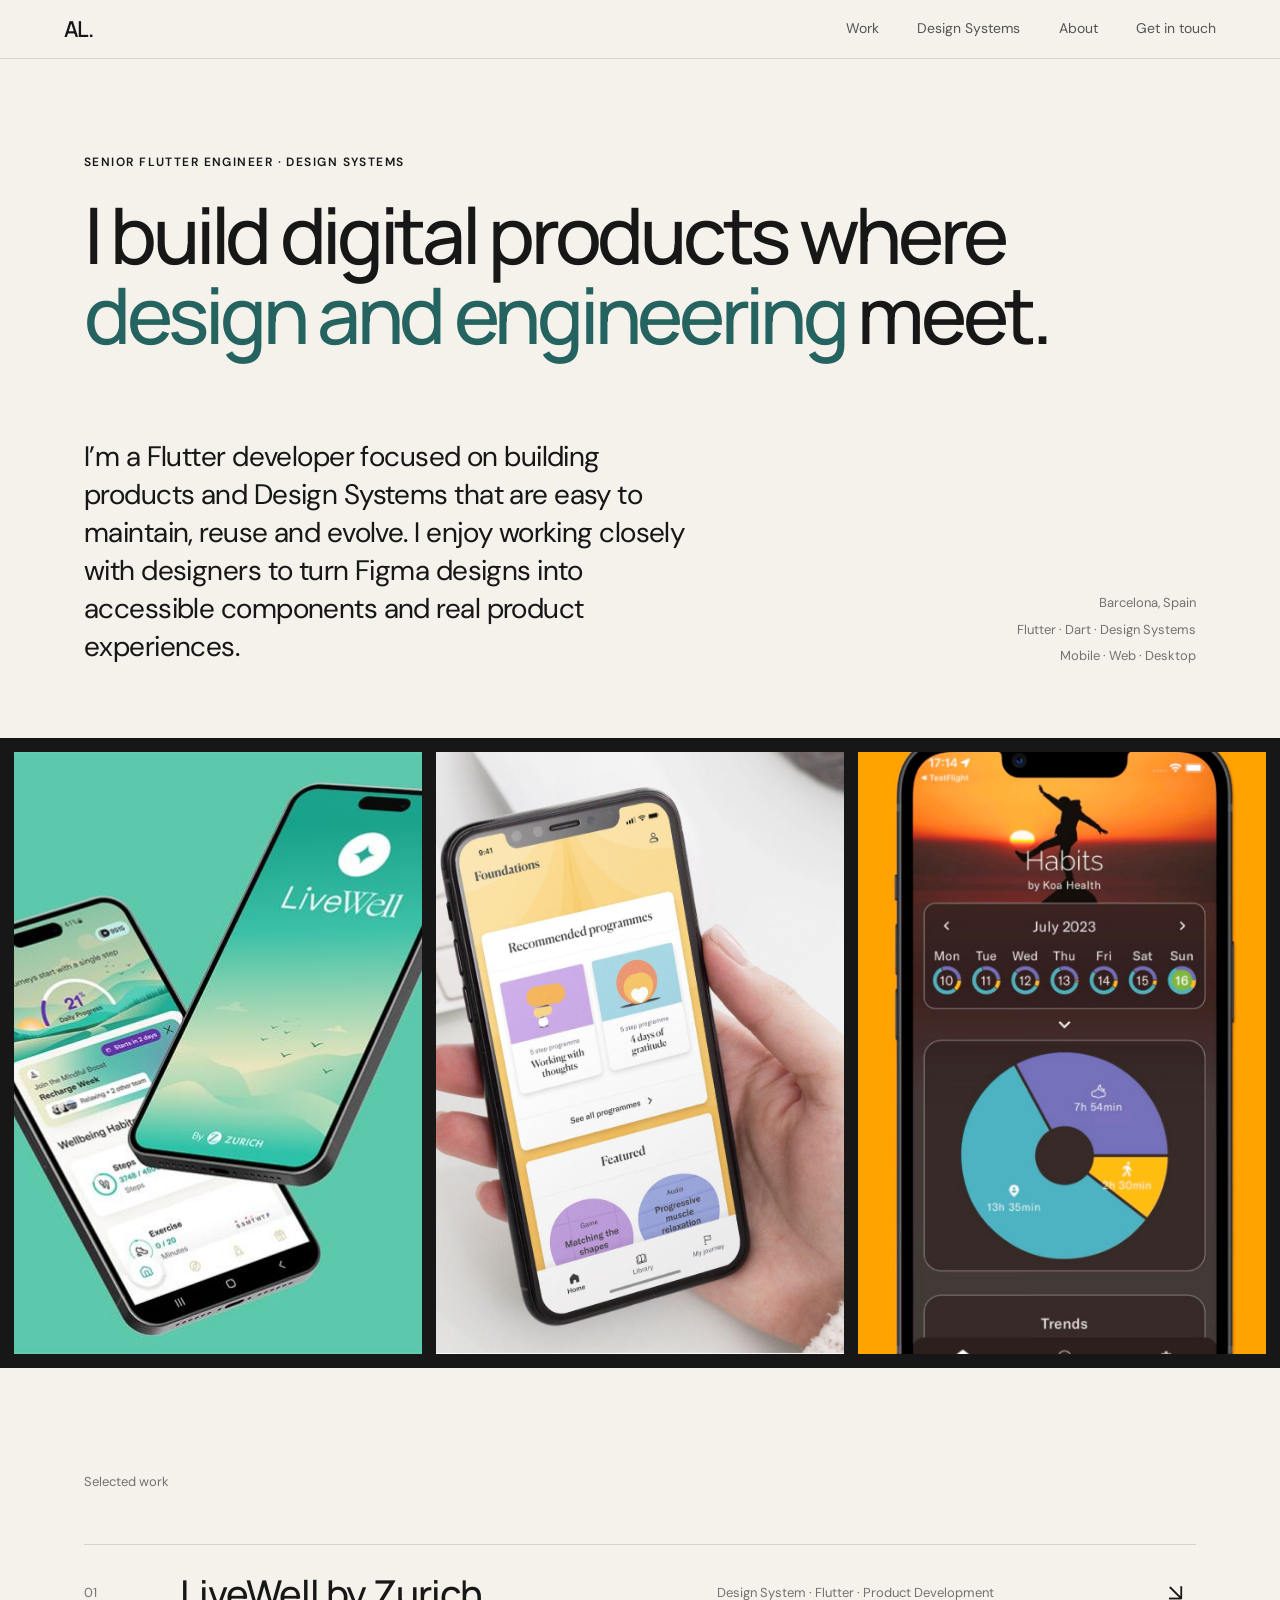
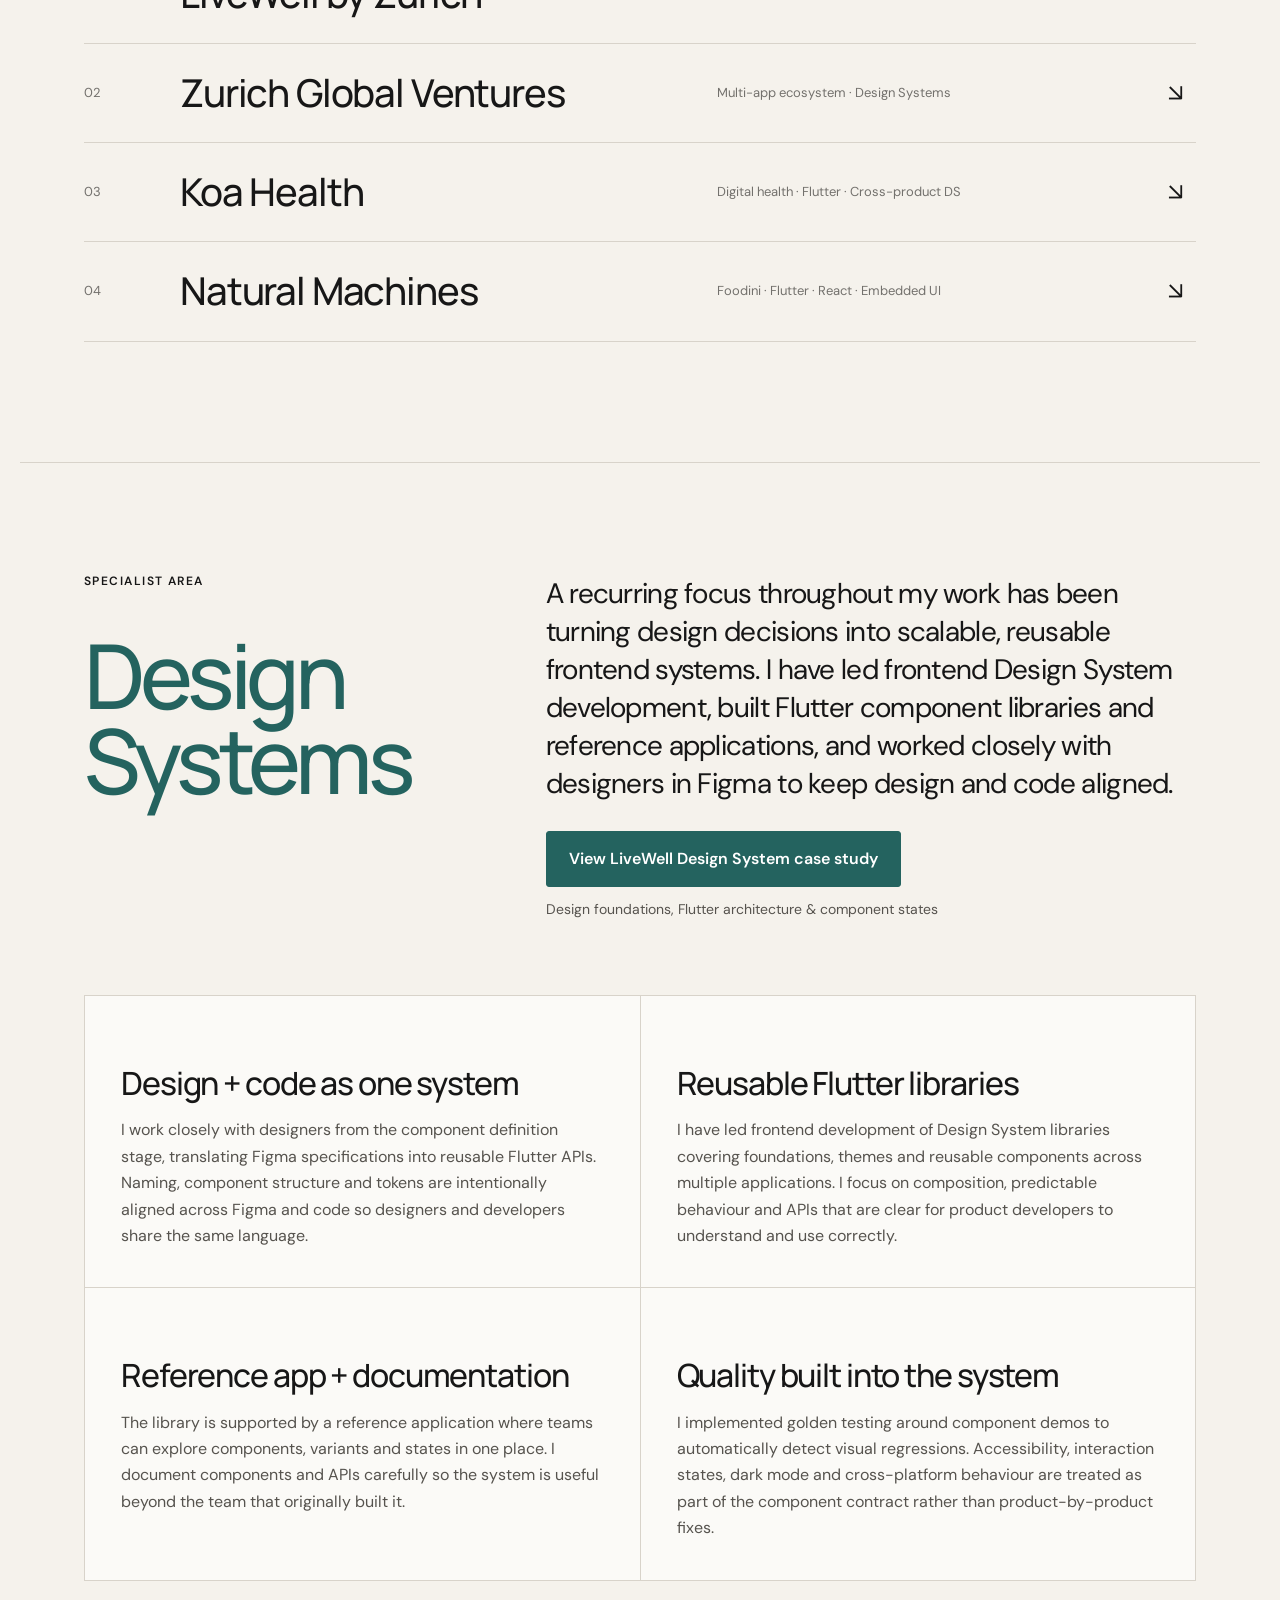
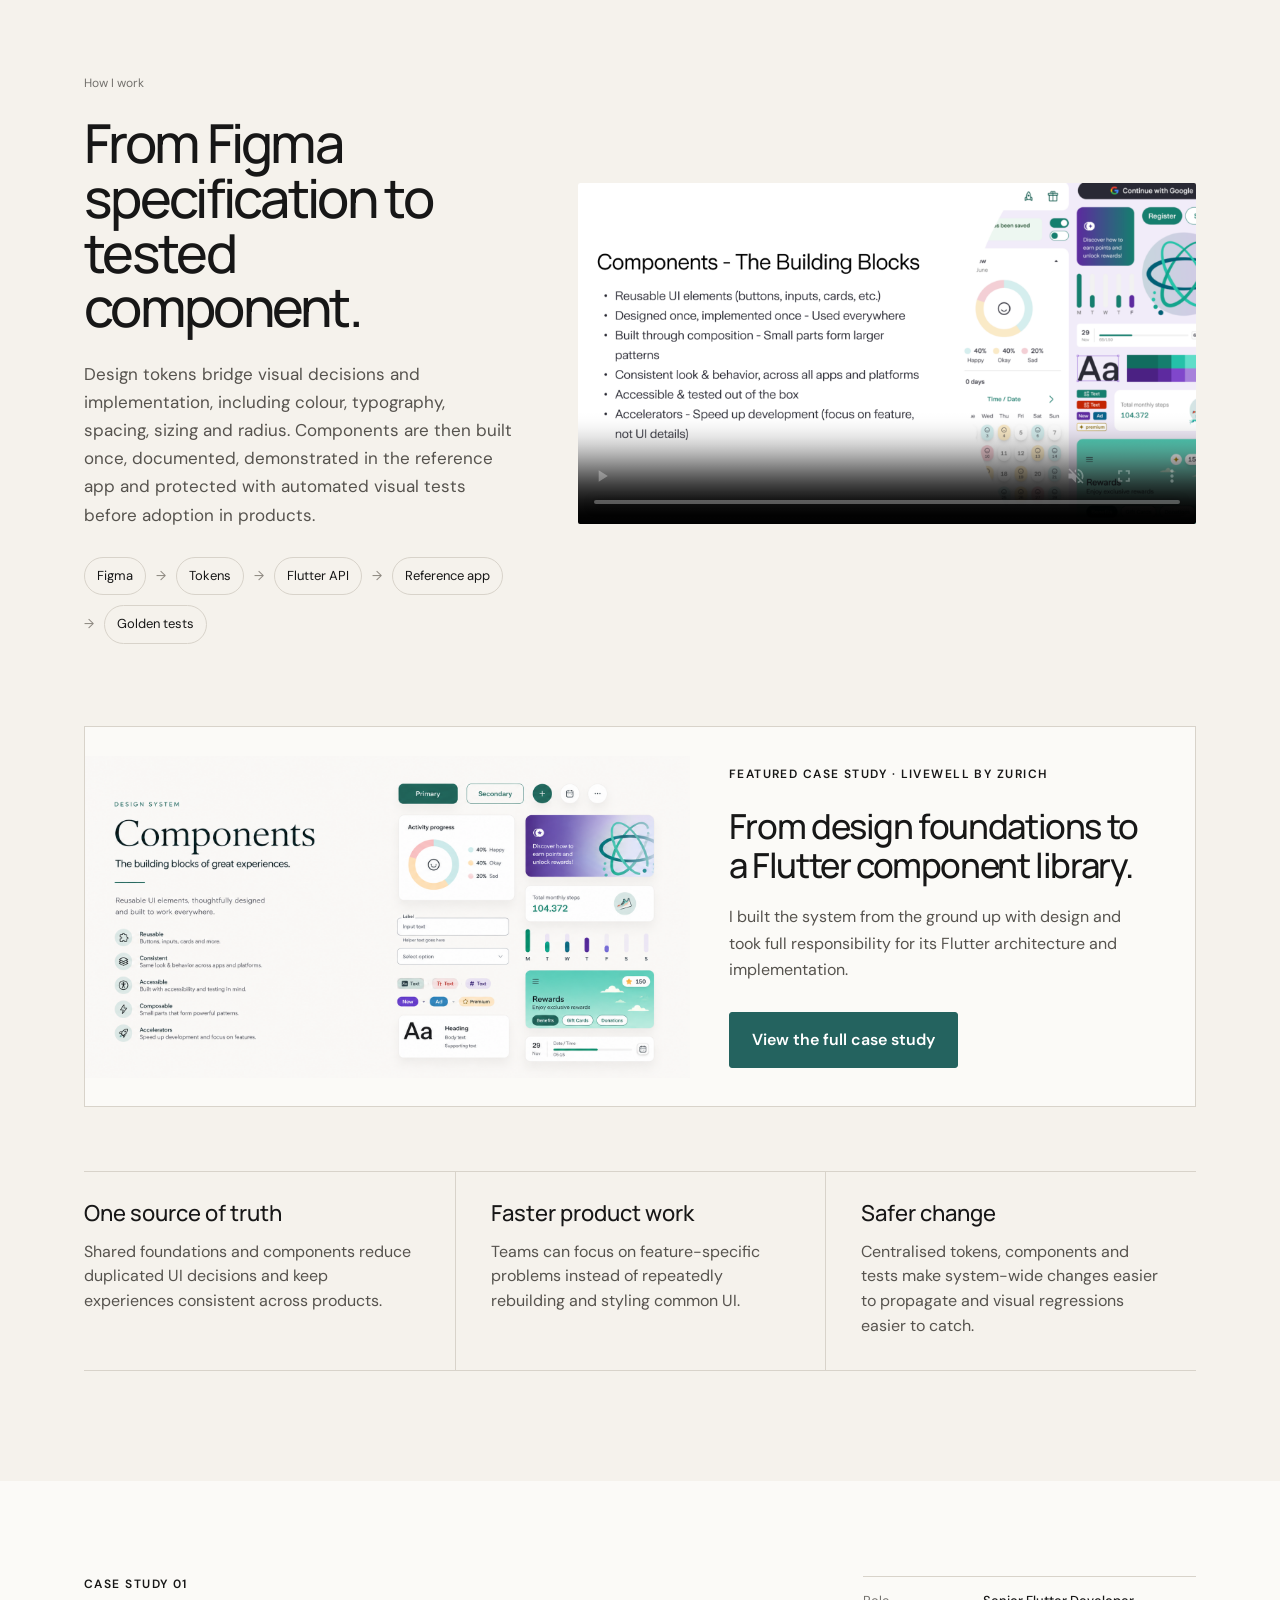
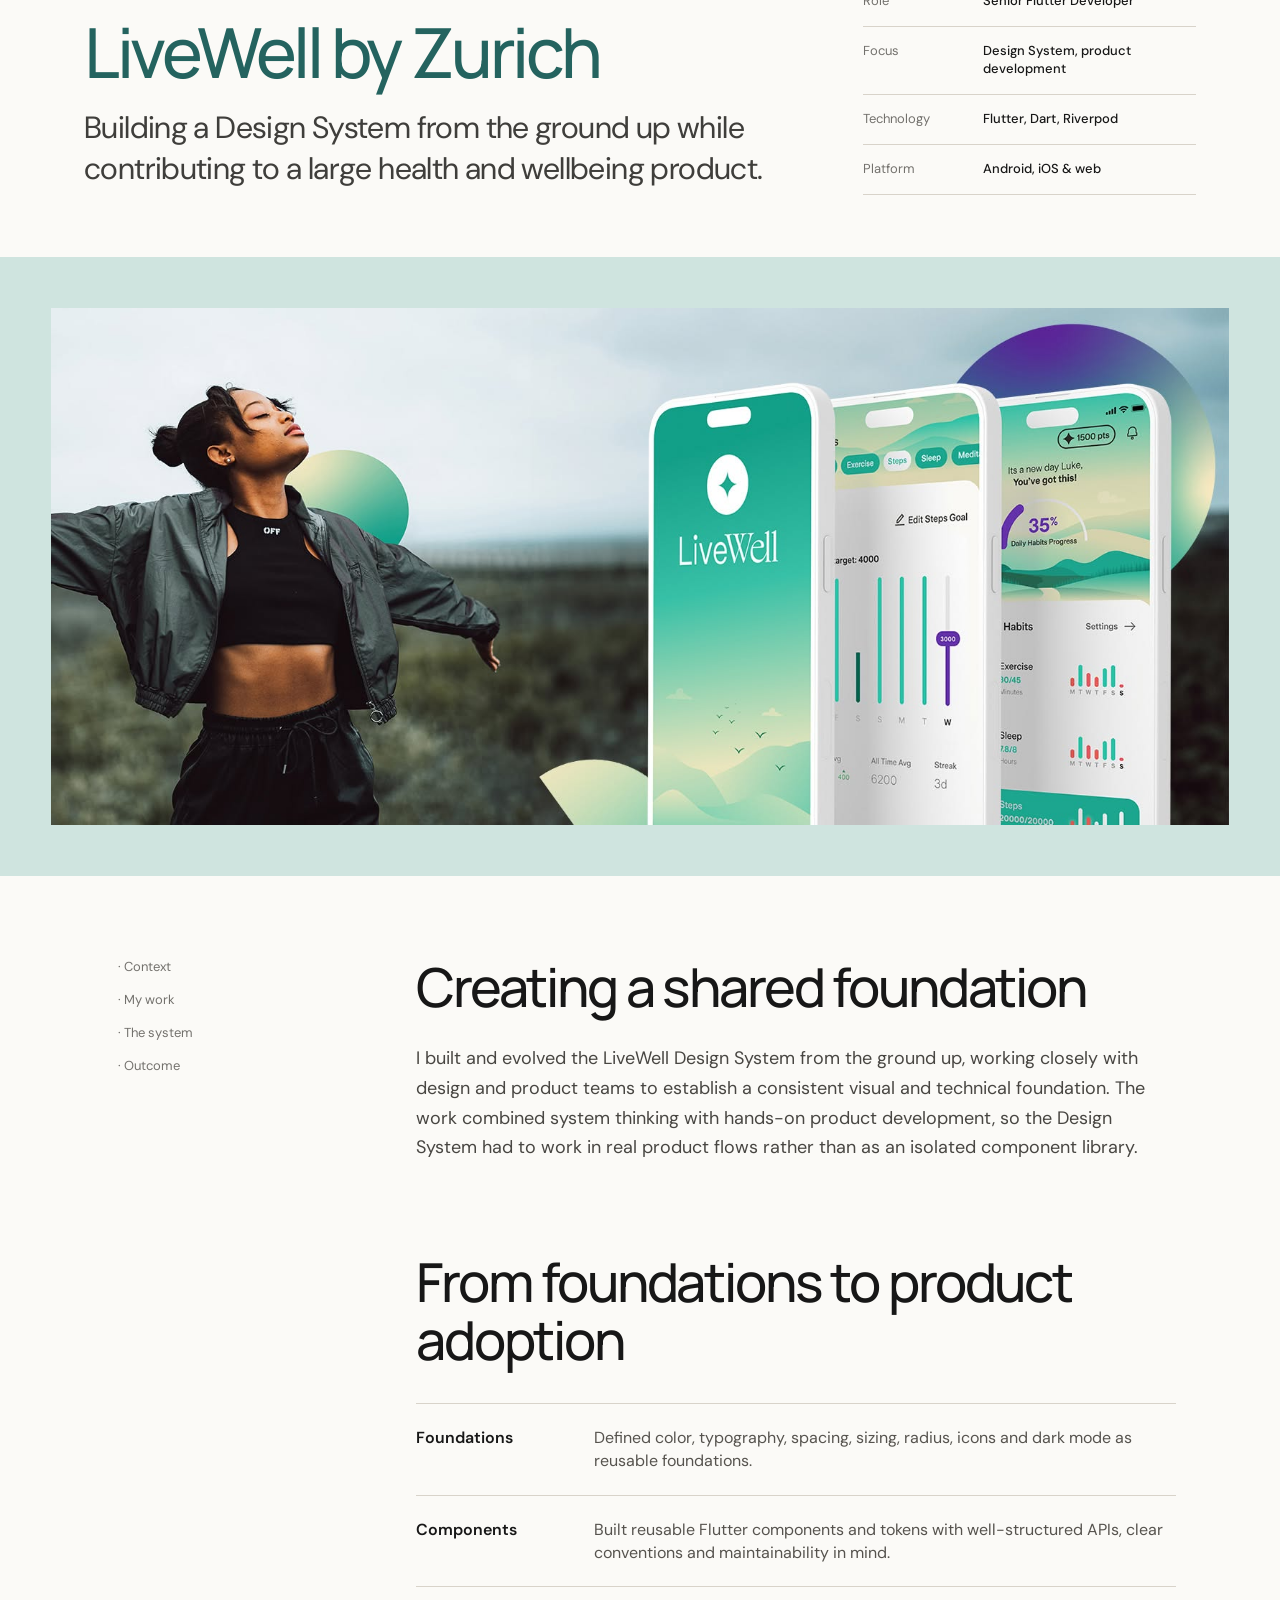
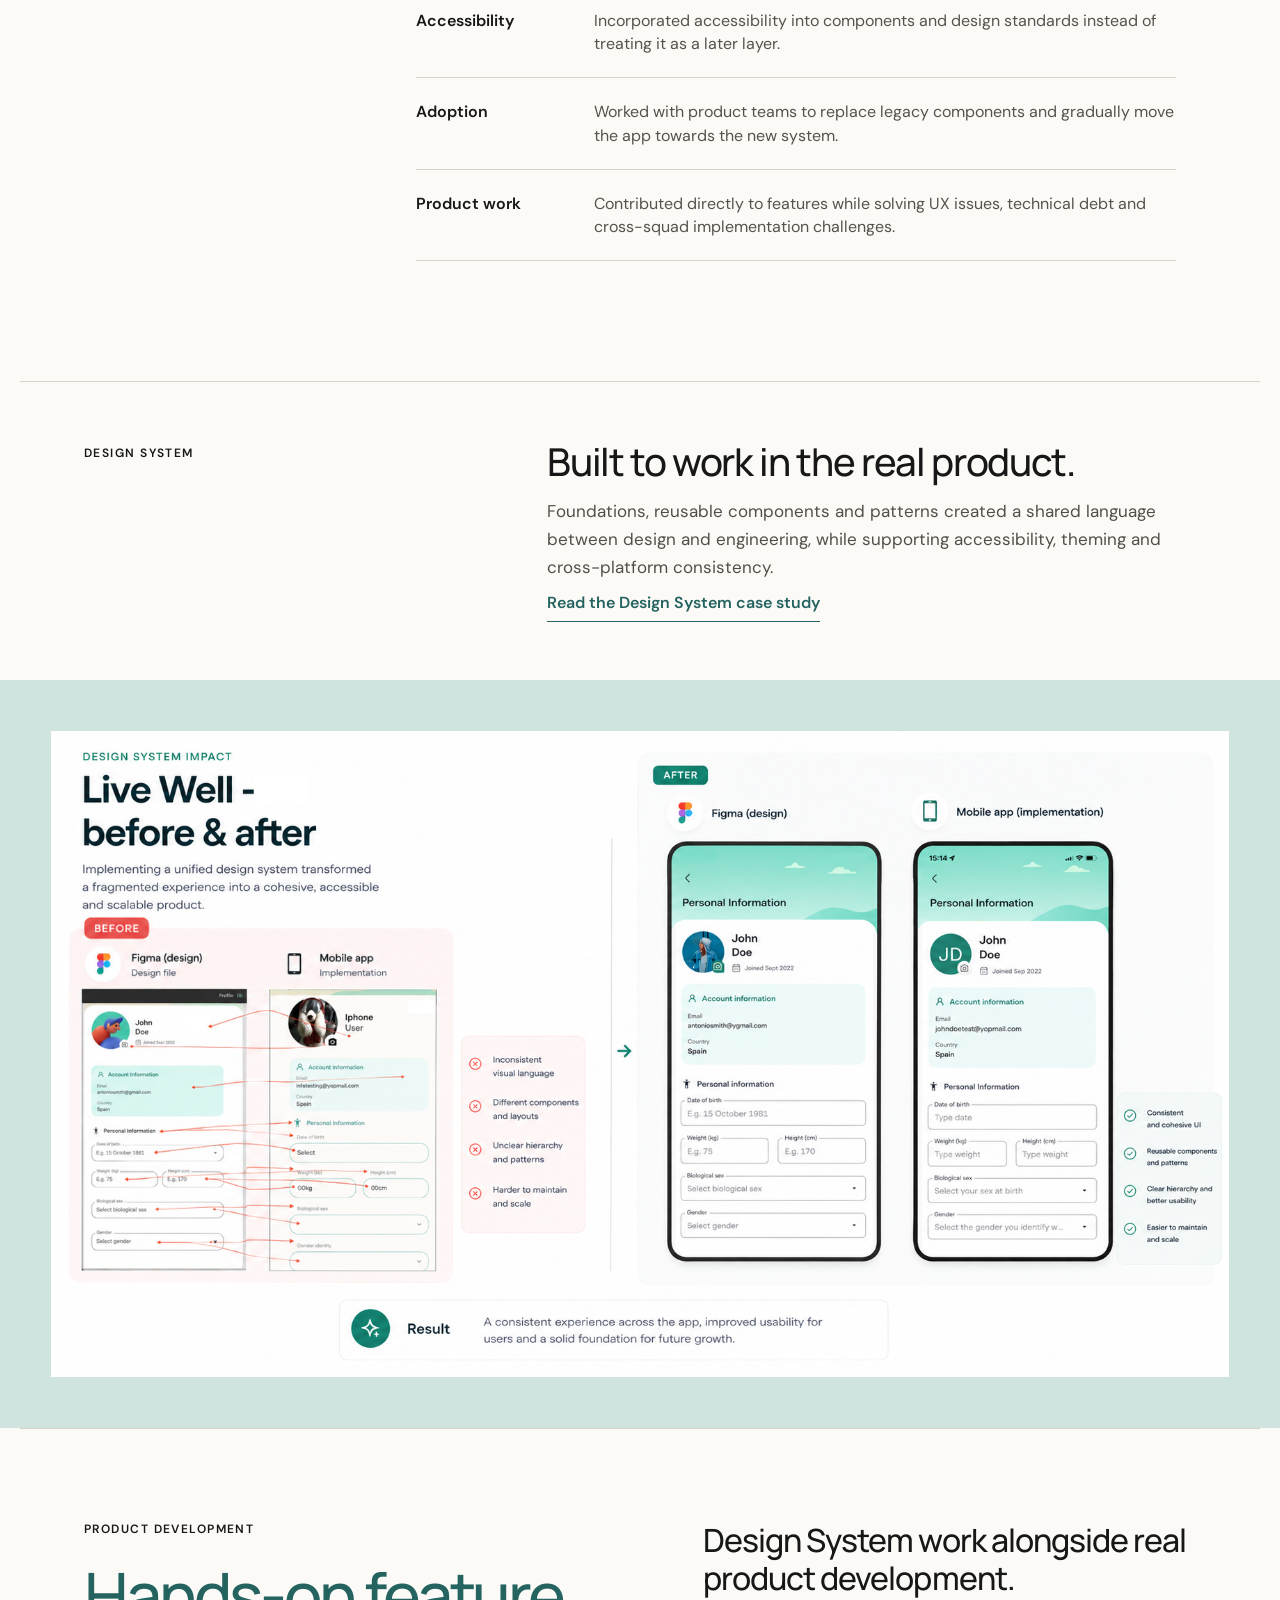
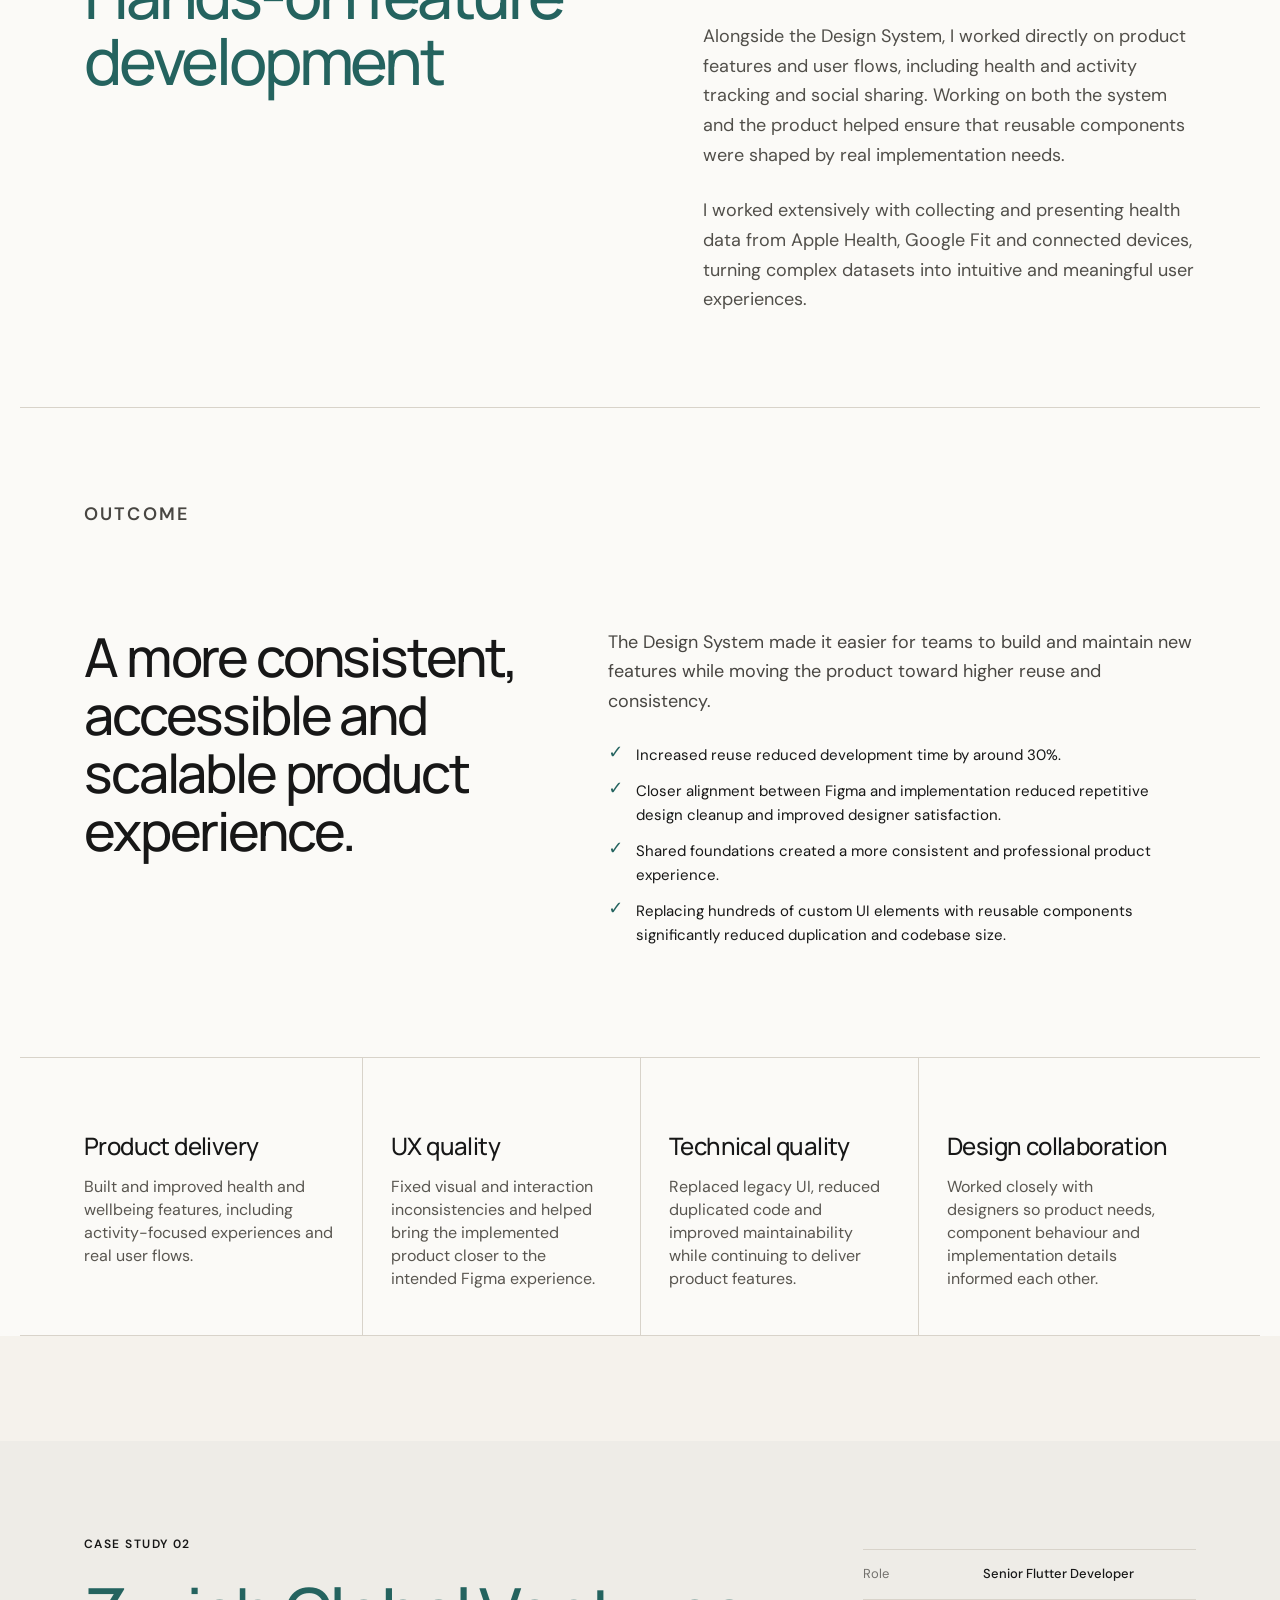
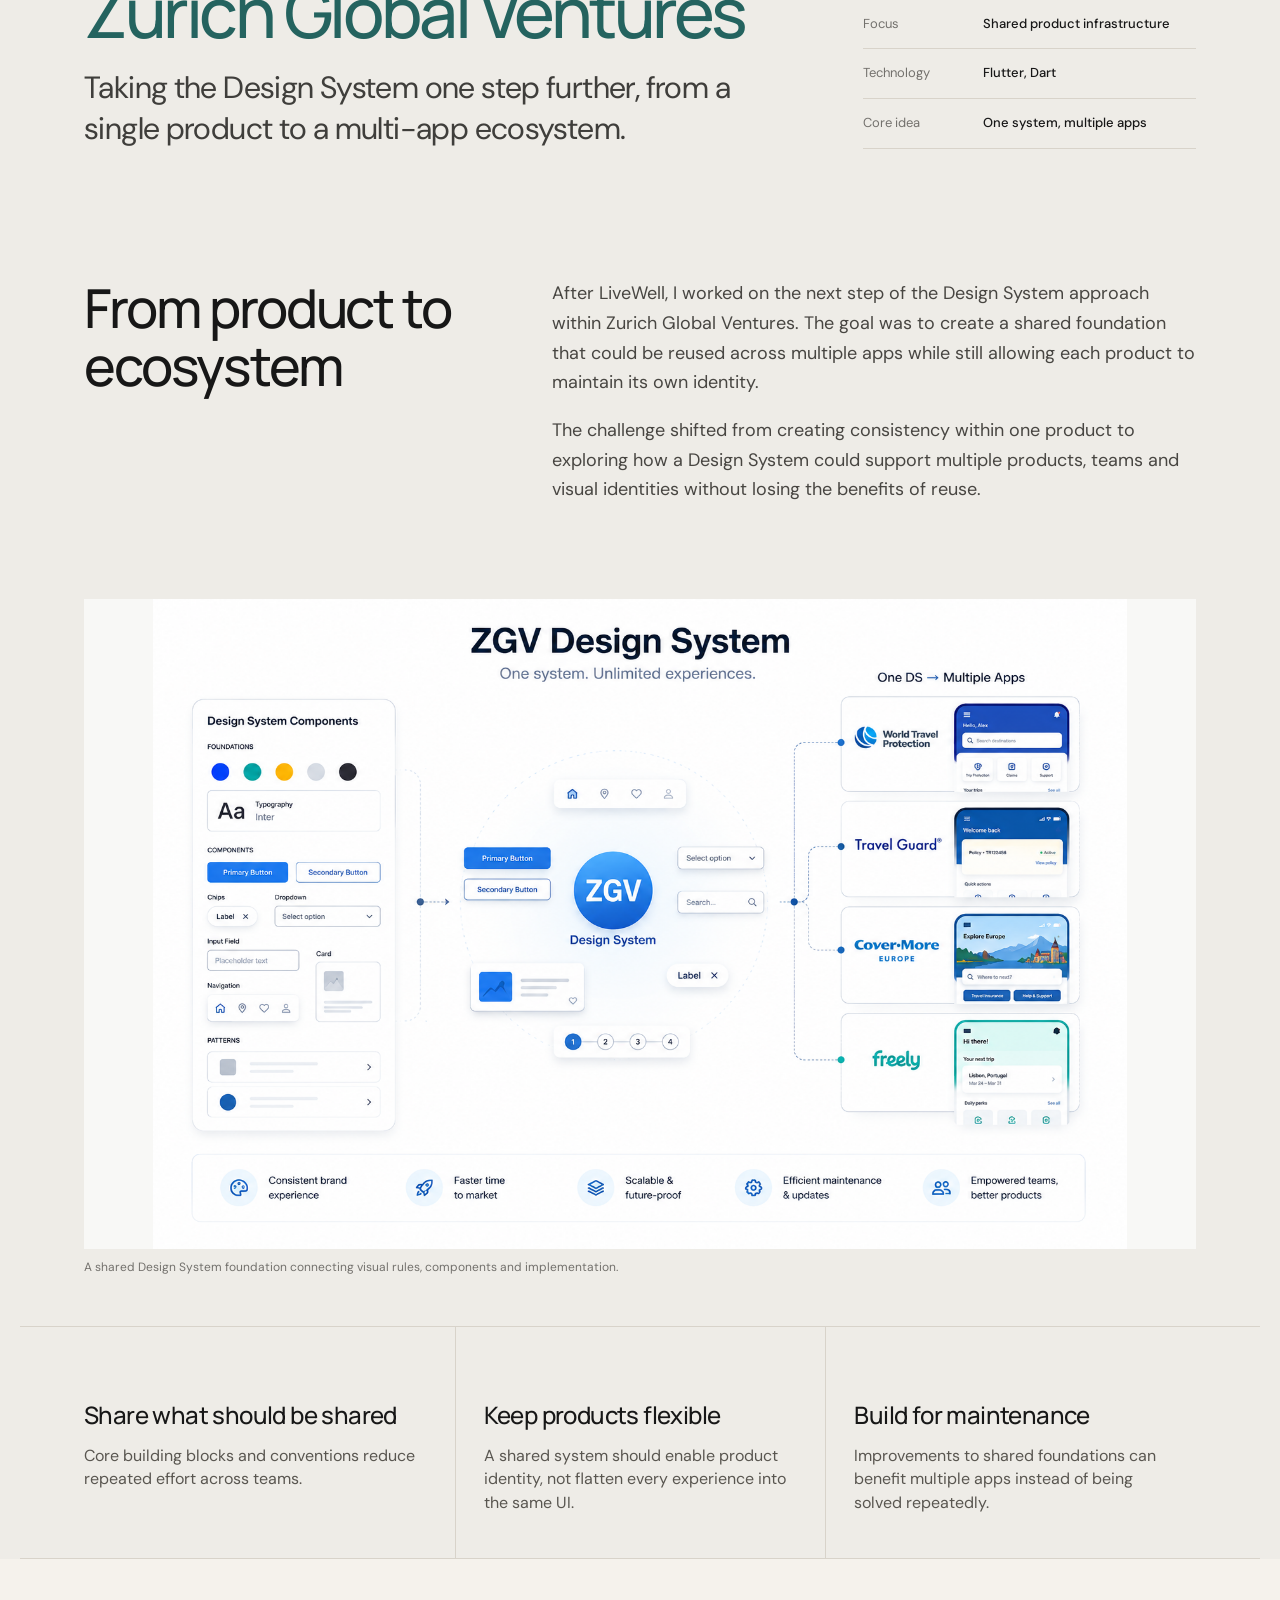
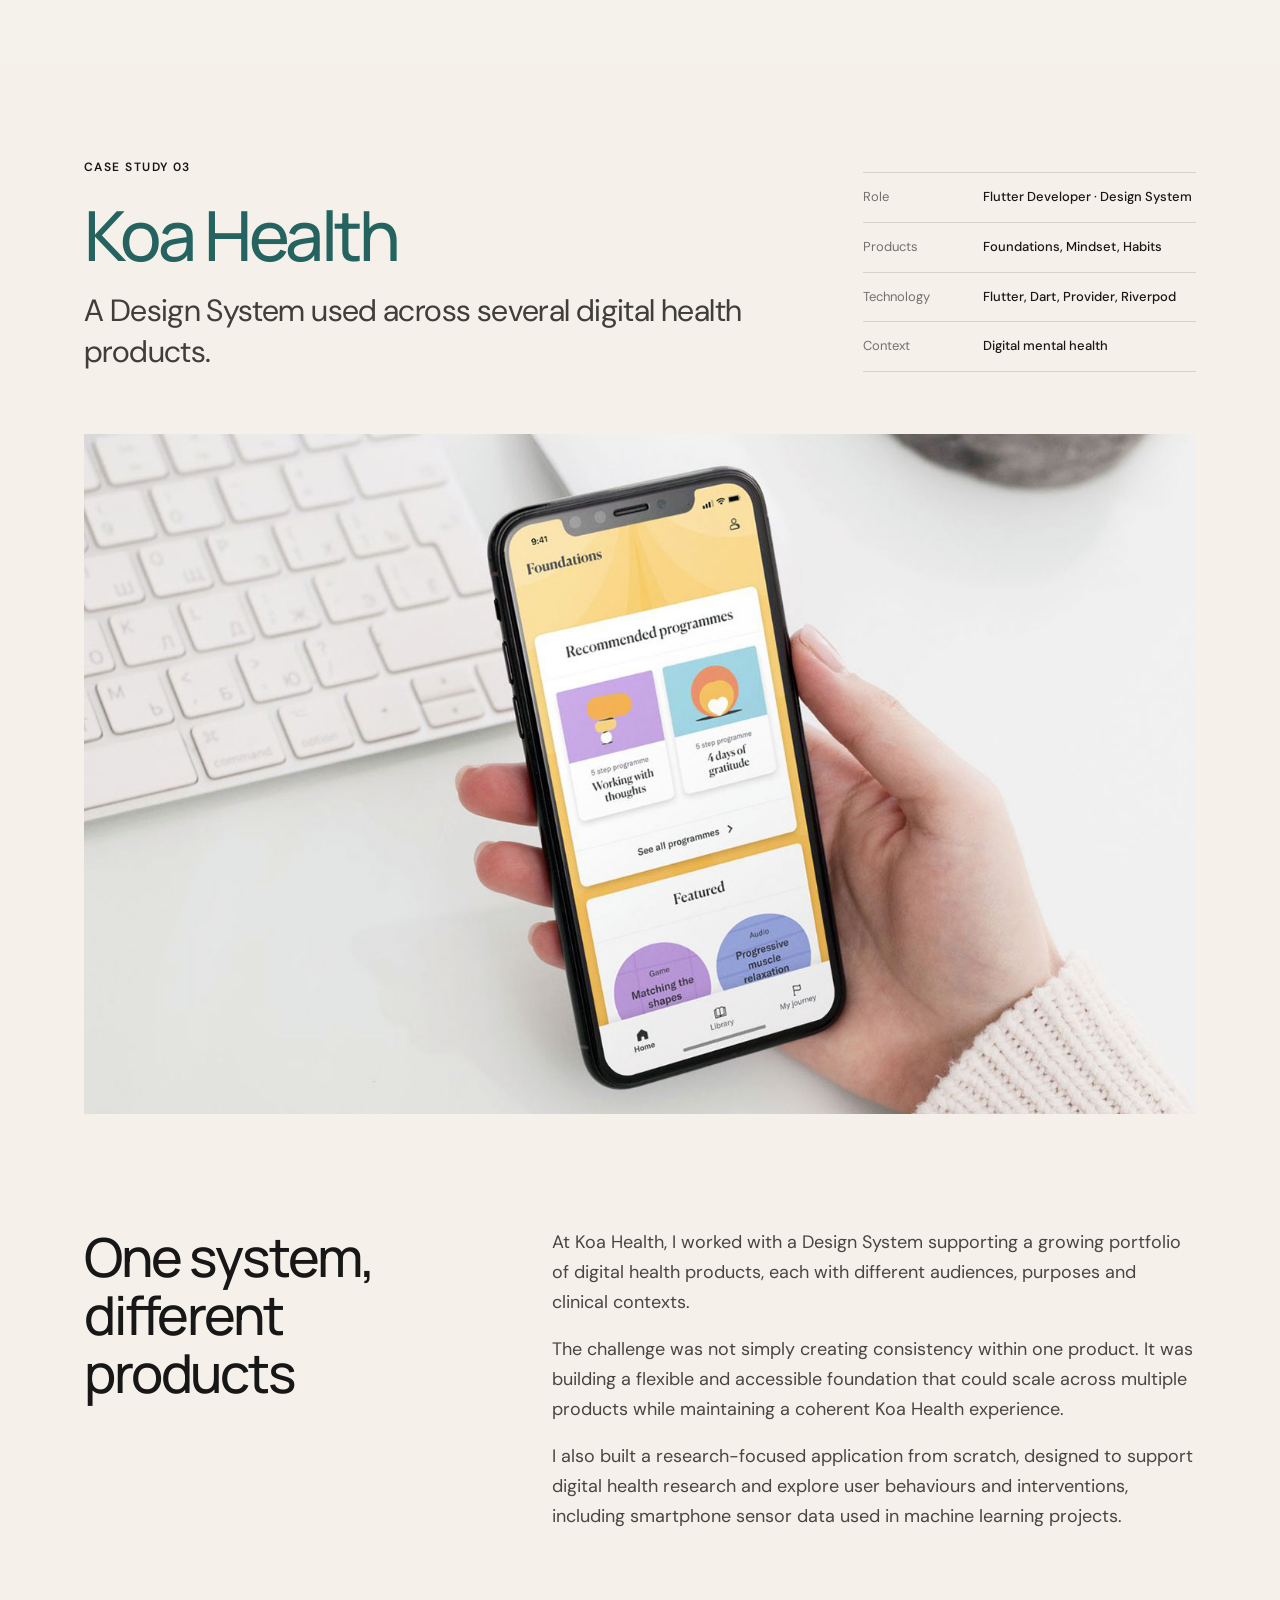
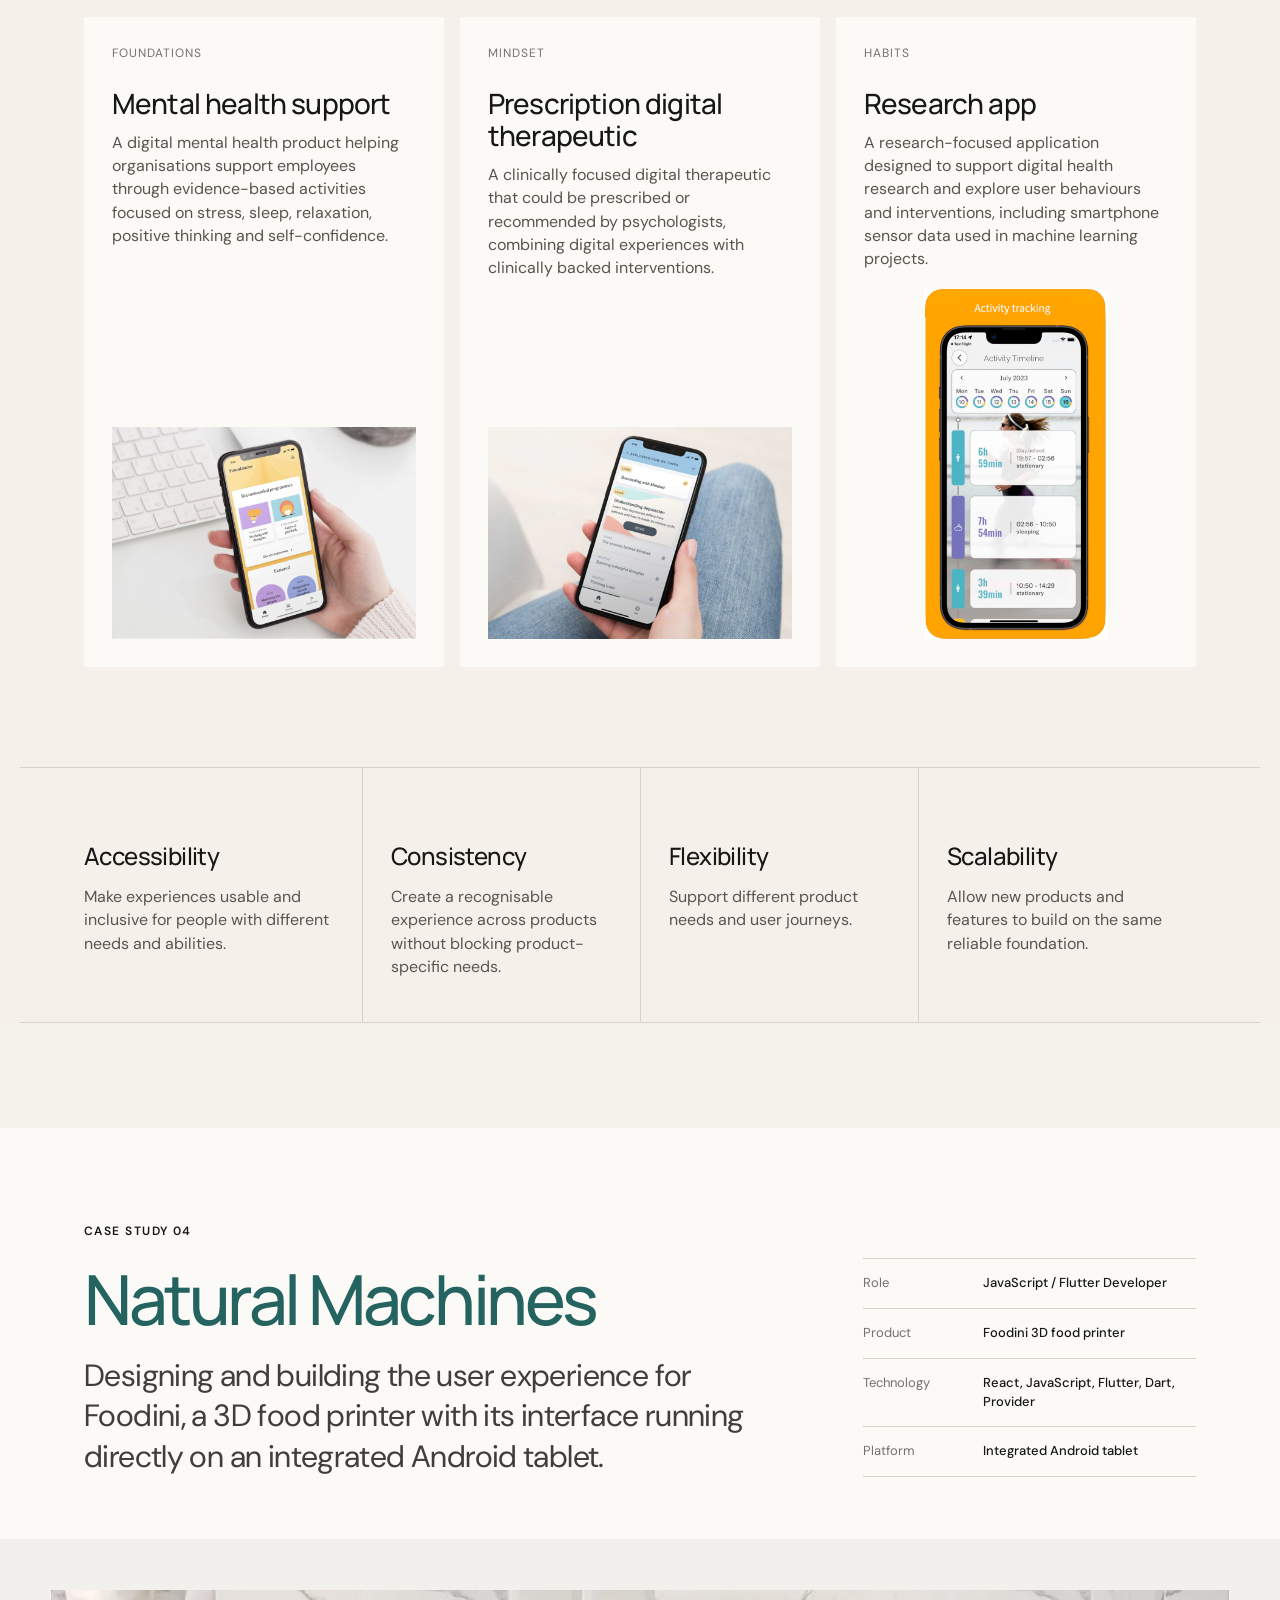
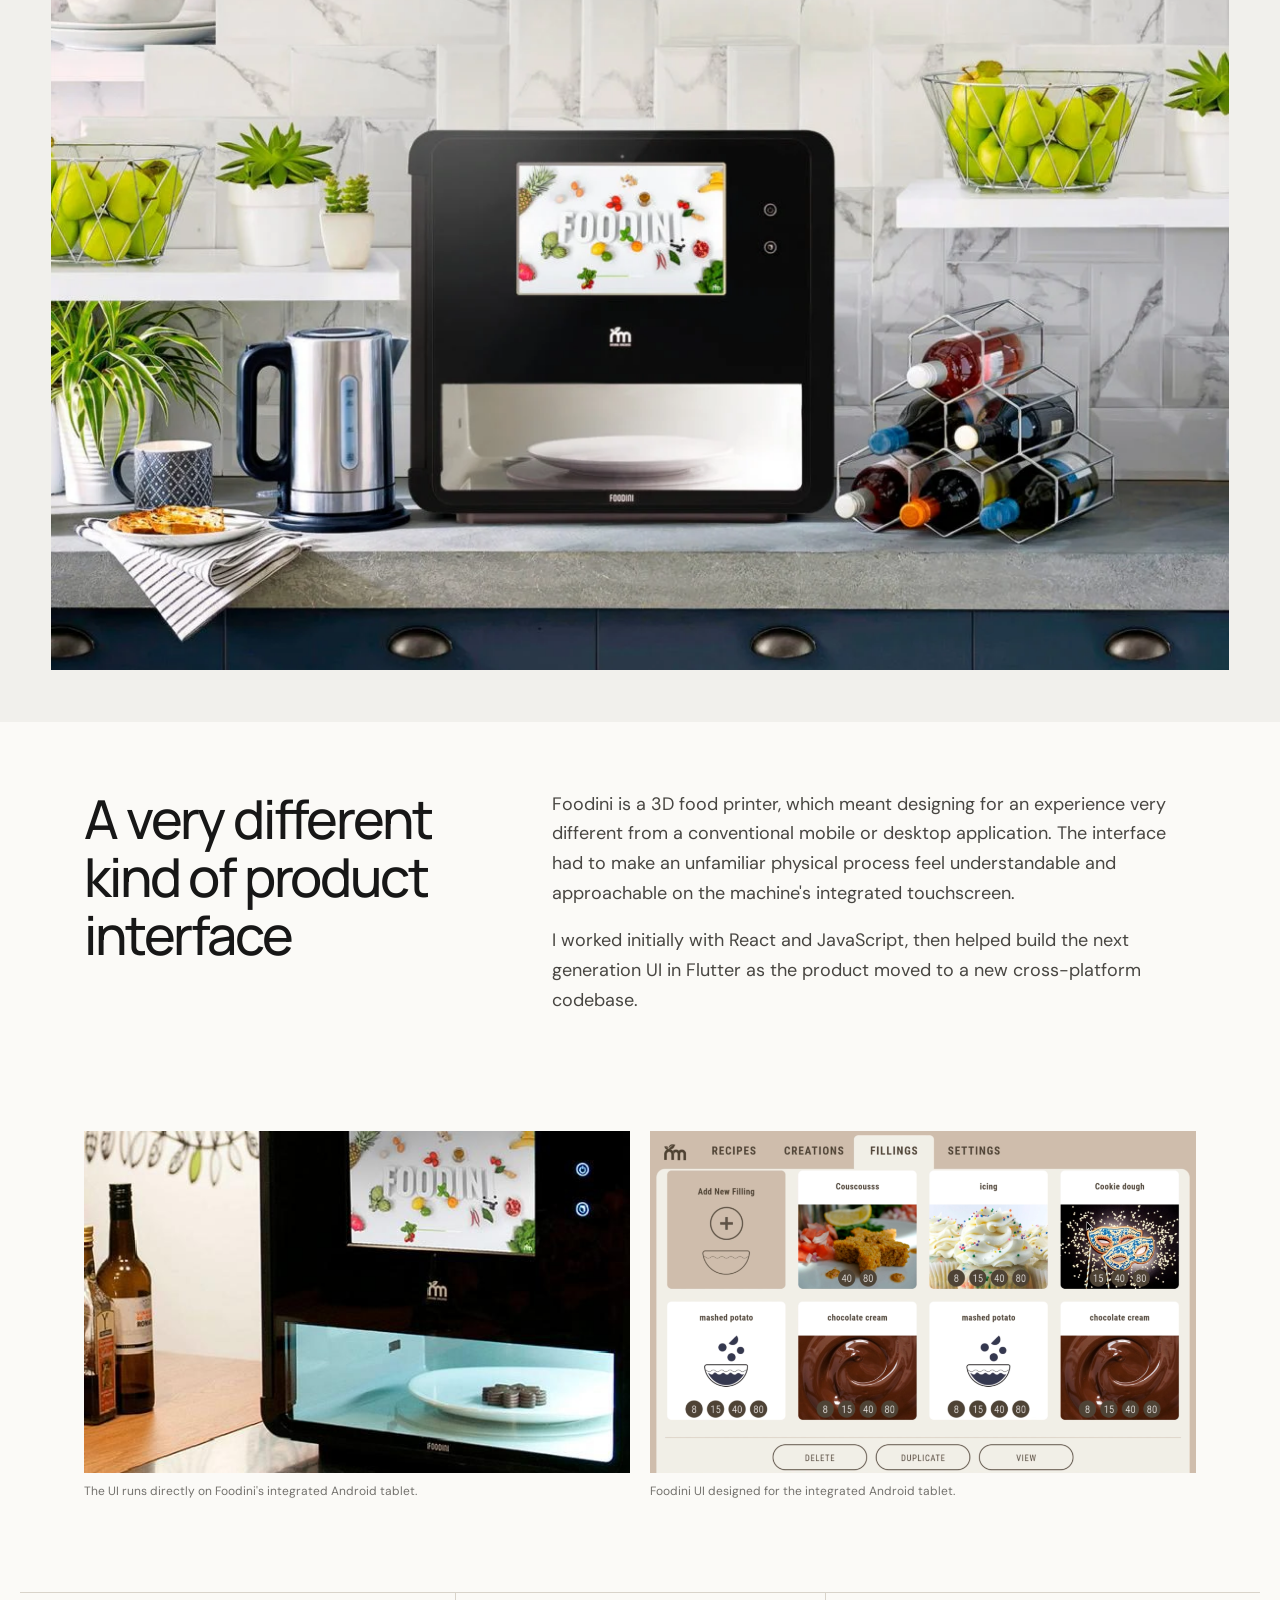
==== commit fc751bec: "update ds section" ====
--- a/index.html
+++ b/index.html
@@ -88,6 +88,7 @@
         <p class="ds-lede">A recurring focus throughout my work has been turning design decisions into scalable,
           reusable frontend systems. I have led frontend Design System development, built Flutter component libraries
           and reference applications, and worked closely with designers in Figma to keep design and code aligned.</p>
+        <div class="ds-intro-action"><a class="ds-primary-link" href="livewell-design-system.html">View LiveWell Design System case study</a><span>Design foundations, Flutter architecture &amp; component states</span></div>
       </div>
 
             <div class="ds-pillars">
@@ -117,26 +118,14 @@
         </div>
       </div>
 
-      <section class="image-grid section-shell compact-top">
-        <figure class="wide"><img src="assets/livewell-components-1.png"
-            alt="LiveWell design system component overview" />
-          <figcaption>Reusable components as the building blocks of the product.</figcaption>
-        </figure>
-        <figure><img src="assets/livewell-tokens.png" alt="LiveWell design tokens presentation" />
-          <figcaption>Tokens connect visual decisions to scalable code.</figcaption>
-        </figure>
-        <figure><img src="assets/livewell-dark-mode.png" alt="Light and dark mode screens side by side" />
-          <figcaption>Dark mode designed into the system from the start.</figcaption>
-        </figure>
-      </section>
-
-      <section class="livewell-ds-video section-shell" aria-label="LiveWell Design System demo">
-
-        <video autoplay muted loop playsinline controls poster="assets/livewell-before-after.png">
-          <source src="assets/livewell-ds.mp4" type="video/mp4" />
-          <source src="assets/livewell-ds.mov" type="video/quicktime" />
-        </video>
-      </section>
+      <a class="ds-case-link" href="livewell-design-system.html">
+        <img src="assets/livewell-components-1.png" alt="A selection of LiveWell components, from buttons to health and rewards cards" loading="lazy" />
+        <div><p class="eyebrow">Featured case study · LiveWell by Zurich</p>
+          <h3>From design foundations to a Flutter component library.</h3>
+          <p>I built the system from the ground up with design and took full responsibility for its Flutter architecture and implementation.</p>
+          <span class="ds-primary-link">View the full case study</span>
+        </div>
+      </a>
 
       <div class="ds-outcomes">
         <div><strong>One source of truth</strong>
@@ -224,6 +213,7 @@
           <h3>Built to work in the real product.</h3>
           <p>Foundations, reusable components and patterns created a shared language between design and engineering,
             while supporting accessibility, theming and cross-platform consistency.</p>
+          <a class="ds-text-link" href="livewell-design-system.html">Read the Design System case study</a>
         </div>
       </section>
 
--- a/styles.css
+++ b/styles.css
@@ -735,3 +735,156 @@
     font-size: clamp(36px, 11vw, 50px);
   }
 }
+
+/* LiveWell Design System case study */
+.ds-text-link { display: inline-block; color: var(--accent); font-weight: 600; padding: 10px 0 6px; border-bottom: 1px solid currentColor; }
+a:focus-visible { outline: 3px solid var(--accent); outline-offset: 6px; }
+.ds-case-link { display: grid; grid-template-columns: minmax(0, 1.2fr) minmax(0, 1fr); margin: 0 0 64px; background: var(--paper); border: 1px solid var(--line); }
+.ds-case-link > img { height: auto; object-fit: contain; align-self: center; }
+.ds-case-link > div { padding: clamp(24px, 4vw, 52px); }
+.ds-case-link h3 { margin: 0 0 20px; font: 500 clamp(28px, 3vw, 42px)/1.12 'Manrope', sans-serif; letter-spacing: -.04em; }
+.ds-case-link p:not(.eyebrow) { color: #56534e; line-height: 1.65; }
+.ds-case-link:hover .ds-text-link { color: var(--ink); }
+.ds-page { background: var(--paper); }
+.ds-page .eyebrow { font-size: 14px; }
+.ds-page section[id] { scroll-margin-top: 100px; }
+.ds-skip { position: fixed; top: -100px; left: 20px; padding: 14px; background: var(--paper); z-index: 1100; }
+.ds-skip:focus { top: 20px; }
+.ds-case-hero { padding-top: 130px; padding-bottom: 60px; }
+.ds-case-hero > .eyebrow { margin-top: 55px; }
+.ds-case-hero h1 { margin: 0; font: 500 clamp(48px, 7.5vw, 100px)/1.04 'Manrope', sans-serif; letter-spacing: -.055em; }
+.ds-case-hero h1 span { color: var(--accent); }
+.ds-case-lede { max-width: 790px; font-size: clamp(21px, 2.3vw, 30px); line-height: 1.45; margin: 30px 0 50px; }
+.ds-role-grid { display: grid; grid-template-columns: repeat(3, minmax(0, 1fr)); gap: 28px; margin: 0; border-top: 1px solid var(--line); padding-top: 24px; }
+.ds-role-grid dt { color: #56534e; font-size: 14px; margin-bottom: 12px; }
+.ds-role-grid dd { margin: 0; line-height: 1.7; }
+.ds-page figure { margin: 0; min-width: 0; }
+.ds-page figure.section-shell { margin-inline: auto; }
+.ds-page figcaption { margin-top: 16px; color: #56534e; font-size: 14px; line-height: 1.6; }
+.ds-cover img { border: 1px solid var(--line); height: auto; }
+.ds-section-nav { display: flex; flex-wrap: wrap; gap: 12px 28px; padding-top: 30px; padding-bottom: 30px; margin-top: 32px; border-top: 1px solid var(--line); border-bottom: 1px solid var(--line); font-size: 14px; }
+.ds-section-nav a:hover { text-decoration: underline; text-underline-offset: 5px; }
+.ds-story { display: grid; grid-template-columns: 1fr 1.2fr; gap: clamp(30px, 7vw, 100px); padding-top: 100px; padding-bottom: 100px; }
+.ds-page h2 { margin: 0; font: 500 clamp(32px, 4.1vw, 54px)/1.12 'Manrope', sans-serif; letter-spacing: -.04em; }
+.ds-page h3 { font: 500 24px/1.25 'Manrope', sans-serif; letter-spacing: -.025em; }
+.ds-prose p, .ds-section-heading > p:last-child, .ds-foundation-grid article > p, .ds-engineering-grid article p, .ds-detail-grid p { font-size: 17px; line-height: 1.75; color: #4d4a45; }
+.ds-prose p:first-child { margin-top: 0; }
+.ds-prose p + p { margin-top: 24px; }
+.ds-section-heading { max-width: 760px; margin-bottom: 48px; }
+.ds-section-heading > p:last-child { margin-top: 25px; }
+.ds-foundations { padding-top: 70px; padding-bottom: 100px; border-top: 1px solid var(--line); }
+.ds-foundation-grid { display: grid; grid-template-columns: 1fr 1fr; gap: 36px; }
+.ds-foundation-grid h3 { margin-top: 0; }
+.ds-foundation-grid figure { margin-top: 28px; }
+.ds-foundation-grid img { border: 1px solid var(--line); border-radius: 4px; }
+.ds-foundation-grid a { display: block; }
+.ds-foundation-grid a:hover { opacity: .85; }
+.ds-token-names { display: flex; flex-wrap: wrap; gap: 10px; margin-top: 24px; }
+.ds-token-names code { padding: 8px 12px; background: var(--accent-soft); font-size: 14px; }
+.ds-engineering { background: #103e36; padding: 90px 0; color: #fbfaf7; }
+.ds-engineering h2 { color: #fbfaf7; }
+.ds-engineering .ds-section-heading > p:last-child, .ds-engineering .ds-engineering-grid article p { color: #d2e3de; }
+.ds-architecture { display: grid; grid-template-columns: repeat(3, minmax(0, 1fr)); gap: 16px; margin: 45px 0 60px; }
+.ds-architecture > div { border: 1px solid #5f847a; padding: 24px; }
+.ds-architecture strong { display: block; overflow-wrap: anywhere; font-family: monospace; font-size: 17px; }
+.ds-architecture span { display: block; margin-top: 12px; font-size: 16px; color: #d2e3de; }
+.ds-engineering-grid { display: grid; grid-template-columns: 1fr 1fr; gap: clamp(24px, 5vw, 64px); align-items: start; }
+.ds-engineering-grid h3 { margin-top: 0; }
+.ds-prose code, .ds-engineering-grid article code { overflow-wrap: anywhere; font-size: .9em; }
+.ds-code { background: #20252a; color: #c0e8d9; padding: clamp(20px, 3vw, 32px); border-radius: 4px; min-width: 0; }
+.ds-code > p { margin: 0 0 28px; font-size: 14px; color: #e1e8e5; }
+.ds-code pre { margin: 0 0 28px; overflow-x: auto; font-size: clamp(14px, 1.4vw, 17px); line-height: 1.9; }
+.ds-code > span { font-size: 14px; color: #bfcbc6; }
+.ds-components { padding-top: 100px; padding-bottom: 100px; }
+.ds-detail-grid { display: grid; grid-template-columns: repeat(3, minmax(0, 1fr)); gap: 30px; margin: 60px 0; border-top: 1px solid var(--line); padding-top: 28px; }
+.ds-video { background: #e8eee9; padding: clamp(16px, 3vw, 40px); }
+.ds-video video { display: block; width: 100%; max-height: 620px; }
+.ds-product { border-top: 1px solid var(--line); padding-bottom: 80px; }
+.ds-product .ds-story { padding-left: 0; padding-right: 0; padding-bottom: 50px; }
+.ds-product > figure { background: #dcebe6; padding: clamp(16px, 3vw, 40px); }
+.ds-end { border-top: 1px solid var(--line); padding-top: 70px; padding-bottom: 90px; }
+.ds-end > p:not(.eyebrow) { max-width: 680px; font-size: 19px; line-height: 1.65; }
+.ds-end .ds-text-link { margin-right: 30px; }
+@media (max-width: 900px) {
+  .ds-case-link, .ds-story, .ds-engineering-grid { grid-template-columns: 1fr; }
+  .ds-case-link > img { height: auto; }
+  .ds-role-grid, .ds-architecture, .ds-detail-grid { grid-template-columns: 1fr; }
+  .ds-role-grid { gap: 20px; }
+  .ds-role-grid > div + div { border-top: 1px solid var(--line); padding-top: 20px; }
+  .ds-story { padding-top: 65px; padding-bottom: 65px; }
+  .ds-architecture { gap: 12px; }
+}
+@media (max-width: 600px) {
+  .ds-page .site-header nav { gap: 12px; font-size: 12px; }
+  .ds-page .site-header { gap: 18px; }
+  .ds-case-hero { padding-top: 100px; }
+  .ds-case-hero > .eyebrow { margin-top: 38px; }
+  .ds-foundation-grid { grid-template-columns: 1fr; gap: 40px; }
+  .ds-foundations, .ds-components { padding-top: 60px; padding-bottom: 60px; }
+  .ds-engineering { padding: 60px 0; }
+}
+@media (prefers-reduced-motion: reduce) {
+  html { scroll-behavior: auto; }
+  .reveal { opacity: 1; transform: none; transition: none; }
+}
+
+/* Discoverable case-study links and uncropped component specifications. */
+.ds-primary-link { display: inline-flex; align-items: center; justify-content: center; min-height: 48px; padding: 16px 22px; background: var(--accent); color: #fff; border: 1px solid var(--accent); font-size: 16px; font-weight: 600; line-height: 1.4; text-align: center; border-radius: 3px; }
+.ds-primary-link:hover, .ds-case-link:hover .ds-primary-link { background: #174e49; border-color: #174e49; }
+.ds-intro-action { grid-column: 2; margin-top: 28px; }
+.ds-intro-action > span { display: block; margin-top: 12px; color: #56534e; font-size: 14px; }
+.ds-case-link { align-items: center; }
+.ds-case-link > div { padding: clamp(24px, 3vw, 40px); }
+.ds-case-link h3 { font-size: clamp(28px, 2.7vw, 38px); }
+.ds-case-link .ds-primary-link { margin-top: 12px; }
+.ds-component-index { display: flex; flex-wrap: wrap; gap: 12px; margin: 50px 0 0; padding: 24px 0; border-block: 1px solid var(--line); }
+.ds-component-index a { display: inline-flex; align-items: center; min-height: 44px; padding: 10px 16px; border: 1px solid var(--line); border-radius: 30px; font-size: 16px; }
+.ds-component-index a:hover { background: var(--accent-soft); border-color: var(--accent); }
+.ds-component-showcase { padding: 65px 0; border-bottom: 1px solid var(--line); scroll-margin-top: 100px; }
+.ds-gallery-heading { display: grid; grid-template-columns: 1fr 1.1fr; gap: 24px 64px; margin-bottom: 30px; }
+.ds-gallery-heading .eyebrow { margin-bottom: 14px; }
+.ds-gallery-heading h3 { margin: 0; font-size: clamp(27px, 3vw, 38px); }
+.ds-gallery-heading > p, .ds-accessibility-intro { margin: 0; color: #4d4a45; font-size: 17px; line-height: 1.75; }
+.ds-state-pair { display: grid; gap: 28px; }
+.ds-component-figure img { height: auto; width: 100%; border: 1px solid var(--line); border-radius: 5px; }
+.ds-component-figure > a { display: block; }
+.ds-component-figure > a:hover { outline: 2px solid var(--accent); outline-offset: 4px; }
+.ds-component-figure figcaption { display: flex; flex-wrap: wrap; justify-content: space-between; gap: 8px 20px; }
+.ds-component-figure figcaption a { text-decoration: underline; text-underline-offset: 4px; color: var(--accent); }
+.ds-implementation-note { border-left: 3px solid var(--accent); padding: 18px 24px; margin: 28px 0 0; background: #eaf0ec; color: #35453f; font-size: 16px; line-height: 1.75; }
+.ds-implementation-note code { font-size: 14px; overflow-wrap: anywhere; }
+.ds-accessibility { padding: 65px 0; scroll-margin-top: 100px; }
+.ds-accessibility > h3 { font-size: clamp(30px, 3vw, 42px); margin: 0 0 24px; }
+.ds-accessibility-intro { max-width: 760px; }
+.ds-accessibility .ds-detail-grid { margin: 35px 0; }
+.ds-accessibility h4 { font: 500 23px/1.3 'Manrope', sans-serif; margin: 0; }
+.ds-verification-copy { margin-top: 30px; }
+@media (max-width: 900px) {
+  .ds-intro-action { grid-column: 1; margin-top: 0; }
+  .ds-case-link > img { padding: 16px 16px 0; }
+  .ds-gallery-heading { grid-template-columns: 1fr; gap: 20px; }
+  .ds-component-showcase { padding: 45px 0; }
+}
+
+/* Documented foundations: spacing, size, icon geometry and depth. */
+.ds-measurement-grid { display: grid; grid-template-columns: 1fr 1fr; gap: 28px; margin-bottom: 40px; }
+.ds-scale-panel { background: #fff; border: 1px solid var(--line); padding: clamp(20px, 3vw, 32px); }
+.ds-scale-panel h4, .ds-icon-guidance h4 { margin: 0 0 24px; font: 500 24px/1.3 'Manrope', sans-serif; }
+.ds-scale-panel p { font-size: 16px; line-height: 1.75; color: #4d4a45; }
+.ds-scale-panel code { font-size: 14px; overflow-wrap: anywhere; }
+.ds-spacing-scale { list-style: none; padding: 0; margin: 0; }
+.ds-spacing-scale li { display: grid; grid-template-columns: 45px 1fr 55px; gap: 18px; align-items: center; padding: 9px 0; border-bottom: 1px solid #e9e6df; font-size: 16px; }
+.ds-spacing-scale li > span:last-child { text-align: right; }
+.ds-spacing-bar { display: block; width: var(--space-value); max-width: 100%; height: 16px; background: var(--accent); }
+.ds-radius-examples { display: grid; grid-template-columns: repeat(3, 1fr); gap: 16px; margin: 30px 0; }
+.ds-radius-examples > div { min-height: 80px; display: grid; place-items: center; border: 1px solid #92b6ab; background: #eaf3ee; border-radius: var(--sample-radius); }
+.ds-layout-gallery { display: grid; grid-template-columns: repeat(3, minmax(0, 1fr)); gap: 24px; }
+.ds-icon-galleries { display: grid; grid-template-columns: repeat(2, minmax(0, 1fr)); gap: 28px; }
+.ds-icon-guidance { display: grid; grid-template-columns: minmax(0, .85fr) minmax(0, 1fr); gap: 50px; margin-top: 50px; align-items: center; }
+.ds-pixel-note { border-top: 1px solid var(--line); padding-top: 18px; }
+@media (max-width: 900px) {
+  .ds-measurement-grid, .ds-layout-gallery, .ds-icon-guidance { grid-template-columns: 1fr; }
+  .ds-layout-gallery { gap: 36px; }
+  .ds-icon-guidance { gap: 28px; }
+}
+@media (max-width: 600px) { .ds-icon-galleries { grid-template-columns: 1fr; } }
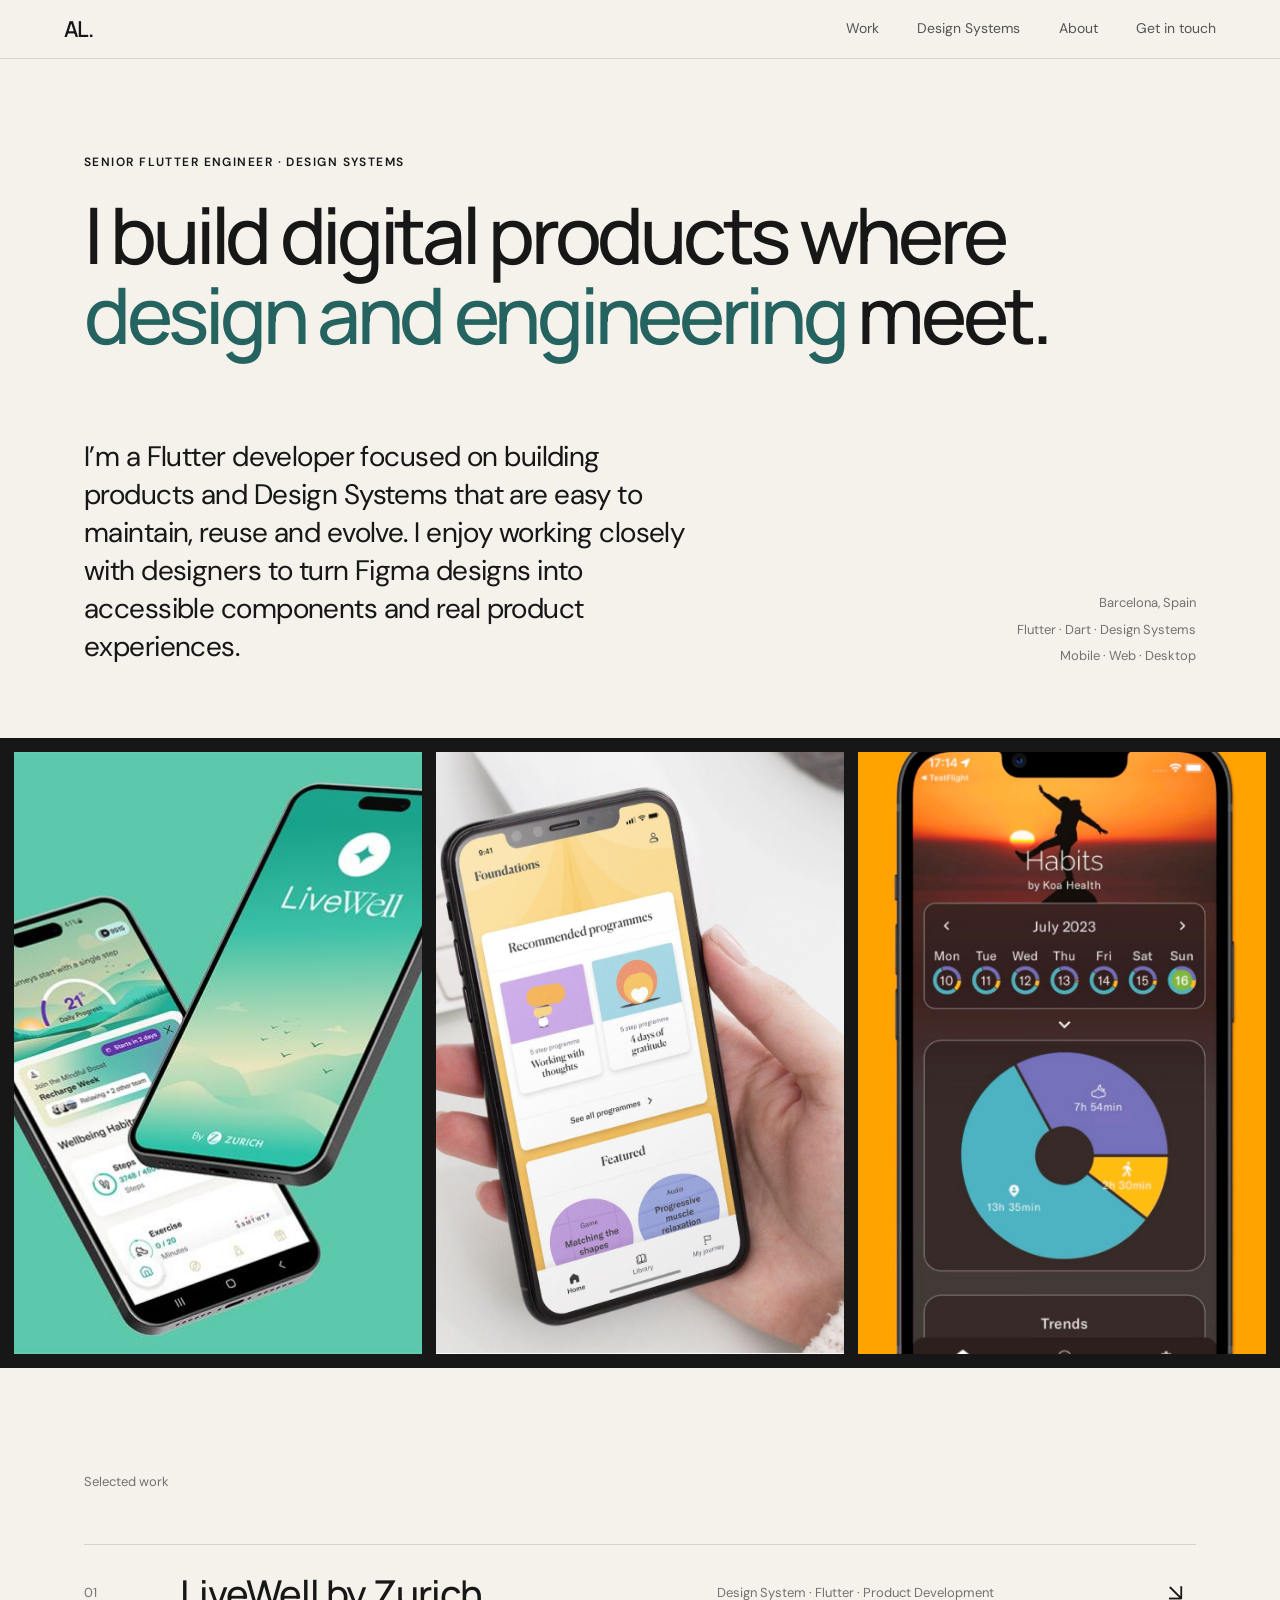
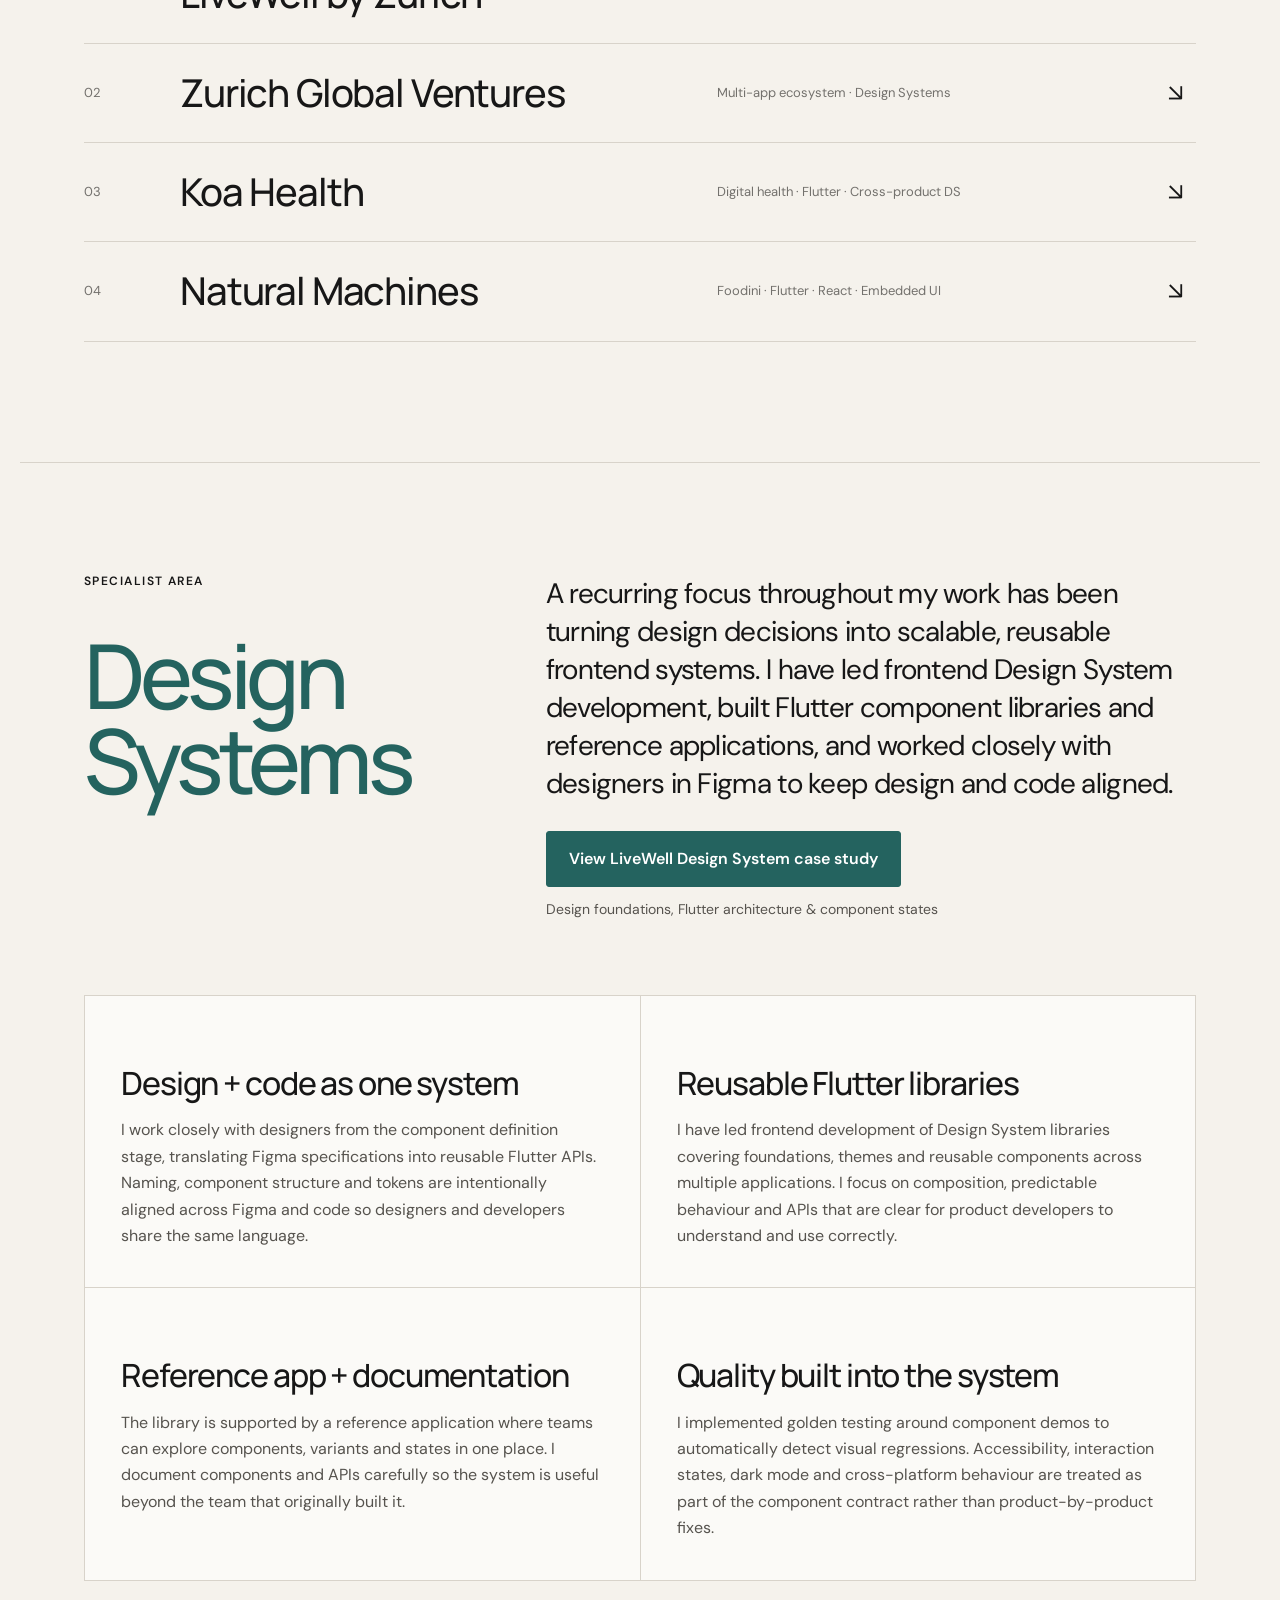
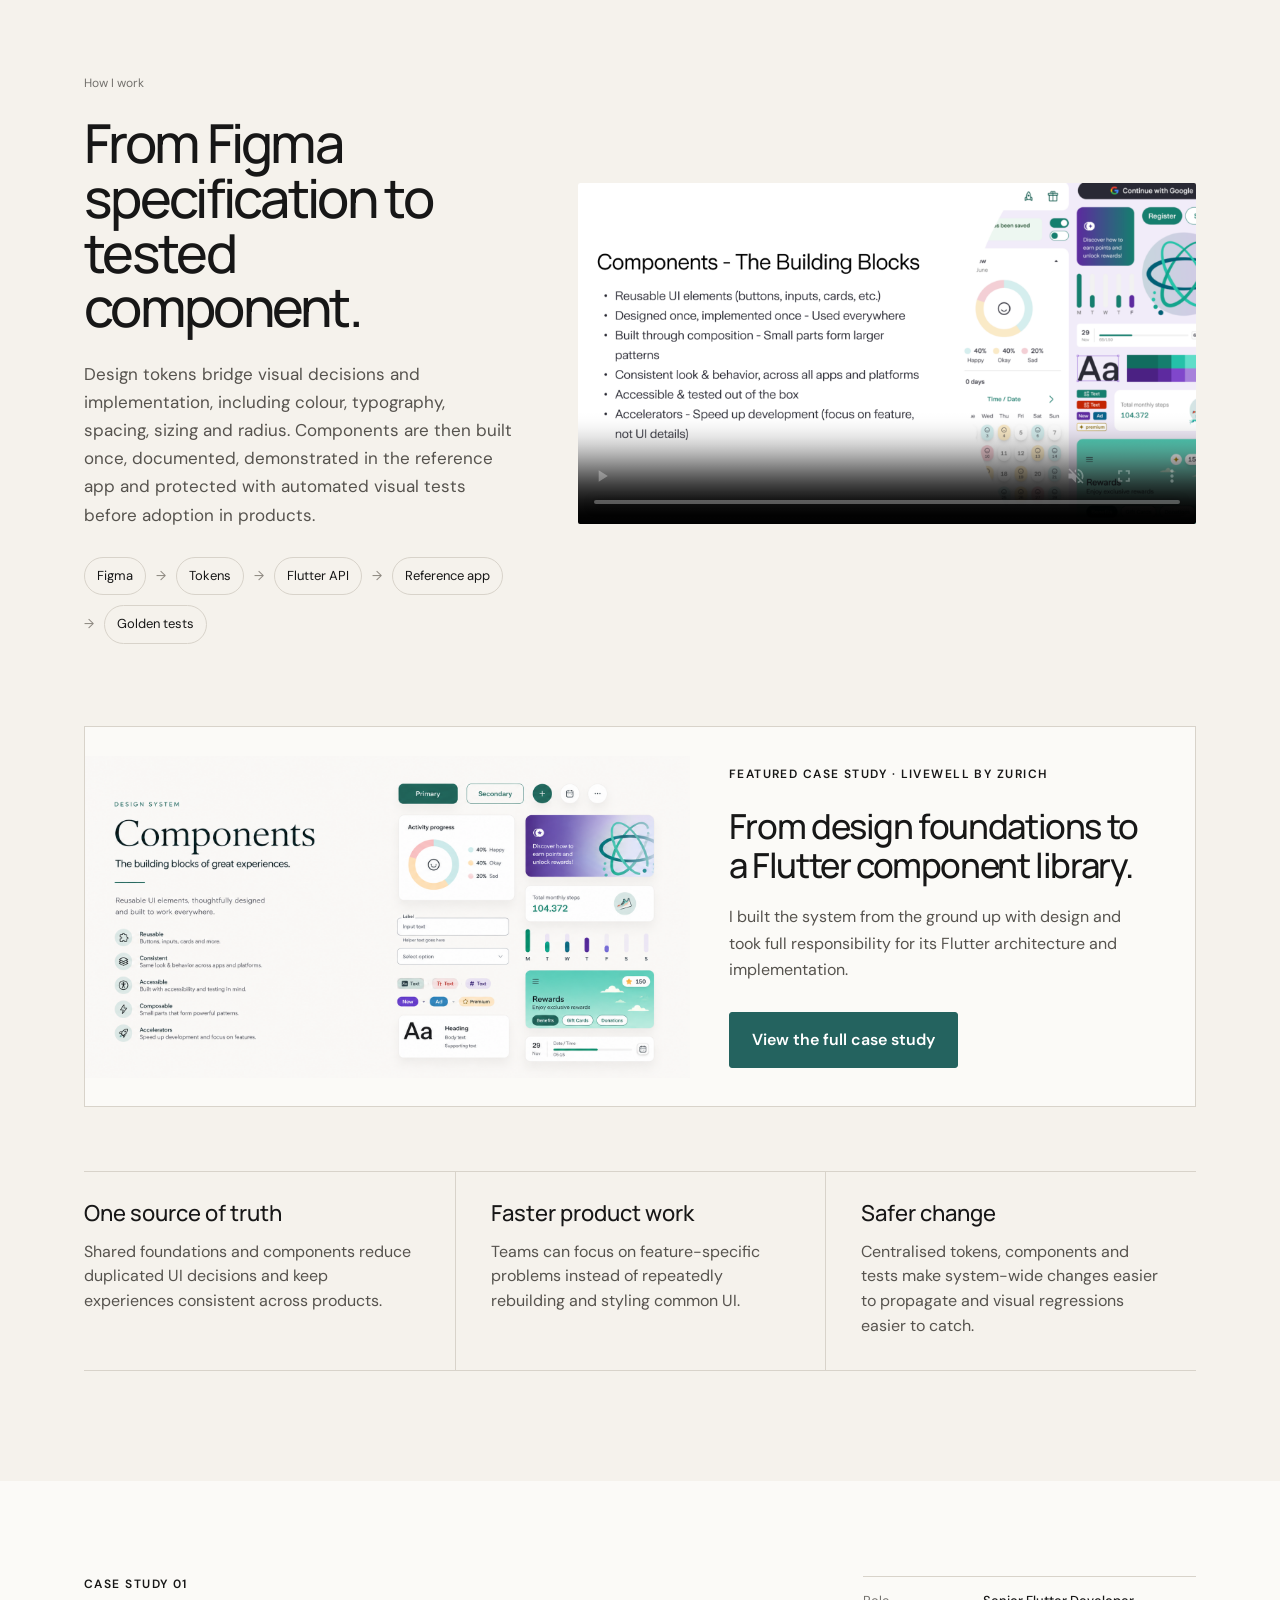
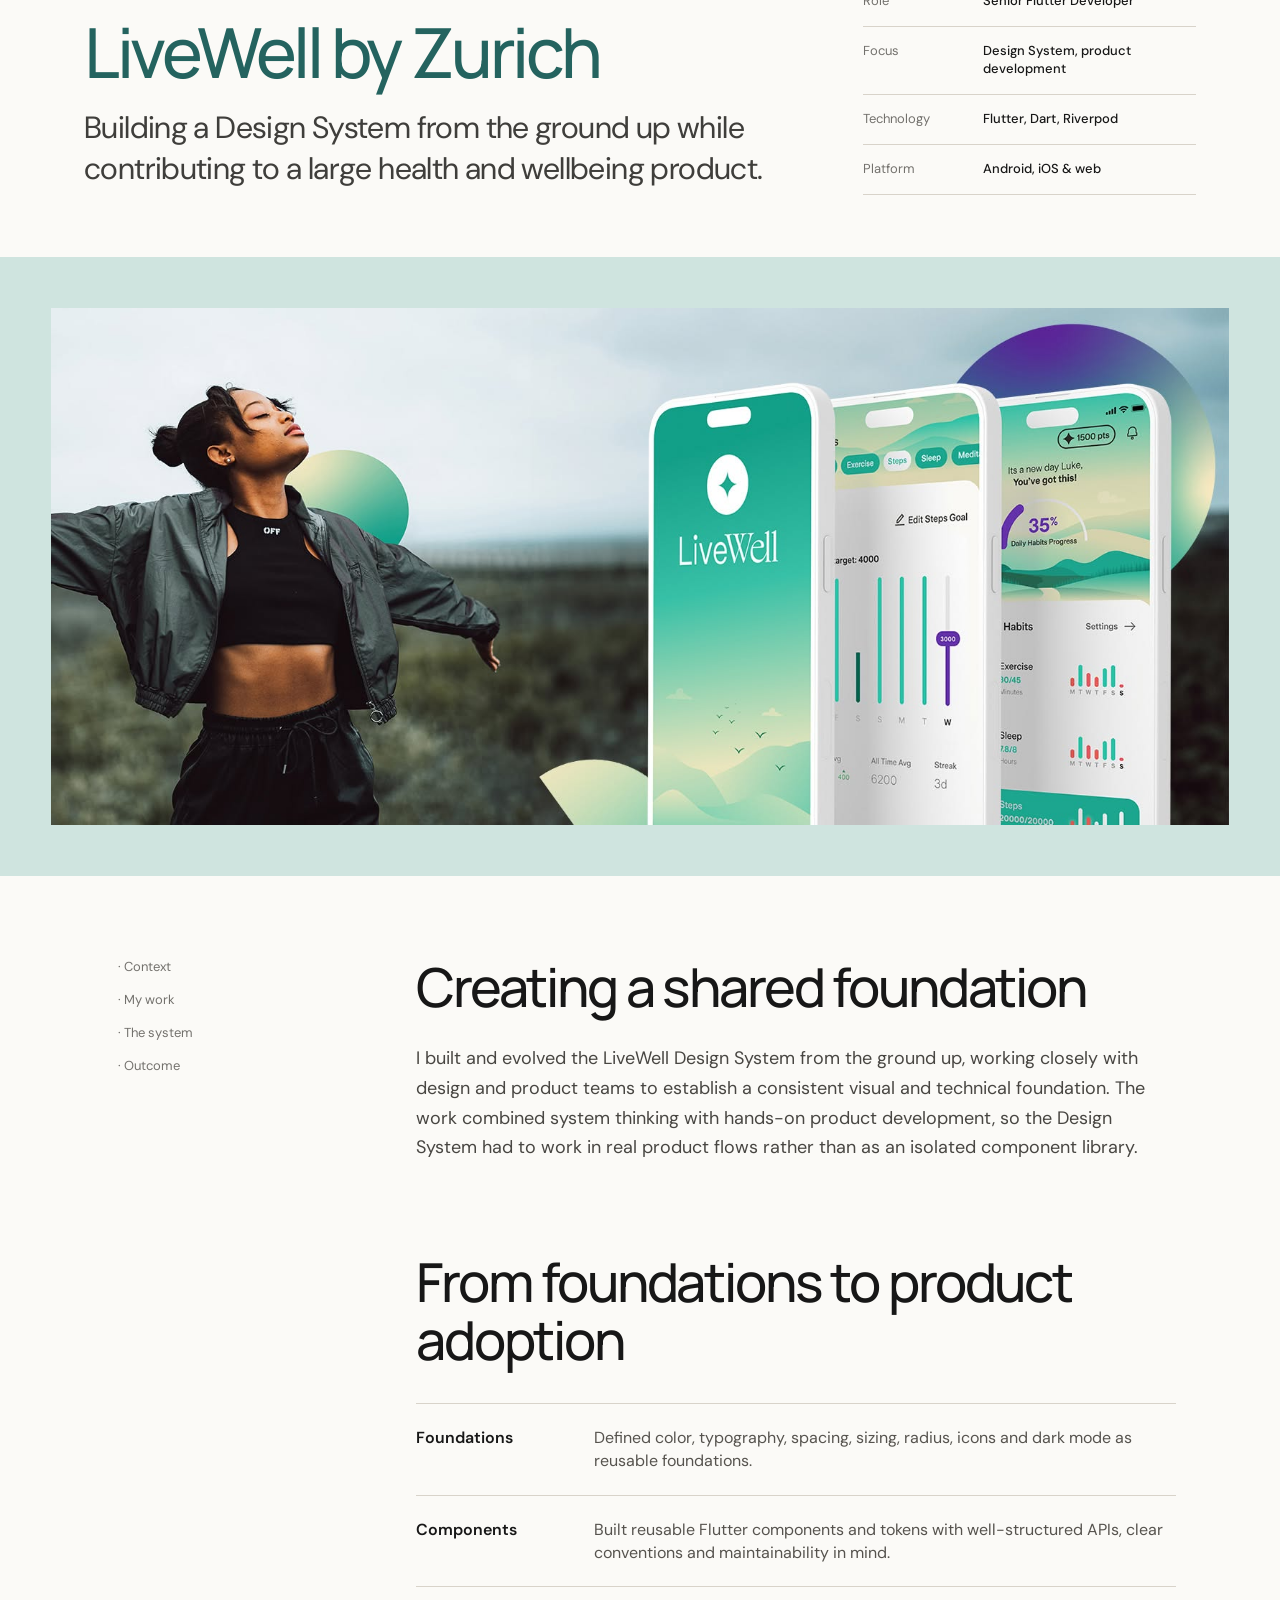
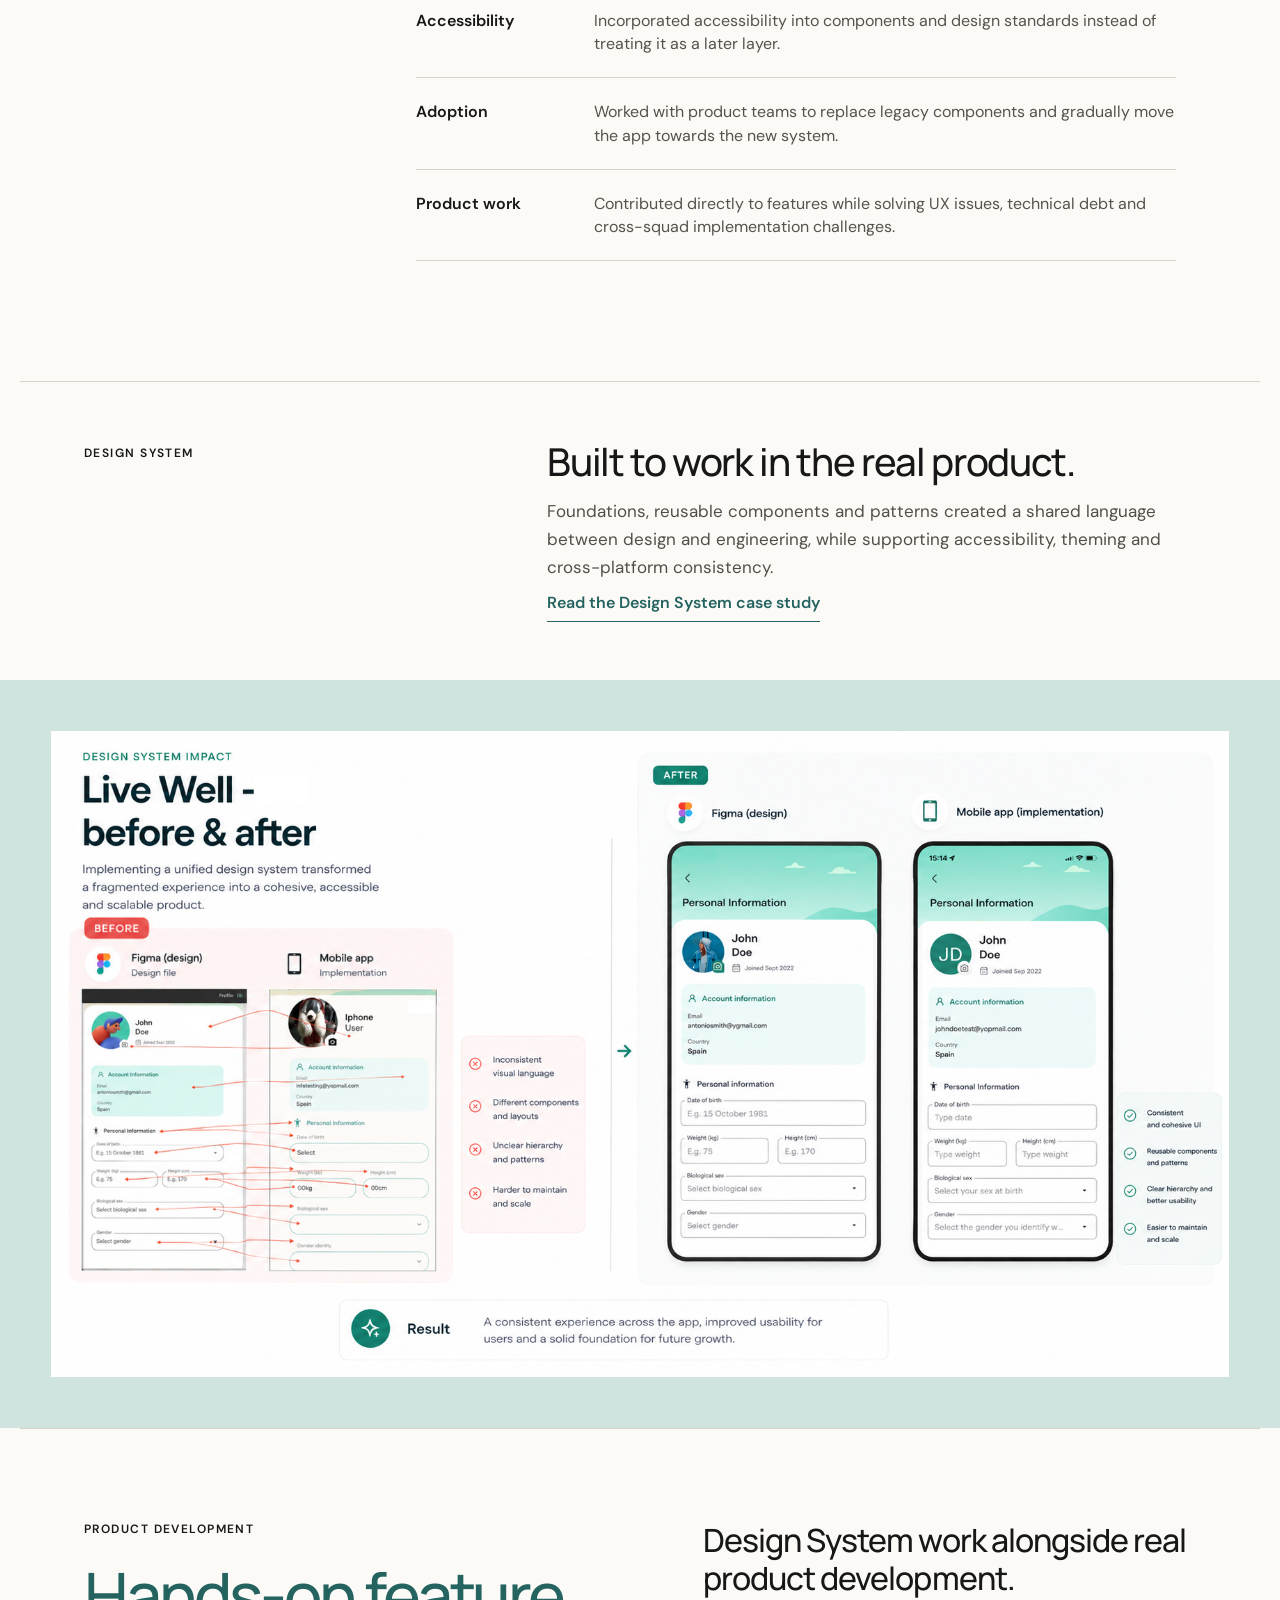
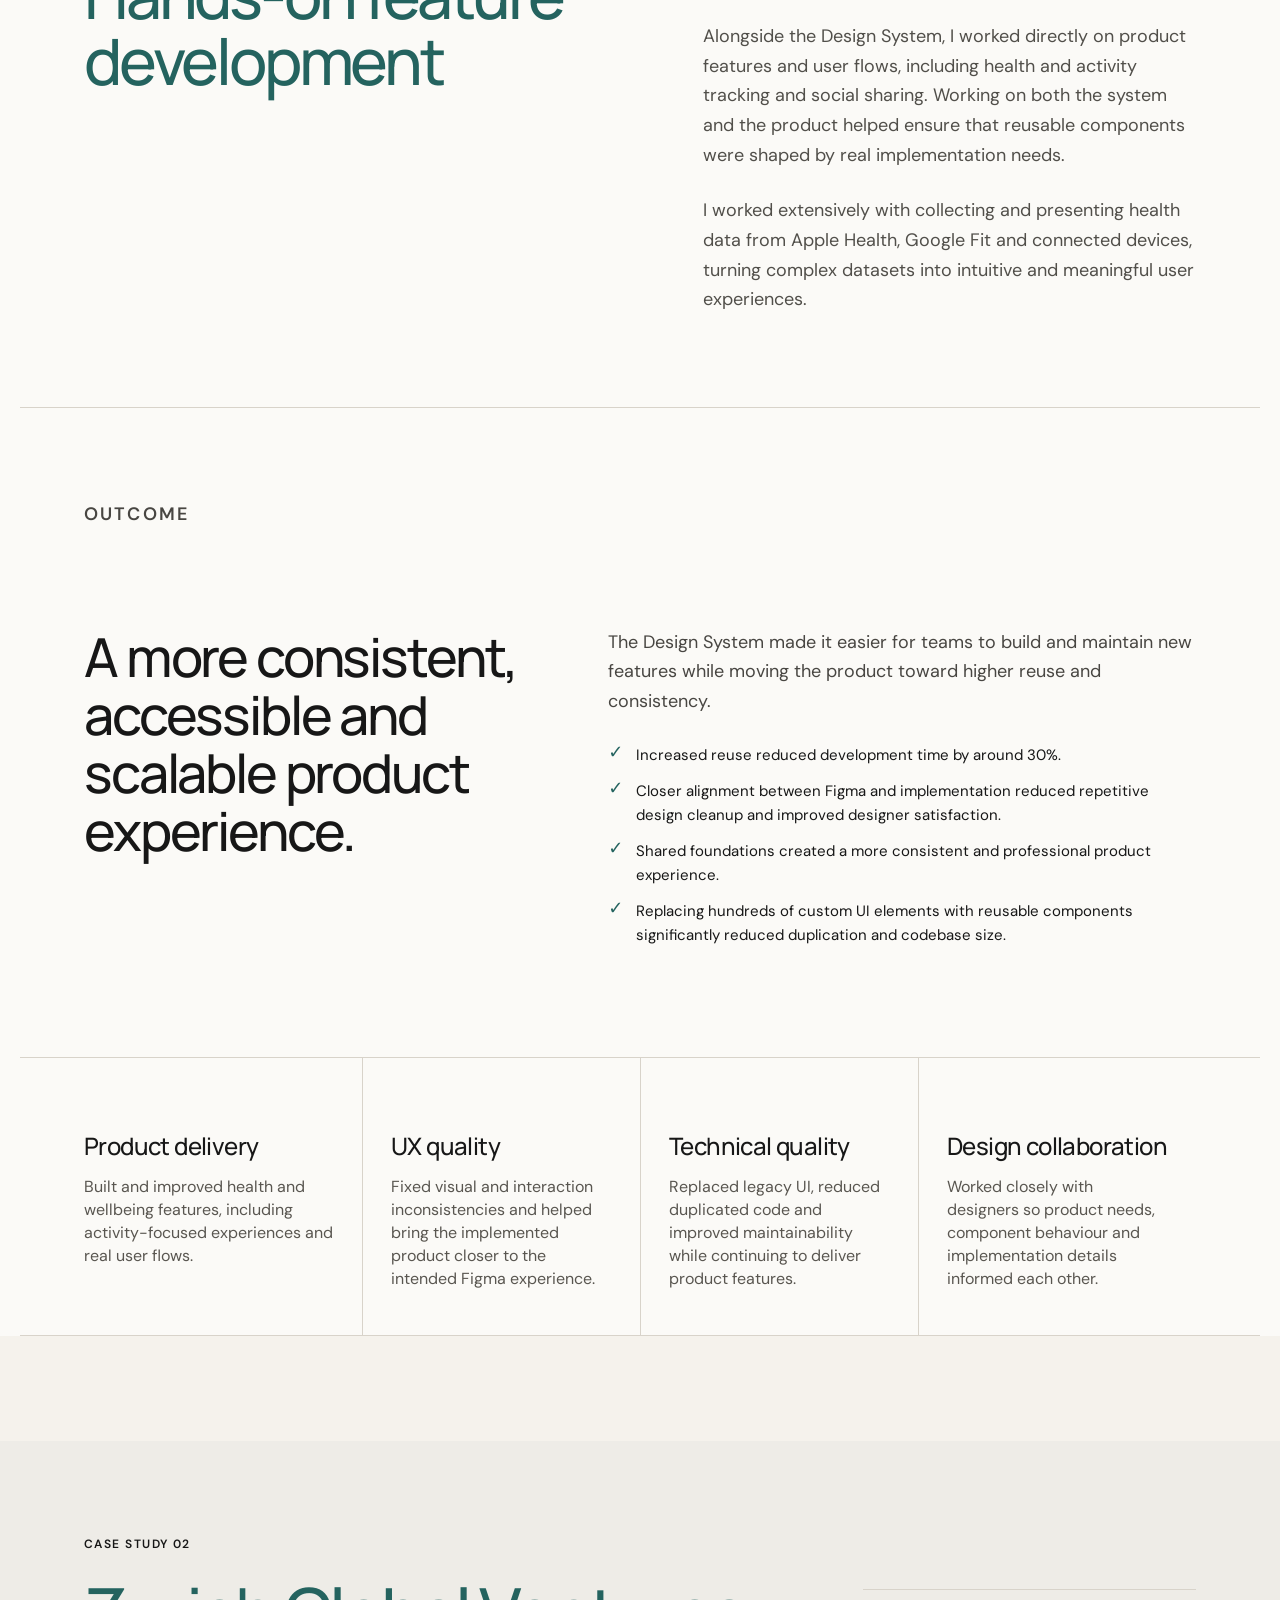
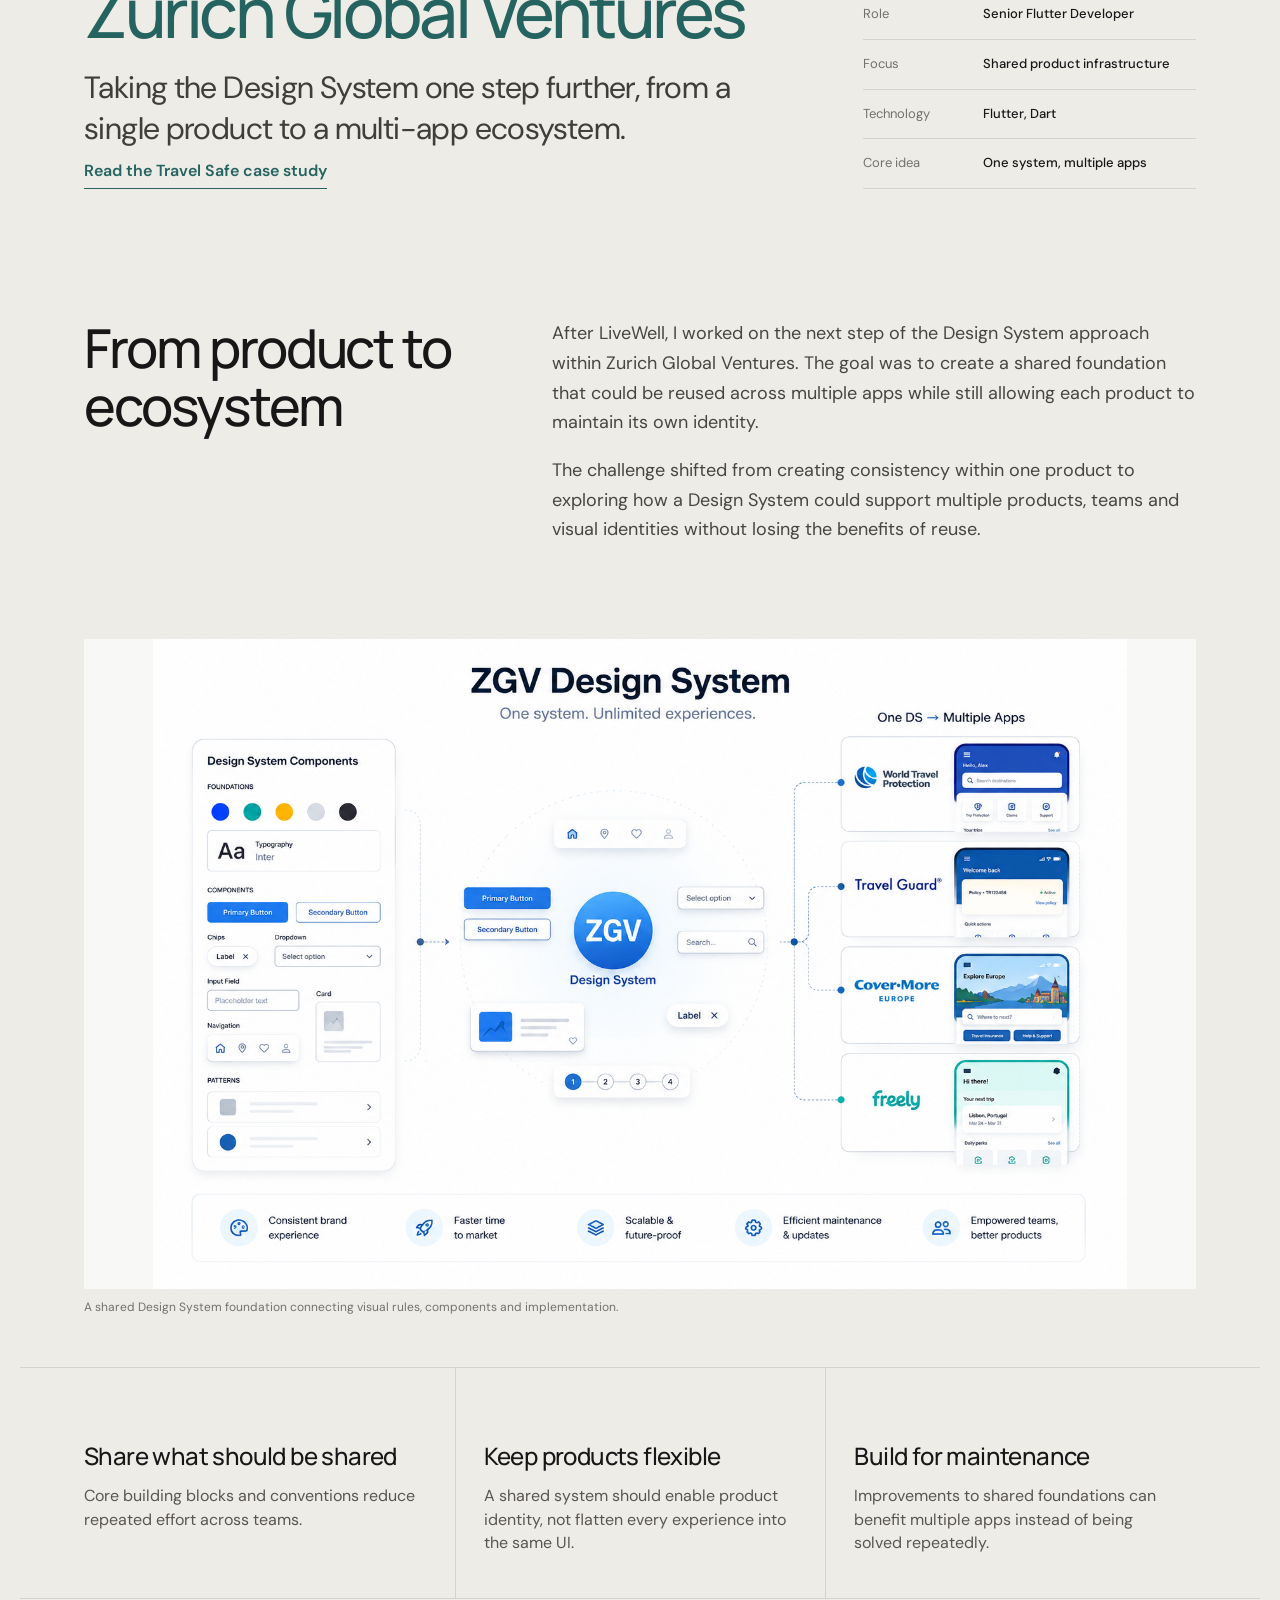
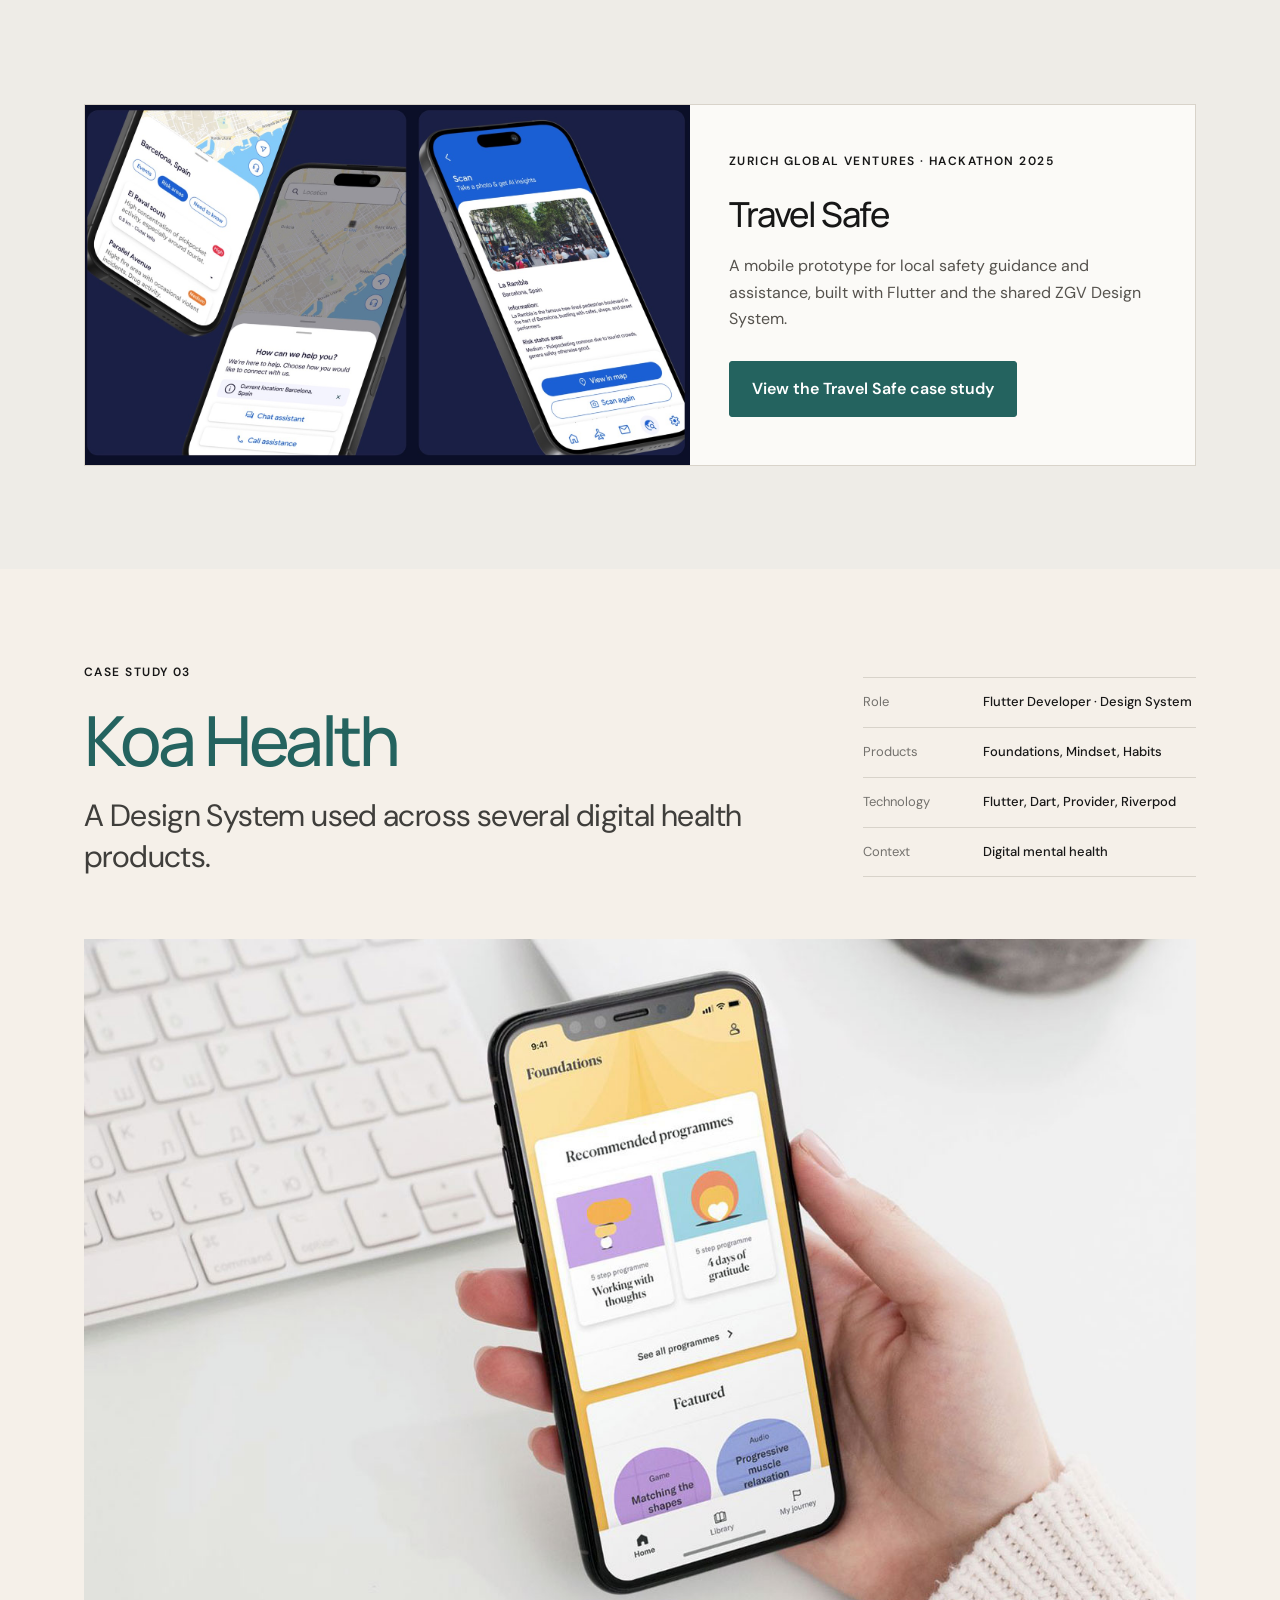
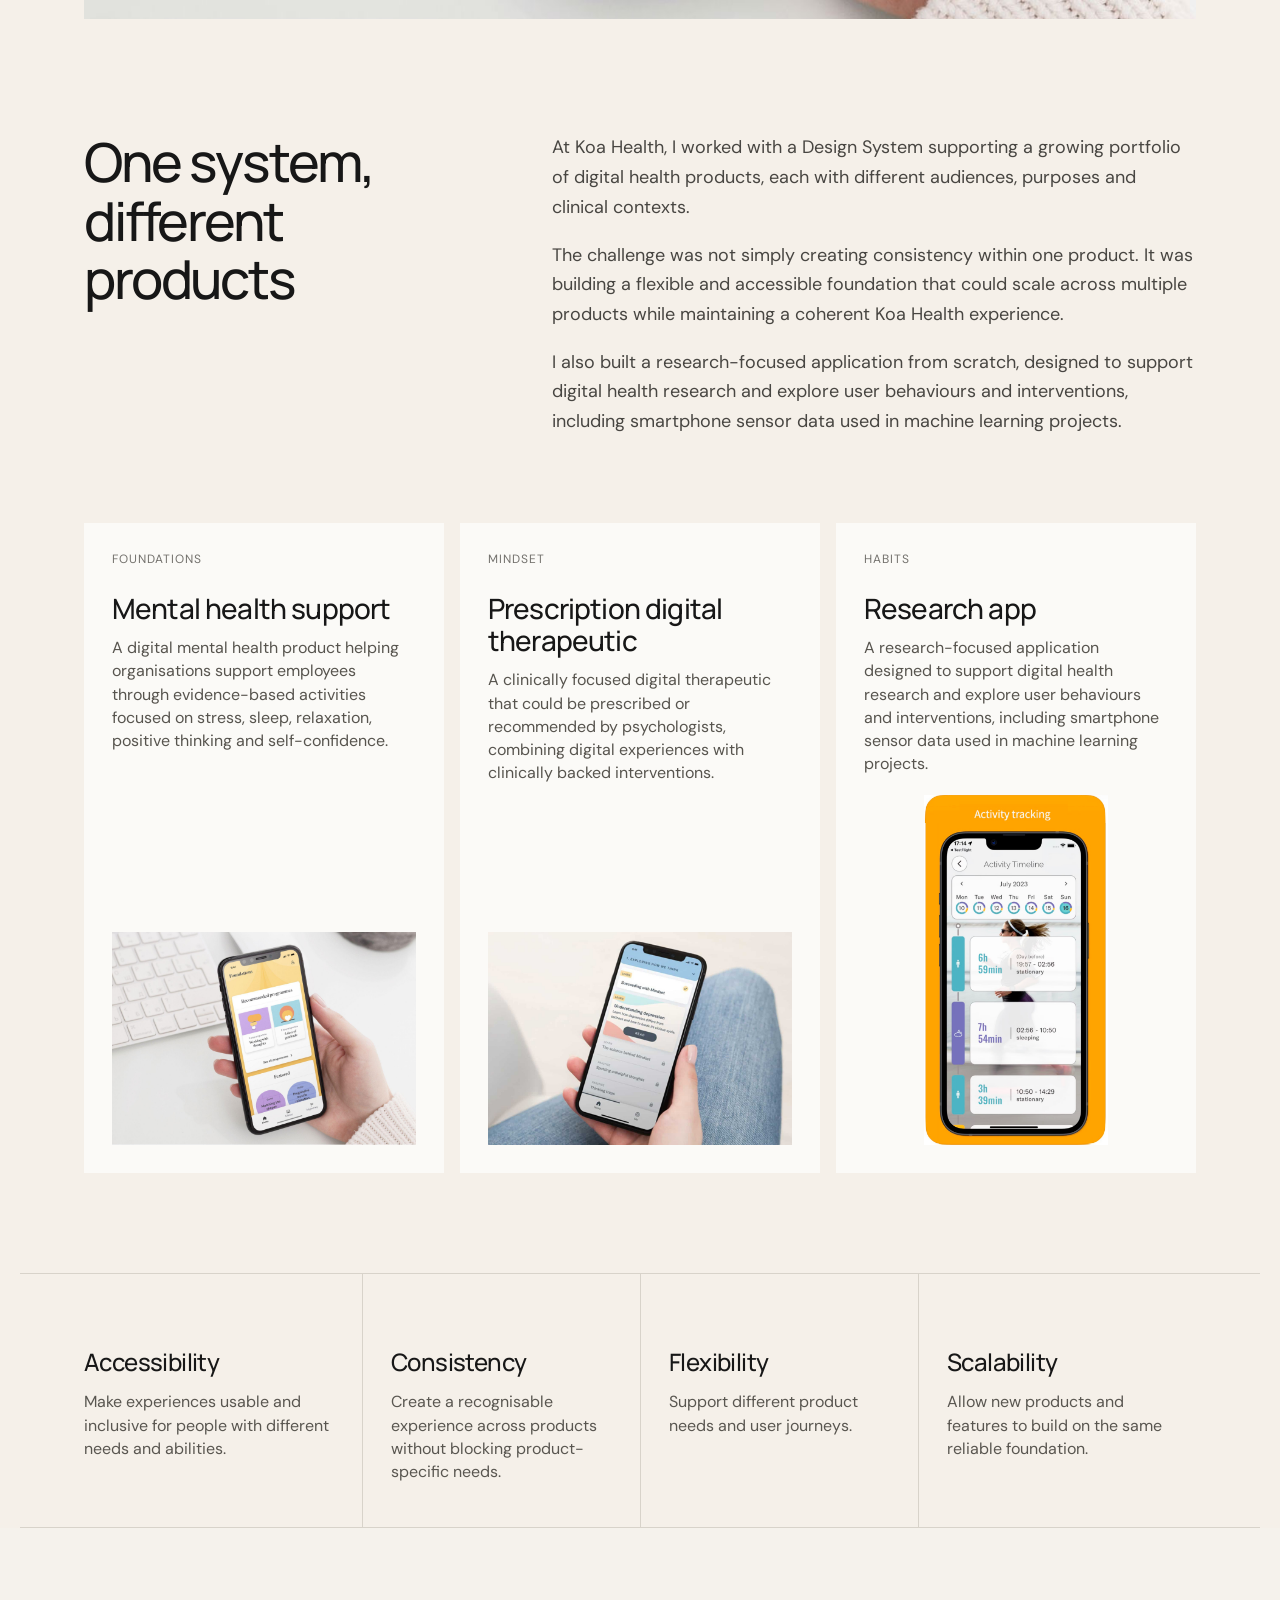
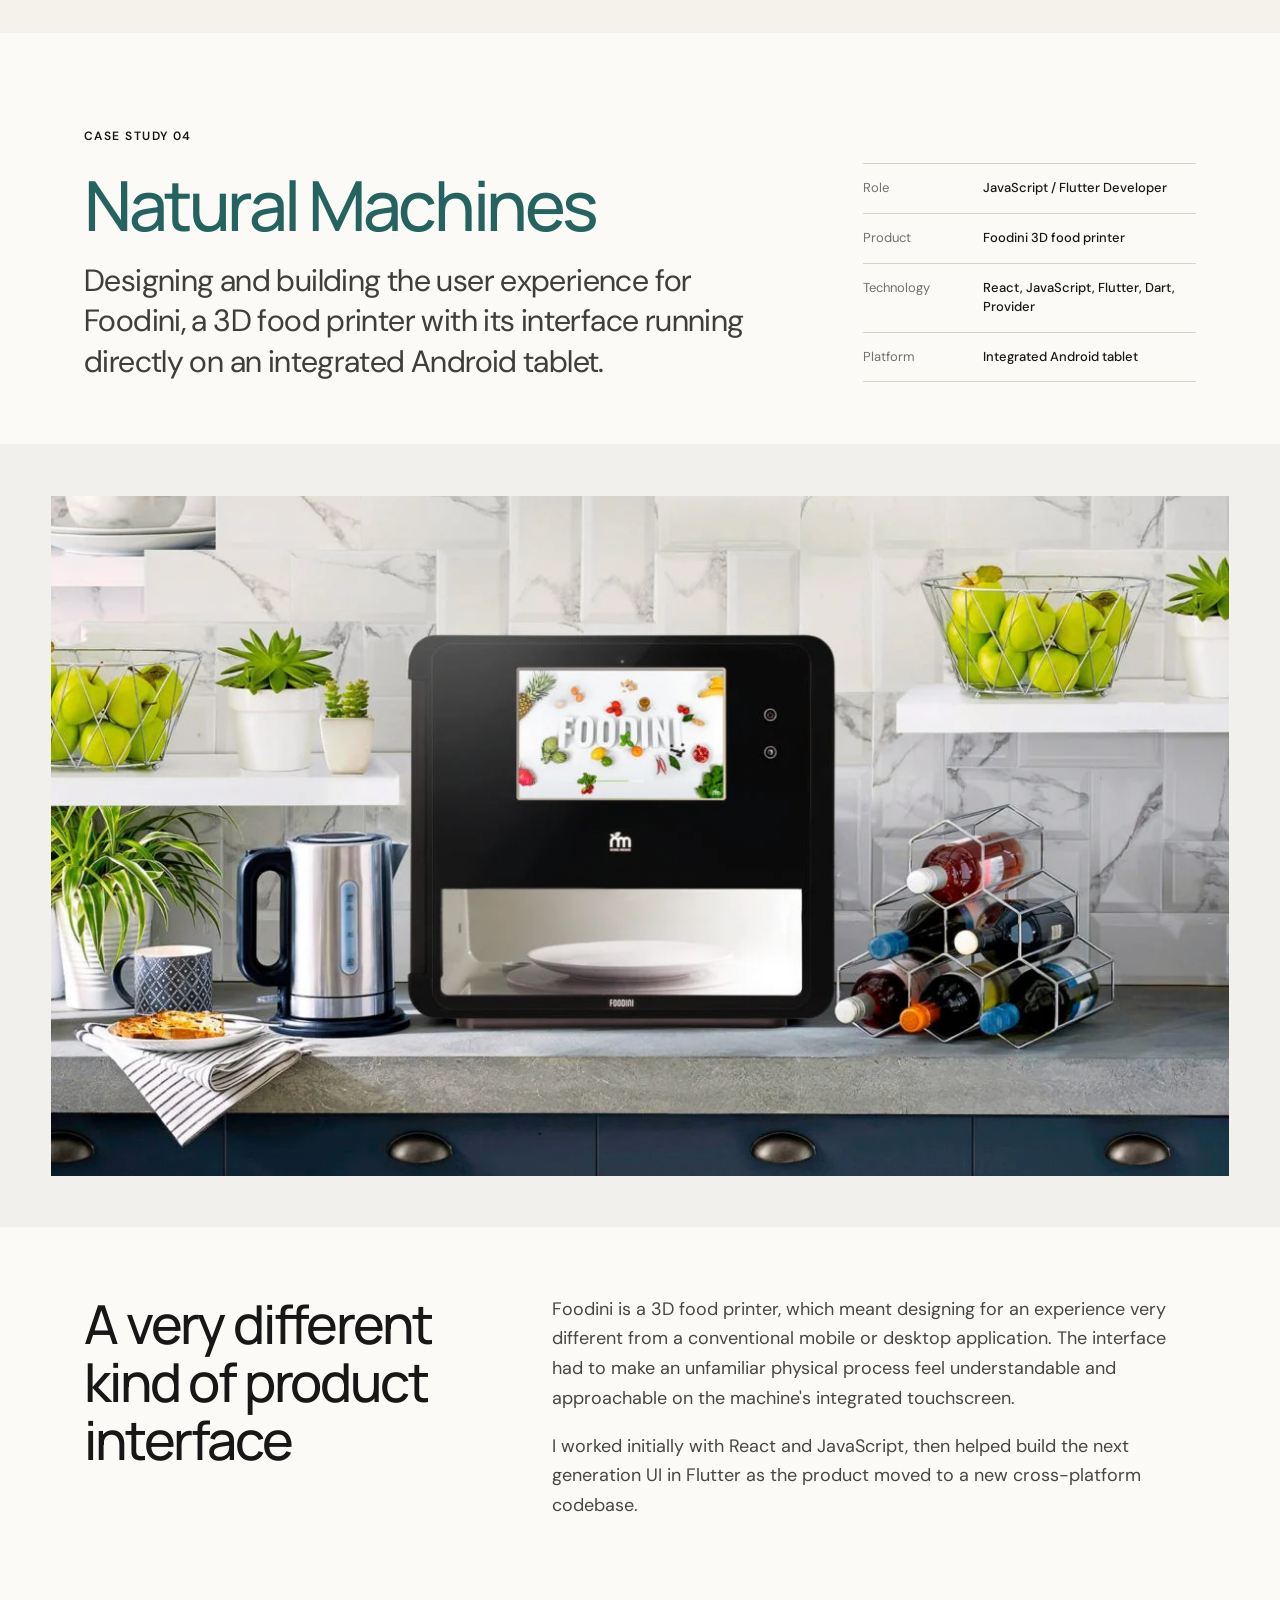
==== commit 040aa063: "add trvel safe section" ====
--- a/index.html
+++ b/index.html
@@ -289,6 +289,7 @@
           <h2>Zurich Global Ventures</h2>
           <p class="case-lede">Taking the Design System one step further, from a single product to a multi-app
             ecosystem.</p>
+          <a class="ds-text-link" href="travel-safe.html">Read the Travel Safe case study</a>
         </div>
         <div class="case-facts">
           <div><span>Role</span><strong>Senior Flutter Developer</strong></div>
@@ -335,6 +336,17 @@
           <h4>Build for maintenance</h4>
           <p>Improvements to shared foundations can benefit multiple apps instead of being solved repeatedly.</p>
         </div>
+      </section>
+      <section class="section-shell travel-feature" aria-label="Travel Safe hackathon case study">
+        <a class="ds-case-link" href="travel-safe.html">
+          <img src="assets/travel-safe-cover.jpg" alt="Travel Safe map, assistance and photo scan designs on phones" width="1600" height="953" loading="lazy" />
+          <div>
+            <p class="eyebrow">Zurich Global Ventures · Hackathon 2025</p>
+            <h3>Travel Safe</h3>
+            <p>A mobile prototype for local safety guidance and assistance, built with Flutter and the shared ZGV Design System.</p>
+            <span class="ds-primary-link">View the Travel Safe case study</span>
+          </div>
+        </a>
       </section>
     </article>
 
--- a/styles.css
+++ b/styles.css
@@ -760,6 +760,7 @@
 .ds-role-grid dd { margin: 0; line-height: 1.7; }
 .ds-page figure { margin: 0; min-width: 0; }
 .ds-page figure.section-shell { margin-inline: auto; }
+.ds-page figure img { height: auto; }
 .ds-page figcaption { margin-top: 16px; color: #56534e; font-size: 14px; line-height: 1.6; }
 .ds-cover img { border: 1px solid var(--line); height: auto; }
 .ds-section-nav { display: flex; flex-wrap: wrap; gap: 12px 28px; padding-top: 30px; padding-bottom: 30px; margin-top: 32px; border-top: 1px solid var(--line); border-bottom: 1px solid var(--line); font-size: 14px; }
@@ -846,6 +847,10 @@
 .ds-gallery-heading h3 { margin: 0; font-size: clamp(27px, 3vw, 38px); }
 .ds-gallery-heading > p, .ds-accessibility-intro { margin: 0; color: #4d4a45; font-size: 17px; line-height: 1.75; }
 .ds-state-pair { display: grid; gap: 28px; }
+.ds-button-example { margin-bottom: 30px; }
+.ds-button-example .eyebrow { font-size: 14px; }
+.ds-button-example h3 { margin: 0; font-size: clamp(27px, 3vw, 38px); }
+.ds-button-example h4 { margin: 0 0 12px; font: 500 22px/1.3 'Manrope', sans-serif; }
 .ds-component-figure img { height: auto; width: 100%; border: 1px solid var(--line); border-radius: 5px; }
 .ds-component-figure > a { display: block; }
 .ds-component-figure > a:hover { outline: 2px solid var(--accent); outline-offset: 4px; }
@@ -868,6 +873,7 @@
 
 /* Documented foundations: spacing, size, icon geometry and depth. */
 .ds-measurement-grid { display: grid; grid-template-columns: 1fr 1fr; gap: 28px; margin-bottom: 40px; }
+.ds-figma-variables figure { width: 100%; max-width: 290px; justify-self: center; }
 .ds-scale-panel { background: #fff; border: 1px solid var(--line); padding: clamp(20px, 3vw, 32px); }
 .ds-scale-panel h4, .ds-icon-guidance h4 { margin: 0 0 24px; font: 500 24px/1.3 'Manrope', sans-serif; }
 .ds-scale-panel p { font-size: 16px; line-height: 1.75; color: #4d4a45; }
@@ -888,3 +894,68 @@
   .ds-icon-guidance { gap: 28px; }
 }
 @media (max-width: 600px) { .ds-icon-galleries { grid-template-columns: 1fr; } }
+
+@media (max-width: 600px) {
+  .ds-intro { gap: 20px; }
+  .ds-intro .eyebrow, .ds-intro h2, .ds-lede { margin: 0; }
+}
+
+@media (max-width: 360px) {
+  .ds-page .site-header { padding-inline: 14px; gap: 10px; }
+  .ds-page .site-header nav { gap: 10px; }
+}
+
+/* Travel Safe case study */
+.travel-page {
+  --accent: #204f9d;
+  --accent-soft: #e4ecfb;
+}
+
+.travel-feature {
+  padding-bottom: clamp(50px, 8vw, 110px);
+}
+
+.travel-feature .ds-case-link {
+  margin-bottom: 0;
+}
+
+.travel-page .ds-engineering {
+  background: #171e3c;
+}
+
+.travel-page .ds-architecture {
+  margin-bottom: 0;
+}
+
+.ds-travel-architecture > div {
+  border-color: #666f93;
+}
+
+.travel-navigation-note {
+  max-width: 680px;
+  margin: 28px 0 0;
+  color: #d2e3de;
+  line-height: 1.75;
+}
+
+.travel-map {
+  display: grid;
+  grid-template-columns: minmax(0, .85fr) minmax(0, 1fr);
+  align-items: center;
+  gap: clamp(24px, 5vw, 64px);
+}
+
+.travel-page .travel-concept {
+  max-width: 760px;
+  margin-inline: auto;
+  padding: 0;
+  background: transparent;
+}
+
+.travel-page .ds-components {
+  padding-bottom: 52px;
+}
+
+@media (max-width: 700px) {
+  .travel-map { grid-template-columns: 1fr; }
+}
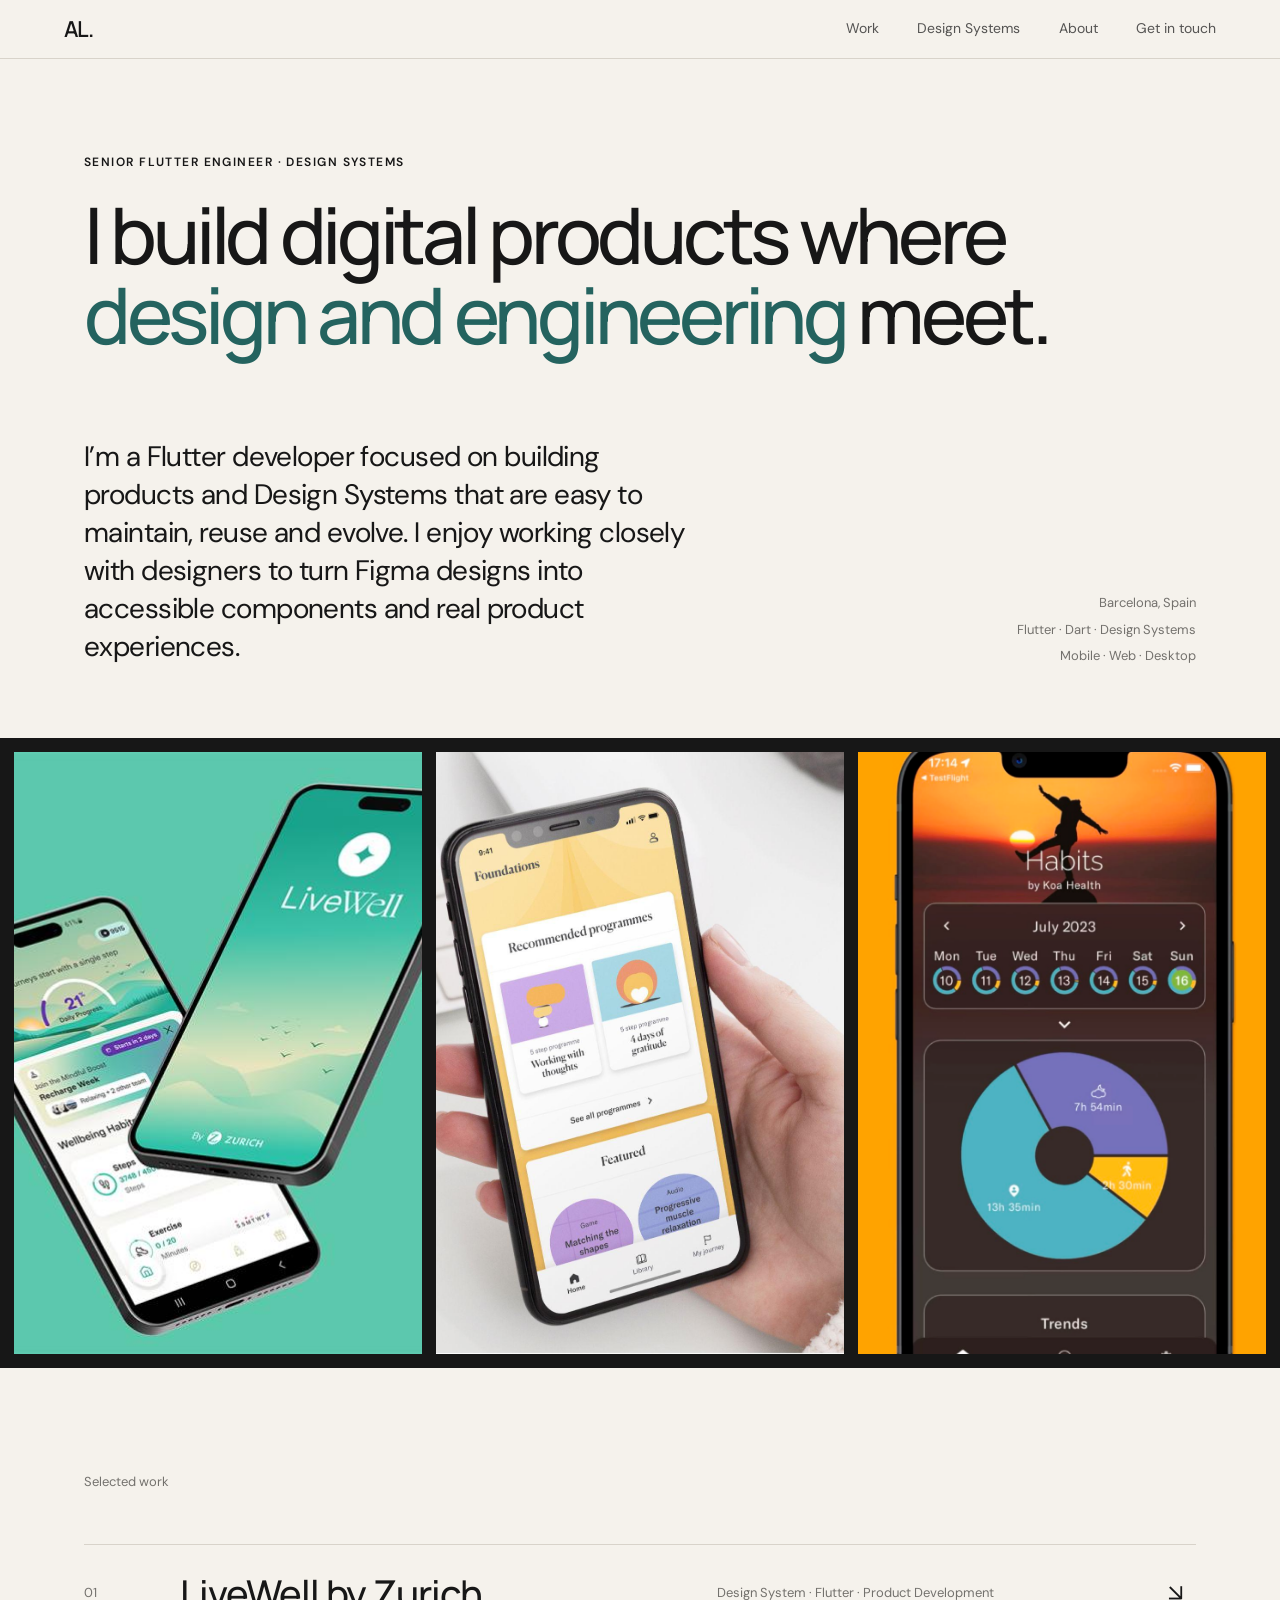
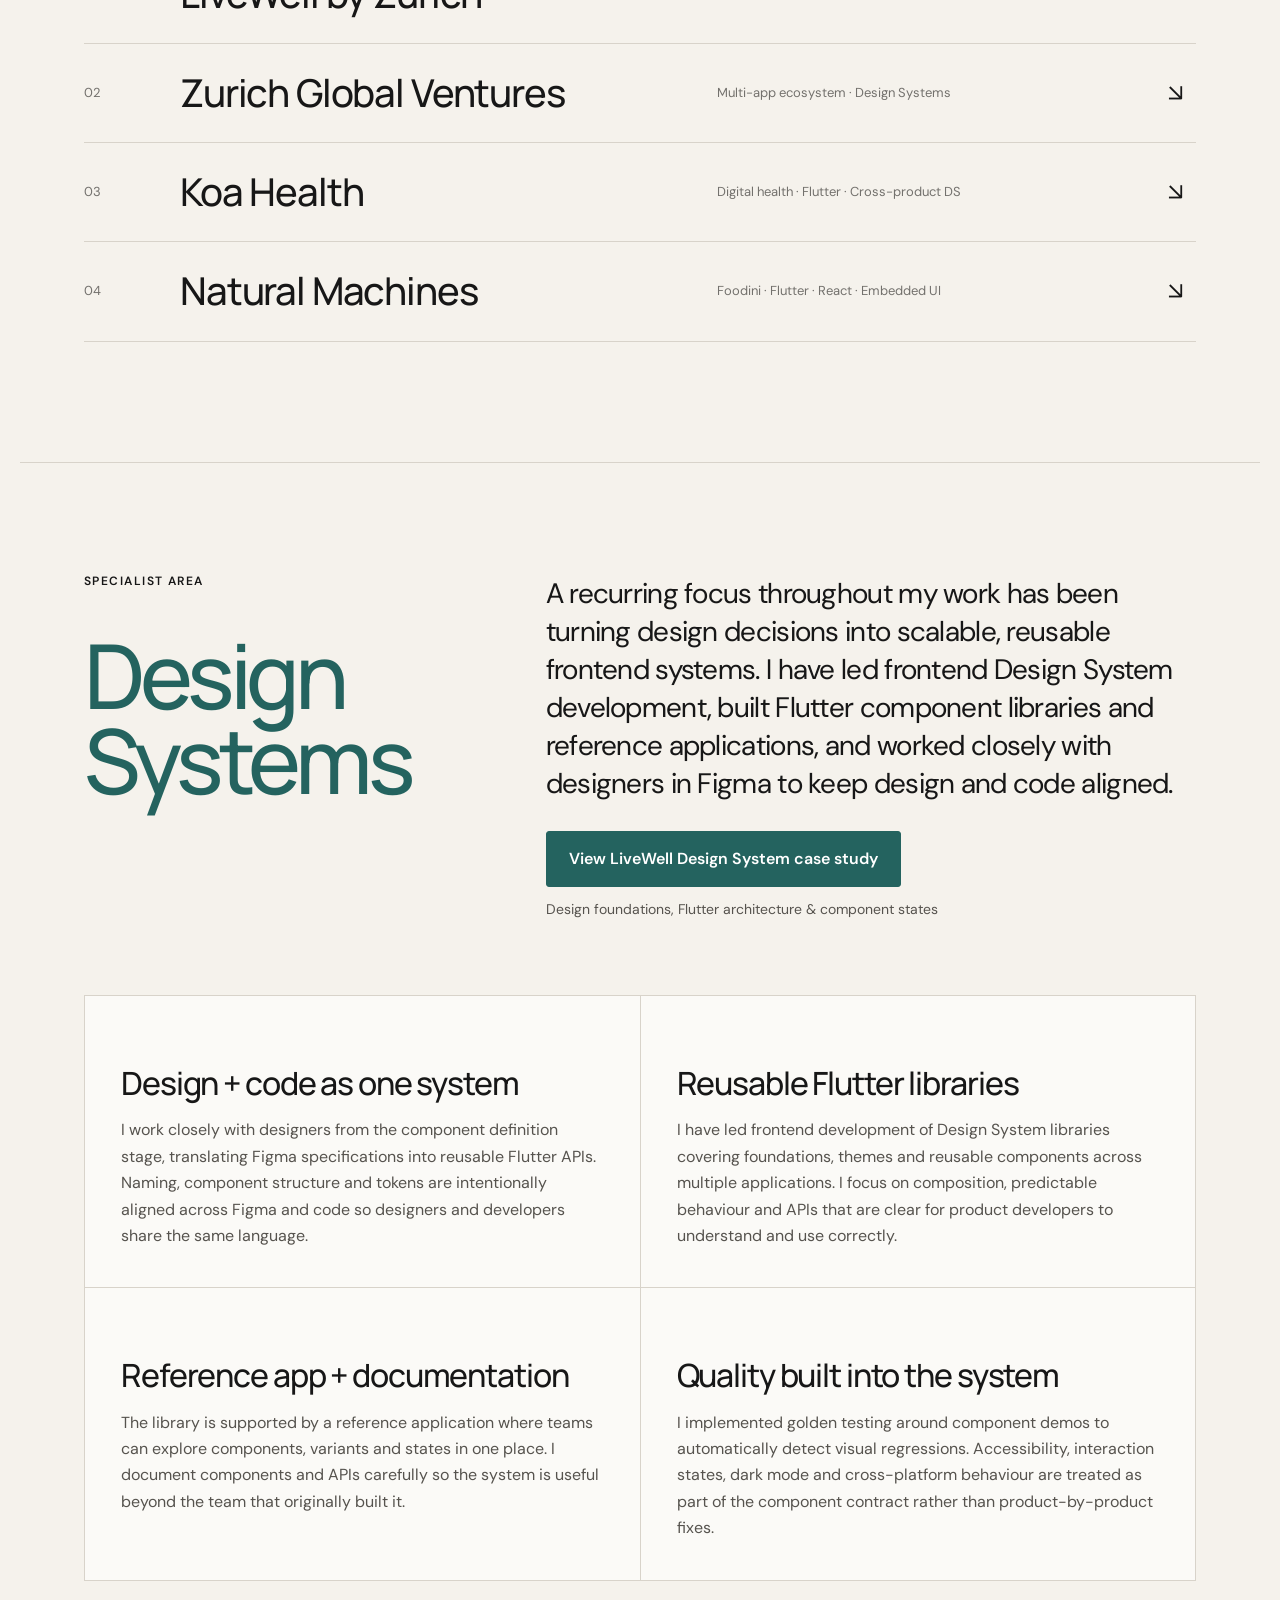
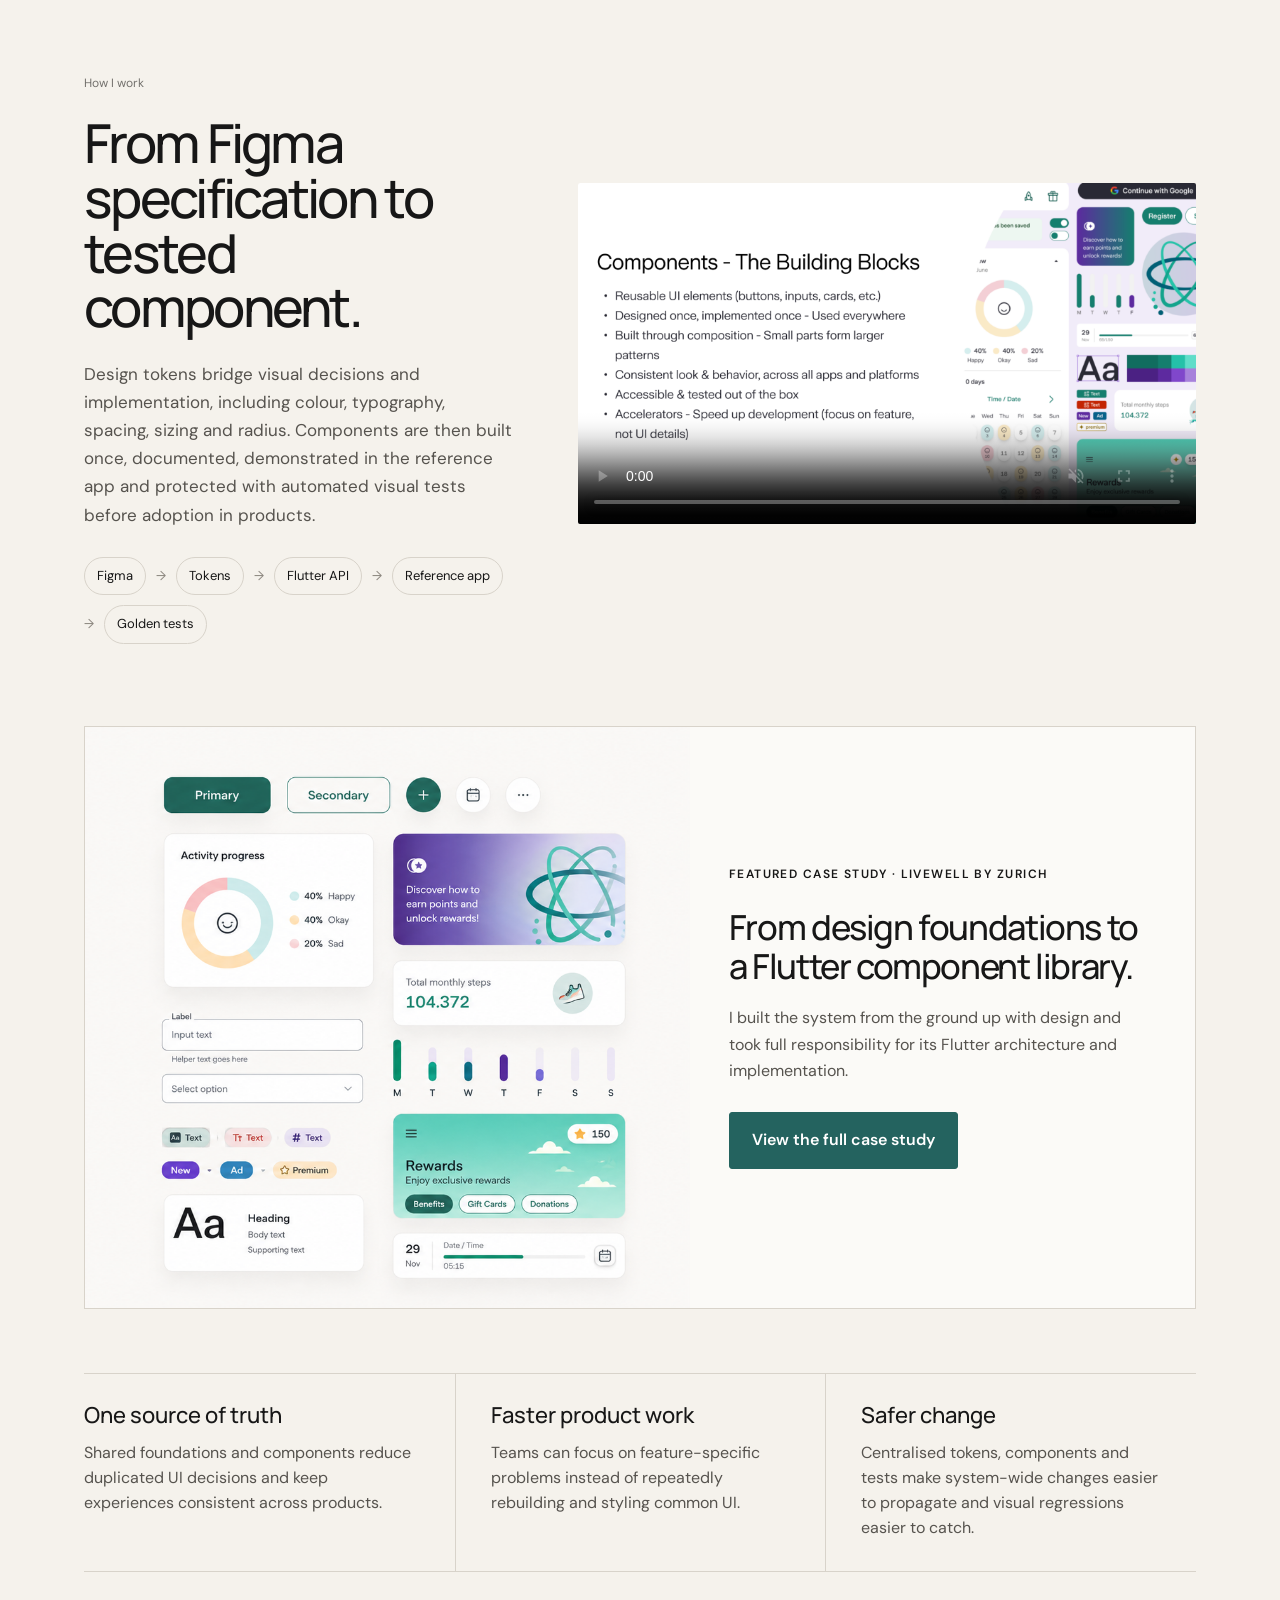
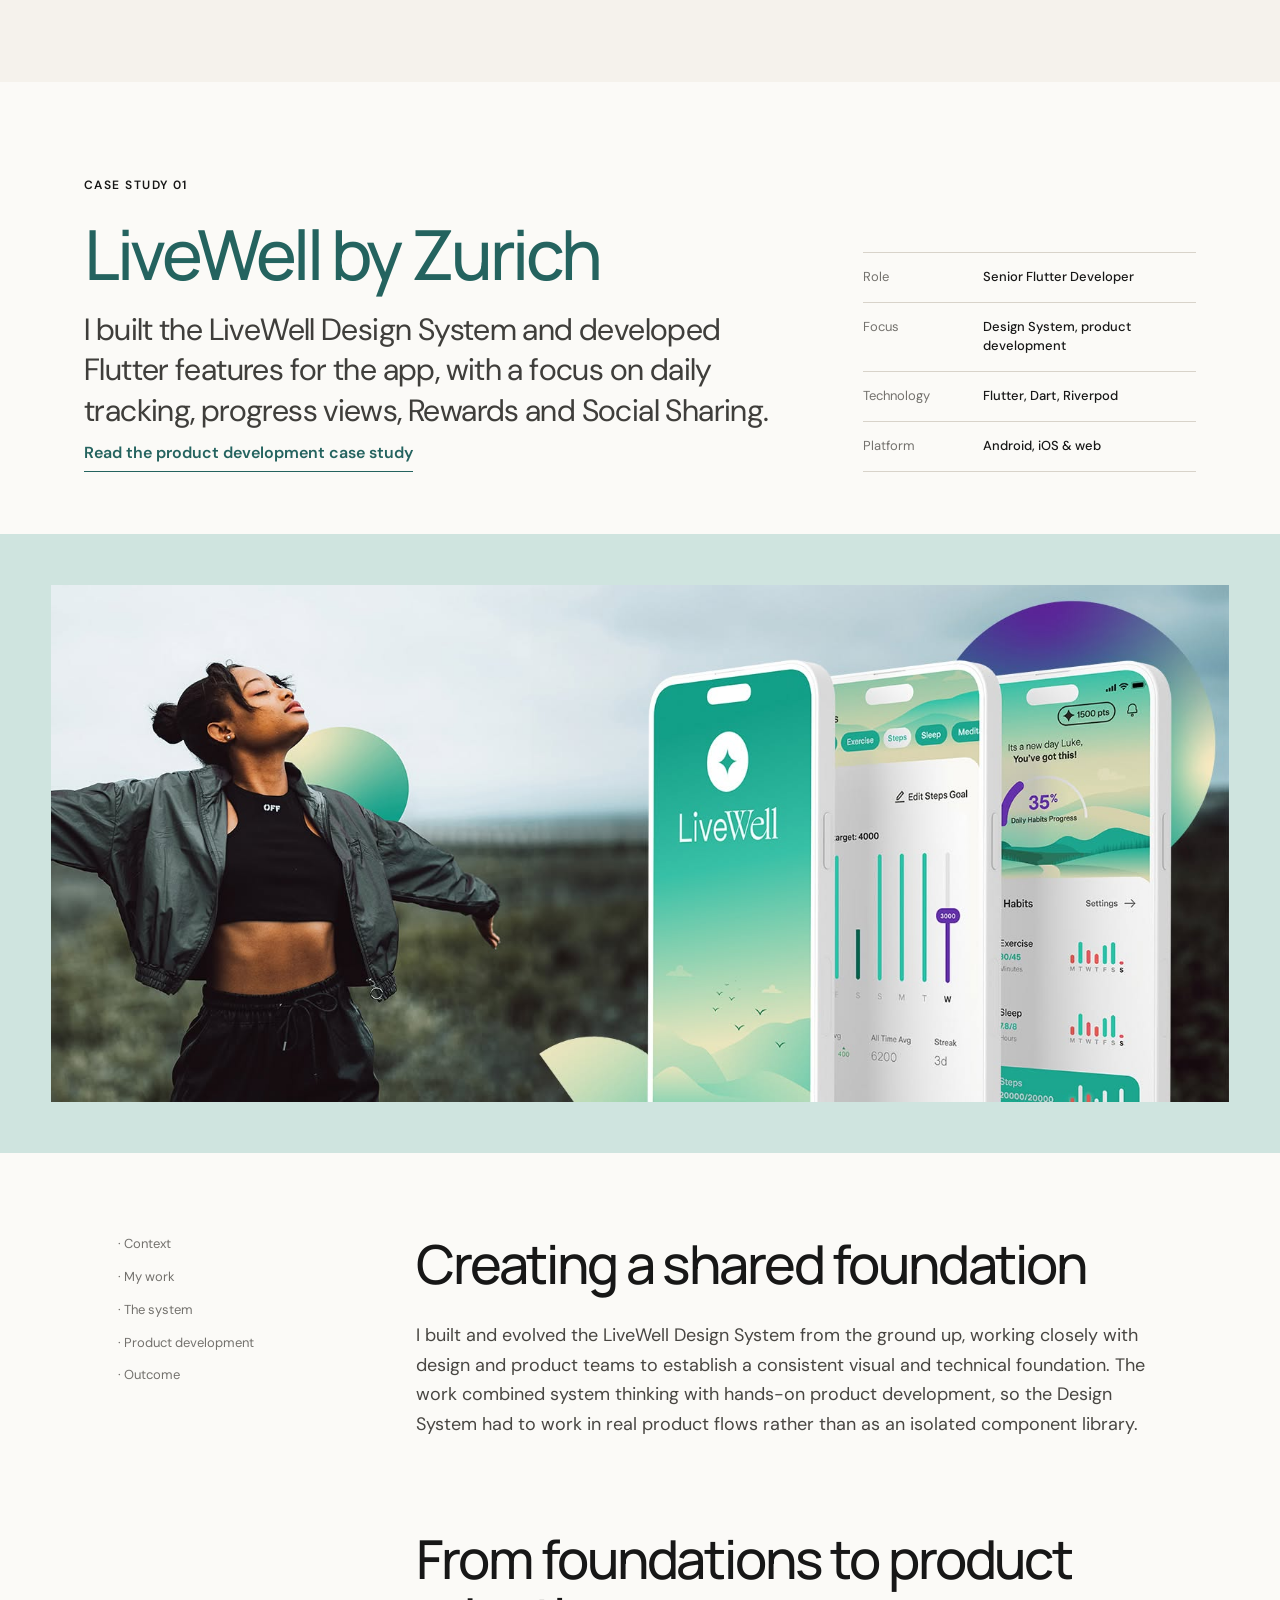
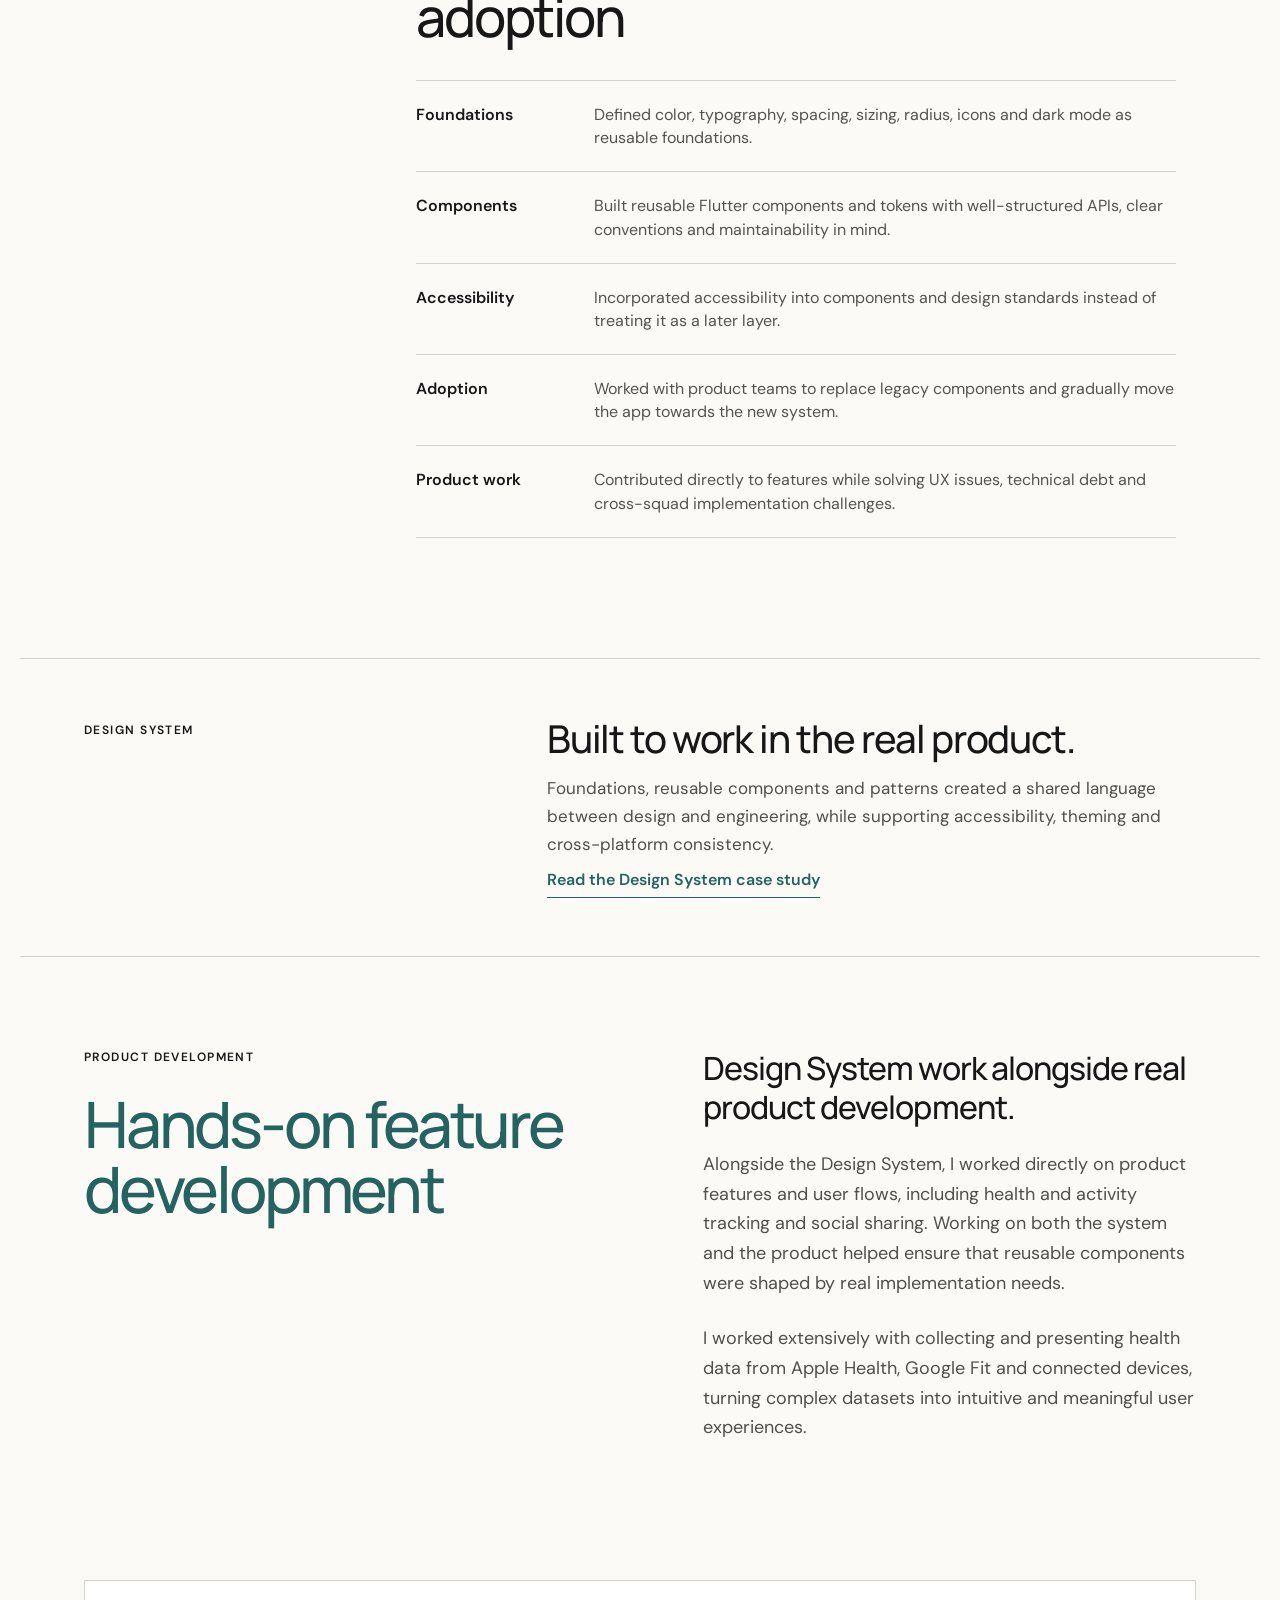
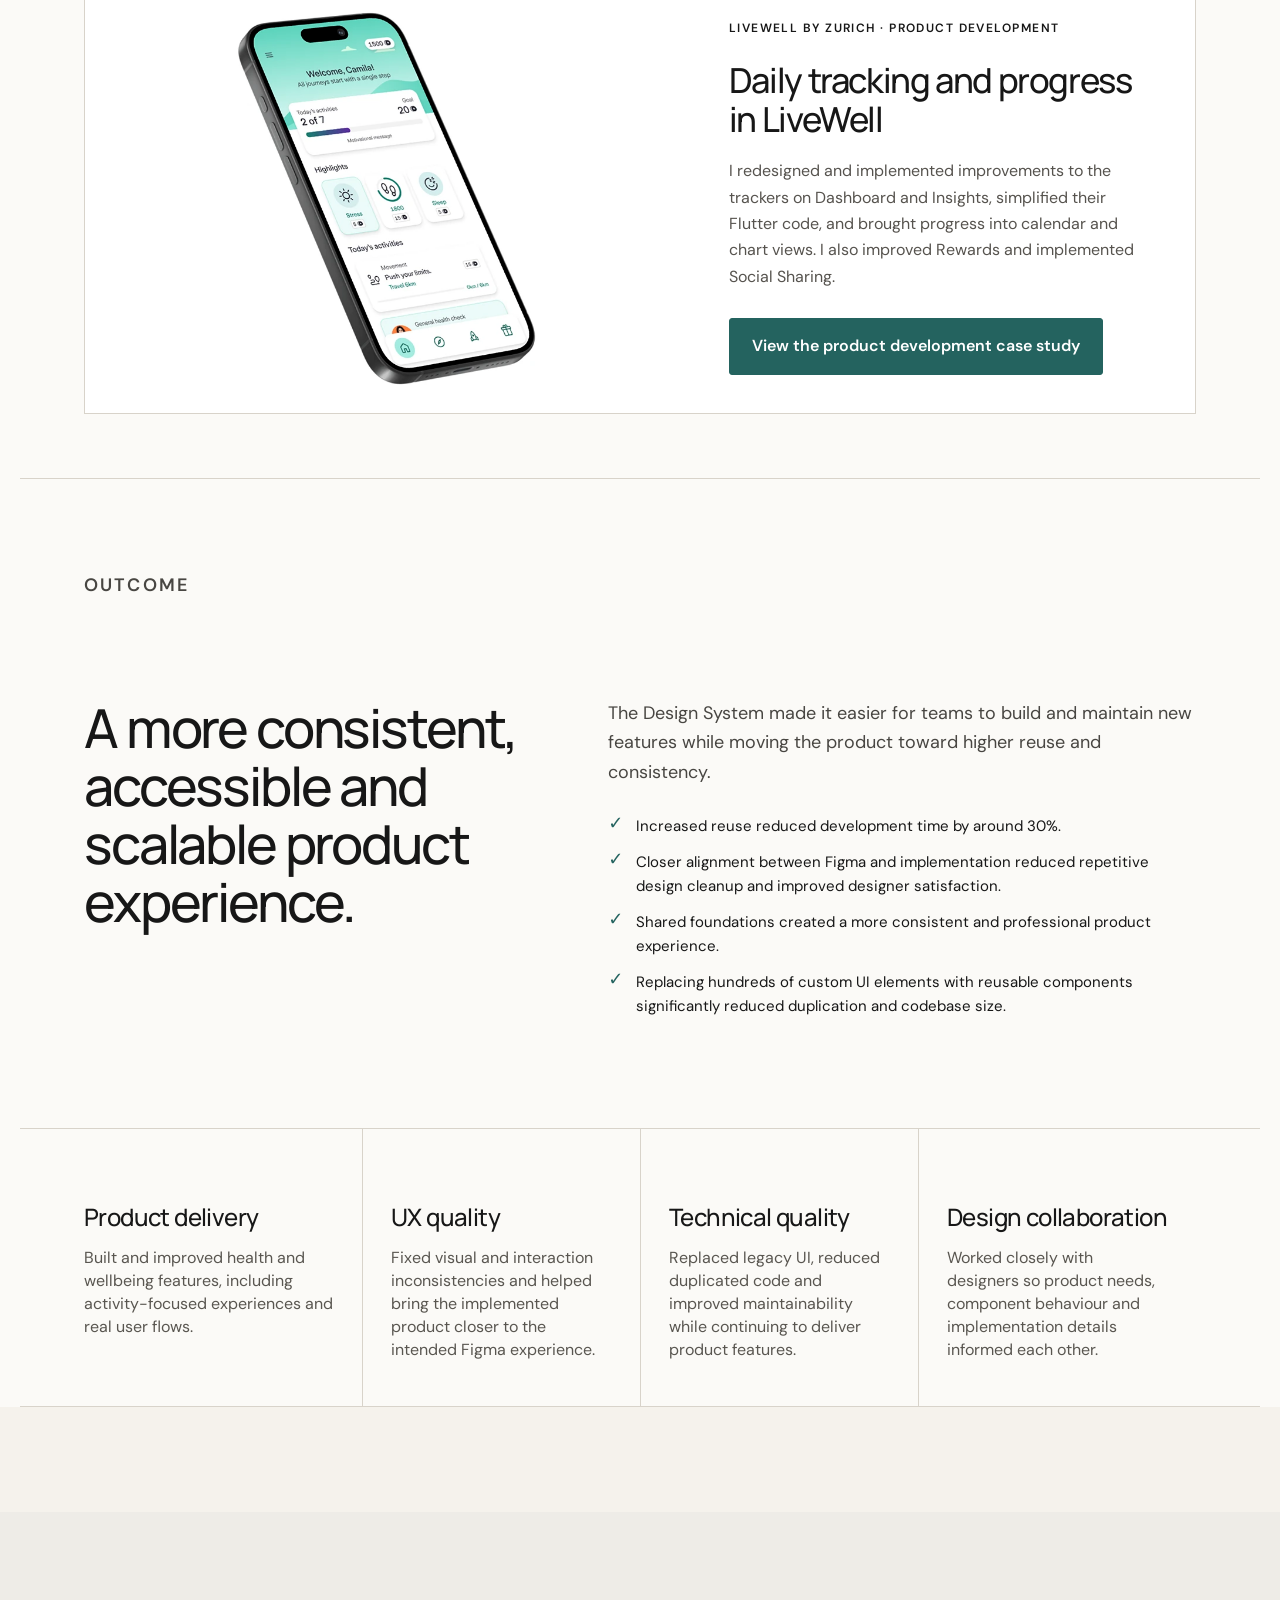
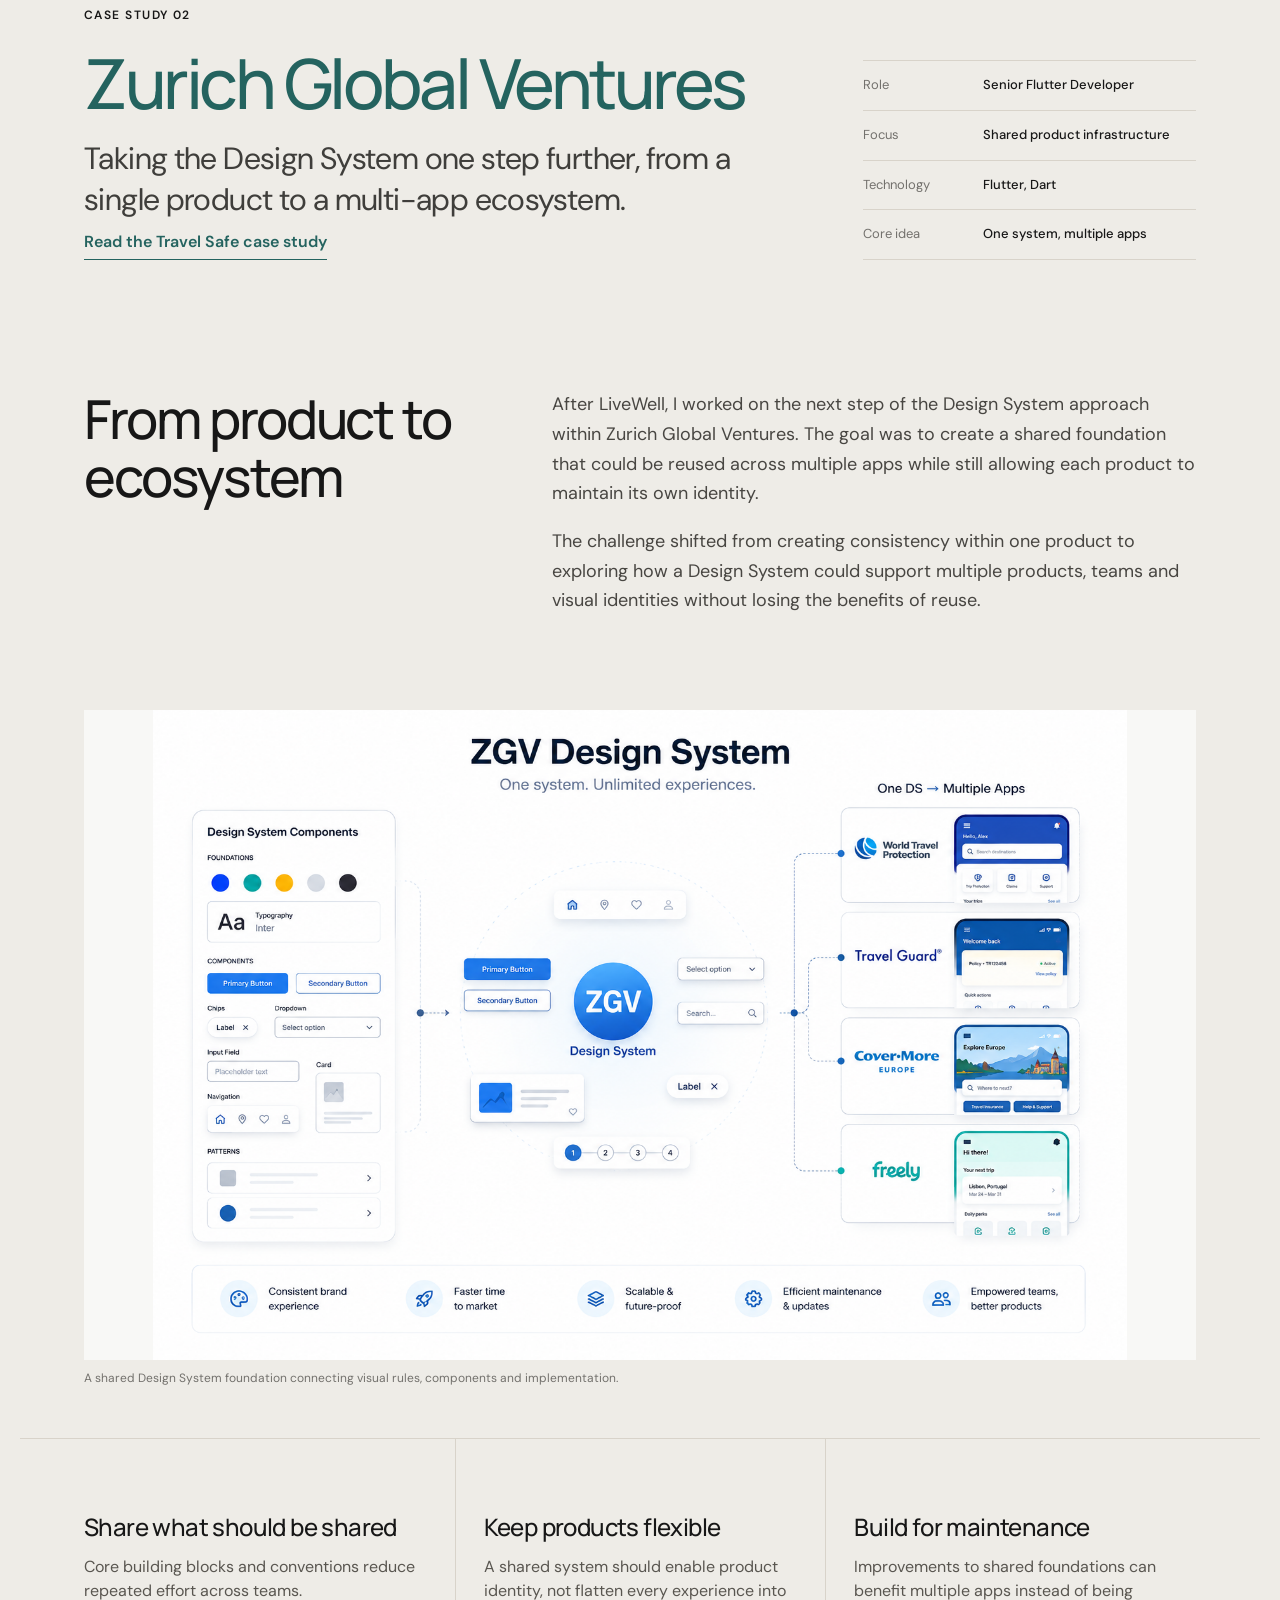
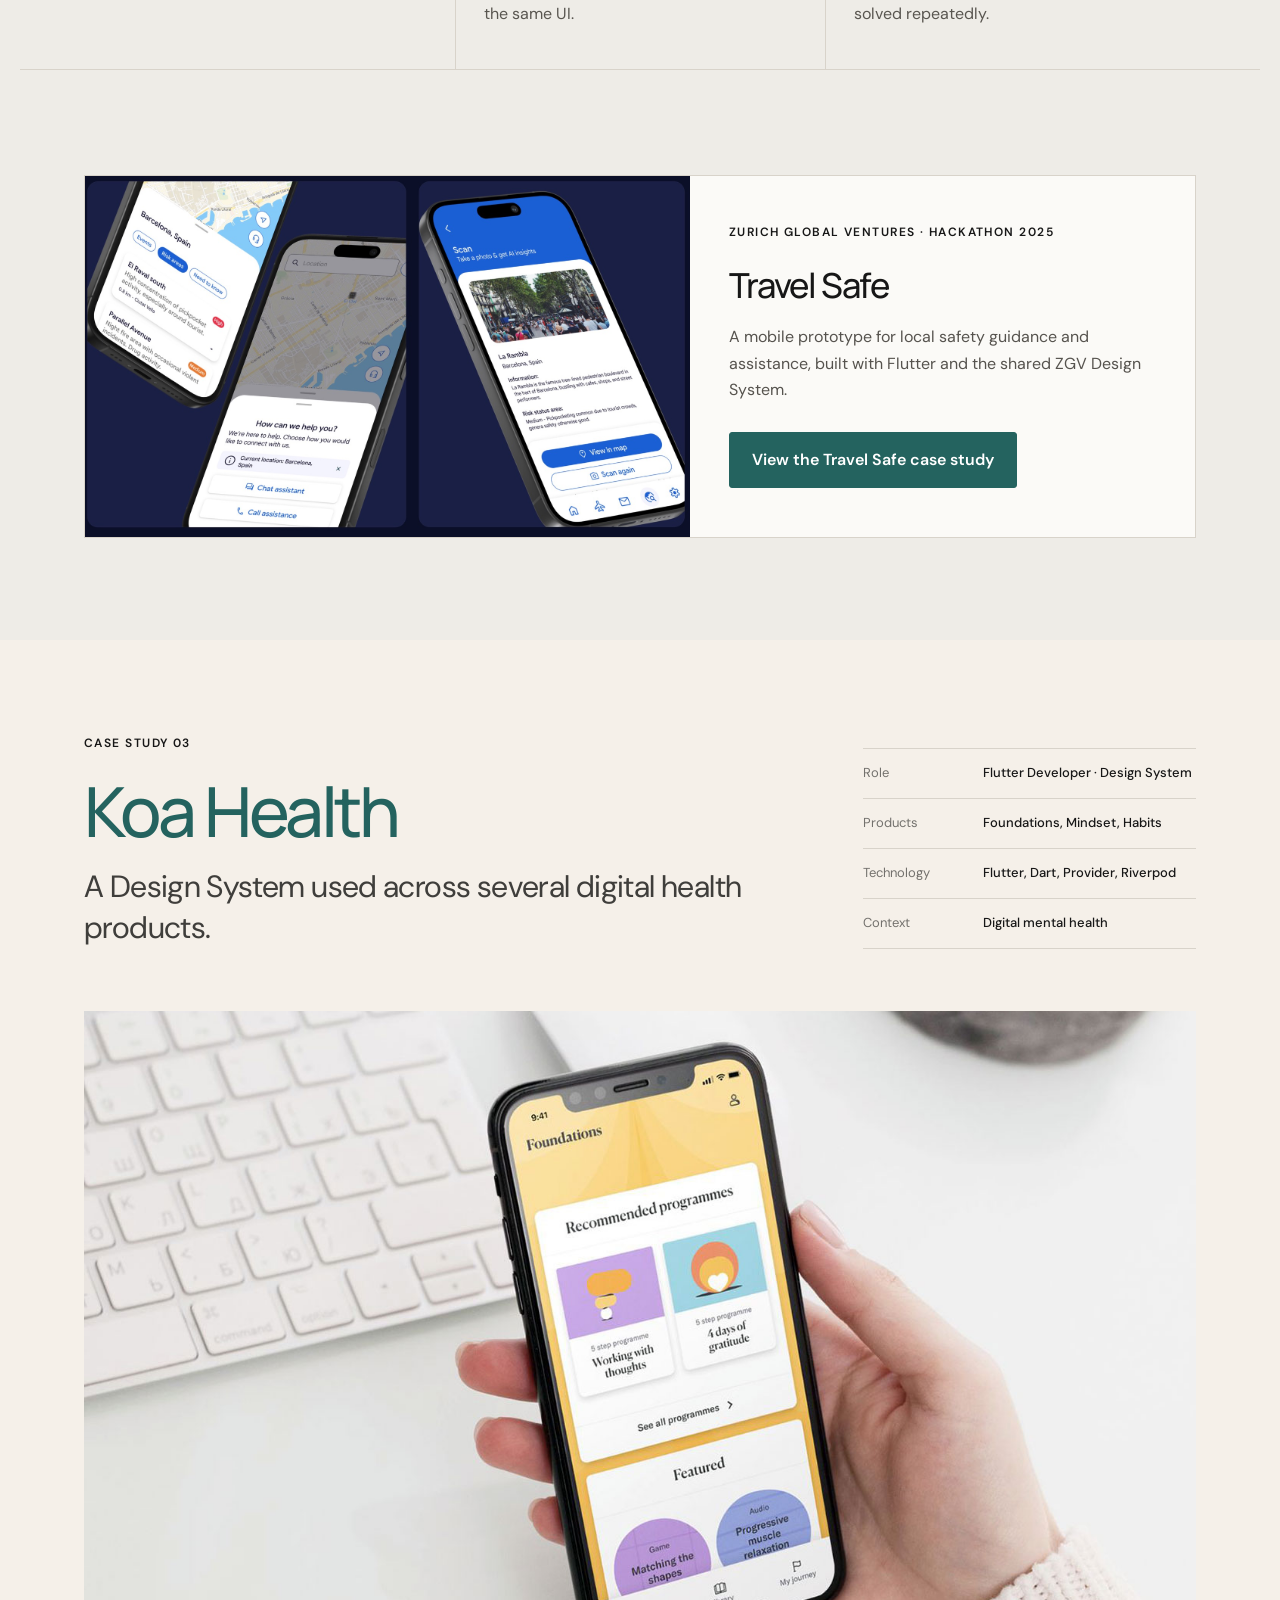
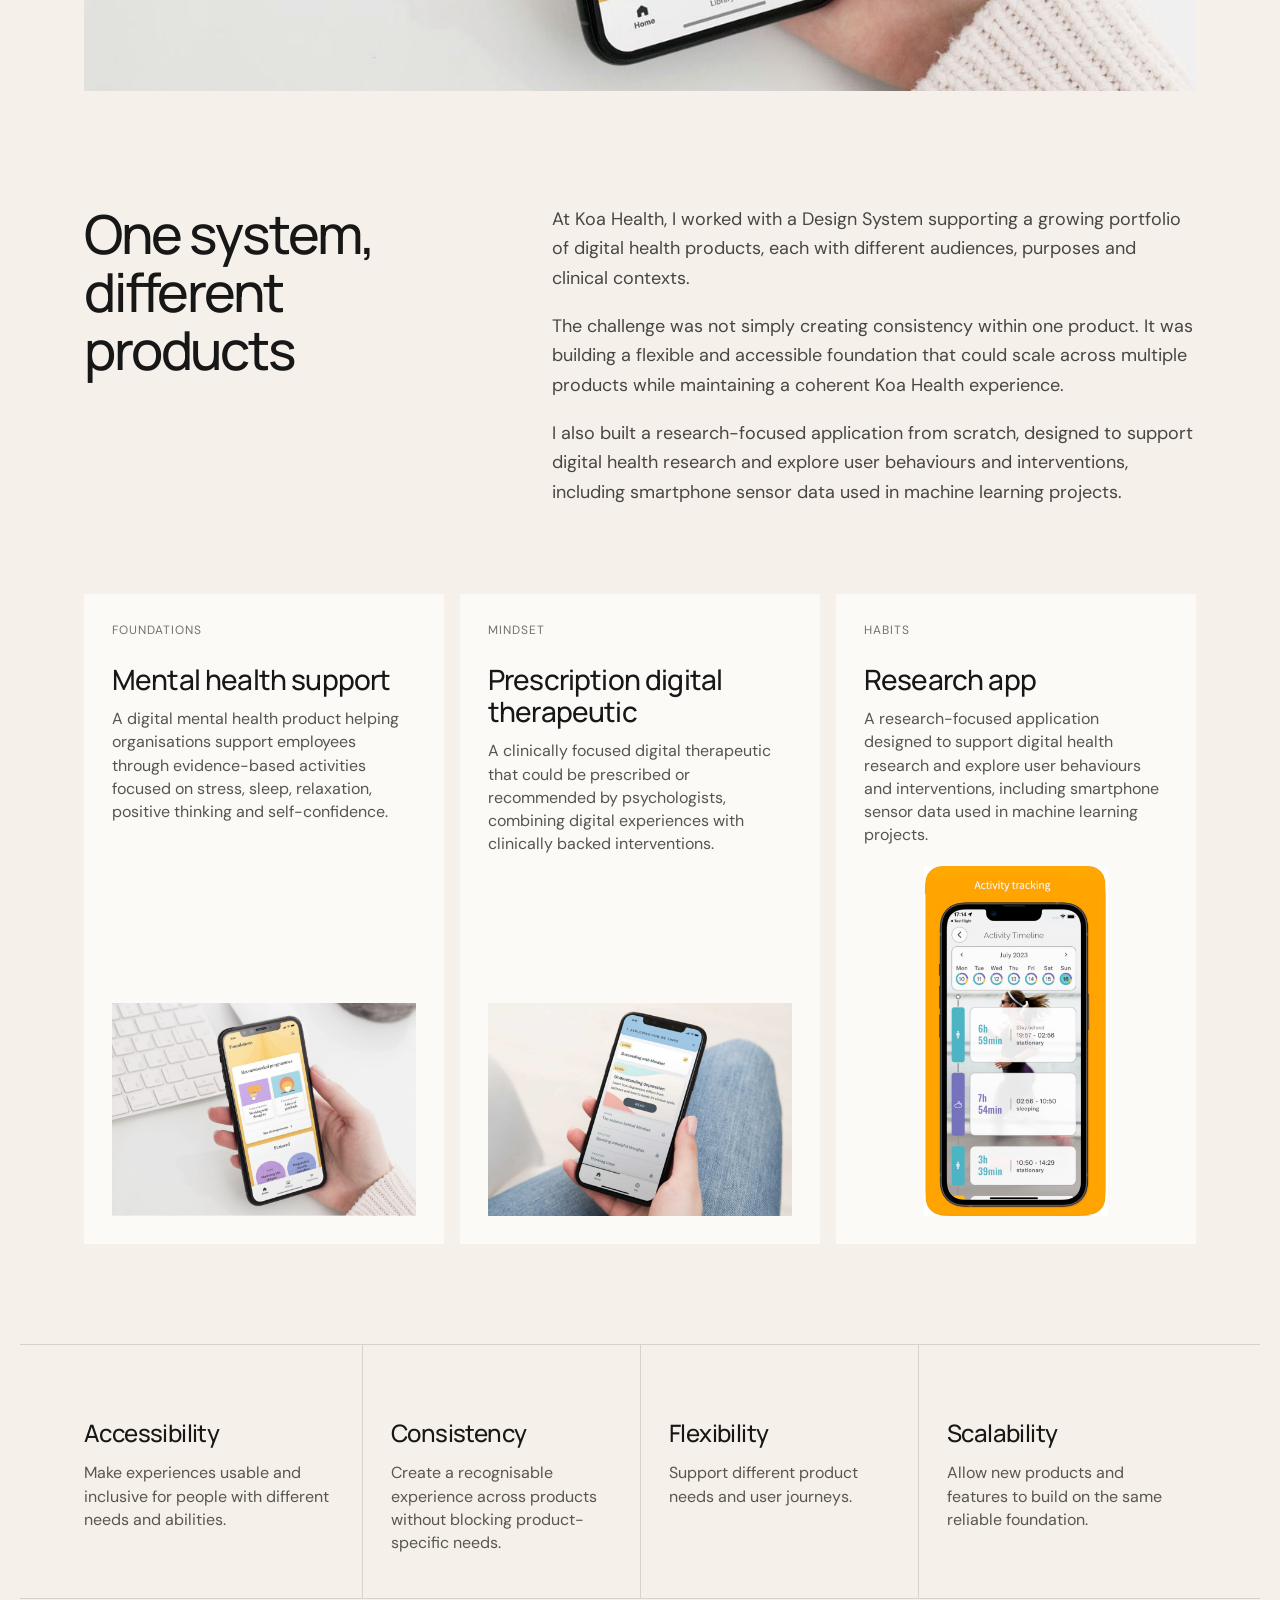
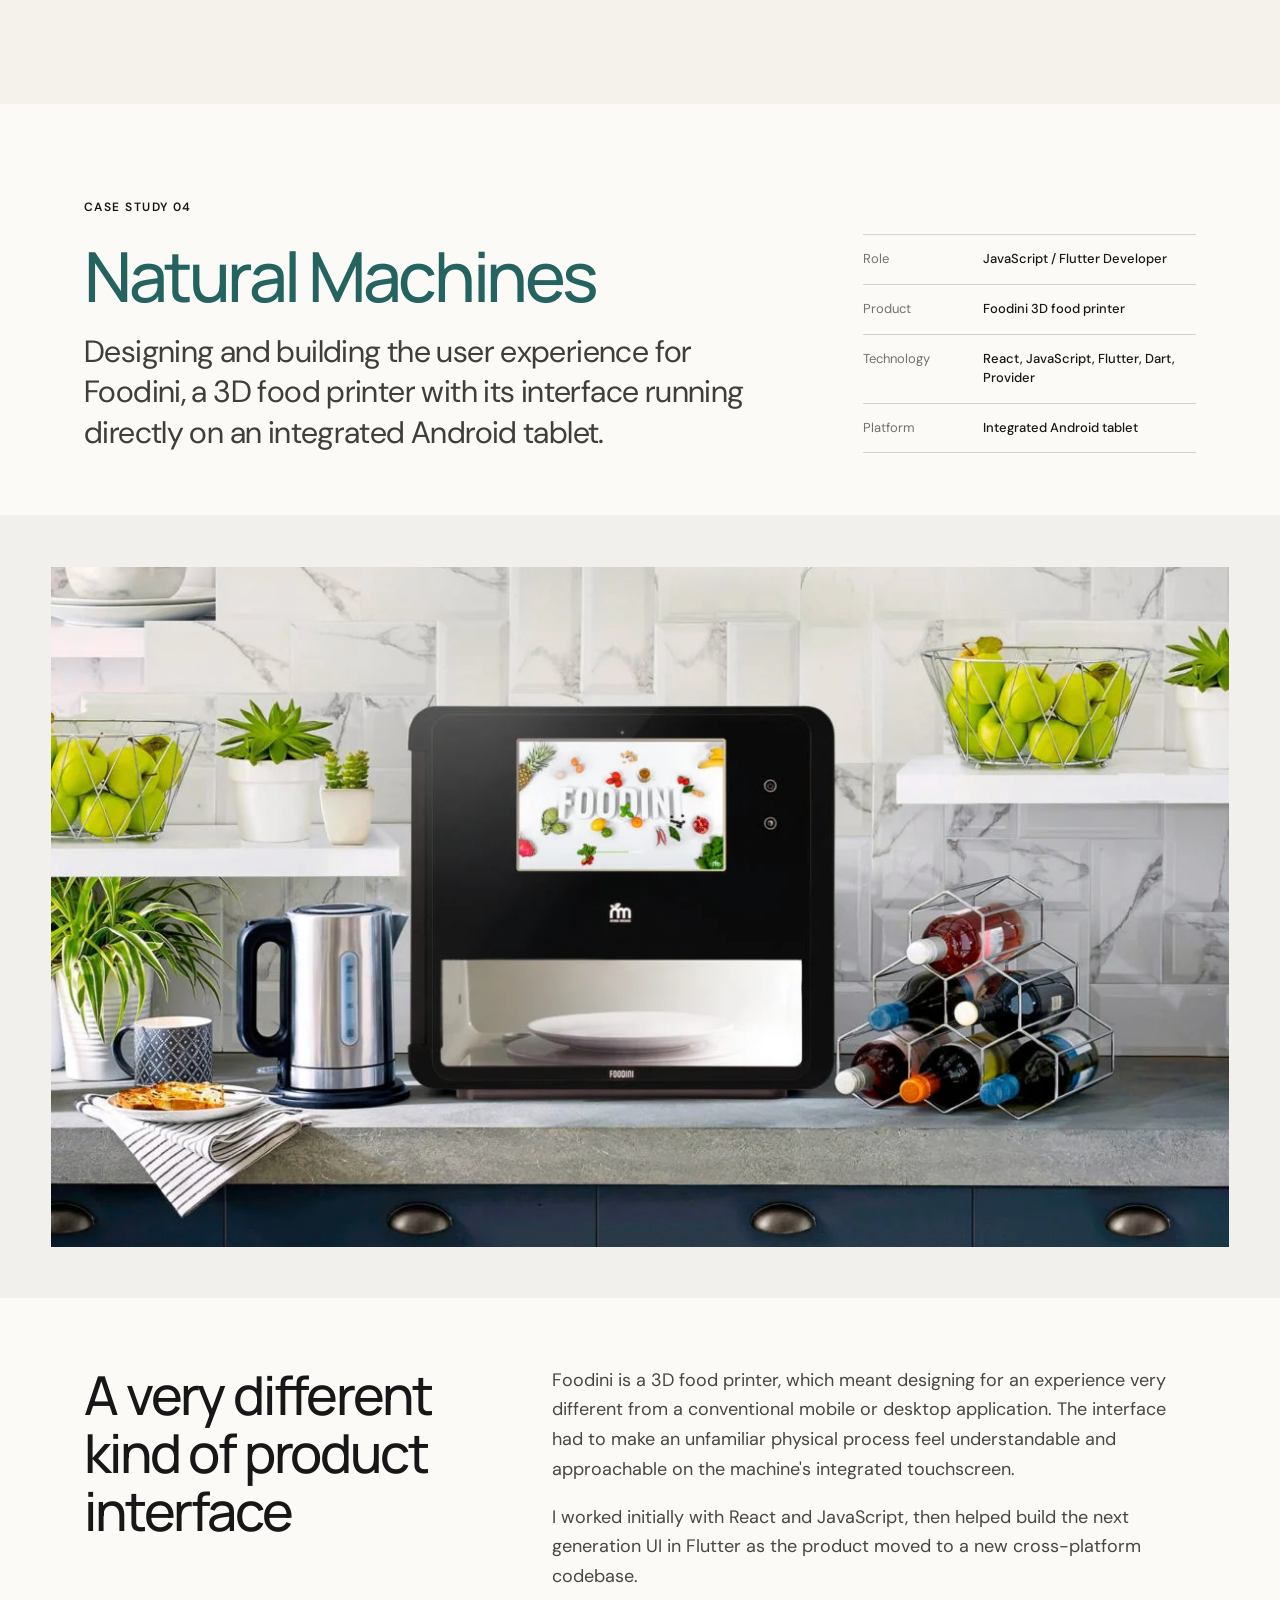
==== commit dbc82eed: "add live well section" ====
--- a/index.html
+++ b/index.html
@@ -5,11 +5,13 @@
   <meta charset="utf-8" />
   <meta name="viewport" content="width=device-width, initial-scale=1" />
   <link rel="icon" type="image/png" href="assets/favicon.png">
-  <meta name="description" content="Ann-Sofi Lantz, Senior Flutter Engineer specialising in Flutter and Design Systems." />
+  <meta name="description"
+    content="Ann-Sofi Lantz, Senior Flutter Engineer specialising in Flutter and Design Systems." />
   <title>Ann-Sofi Lantz | Senior Flutter Engineer · Design System</title>
   <link rel="preconnect" href="https://fonts.googleapis.com">
   <link rel="preconnect" href="https://fonts.gstatic.com" crossorigin>
-  <link href="https://fonts.googleapis.com/css2?family=DM+Sans:wght@400;500;600&family=Manrope:wght@400;500;600&display=swap"
+  <link
+    href="https://fonts.googleapis.com/css2?family=DM+Sans:wght@400;500;600&family=Manrope:wght@400;500;600&display=swap"
     rel="stylesheet">
   <link rel="stylesheet" href="styles.css" />
 </head>
@@ -53,6 +55,7 @@
     <section id="work" class="section-shell work-index">
       <div class="section-kicker">Selected work</div>
       <div class="work-list">
+
         <a class="work-row" href="#livewell">
           <span class="work-number">01</span>
           <span class="work-name">LiveWell by Zurich</span>
@@ -88,17 +91,38 @@
         <p class="ds-lede">A recurring focus throughout my work has been turning design decisions into scalable,
           reusable frontend systems. I have led frontend Design System development, built Flutter component libraries
           and reference applications, and worked closely with designers in Figma to keep design and code aligned.</p>
-        <div class="ds-intro-action"><a class="ds-primary-link" href="livewell-design-system.html">View LiveWell Design System case study</a><span>Design foundations, Flutter architecture &amp; component states</span></div>
-      </div>
-
-            <div class="ds-pillars">
-        <div class="ds-pillar"><h3>Design + code as one system</h3><p>I work closely with designers from the component definition stage, translating Figma specifications into reusable Flutter APIs. Naming, component structure and tokens are intentionally aligned across Figma and code so designers and developers share the same language.</p></div>
-        <div class="ds-pillar"><h3>Reusable Flutter libraries</h3><p>I have led frontend development of Design System libraries covering foundations, themes and reusable components across multiple applications. I focus on composition, predictable behaviour and APIs that are clear for product developers to understand and use correctly.</p></div>
-        <div class="ds-pillar"><h3>Reference app + documentation</h3><p>The library is supported by a reference application where teams can explore components, variants and states in one place. I document components and APIs carefully so the system is useful beyond the team that originally built it.</p></div>
-        <div class="ds-pillar"><h3>Quality built into the system</h3><p>I implemented golden testing around component demos to automatically detect visual regressions. Accessibility, interaction states, dark mode and cross-platform behaviour are treated as part of the component contract rather than product-by-product fixes.</p></div>
-      </div>
-
-      
+        <div class="ds-intro-action"><a class="ds-primary-link" href="livewell-design-system.html">View LiveWell Design
+            System case study</a><span>Design foundations, Flutter architecture &amp; component states</span></div>
+      </div>
+
+      <div class="ds-pillars">
+        <div class="ds-pillar">
+          <h3>Design + code as one system</h3>
+          <p>I work closely with designers from the component definition stage, translating Figma specifications into
+            reusable Flutter APIs. Naming, component structure and tokens are intentionally aligned across Figma and
+            code so designers and developers share the same language.</p>
+        </div>
+        <div class="ds-pillar">
+          <h3>Reusable Flutter libraries</h3>
+          <p>I have led frontend development of Design System libraries covering foundations, themes and reusable
+            components across multiple applications. I focus on composition, predictable behaviour and APIs that are
+            clear for product developers to understand and use correctly.</p>
+        </div>
+        <div class="ds-pillar">
+          <h3>Reference app + documentation</h3>
+          <p>The library is supported by a reference application where teams can explore components, variants and states
+            in one place. I document components and APIs carefully so the system is useful beyond the team that
+            originally built it.</p>
+        </div>
+        <div class="ds-pillar">
+          <h3>Quality built into the system</h3>
+          <p>I implemented golden testing around component demos to automatically detect visual regressions.
+            Accessibility, interaction states, dark mode and cross-platform behaviour are treated as part of the
+            component contract rather than product-by-product fixes.</p>
+        </div>
+      </div>
+
+
 
       <div class="ds-demo">
         <div class="ds-demo-copy">
@@ -109,7 +133,8 @@
             automated visual tests before adoption in products.</p>
           <div class="ds-flow" aria-label="Design System workflow">
             <span>Figma</span><b>→</b><span>Tokens</span><b>→</b><span>Flutter API</span><b>→</b><span>Reference
-              app</span><b>→</b><span>Golden tests</span></div>
+              app</span><b>→</b><span>Golden tests</span>
+          </div>
         </div>
         <div class="ds-demo-media">
           <video autoplay muted loop playsinline controls poster="assets/livewell-components.png">
@@ -119,10 +144,13 @@
       </div>
 
       <a class="ds-case-link" href="livewell-design-system.html">
-        <img src="assets/livewell-components-1.png" alt="A selection of LiveWell components, from buttons to health and rewards cards" loading="lazy" />
-        <div><p class="eyebrow">Featured case study · LiveWell by Zurich</p>
+        <img src="assets/components.png"
+          alt="A selection of LiveWell components, from buttons to health and rewards cards" loading="lazy" />
+        <div>
+          <p class="eyebrow">Featured case study · LiveWell by Zurich</p>
           <h3>From design foundations to a Flutter component library.</h3>
-          <p>I built the system from the ground up with design and took full responsibility for its Flutter architecture and implementation.</p>
+          <p>I built the system from the ground up with design and took full responsibility for its Flutter architecture
+            and implementation.</p>
           <span class="ds-primary-link">View the full case study</span>
         </div>
       </a>
@@ -147,8 +175,9 @@
         <div class="case-title-wrap">
           <p class="eyebrow">Case study 01</p>
           <h2>LiveWell by Zurich</h2>
-          <p class="case-lede">Building a Design System from the ground up while contributing to a large health and
-            wellbeing product.</p>
+          <p class="case-lede">I built the LiveWell Design System and developed Flutter features for the app,
+            with a focus on daily tracking, progress views, Rewards and Social Sharing.</p>
+          <a class="ds-text-link" href="livewell-product.html">Read the product development case study</a>
         </div>
         <div class="case-facts">
           <div><span>Role</span><strong>Senior Flutter Developer</strong></div>
@@ -166,11 +195,12 @@
           <a href="#livewell-context"><span></span>· Context</a>
           <a href="#livewell-role"><span></span>· My work</a>
           <a href="#livewell-system"><span></span>· The system</a>
+          <a href="#livewell-product-work"><span></span>· Product development</a>
           <a href="#livewell-outcome"><span></span>· Outcome</a>
         </aside>
         <div class="case-content">
           <section id="livewell-context" class="case-section">
-      
+
             <h3>Creating a shared foundation</h3>
             <p>I built and evolved the LiveWell Design System from the ground up, working closely with design and
               product teams to establish a consistent visual and technical foundation. The work combined system thinking
@@ -179,7 +209,7 @@
           </section>
 
           <section id="livewell-role" class="case-section">
-          
+
             <h3>From foundations to product adoption</h3>
             <div class="feature-list">
               <div><span>Foundations</span>
@@ -206,7 +236,7 @@
         </div>
       </section>
 
-    
+
       <section id="livewell-system" class="livewell-system-bridge section-shell">
         <p class="eyebrow">Design System</p>
         <div class="livewell-system-copy">
@@ -217,11 +247,6 @@
         </div>
       </section>
 
-
-  <section class="full-bleed media-panel blue-panel"><img src="assets/livewell-before-after.png"
-          alt="LiveWell app screens showing the product before and after the Design System work" /></section>
-
-
       <section id="livewell-product-work" class="editorial-break section-shell livewell-product-work">
         <div>
           <p class="eyebrow">Product development</p>
@@ -230,7 +255,8 @@
         <div class="two-col-copy">
           <h3>Design System work alongside real product development.</h3>
           <p>Alongside the Design System, I worked directly on product features and user flows, including health and
-            activity tracking and social sharing. Working on both the system and the product helped ensure that reusable components were
+            activity tracking and social sharing. Working on both the system and the product helped ensure that reusable
+            components were
             shaped by real implementation needs.</p>
           <p>I worked extensively with collecting and presenting health data from Apple Health, Google Fit and connected
             devices, turning complex datasets into intuitive and meaningful user experiences.</p>
@@ -238,7 +264,23 @@
       </section>
 
 
-
+      <section id="livewell-product-work" class="section-shell livewell-product-feature"
+        aria-label="LiveWell product development">
+        <a class="ds-case-link" href="livewell-product.html">
+          <img src="assets/livewell-product-dashboard.png"
+            alt="LiveWell dashboard with daily activities, highlights and active trackers" width="610" height="682"
+            loading="lazy" />
+          <div>
+            <p class="eyebrow">LiveWell by Zurich · Product development</p>
+            <h3>Daily tracking and progress in LiveWell</h3>
+            <p>I redesigned and implemented improvements to the trackers on Dashboard and Insights, simplified their
+              Flutter
+              code, and brought progress into calendar and chart views. I also improved Rewards and implemented Social
+              Sharing.</p>
+            <span class="ds-primary-link">View the product development case study</span>
+          </div>
+        </a>
+      </section>
 
       <section id="livewell-outcome" class="editorial-break section-shell case-outcome section-shell">
         <p class="eyebrow">Outcome</p>
@@ -302,7 +344,7 @@
 
       <section class="split-story section-shell">
         <div>
-       
+
           <h3>From product to ecosystem</h3>
         </div>
         <div>
@@ -339,11 +381,13 @@
       </section>
       <section class="section-shell travel-feature" aria-label="Travel Safe hackathon case study">
         <a class="ds-case-link" href="travel-safe.html">
-          <img src="assets/travel-safe-cover.jpg" alt="Travel Safe map, assistance and photo scan designs on phones" width="1600" height="953" loading="lazy" />
+          <img src="assets/travel-safe-cover.jpg" alt="Travel Safe map, assistance and photo scan designs on phones"
+            width="1600" height="953" loading="lazy" />
           <div>
             <p class="eyebrow">Zurich Global Ventures · Hackathon 2025</p>
             <h3>Travel Safe</h3>
-            <p>A mobile prototype for local safety guidance and assistance, built with Flutter and the shared ZGV Design System.</p>
+            <p>A mobile prototype for local safety guidance and assistance, built with Flutter and the shared ZGV Design
+              System.</p>
             <span class="ds-primary-link">View the Travel Safe case study</span>
           </div>
         </a>
@@ -372,7 +416,7 @@
 
       <section class="split-story section-shell">
         <div>
-          
+
           <h3>One system, different products</h3>
         </div>
         <div>
@@ -392,7 +436,8 @@
           <span>Foundations</span>
           <h4>Mental health support</h4>
           <p>
-          A digital mental health product helping organisations support employees through evidence-based activities focused on stress, sleep, relaxation, positive thinking and self-confidence.</p>
+            A digital mental health product helping organisations support employees through evidence-based activities
+            focused on stress, sleep, relaxation, positive thinking and self-confidence.</p>
           <img src="assets/foundations.jpeg" alt="Koa Foundations recommended programmes screen" />
         </article>
         <article>
@@ -458,7 +503,7 @@
 
       <section class="split-story section-shell">
         <div>
-          
+
           <h3>A very different kind of product interface</h3>
         </div>
         <div>
@@ -534,17 +579,20 @@
       <div class="recommendations-grid">
         <article class="recommendation-card">
           <div class="quote-mark">“</div>
-          <blockquote>She combines deep Flutter knowledge with a mindset for team efficiency. She is also very easy to communicate with and can integrate smoothly in any group of people.</blockquote>
+          <blockquote>She combines deep Flutter knowledge with a mindset for team efficiency. She is also very easy to
+            communicate with and can integrate smoothly in any group of people.</blockquote>
         </article>
 
         <article class="recommendation-card">
           <div class="quote-mark">“</div>
-          <blockquote>Her work has significantly reduced build time for the team while improving consistency and reliability across the product.</blockquote>
+          <blockquote>Her work has significantly reduced build time for the team while improving consistency and
+            reliability across the product.</blockquote>
         </article>
 
         <article class="recommendation-card">
           <div class="quote-mark">“</div>
-          <blockquote>Her ability to communicate and explain complex problems (and their solutions) demonstrates her intelligence and expertise.</blockquote>
+          <blockquote>Her ability to communicate and explain complex problems (and their solutions) demonstrates her
+            intelligence and expertise.</blockquote>
         </article>
       </div>
 
@@ -554,9 +602,9 @@
 
 
 
- 
-
-      <section class="earlier-work section-shell">
+
+
+    <section class="earlier-work section-shell">
       <div class="earlier-work-heading">
         <p class="eyebrow">Earlier work &amp; foundations</p>
         <h2>More project visuals</h2>
@@ -595,10 +643,10 @@
         <a href="https://linkedin.com/in/ann-sofi-lantz" target="_blank" rel="noreferrer">LinkedIn ↗</a>
         <a href="https://github.com/ansolantz" target="_blank" rel="noreferrer">GitHub ↗</a>
       </div>
-    </section>   
+    </section>
   </main>
-    
-    <footer class="site-footer section-shell"><span>Ann-Sofi Lantz</span><span>Senior Flutter Engineer ·
+
+  <footer class="site-footer section-shell"><span>Ann-Sofi Lantz</span><span>Senior Flutter Engineer ·
       Barcelona</span><a href="#top">Back to top ↑</a></footer>
   <script src="script.js"></script>
 </body>
--- a/styles.css
+++ b/styles.css
@@ -959,3 +959,113 @@
 @media (max-width: 700px) {
   .travel-map { grid-template-columns: 1fr; }
 }
+
+/* LiveWell product development */
+.livewell-product-feature { padding-top: 45px; scroll-margin-top: 80px; }
+.livewell-product-feature .ds-case-link { background: #fff; }
+.livewell-product-feature .ds-case-link img { max-height: 400px; }
+.lw-product-page .ds-components { padding-block: clamp(48px, 7vw, 90px); }
+.lw-product-screens {
+  display: grid;
+  grid-template-columns: repeat(2, minmax(0, 1fr));
+  gap: clamp(28px, 5vw, 64px);
+  padding: clamp(18px, 4vw, 48px);
+  background: var(--accent-soft);
+  align-items: start;
+}
+.lw-product-page .lw-phone {
+  position: relative;
+  width: min(72%, 240px);
+  margin: 18px auto 28px;
+  padding: 5px;
+  border: 1px solid #6a7073;
+  border-radius: 15% / 7.5%;
+  background: linear-gradient(125deg, #52585b, #131719 35%, #2d3336 72%, #0f1112);
+  box-shadow: -4px 5px 0 #272c2e, -8px 12px 15px #10292230;
+  transform: rotate(var(--phone-tilt, -9deg));
+  transition: transform .2s ease;
+}
+.lw-product-page .lw-phone:hover, .lw-product-page .lw-phone:focus-visible { transform: rotate(0); }
+.lw-product-page .lw-phone:hover { outline: none; }
+.lw-product-page figure:nth-child(even) .lw-phone { --phone-tilt: 6deg; }
+.lw-product-page .lw-phone-screen {
+  position: relative;
+  display: block;
+  box-sizing: content-box;
+  overflow: hidden;
+  aspect-ratio: var(--screen-ratio);
+  border: 3px solid #101314;
+  border-radius: 14% / 7%;
+  background: #93ddd1;
+}
+.lw-phone-screen::after {
+  position: absolute;
+  top: 1.2%;
+  left: 35%;
+  width: 30%;
+  height: 2.6%;
+  content: "";
+  background: #101314;
+  border-radius: 999px;
+  pointer-events: none;
+}
+.lw-product-page .lw-phone-screen img {
+  position: absolute;
+  top: var(--screen-top);
+  left: var(--screen-left);
+  width: var(--screen-width);
+  max-width: none;
+}
+@media (prefers-reduced-motion: reduce) {
+  .lw-product-page .lw-phone { transition: none; }
+}
+.lw-product-screens figcaption { justify-content: center; text-align: center; }
+.lw-product-page .ds-detail-grid { margin-bottom: 0; }
+.lw-product-rewards, .lw-product-context { border-top: 1px solid var(--line); }
+.lw-product-rewards figure { width: 100%; max-width: 330px; justify-self: center; }
+.lw-product-explore { grid-template-columns: repeat(2, minmax(0, 1fr)); margin-top: 32px; }
+@media (max-width: 600px) {
+  .livewell-product-feature .ds-case-link img { max-height: 300px; }
+  .lw-product-screens { grid-template-columns: 1fr; }
+}
+
+.lw-calendar-detail {
+  display: grid;
+  grid-template-columns: minmax(0, 1fr) minmax(0, 1fr);
+  align-items: center;
+  gap: clamp(24px, 5vw, 64px);
+  margin-top: 38px;
+  padding: clamp(24px, 5vw, 64px);
+  background: var(--accent-soft);
+  border-radius: 12px;
+}
+.lw-calendar-detail .ds-prose { max-width: 390px; }
+.lw-calendar-detail figure { width: min(100%, 300px); justify-self: center; }
+.lw-calendar-detail figcaption { justify-content: center; text-align: center; }
+.lw-product-page .lw-calendar-phone {
+  width: min(100%, 268px);
+  transform: none;
+  transition: none;
+}
+.lw-calendar-phone .lw-phone-screen {
+  --screen-ratio: 375 / 790;
+}
+.lw-calendar-phone .lw-phone-screen::after { z-index: 1; }
+.lw-calendar-scroll {
+  position: absolute;
+  inset: 0;
+  overflow-y: auto;
+}
+.lw-calendar-scroll:focus-visible {
+  outline: 2px solid var(--accent);
+  outline-offset: -3px;
+}
+.lw-product-page .lw-calendar-scroll img {
+  position: static;
+  width: 100%;
+  border: 0;
+  border-radius: 0;
+}
+@media (max-width: 700px) {
+  .lw-calendar-detail { grid-template-columns: minmax(0, 1fr); }
+}
